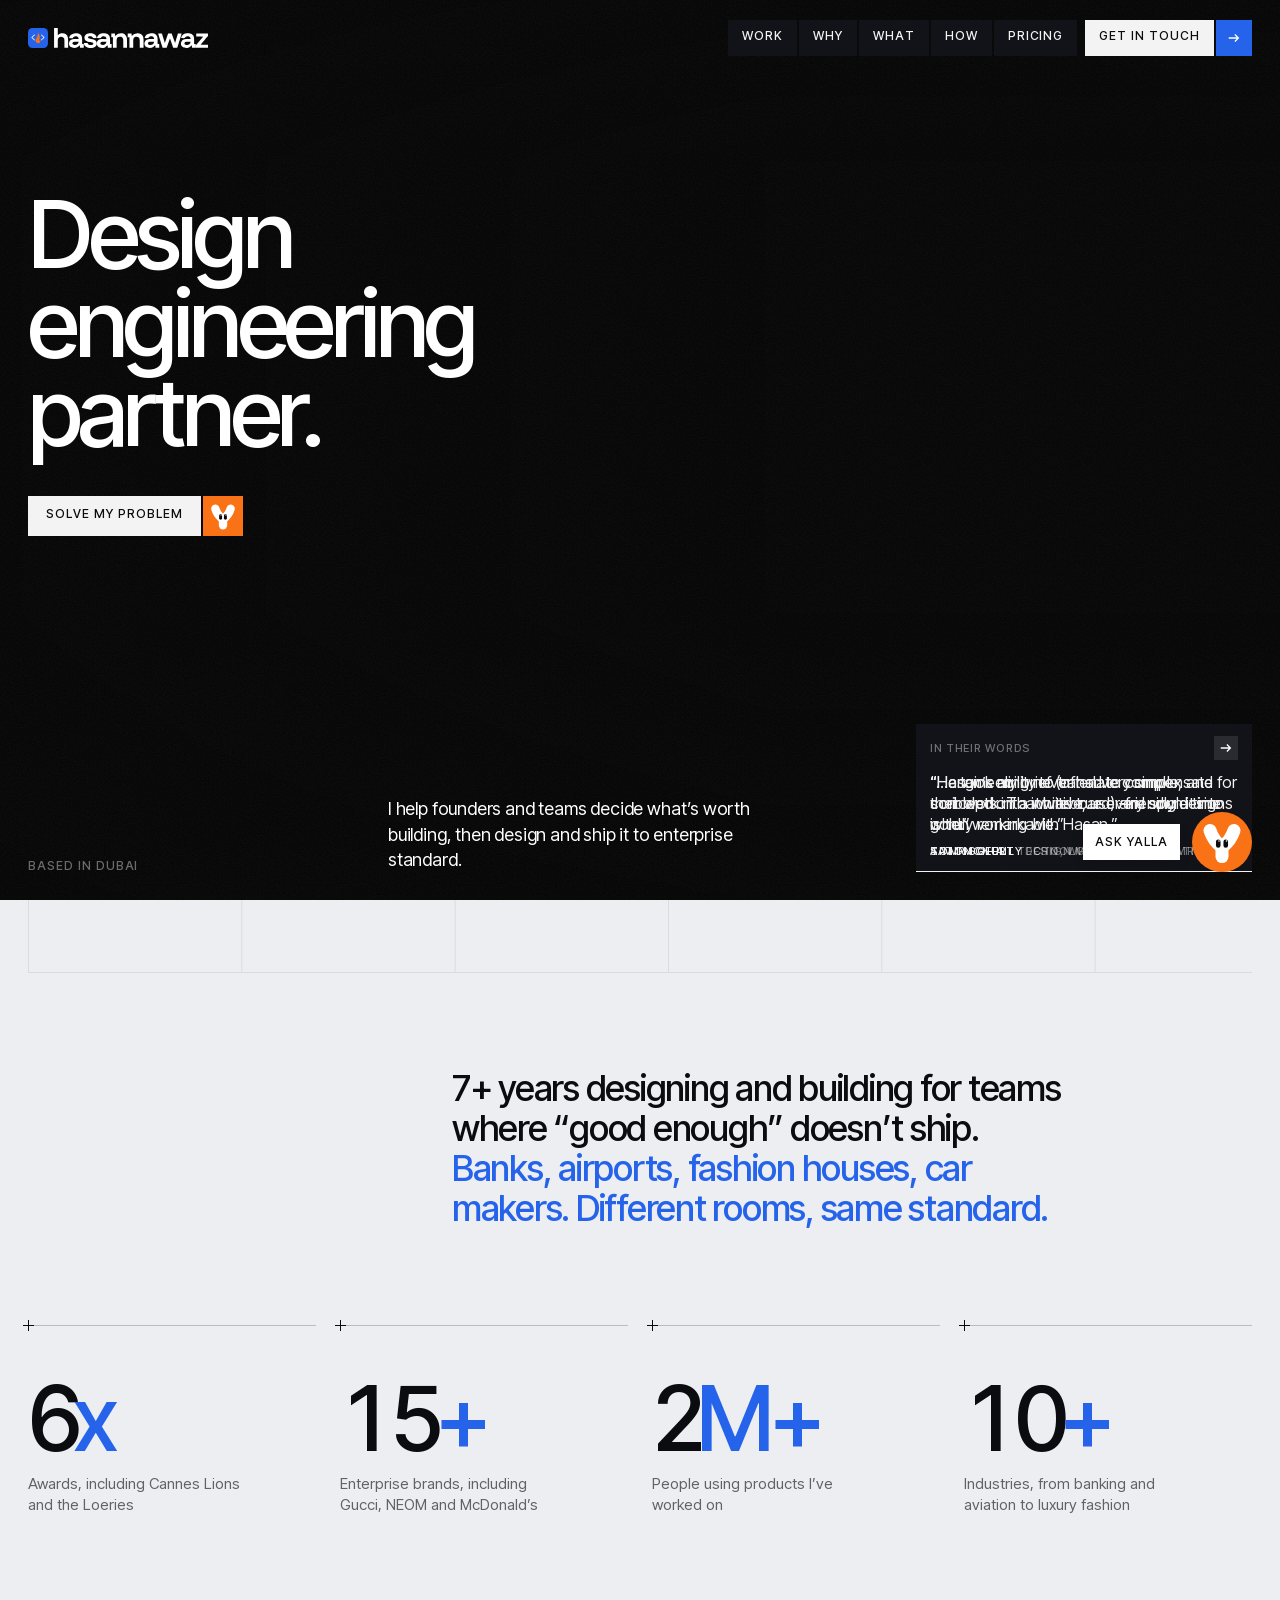
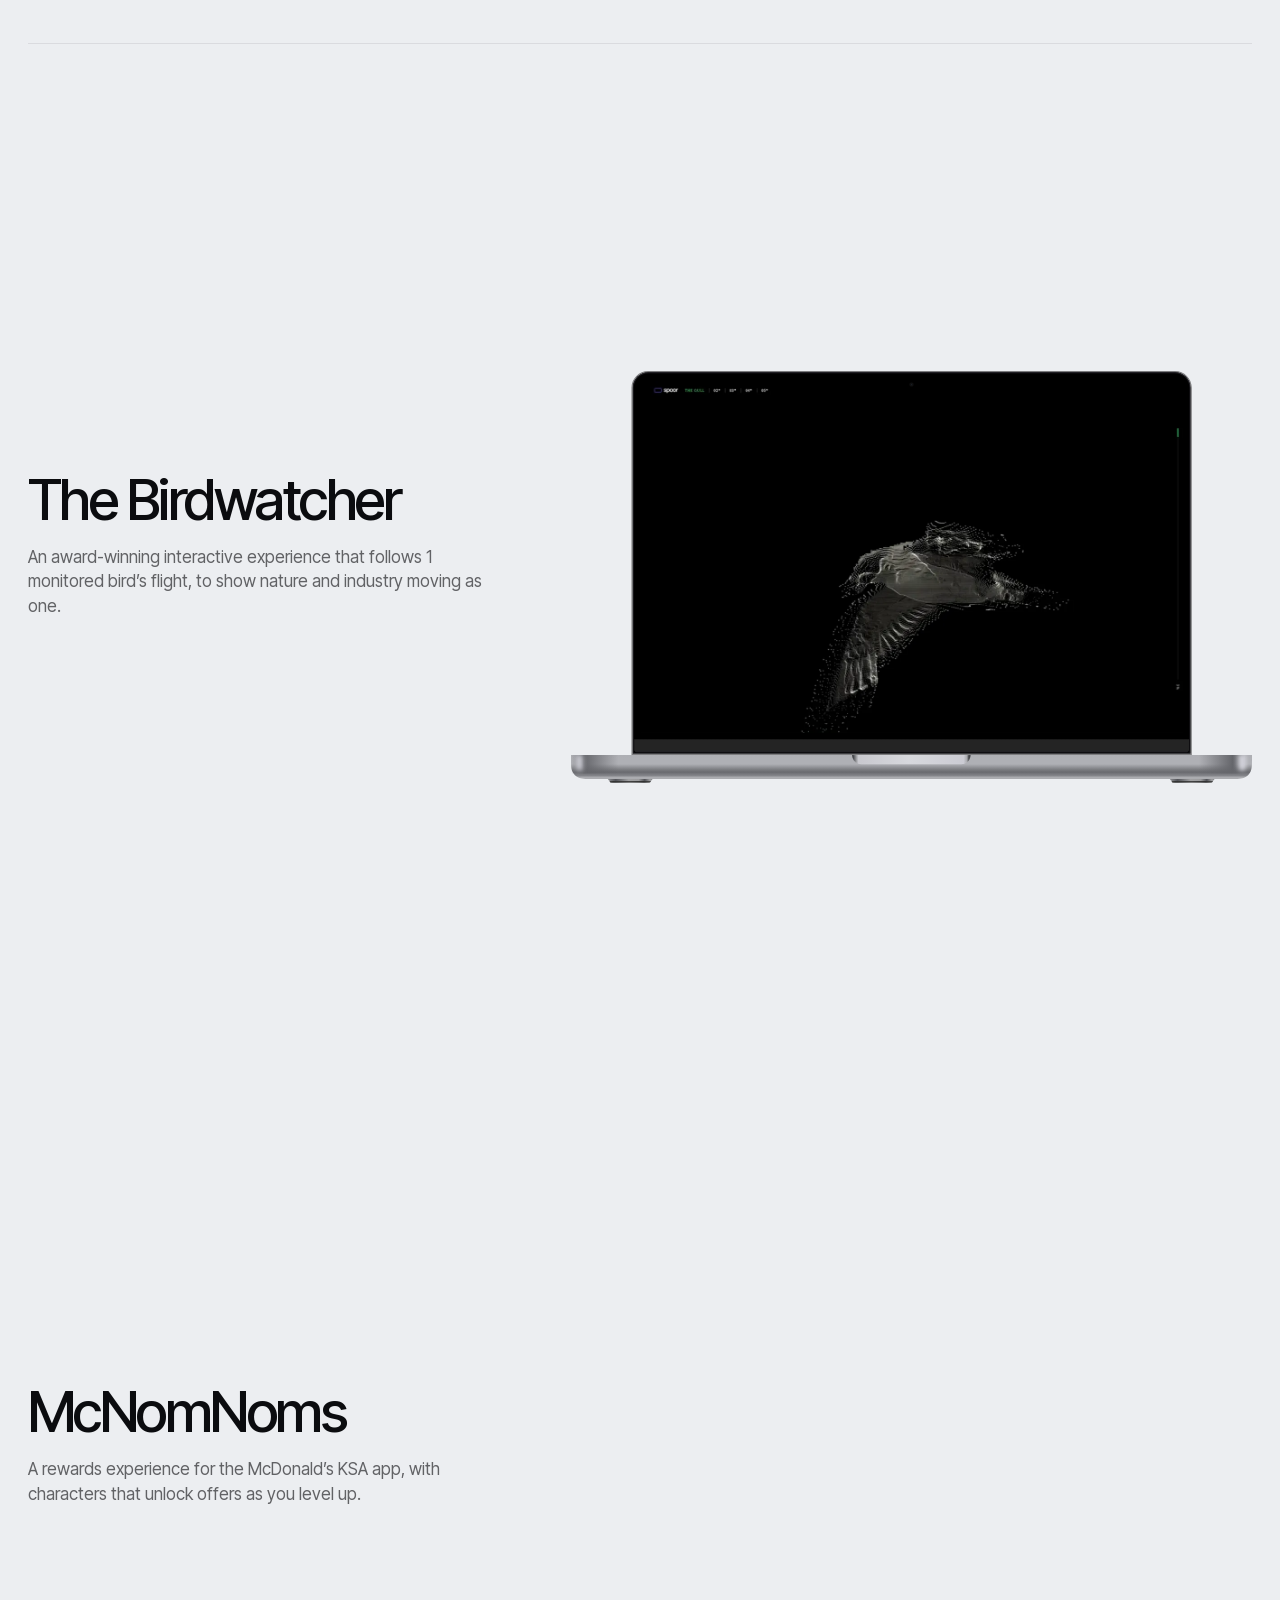
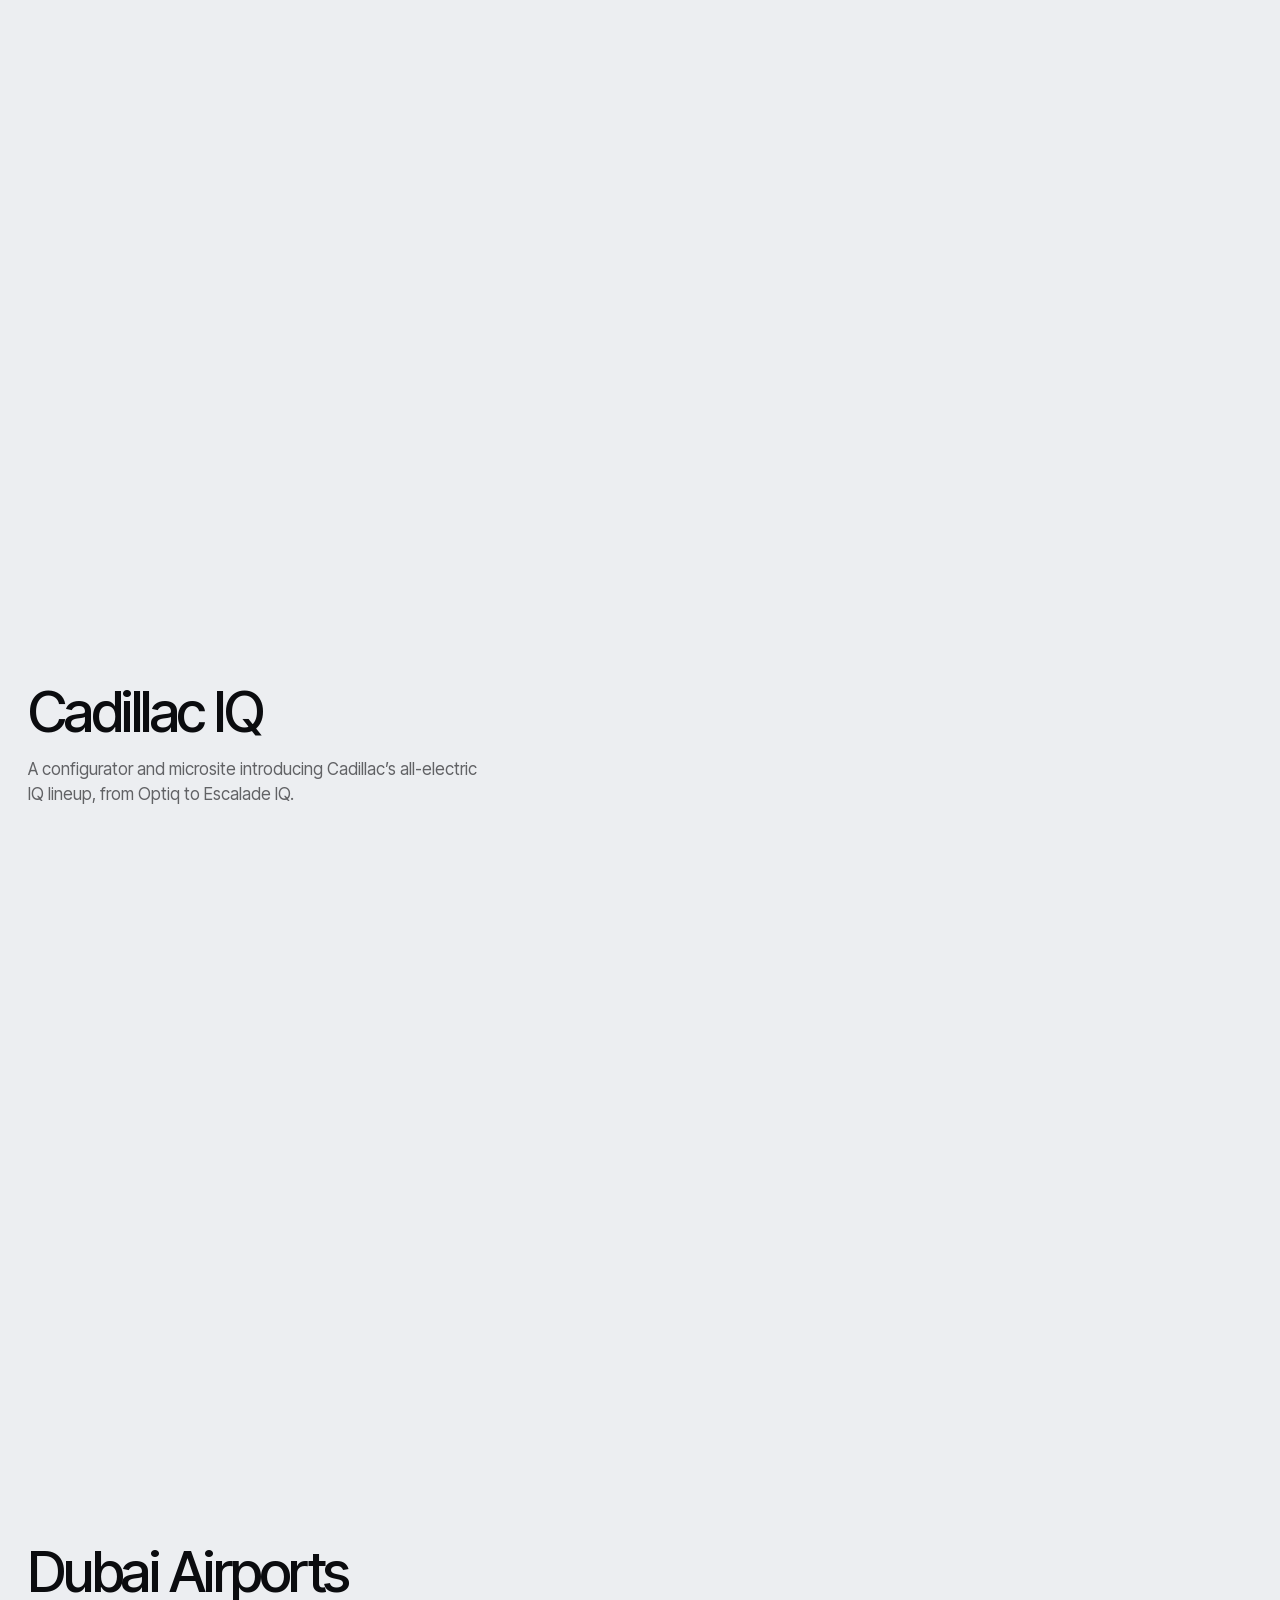
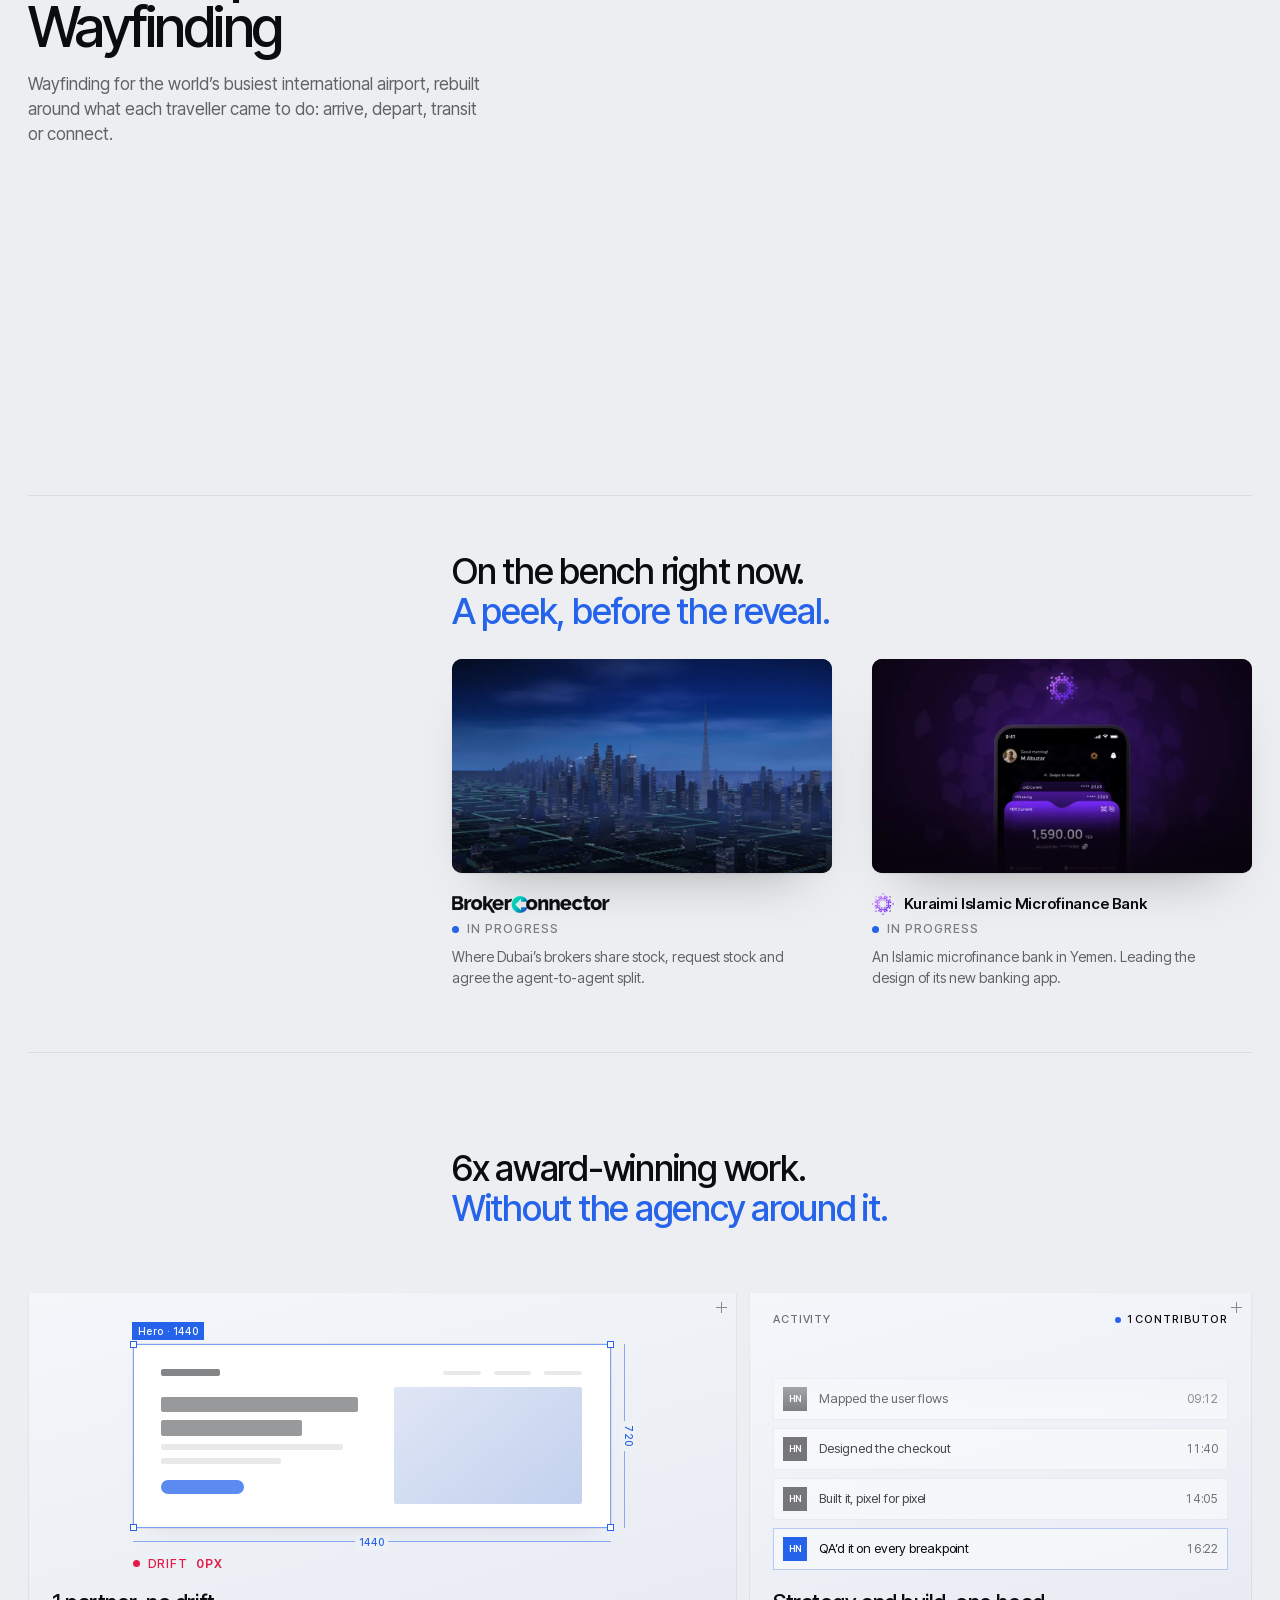
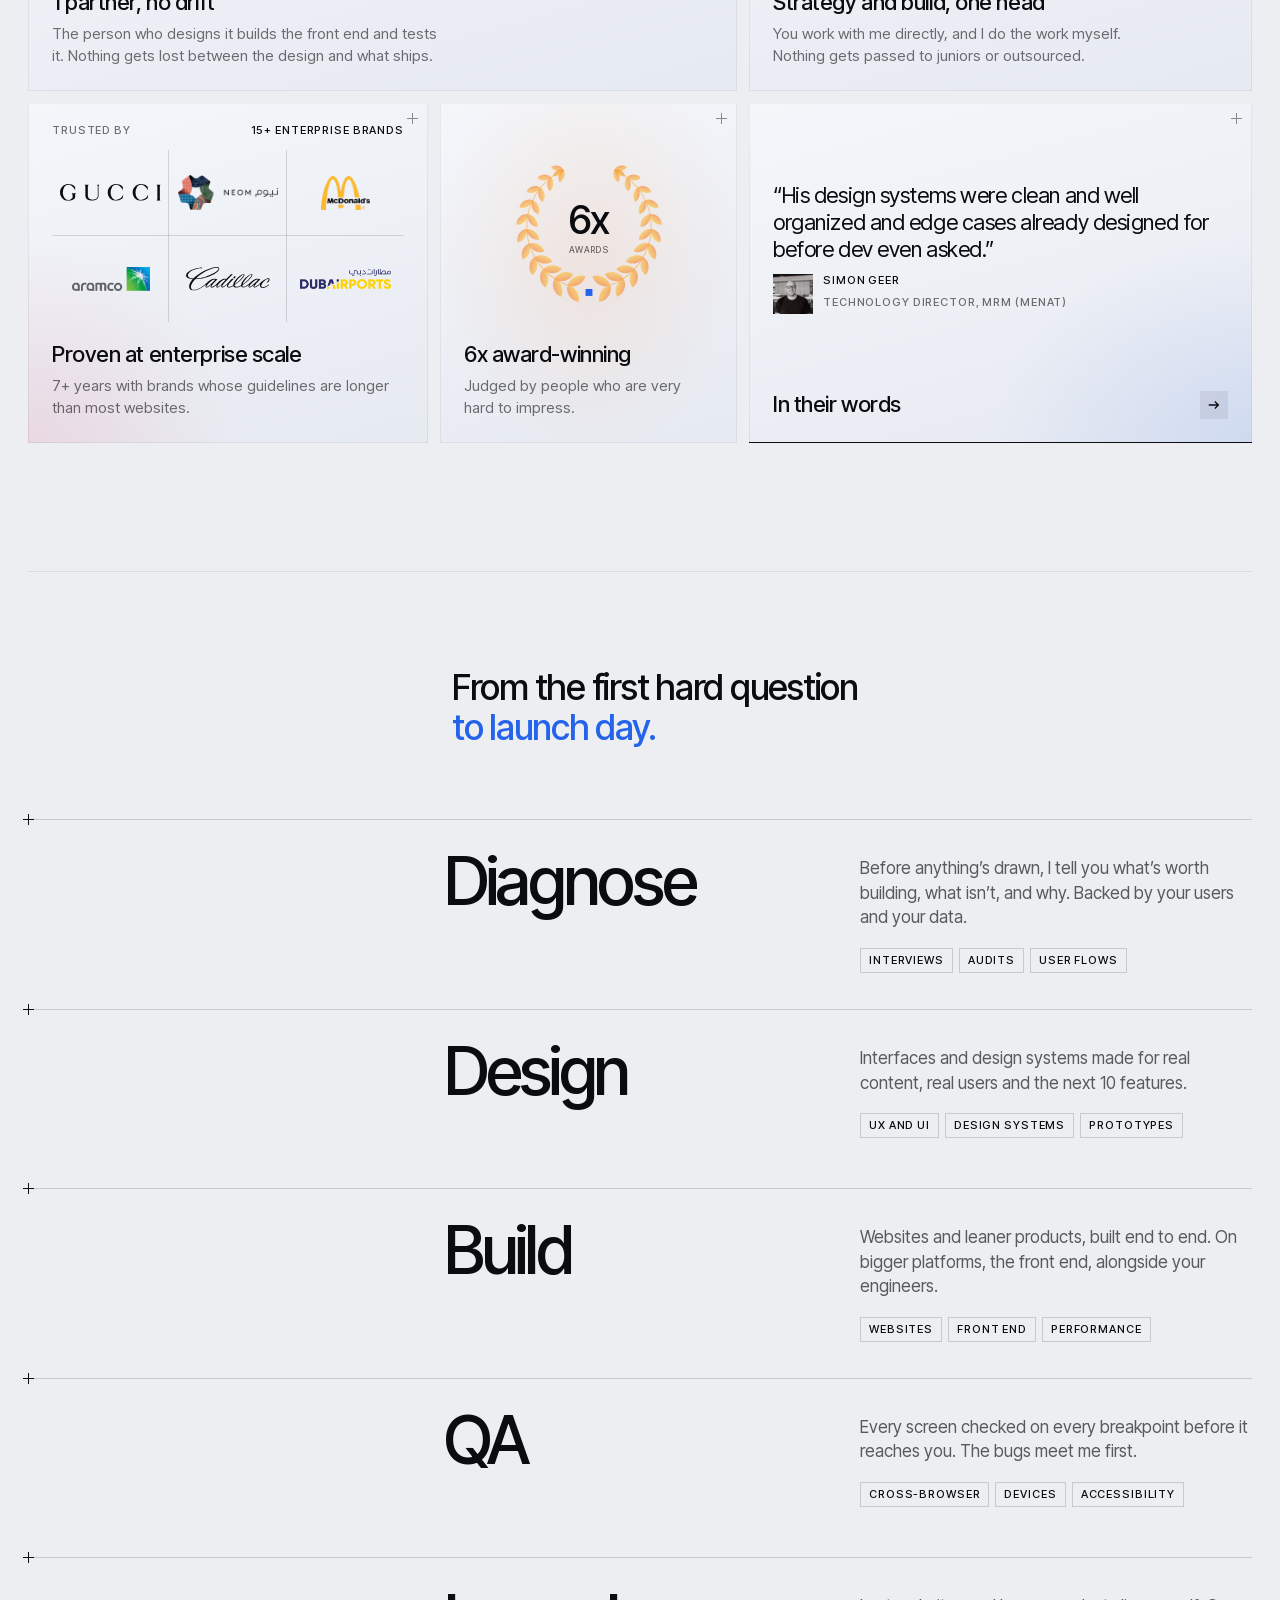
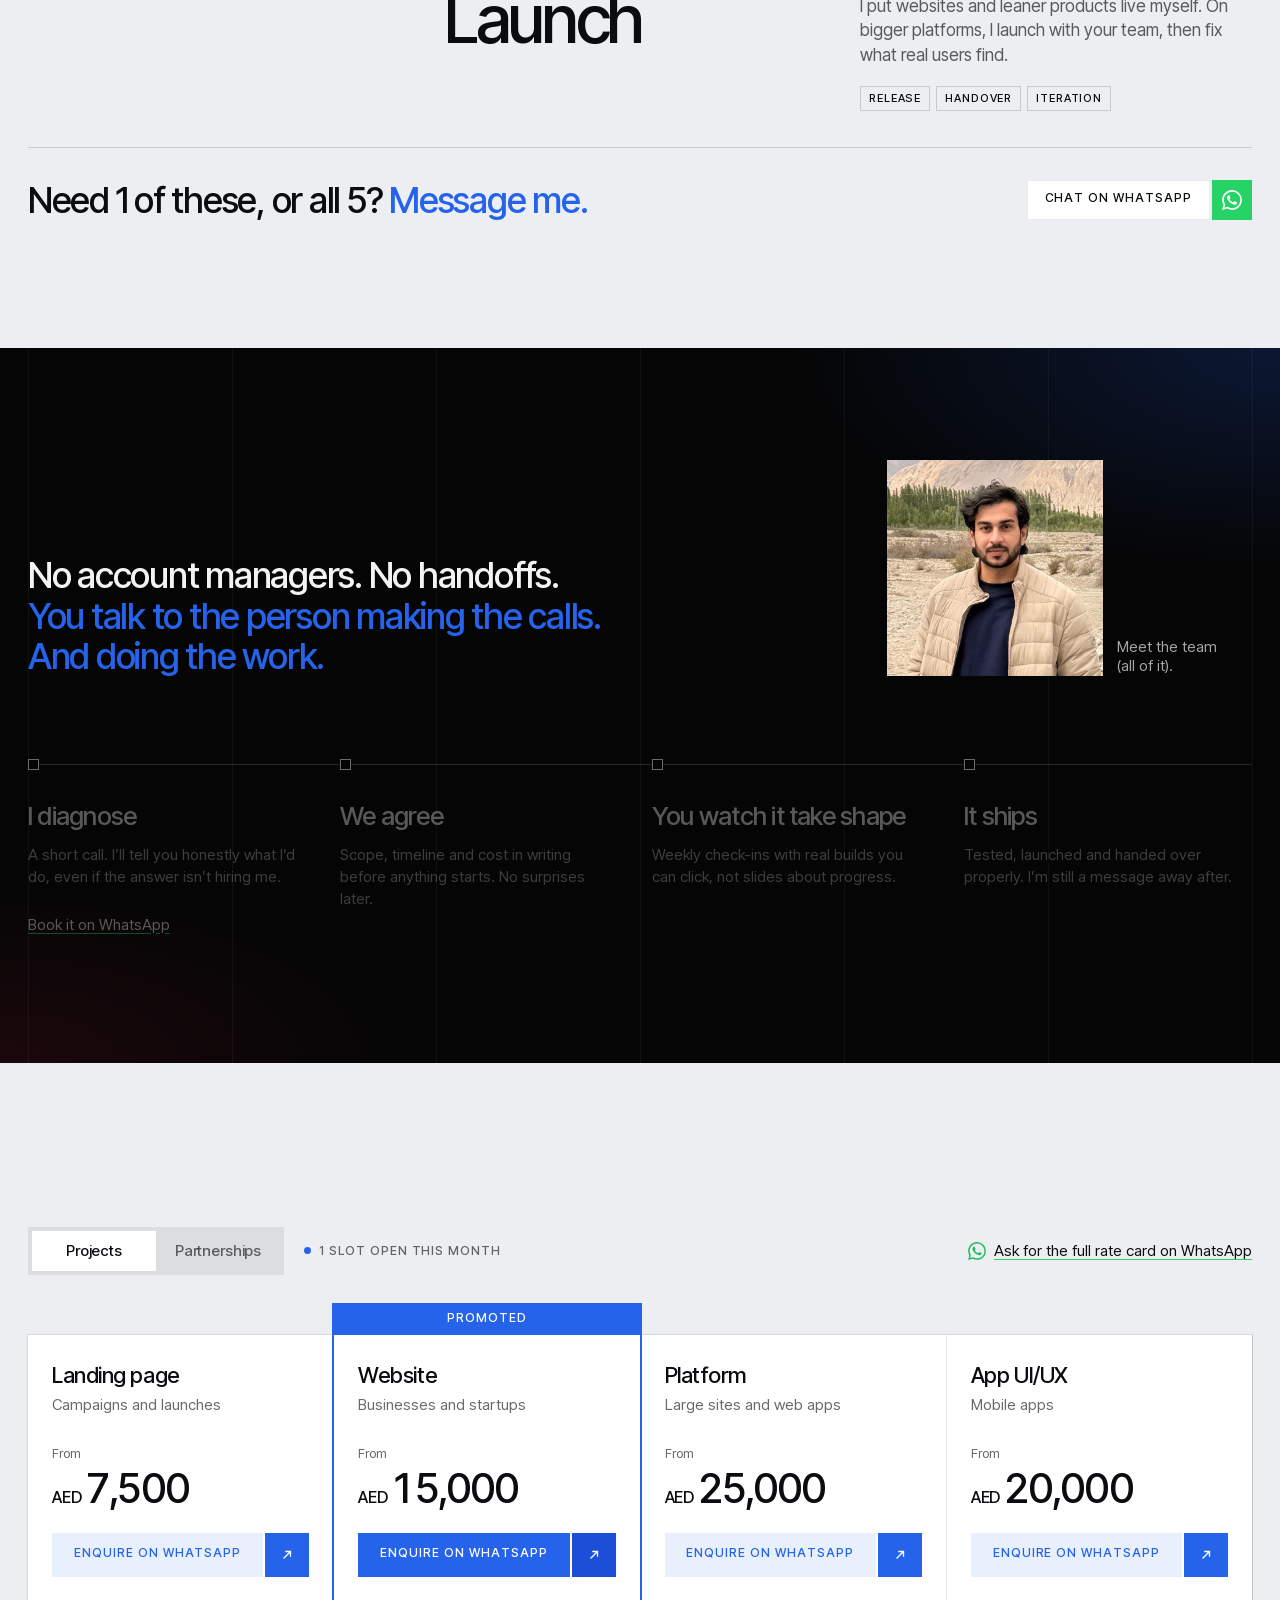
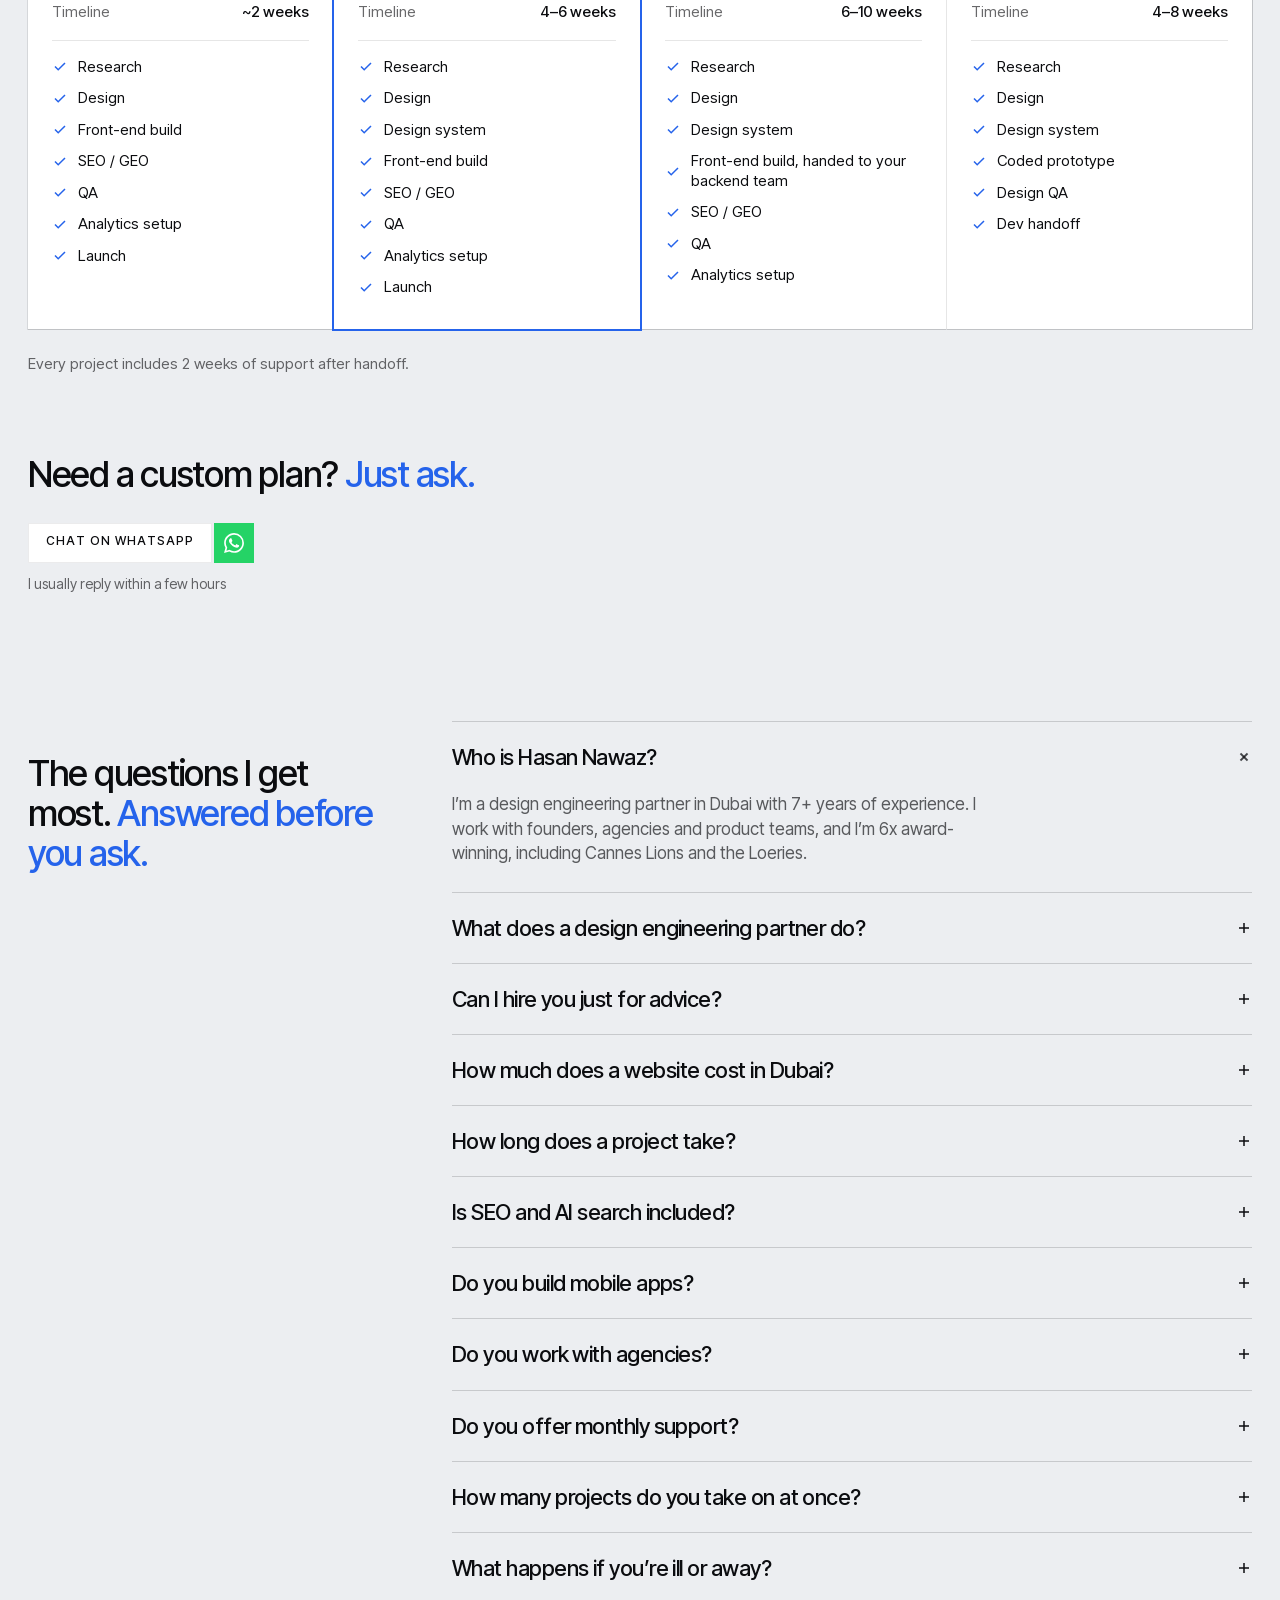
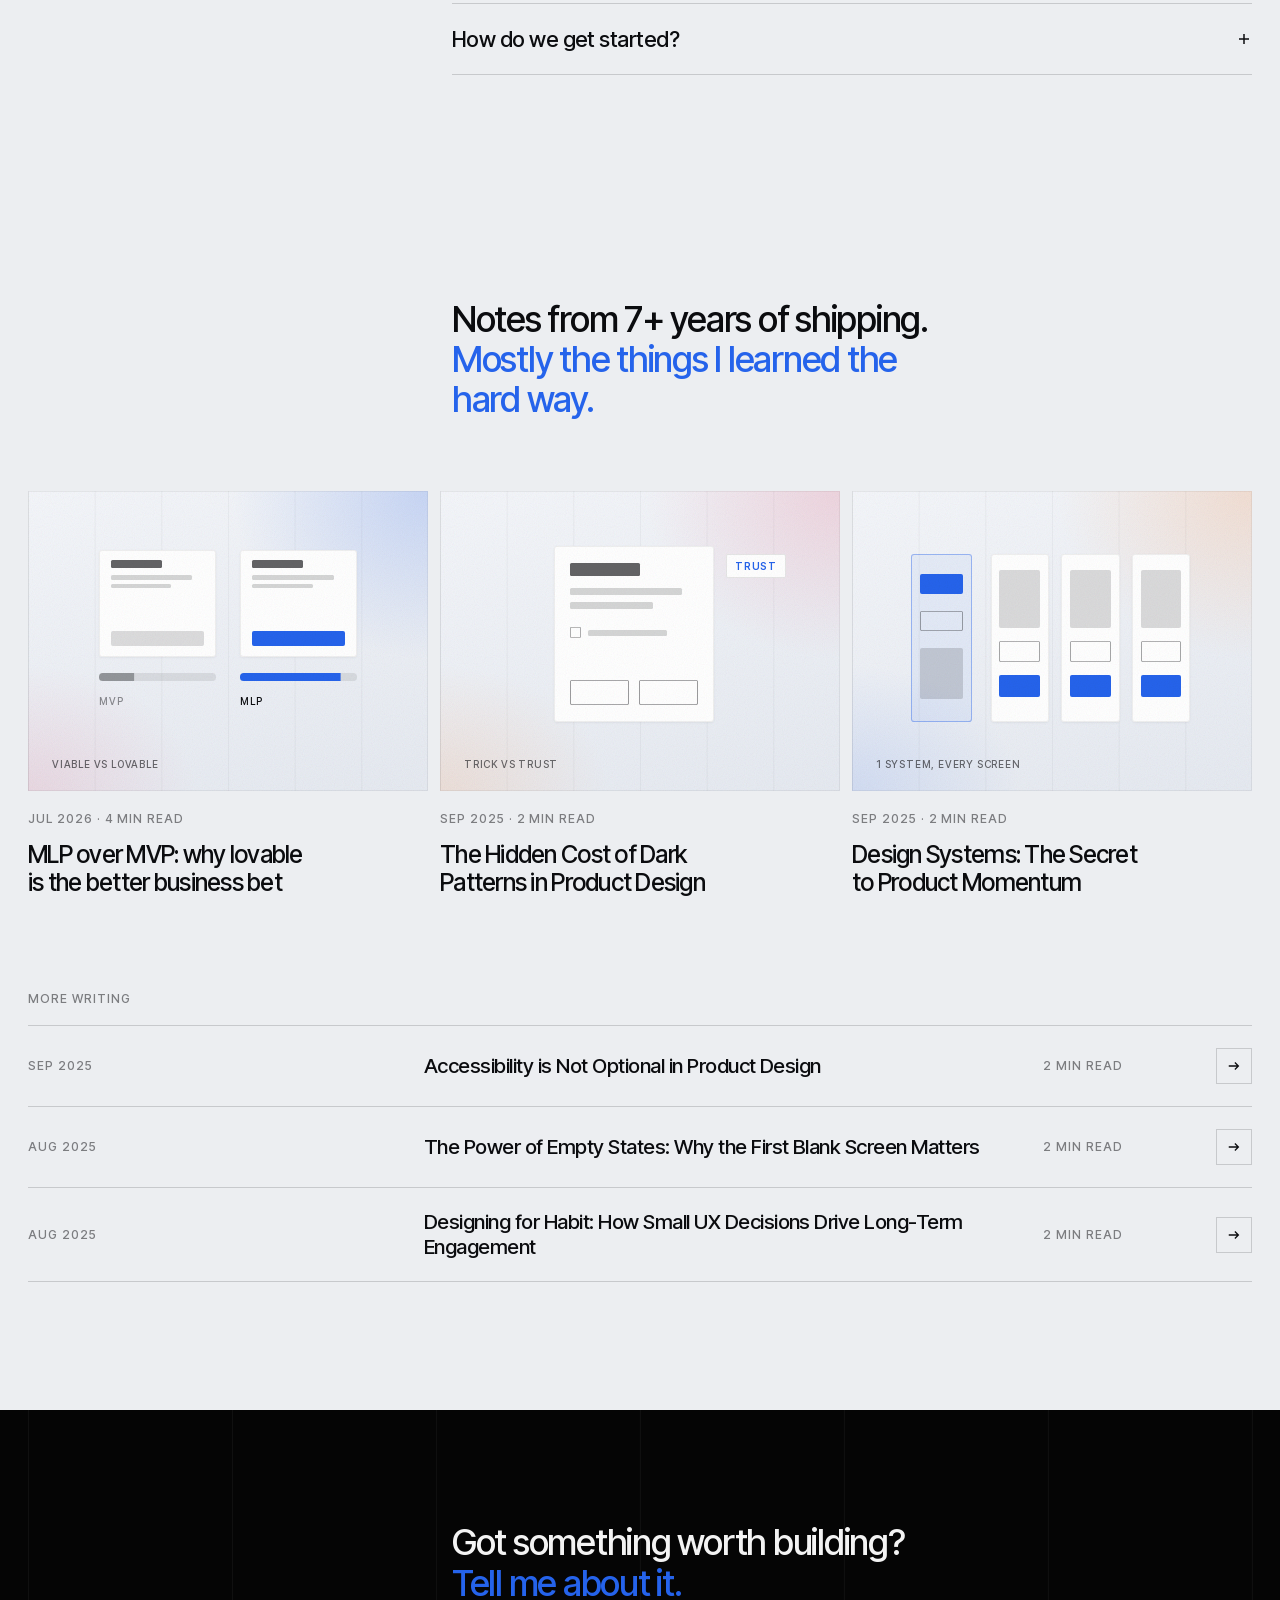
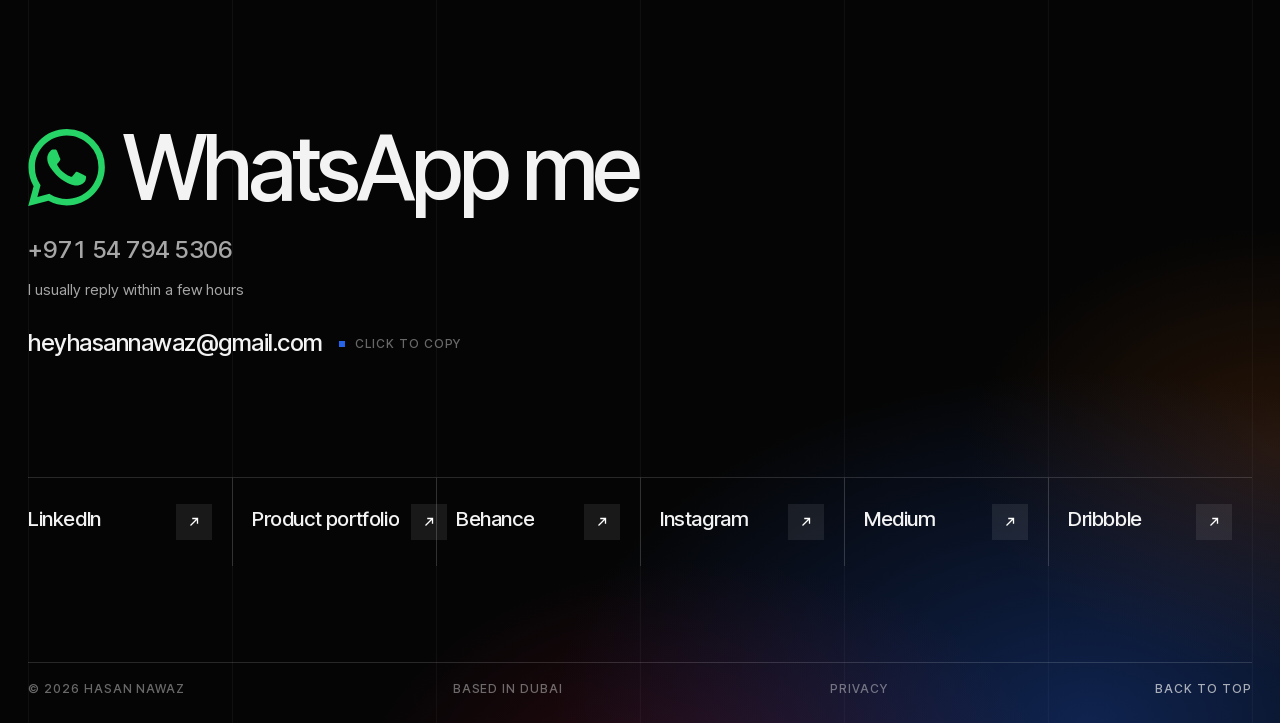
==== index.html @ b43bef83 "Expert tone; Consultant plan; pricing fixes - Copy reads as the expert you come to for advice, then " ====
<!doctype html>
<html lang="en">
<head>
  <meta charset="utf-8">
  <meta name="viewport" content="width=device-width, initial-scale=1, viewport-fit=cover">
  <title>Hasan Nawaz | Design Engineering Partner in Dubai</title>
  <meta name="description" content="Hasan Nawaz is a design engineering partner in Dubai. I design and build websites, web apps and mobile products for founders, agencies and product teams.">
  <meta name="author" content="Hasan Nawaz">
  <meta name="robots" content="index, follow, max-image-preview:large, max-snippet:-1">
  <meta name="theme-color" content="#050505">
  <link rel="canonical" href="https://hasannawaz.com/">
  <meta property="og:url" content="https://hasannawaz.com/">
  <meta property="og:type" content="website">
  <meta property="og:locale" content="en_AE">
  <meta property="og:site_name" content="Hasan Nawaz">
  <meta property="og:title" content="Hasan Nawaz | Design Engineering Partner in Dubai">
  <meta property="og:description" content="Hasan Nawaz is a design engineering partner in Dubai. I design and build websites, web apps and mobile products for founders, agencies and product teams.">
  <meta property="og:image" content="https://hasannawaz.com/assets/og.jpg?v=3">
  <meta property="og:image:alt" content="Hasan Nawaz, design engineering partner.">
  <meta property="og:image:width" content="1200">
  <meta property="og:image:height" content="630">
  <meta name="twitter:card" content="summary_large_image">
  <meta name="twitter:image" content="https://hasannawaz.com/assets/og.jpg?v=3">
  <link rel="icon" href="favicon.ico" sizes="48x48">
  <link rel="icon" href="assets/favicon.svg" type="image/svg+xml">
  <link rel="apple-touch-icon" href="assets/apple-touch-icon.png">

  <!-- Who I am, what I offer and what it costs, in the form search engines and AI assistants read -->
  <script type="application/ld+json">
  {
   "@context": "https://schema.org",
   "@graph": [
    {
     "@type": "WebSite",
     "@id": "https://hasannawaz.com/#website",
     "url": "https://hasannawaz.com/",
     "name": "Hasan Nawaz",
     "description": "Hasan Nawaz is a design engineering partner in Dubai. I design and build websites, web apps and mobile products for founders, agencies and product teams.",
     "inLanguage": "en",
     "publisher": {
      "@id": "https://hasannawaz.com/#hasan"
     }
    },
    {
     "@type": "Person",
     "@id": "https://hasannawaz.com/#hasan",
     "name": "Hasan Nawaz",
     "url": "https://hasannawaz.com/",
     "image": "https://hasannawaz.com/assets/og.jpg",
     "jobTitle": "Design Engineering Partner",
     "description": "Design engineer and product designer in Dubai with 7+ years of experience. He designs products, builds the front end and QAs every screen himself.",
     "email": "mailto:heyhasannawaz@gmail.com",
     "telephone": "+971547945306",
     "address": {
      "@type": "PostalAddress",
      "addressLocality": "Dubai",
      "addressCountry": "AE"
     },
     "knowsAbout": [
      "Design engineering",
      "Product design",
      "UX research",
      "UI design",
      "Design systems",
      "Front-end development",
      "Web development",
      "Mobile app design",
      "SEO",
      "Generative engine optimization",
      "Quality assurance"
     ],
     "award": [
      "Cannes Lions 2026: 1 silver, 2 bronze and 5 shortlists for The Birdwatcher",
      "Loeries: 2 silver, 1 bronze"
     ],
     "sameAs": [
      "https://www.linkedin.com/in/hnk001/",
      "https://www.behance.net/hnk001",
      "https://dribbble.com/HNK001",
      "https://www.instagram.com/hasan.dsign",
      "https://medium.com/@hasannawaz97",
      "https://github.com/hnk1997",
      "https://product.hasannawaz.com/"
     ]
    },
    {
     "@type": "ProfessionalService",
     "@id": "https://hasannawaz.com/#service",
     "name": "Hasan Nawaz, Design Engineering Partner",
     "url": "https://hasannawaz.com/",
     "image": "https://hasannawaz.com/assets/og.jpg",
     "description": "Hasan Nawaz is a design engineering partner in Dubai. I design and build websites, web apps and mobile products for founders, agencies and product teams.",
     "founder": {
      "@id": "https://hasannawaz.com/#hasan"
     },
     "email": "heyhasannawaz@gmail.com",
     "telephone": "+971547945306",
     "currenciesAccepted": "AED",
     "address": {
      "@type": "PostalAddress",
      "addressLocality": "Dubai",
      "addressCountry": "AE"
     },
     "areaServed": [
      {
       "@type": "City",
       "name": "Dubai"
      },
      {
       "@type": "Country",
       "name": "United Arab Emirates"
      },
      {
       "@type": "Place",
       "name": "Middle East"
      }
     ],
     "knowsLanguage": "en",
     "hasOfferCatalog": {
      "@type": "OfferCatalog",
      "name": "Pricing",
      "itemListElement": [
       {
        "@type": "Offer",
        "name": "Landing page",
        "description": "For campaigns and launches. About 2 weeks.",
        "url": "https://hasannawaz.com/#pricing",
        "itemOffered": {
         "@type": "Service",
         "name": "Landing page"
        },
        "priceSpecification": {
         "@type": "PriceSpecification",
         "minPrice": 7500,
         "priceCurrency": "AED"
        }
       },
       {
        "@type": "Offer",
        "name": "Website",
        "description": "For businesses and startups. 4 to 6 weeks.",
        "url": "https://hasannawaz.com/#pricing",
        "itemOffered": {
         "@type": "Service",
         "name": "Website"
        },
        "priceSpecification": {
         "@type": "PriceSpecification",
         "minPrice": 15000,
         "priceCurrency": "AED"
        }
       },
       {
        "@type": "Offer",
        "name": "Platform",
        "description": "For large sites and web apps. 6 to 10 weeks.",
        "url": "https://hasannawaz.com/#pricing",
        "itemOffered": {
         "@type": "Service",
         "name": "Platform"
        },
        "priceSpecification": {
         "@type": "PriceSpecification",
         "minPrice": 25000,
         "priceCurrency": "AED"
        }
       },
       {
        "@type": "Offer",
        "name": "App UI/UX",
        "description": "For mobile apps. 4 to 8 weeks.",
        "url": "https://hasannawaz.com/#pricing",
        "itemOffered": {
         "@type": "Service",
         "name": "App UI/UX"
        },
        "priceSpecification": {
         "@type": "PriceSpecification",
         "minPrice": 20000,
         "priceCurrency": "AED"
        }
       },
       {
        "@type": "Offer",
        "name": "Maintain",
        "description": "Monthly plan for live websites. 16 hours a month.",
        "url": "https://hasannawaz.com/#pricing",
        "itemOffered": {
         "@type": "Service",
         "name": "Maintain"
        },
        "priceSpecification": {
         "@type": "UnitPriceSpecification",
         "price": 3500,
         "priceCurrency": "AED",
         "unitText": "month"
        }
       },
       {
        "@type": "Offer",
        "name": "Consultant",
        "description": "Monthly design and tech advice for founders and teams: product strategy, audits, tech and stack advice, design and build reviews. 25 hours a month.",
        "url": "https://hasannawaz.com/#pricing",
        "itemOffered": {
         "@type": "Service",
         "name": "Consultant"
        },
        "priceSpecification": {
         "@type": "UnitPriceSpecification",
         "price": 7000,
         "priceCurrency": "AED",
         "unitText": "month"
        }
       },
       {
        "@type": "Offer",
        "name": "White-label",
        "description": "Monthly plan for agencies and studios. 80 hours a month. Pricing on enquiry.",
        "url": "https://hasannawaz.com/#pricing",
        "itemOffered": {
         "@type": "Service",
         "name": "White-label"
        }
       },
       {
        "@type": "Offer",
        "name": "Sprint",
        "description": "Monthly plan for big launches. 160 hours a month. Pricing on enquiry.",
        "url": "https://hasannawaz.com/#pricing",
        "itemOffered": {
         "@type": "Service",
         "name": "Sprint"
        }
       }
      ]
     }
    },
    {
     "@type": "FAQPage",
     "@id": "https://hasannawaz.com/#faq",
     "mainEntity": [
      {
       "@type": "Question",
       "name": "Who is Hasan Nawaz?",
       "acceptedAnswer": {
        "@type": "Answer",
        "text": "I’m a design engineering partner in Dubai with 7+ years of experience. I work with founders, agencies and product teams, and I’m 6x award-winning, including Cannes Lions and the Loeries."
       }
      },
      {
       "@type": "Question",
       "name": "What does a design engineering partner do?",
       "acceptedAnswer": {
        "@type": "Answer",
        "text": "I help you make the right product and tech decisions, then design, build, QA and launch what we decide, all as 1 person. You talk to whoever is making the calls and doing the work, and what you approved is what ships."
       }
      },
      {
       "@type": "Question",
       "name": "Can I hire you just for advice?",
       "acceptedAnswer": {
        "@type": "Answer",
        "text": "Yes. Audits, discovery and advisory are all ways to work with me, one-off or monthly on the Consultant plan. I look at your product, your data or your plans and tell you what I’d do, and you decide who builds it."
       }
      },
      {
       "@type": "Question",
       "name": "How much does a website cost in Dubai?",
       "acceptedAnswer": {
        "@type": "Answer",
        "text": "With me, a website starts from AED 15,000 and a landing page from AED 7,500. App UI/UX starts from AED 20,000 and platforms from AED 25,000. The full rate card is available on request."
       }
      },
      {
       "@type": "Question",
       "name": "How long does a project take?",
       "acceptedAnswer": {
        "@type": "Answer",
        "text": "A landing page takes about 2 weeks, a website 4–6 weeks, a platform 6–10 weeks and app UI/UX 4–8 weeks."
       }
      },
      {
       "@type": "Question",
       "name": "Is SEO and AI search included?",
       "acceptedAnswer": {
        "@type": "Answer",
        "text": "Yes. SEO and GEO are part of every landing page, website and platform, so you can be found on search engines and AI assistants."
       }
      },
      {
       "@type": "Question",
       "name": "Do you build mobile apps?",
       "acceptedAnswer": {
        "@type": "Answer",
        "text": "I design them and make a coded prototype, then hand over to your developers. I build the front end of websites and web platforms myself."
       }
      },
      {
       "@type": "Question",
       "name": "Do you work with agencies?",
       "acceptedAnswer": {
        "@type": "Answer",
        "text": "Yes. White-label is built for agencies. I join your team under your name, and your client sees your logo, not mine."
       }
      },
      {
       "@type": "Question",
       "name": "Do you offer monthly support?",
       "acceptedAnswer": {
        "@type": "Answer",
        "text": "Yes. Maintain starts at AED 3,500 a month for live websites, and there are plans for design and tech advice, agencies and big launches too. Paid monthly in advance. Cancel anytime."
       }
      },
      {
       "@type": "Question",
       "name": "How many projects do you take on at once?",
       "acceptedAnswer": {
        "@type": "Answer",
        "text": "2 at a time, so yours gets my full attention. If I’m full, I’ll tell you when I can start."
       }
      },
      {
       "@type": "Question",
       "name": "What happens if you’re ill or away?",
       "acceptedAnswer": {
        "@type": "Answer",
        "text": "You’ll hear from me straight away, and we’ll agree a new date together. You see real builds every week, so you always know where the work stands."
       }
      },
      {
       "@type": "Question",
       "name": "How do we get started?",
       "acceptedAnswer": {
        "@type": "Answer",
        "text": "Message me on WhatsApp. We have a short call about the problem, then agree scope, timeline and cost in writing before anything starts."
       }
      }
     ]
    }
   ]
  }
  </script>

  <script>
    // Everyone gets the live 3D. Only a browser without WebGL can't run it (the glow stays on its own).
    // Modest hardware or data saver starts on a lighter budget (.perf-low): lower render
    // resolution and fewer page effects, same scene and motion. main.js tightens it
    // further at runtime if frames still drop.
    (function () {
      var root = document.documentElement, n = navigator, c = n.connection || {};
      // First visit: the hero opens as a blueprint and fills in as its files arrive (main.js).
      // Return visits have everything cached, so they skip it.
      // ?blueprint shows it every time (for testing); ?blueprint=slow also plays it at its full 2.5s.
      var seen = false;
      try { seen = !!localStorage.getItem('hn-seen'); } catch (e) { /* storage blocked: show it */ }
      if (/[?&]blueprint\b/.test(location.search)
        || (!seen && !location.hash && !matchMedia('(prefers-reduced-motion: reduce)').matches)) root.classList.add('bp');
      if (!window.WebGLRenderingContext) { root.classList.add('three-off'); return; }
      root.classList.add('full');
      if (c.saveData || /2g/.test(c.effectiveType || '')
        || (n.deviceMemory && n.deviceMemory < 4)
        || (n.hardwareConcurrency && n.hardwareConcurrency < 4)) root.classList.add('perf-low');
      // The 3D library is served from this site (assets/vendor). Opened straight from disk
      // (file://) browsers refuse local module files, so it comes from the CDN instead.
      var three = location.protocol === 'file:'
        ? { core: 'https://cdn.jsdelivr.net/npm/three@0.160.0/build/three.module.min.js', addons: 'https://cdn.jsdelivr.net/npm/three@0.160.0/examples/jsm/' }
        : { core: './assets/vendor/three-0.160.0/three.module.min.js', addons: './assets/vendor/three-0.160.0/addons/' };
      var map = document.createElement('script');
      map.type = 'importmap';
      map.textContent = JSON.stringify({ imports: { three: three.core, 'three/addons/': three.addons } });
      document.currentScript.after(map);
      // Start downloading it now, alongside the page, rather than after it
      [three.core, three.addons + 'environments/RoomEnvironment.js', three.addons + 'geometries/RoundedBoxGeometry.js']
        .forEach(function (href) {
          var l = document.createElement('link');
          l.rel = 'modulepreload';
          l.crossOrigin = 'anonymous';
          l.href = href;
          document.head.appendChild(l);
        });
    })();
  </script>

  <link rel="stylesheet" href="styles.css">

  <!-- Inter Tight is served from this site (assets/fonts, @font-face in styles.css).
       Preloading the Latin file means text usually renders in it on the first paint. -->
  <link rel="preload" href="assets/fonts/inter-tight-v9-latin.woff2" as="font" type="font/woff2" crossorigin>
</head>
<body>

  <header class="nav" data-nav>
    <a class="logo intro" style="--d:.1s" href="#top" aria-label="Hasan Nawaz, back to top">
      <!-- Primary lockup: the mark (keeps its colours) + assets/logo.svg inlined so the letters follow the nav colour -->
      <svg class="logo-mark" aria-hidden="true" focusable="false" viewBox="0 0 89 89"><rect width="88.8989" height="88.8989" rx="20" fill="#2563EB"/><path d="M43.4643 21C44.4265 21.4684 46.7513 24.7281 47.4126 25.707C51.6066 31.9151 53.1683 39.4463 51.4425 46.7637C51.0049 48.6191 48.0731 56.4833 49.6516 57.8234L49.9179 57.7685C50.9536 56.9243 52.2333 53.517 52.3788 52.0742C52.4289 51.577 52.5545 50.1632 52.7321 49.8426L52.8793 49.8483C53.7934 51.23 54.9022 54.4875 55.0895 56.1744C55.4531 59.4474 55.0062 61.7776 53.0297 64.3775C51.4194 66.1621 48.9499 67.4614 46.5243 67.771C43.0776 68.2109 39.9053 66.4998 37.2759 64.4209C32.6242 60.7158 33.3121 53.397 35.6832 48.6239C37.8604 44.2412 40.6547 41.1829 42.171 36.3794C43.895 30.9178 43.9897 26.5763 43.4643 21Z" fill="#F97316"/><path d="M28.7522 28.5156C30.762 28.3118 31.6346 30.3528 30.2178 31.8491C28.8573 33.2861 27.4086 34.5387 25.9572 35.881C23.8087 37.8681 21.8025 40.1141 19.4879 41.905C22.9044 44.784 25.9347 48.1846 29.3478 51.0424C31.45 52.8025 31.7357 55.3491 28.6623 55.3389C27.2529 54.6393 24.3879 51.5239 22.973 50.1946C20.4725 47.8427 17.0883 45.1069 15.0817 42.3993C14.1472 41.1382 21.5131 34.9851 22.58 33.9933C24.3208 32.3754 26.7758 29.5313 28.7522 28.5156Z" fill="#F7F6F5"/><path d="M59.0312 28.5046C60.6052 28.4657 63.9848 32.5021 65.3123 33.6672C67.7548 35.8108 70.2375 38.1232 72.4707 40.4826C72.7989 40.8294 73.3325 41.5824 73.2931 42.0869C72.3874 44.2068 66.967 48.4799 65.1016 50.3897C63.9898 51.528 61.22 54.301 60.0131 55.068C58.4784 55.8248 57.1362 54.5332 57.3024 53.3842C57.5058 51.9774 61.0928 49.0745 62.1068 48.1409C64.2957 46.1255 66.4581 43.658 68.7691 41.9381C65.1675 38.992 62.0085 35.37 58.4481 32.3257C56.7364 30.8622 56.7731 29.289 59.0312 28.5046Z" fill="#F7F6F5"/></svg><svg class="wordmark" aria-hidden="true" focusable="false" viewBox="5 7.5 490 63.5"><mask id="logo-cut" maskUnits="userSpaceOnUse" x="0" y="0" width="525" height="84"><path fill="#fff" d="M367.432 25.1884L378.593 25.1379C381.422 32.4296 383.772 40.0099 386.579 47.3219C387.55 49.8492 388.776 52.6045 389.421 55.2073C390.617 51.7477 391.67 47.7548 392.734 44.2069L398.424 25.196C402.363 25.1247 406.302 25.1393 410.238 25.2397C409.747 28.2518 408.03 33.1226 407.045 36.1539L396.424 69.9009L383.383 69.9075C380.53 60.4303 375.933 50.8133 373.316 40.9822C371.774 43.8247 370.317 48.5071 369.174 51.712L362.672 69.8996L349.799 69.9525C346.932 62.1941 344.277 52.5417 341.663 44.5583C339.858 39.0549 336.988 30.6584 335.727 25.2624C338.755 25.0136 344.37 25.1494 347.591 25.1371C348.718 28.294 349.56 31.8255 350.666 34.9857C352.986 41.6178 354.939 48.174 356.912 54.9101C358.445 51.1938 359.721 47.1175 361.068 43.3002C363.226 37.2765 365.35 31.2392 367.432 25.1884Z"/><path fill="#fff" d="M141.475 39.4926C144.699 25.3222 157.449 22.9065 169.838 25.1578C173.583 25.8385 178.852 28.802 180.608 32.1913C184.258 39.2372 182.827 50.3811 182.996 58.2333L187.89 58.3553C188.107 62.143 188.04 66.0956 188.035 69.9003L175.763 69.9041C175.773 67.8775 175.866 65.0835 175.563 63.1595C173.747 62.1905 169.245 68.0838 166.916 69.0163C161.252 71.2852 153.465 71.6293 148.036 68.7417C144.591 66.8951 142.006 63.7713 140.837 60.0407C140.779 59.8519 140.729 59.661 140.686 59.4684C140.794 58.7512 140.683 55.3452 140.605 54.5729C145.408 39.4164 159.33 43.5237 171.49 42.7061C171.147 40.1634 170.806 37.0924 168.436 35.6709C162.376 32.0363 156.456 33.8429 153.255 39.6378C149.877 39.6476 144.749 39.7994 141.475 39.4926Z"/><path fill="#fff" d="M408.683 39.4042C410.851 28.0241 419.31 24.4801 429.926 24.4398C437.577 24.0954 447.597 27.4842 449.125 36.0925C450.28 42.593 449.789 51.4271 449.765 58.2392L454.795 58.3311C454.946 59.5182 454.944 60.8557 454.971 62.0642L455.522 62.1182L455.531 69.853L454.974 69.949C451.781 69.7334 446.284 69.9046 442.92 69.906C442.948 68.1979 443.085 64.8168 442.827 63.2892L442.621 63.1693C442.076 62.8505 440.896 63.2867 440.517 63.76C428.105 79.1905 396.97 67.9054 411.789 47.2838C415.977 41.4566 431.808 42.9 438.918 42.7965C438.732 41.675 438.509 40.1159 438.15 39.0552C435.909 32.4609 425.825 32.5441 421.744 37.1729C421.187 37.8069 420.665 38.8791 420.284 39.6418C416.844 39.6769 412.03 39.7609 408.683 39.4042Z"/><path fill="#fff" d="M69.8426 24.6658C70.9549 24.5506 72.0722 24.4883 73.1903 24.479C78.9473 24.3761 85.302 25.0046 89.6595 29.2217C94.7238 34.1227 94.3192 41.2473 94.3162 47.7206C94.2934 51.2243 94.3121 54.7283 94.3724 58.2318L99.2552 58.294C99.6642 61.2707 99.5079 66.7432 99.4963 69.8848L87.3769 69.9005C87.3939 68.7227 87.5986 63.8428 87.0551 63.0801C84.7067 62.9876 82.3682 66.6815 80.0857 68.0077C72.9977 72.1252 63.9264 71.8675 57.0118 67.2637C56.9156 67.1789 56.8209 67.0925 56.7277 67.0044C51.1693 61.7325 50.9685 52.7162 56.1505 47.3033C61.9421 41.2536 75.2945 42.8997 83.1536 42.8034C83.0864 41.7392 83.0173 40.5027 82.7495 39.4774C80.9975 32.7693 70.3925 32.3111 66.3407 36.9391C65.7215 37.6467 65.0717 38.828 64.5999 39.6689C62.6279 39.6807 54.8091 39.9798 53.4995 39.2097C52.6514 37.6302 55.3863 32.8096 56.4001 31.4658C59.7747 26.9934 64.5264 25.4222 69.8426 24.6658Z"/><path fill="#fff" d="M309.535 24.6641C315.924 23.9118 324.76 24.5763 329.511 29.3393C334.55 34.3937 333.982 41.3776 333.955 47.92C333.941 51.3708 333.944 54.8216 333.966 58.2723L338.969 58.3297C339.2 62.2301 339.139 65.9827 339.112 69.8851L327.061 69.8996C327.07 68.1802 327.234 64.7547 326.886 63.2482C324.697 62.1083 322.39 66.631 320.464 67.7372C313.285 71.8618 303.698 72.0475 296.728 67.251C296.621 67.1577 296.517 67.0628 296.415 66.966C290.885 61.7437 290.698 52.649 295.902 47.3085C301.857 41.2001 315.019 42.926 323.026 42.7789C322.56 39.9605 322.19 36.5986 319.348 35.2552C313.551 32.5144 307.237 33.789 304.42 39.6456C300.832 39.6692 296.366 39.7515 292.86 39.4555C294.588 29.9698 300.368 25.9933 309.535 24.6641Z"/><path fill="#fff" d="M5.3821 7.65381C9.3062 7.51005 13.0655 7.55422 16.9887 7.59428L16.9972 21.6926C16.9986 24.1256 16.8877 28.0252 17.2153 30.3207L17.4353 30.4389C21.5651 25.7343 25.3709 24.7544 31.4414 24.5368C39.9544 24.2317 47.0899 28.8027 49.1039 37.3155C50.2505 42.1627 49.9142 47.8766 49.9079 52.9047L49.8761 69.87L38.1196 69.9202L38.107 52.4169C38.1174 48.1685 38.6454 40.5866 35.3556 38.0631C27.3418 31.9163 17.0334 35.0916 17.0537 46.0849C17.0685 54.3184 17.0038 62.0345 16.9958 69.8903L5.20643 69.9103L5.23098 29.6817C5.22799 22.6759 5.0072 14.5277 5.3821 7.65381Z"/><path fill="#fff" d="M267.5 24.6665C276.297 23.4313 286.375 27.6478 288.488 36.9585C289.67 42.167 289.335 47.5561 289.327 52.8656L289.302 69.8879L277.279 69.9047L277.285 54.1679C277.296 49.6669 278.088 40.0819 274.023 37.2729C269.261 33.9826 262.175 34.1669 258.313 38.987C256.07 42.553 256.586 49.7487 256.599 54.0601L256.61 69.8855L244.635 69.9074C244.417 59.1504 244.612 47.7344 244.613 36.925L239.053 36.9022C239.029 33.0053 239.043 29.1082 239.093 25.2113C243.2 25.1482 247.306 25.1446 251.412 25.2006C251.395 26.9916 250.977 31.2018 252.133 32.3132C254.492 32.2059 256.451 28.2629 259.756 26.7916C263.264 25.2305 263.72 25.1356 267.5 24.6665Z"/><path fill="#fff" d="M215.139 24.6725C215.872 24.5921 216.609 24.5518 217.346 24.5521C222.687 24.523 227.618 25.4893 231.576 29.3908C237.868 35.5931 236.83 45.3481 236.816 53.4769L236.819 69.8902L224.974 69.9171C224.837 64.5052 224.954 58.5351 224.986 52.8412C225.041 43.1802 225.647 34.3165 212.713 35.1546C210.049 35.3272 207.575 36.5568 205.871 38.7176C203.258 43.0653 203.814 49.9748 203.831 54.9748L203.853 69.8973L192.156 69.8803C191.871 59.3359 192.145 47.5638 192.157 36.9228L186.955 36.9127L186.969 25.1499C190.909 25.1263 194.849 25.1515 198.788 25.2256C198.806 26.5096 198.508 31.3406 199.192 32.0915C202.128 32.4605 204.248 28.0887 207.073 26.7384C210.187 25.2498 211.815 25.0676 215.139 24.6725Z"/><path fill="#fff" d="M111.564 55.0469C113.487 60.9095 117.687 61.8703 123.508 61.6085C125.781 61.5065 130.284 59.8848 129.806 56.9736C129.258 53.6406 123.786 52.77 121.107 52.3218C116.361 51.4178 110.176 50.6139 106.163 47.6847C103.824 45.99 102.275 43.4163 101.873 40.556C99.2857 23.3583 124.454 20.8507 134.717 28.315C138.733 31.2363 139.809 34.9652 140.437 39.5982C136.805 39.7011 132.811 39.6385 129.155 39.6465C129.116 39.5318 129.074 39.4179 129.03 39.3049C126.772 33.4881 121.94 32.4456 116.114 34.0796C114.566 34.5134 112.133 36.9397 113.2 38.5559C114.931 41.1793 119.649 41.5713 122.502 42.176C130.049 43.5922 136.426 44.0685 140.105 51.9045L140.605 54.5728C140.683 55.3451 140.794 58.7512 140.686 59.4683L140.037 60.718C139.833 62.881 137.649 65.712 135.965 67.0009C130.566 71.1466 123.286 71.0928 116.869 70.6234C109.319 70.0711 99.0973 64.2876 100.181 55.5034C101.188 54.6118 109.537 55.026 111.564 55.0469Z"/><path fill="#fff" d="M456.638 25.1841C467.918 25.1429 482.849 24.7542 493.936 25.2831L493.961 32.8582C491.095 35.1175 482.237 46.7519 479.442 49.9634C477.793 51.8578 471.98 58.7885 470.793 60.5536C478.687 60.504 486.585 60.4988 494.48 60.5383C494.515 63.6524 494.518 66.7671 494.485 69.8813L468.656 69.906C465.235 69.9073 458.783 70.0815 455.53 69.8522L455.522 62.1174C456.874 60.465 458.268 59.0159 459.697 57.4348C465.734 50.7555 471.1 43.5096 476.989 36.703C477.491 36.1219 477.974 35.5452 478.416 34.9172C471.147 34.8267 463.877 34.8091 456.608 34.8643C456.605 31.7196 456.537 28.307 456.638 25.1841Z"/><path fill="#000" d="M164.138 51.3164C166.573 51.3537 169.009 51.3526 171.444 51.3123C170.228 58.3184 166.771 60.7834 159.813 61.5472C157.313 61.4125 155.654 61.2213 153.729 59.4811C151.892 57.8207 151.469 55.4926 153.326 53.6506C156.022 50.9765 160.625 51.3641 164.138 51.3164Z"/><path fill="#000" d="M431.605 51.3165C434.013 51.3505 436.422 51.3242 438.83 51.2375C437.522 58.4263 433.925 60.831 426.84 61.563C424.467 61.3646 422.736 61.2776 420.915 59.5797C419.225 58.0027 418.243 55.5217 420.127 53.6606C422.909 50.9143 427.976 51.3785 431.605 51.3165Z"/><path fill="#000" d="M75.5569 51.3162L83.304 51.3472C81.8598 58.3351 78.5543 60.7316 71.5429 61.5555C67.638 61.581 60.6529 58.9091 64.6464 53.6978C66.6475 51.0863 72.3159 51.3554 75.5569 51.3162Z"/><path fill="#000" d="M315.828 51.3144C318.203 51.3701 320.579 51.3528 322.955 51.262C321.599 58.4884 318.083 60.7134 310.915 61.5444C308.534 61.4736 306.855 61.2536 305.086 59.5995C303.445 58.0651 302.455 55.3767 304.285 53.5915C307.039 50.9067 312.24 51.3588 315.828 51.3144Z"/></mask><rect width="525" height="84" fill="currentColor" mask="url(#logo-cut)"/></svg>
    </a>

    <nav class="nav-links" aria-label="Primary">
      <a class="pill intro" style="--d:.18s" href="#work" data-roll-host><span data-roll>Work</span></a>
      <a class="pill intro" style="--d:.22s" href="#why" data-roll-host><span data-roll>Why</span></a>
      <a class="pill intro" style="--d:.26s" href="#services" data-roll-host><span data-roll>What</span></a>
      <a class="pill intro" style="--d:.30s" href="#process" data-roll-host><span data-roll>How</span></a>
      <a class="pill intro" style="--d:.34s" href="#pricing" data-roll-host><span data-roll>Pricing</span></a>
      <a class="nav-cta intro" style="--d:.38s" href="#contact" data-roll-host>
        <span class="pill pill--light"><span data-roll>Get in touch</span></span>
        <span class="ico" aria-hidden="true">
          <svg viewBox="0 0 16 16"><path d="M2 8h11M9 4l4 4-4 4"/></svg>
          <svg viewBox="0 0 16 16"><path d="M2 8h11M9 4l4 4-4 4"/></svg>
        </span>
      </a>
    </nav>

    <button class="pill menu-btn intro" style="--d:.2s" type="button" aria-expanded="false" aria-controls="menu" data-menu-btn>
      <span data-menu-label>Menu</span>
    </button>
  </header>

  <div class="menu" id="menu" data-menu hidden>
    <a href="#work">Work</a>
    <a href="#why">Why me</a>
    <a href="#services">What I do</a>
    <a href="#process">How I work</a>
    <a href="#pricing">Pricing</a>
    <a class="menu-cta" href="#contact">Get in touch</a>
    <a class="menu-wa" href="https://wa.me/971547945306?text=Hi%20Hasan%2C%20can%20we%20talk%3F" target="_blank" rel="noopener">WhatsApp</a>
  </div>

  <main>
    <section class="hero" id="top" tabindex="-1" aria-labelledby="hero-title">
      <!-- The grid scrolls at normal speed; the stage drifts up slower while the frame shrinks -->
      <div class="hero-backdrop" aria-hidden="true"></div>
      <div class="hero-stage" data-stage>
        <p class="hero-caption label" aria-hidden="true" data-caption>Idea to launch, 1 partner</p>

        <div class="hero-frame" data-frame>
          <!-- Layers, back to front: CSS glow → live 3D -->
          <div class="hero-glow" aria-hidden="true"><span></span><span></span><span></span></div>
          <canvas class="hero-canvas" data-canvas aria-hidden="true"></canvas>
          <div class="hero-shade" aria-hidden="true"></div>
          <svg class="ann-svg" data-ann-svg aria-hidden="true"></svg>
          <div class="ann-labels" data-ann-labels aria-hidden="true"></div>
          <div class="grain" aria-hidden="true"></div>
          <div class="hero-bp" aria-hidden="true" data-bp></div>

          <div class="hero-content">
            <h1 class="hero-title" id="hero-title">
              <span class="line"><span style="--d:.25s">Design</span></span>
              <span class="line"><span style="--d:.33s">engineering</span></span>
              <span class="line"><span style="--d:.41s">partner.</span></span>
            </h1>
            <div class="hero-ctas">
              <button class="btn btn--yalla intro" style="--d:.55s" type="button" data-yalla-scope data-roll-host>
                <span class="btn-label"><span data-roll>Solve my problem</span></span>
                <span class="yc-tile yc-tile--btn"><svg class="yc" viewBox="0 0 48 48" aria-hidden="true"><g class="yc-root"><g class="yc-body"><path class="yc-arm yc-arm--l" d="M24 29C20 26 15 21 12.5 13"/><path class="yc-arm yc-arm--r" d="M24 29C28 26 33 21 35.5 13"/><path d="M24 27v11"/><g class="yc-eyes"><g class="yc-eye"><rect x="18.2" y="21.5" width="4.4" height="8" rx="2.2"/><circle cx="21.1" cy="23" r=".75"/></g><g class="yc-eye"><rect x="25.4" y="21.5" width="4.4" height="8" rx="2.2"/><circle cx="28.3" cy="23" r=".75"/></g><path class="yc-joy" d="M17.8 26.5q2.6-3.8 5.2 0M25 26.5q2.6-3.8 5.2 0"/></g></g></g></svg></span>
              </button>
            </div>
          </div>

          <div class="hero-foot">
            <div class="status intro" style="--d:.7s">
              <p class="label muted">Based in Dubai</p>
            </div>

            <p class="hero-intro intro" style="--d:.78s">
              I help founders and teams decide what’s worth building, then design and ship it to enterprise standard.
            </p>

            <!-- Testimonials: one short, high-impact line per client (trimmed from LinkedIn recommendations,
                 their exact words; … marks a cut). Add, remove or reorder <li>s freely; the first shows without
                 JavaScript, the rest rotate every 7s (paused on hover/focus). -->
            <figure class="card quotes intro" style="--d:.86s" data-quotes>
              <figcaption class="card-top label">
                <span>In their words</span>
                <span class="quotes-nav">
                  <button class="ico" type="button" data-quotes-next data-roll-host aria-label="Next testimonial">
                    <svg viewBox="0 0 16 16" aria-hidden="true"><path d="M2 8h11M9 4l4 4-4 4"/></svg>
                    <svg viewBox="0 0 16 16" aria-hidden="true"><path d="M2 8h11M9 4l4 4-4 4"/></svg>
                  </button>
                </span>
              </figcaption>
              <ul class="quotes-list" role="list">
                <li class="quote is-active">
                  <blockquote>“…engineering never had to compensate for their work. That was true every single time when working with Hasan.”</blockquote>
                  <p class="quote-by label">Simon Geer<span>Technology Director, MRM (MENAT)</span></p>
                </li>
                <li class="quote">
                  <blockquote>“He took my brief (often very simple, and scribbled on a whiteboard) and spun it into gold.”</blockquote>
                  <p class="quote-by label">Tom McNulty<span>CTO, whileyouwait</span></p>
                </li>
                <li class="quote">
                  <blockquote>“Hasan’s ability to translate complex concepts into intuitive, user-friendly designs is truly remarkable.”</blockquote>
                  <p class="quote-by label">Aatir Sohail<span>Design Manager, Sastaticket.pk</span></p>
                </li>
                <li class="quote">
                  <blockquote>“…very easy to work with, understands things quickly, and is great at exploring new ways to make his work stand out.”</blockquote>
                  <p class="quote-by label">Maximilian Hylkema<span>Founder &amp; CEO, whileyouwait</span></p>
                </li>
              </ul>
              <span class="quotes-progress" aria-hidden="true"><span data-quotes-bar></span></span>
            </figure>
          </div>
        </div>
      </div>
    </section>

    <!-- 02 Track record: proof in numbers, straight after the hero.
         Each number's final value is in the HTML (data-count drives the count-up). -->
    <section class="stats" aria-labelledby="stats-lede" data-stats data-reveal>
      <div class="stats-head">
        <p class="label stats-label reveal mark"><span class="sq"></span><span class="sr-only">Track record</span></p>
        <h2 class="stats-lede reveal" id="stats-lede" style="--d:.08s">
          7+ years designing and building for teams where “good enough” doesn’t ship.
          <span>Banks, airports, fashion houses, car makers. Different rooms, same standard.</span>
        </h2>
      </div>

      <ol class="stats-grid" role="list">
        <li class="stat reveal" style="--d:.15s">
          <p class="stat-num"><span data-count="6">6</span><span class="stat-suf">x</span></p>
          <p class="stat-text">Awards, including Cannes Lions and the Loeries</p>
        </li>
        <li class="stat reveal" style="--d:.25s">
          <p class="stat-num"><span data-count="15">15</span><span class="stat-suf">+</span></p>
          <p class="stat-text">Enterprise brands, including Gucci, NEOM and McDonald’s</p>
        </li>
        <li class="stat reveal" style="--d:.35s">
          <p class="stat-num"><span data-count="2">2</span><span class="stat-suf">M+</span></p>
          <p class="stat-text">People using products I’ve worked on</p>
        </li>
        <li class="stat reveal" style="--d:.45s">
          <p class="stat-num"><span data-count="10">10</span><span class="stat-suf">+</span></p>
          <p class="stat-text">Industries, from banking and aviation to luxury fashion</p>
        </li>
      </ol>
    </section>

    <!-- 03 Selected work: text on the left scrolls at normal speed. On the right, each project's
         device sits on its own layer; the next one is revealed by an upward wipe tied to scroll, and the
         active screen scrolls through its page. Frames: assets/devices/ (MacBook split into base + notch
         so screens slot between them; iPhone screen is a transparent hole). Screens are placeholders. -->
    <section class="showcase" id="work" tabindex="-1" aria-labelledby="work-title" data-showcase>
      <h2 class="sr-only" id="work-title">Selected work</h2>
      <p class="showcase-head label mark"><span class="sq"></span><span class="sr-only">Selected work</span></p>
      <div class="showcase-grid">
        <ol class="showcase-steps" role="list">
          <li class="showcase-step is-active" data-step>
            <div class="showcase-media" aria-hidden="true" data-play><div class="mock mock--laptop"><img class="mock-frame" src="assets/devices/macbook-base.svg" alt="" width="1216" height="735" decoding="async"><div class="mock-screen" style="--ph-bg:#0d0d0e;--ph-ink:rgba(255,255,255,.09);--ph-accent:#e9e4d8"><!-- a 12 second highlight reel of thebirdwatcher.ai, recorded at the screen's own shape so it fills it edge to edge; phones (up to 599px) get 900px-wide files, the rest full size; HEVC where the browser plays it, H.264 everywhere else --><video class="screen-video" muted loop playsinline preload="none" data-from="0.7" poster="assets/work/birdwatcher-poster.webp"><source src="assets/work/birdwatcher-m-hevc.mp4" type='video/mp4; codecs="hvc1"' media="(max-width: 599px)"><source src="assets/work/birdwatcher-m.mp4" type="video/mp4" media="(max-width: 599px)"><source src="assets/work/birdwatcher-hevc.mp4" type='video/mp4; codecs="hvc1"'><source src="assets/work/birdwatcher.mp4" type="video/mp4"></video></div><img class="mock-over" src="assets/devices/macbook-notch.svg" alt="" width="1216" height="735" decoding="async"></div></div>
            <h3 class="showcase-name">The Birdwatcher</h3>
            <p class="showcase-body">An award-winning interactive experience that follows 1 monitored bird’s flight, to show nature and industry moving as one.</p>
          </li>
          <li class="showcase-step" data-step>
            <div class="showcase-media" aria-hidden="true" data-play><div class="mock mock--phone"><div class="mock-screen" style="--ph-bg:#ffc72c;--ph-ink:rgba(0,0,0,.10);--ph-accent:#da291c"><!-- the McNomNoms journey, from launch to levelling up: the Figma screens animated piece by piece (scripts/reel/mcnomnoms), at the screen's own shape; phones (up to 599px) get 900px-wide files, the rest full size; HEVC where the browser plays it, H.264 everywhere else --><video class="screen-video" muted loop playsinline preload="none" poster="assets/work/mcnomnoms-poster.webp"><source src="assets/work/mcnomnoms-m-hevc.mp4" type='video/mp4; codecs="hvc1"' media="(max-width: 599px)"><source src="assets/work/mcnomnoms-m.mp4" type="video/mp4" media="(max-width: 599px)"><source src="assets/work/mcnomnoms-hevc.mp4" type='video/mp4; codecs="hvc1"'><source src="assets/work/mcnomnoms.mp4" type="video/mp4"></video></div><img class="mock-frame" src="assets/devices/iphone.svg" alt="" width="1520" height="3068" decoding="async"></div></div>
            <h3 class="showcase-name">McNomNoms</h3>
            <p class="showcase-body">A rewards experience for the McDonald’s KSA app, with characters that unlock offers as you level up.</p>
          </li>
          <li class="showcase-step" data-step>
            <div class="showcase-media" aria-hidden="true" data-play><div class="mock mock--laptop"><img class="mock-frame" src="assets/devices/macbook-base.svg" alt="" width="1216" height="735" decoding="async"><div class="mock-screen" style="--ph-bg:#ffffff;--ph-ink:rgba(5,20,31,.08);--ph-accent:#05141f"><!-- Cadillac IQ: the lineup carousel, Optiq through to Escalade IQL, in 1 take at 1.5x, zoomed to fill the screen (scripts/reel/cadillac.json); phones (up to 599px) get 900px-wide files, the rest full size; HEVC where the browser plays it, H.264 everywhere else --><video class="screen-video" muted loop playsinline preload="none" data-from="0.7" poster="assets/work/cadillac-poster.webp"><source src="assets/work/cadillac-m-hevc.mp4" type='video/mp4; codecs="hvc1"' media="(max-width: 599px)"><source src="assets/work/cadillac-m.mp4" type="video/mp4" media="(max-width: 599px)"><source src="assets/work/cadillac-hevc.mp4" type='video/mp4; codecs="hvc1"'><source src="assets/work/cadillac.mp4" type="video/mp4"></video></div><img class="mock-over" src="assets/devices/macbook-notch.svg" alt="" width="1216" height="735" decoding="async"></div></div>
            <h3 class="showcase-name">Cadillac IQ</h3>
            <p class="showcase-body">A configurator and microsite introducing Cadillac’s all-electric IQ lineup, from Optiq to Escalade IQ.</p>
          </li>
          <li class="showcase-step" data-step>
            <div class="showcase-media" aria-hidden="true" data-play><div class="mock mock--phone"><div class="mock-screen" style="--ph-bg:#f0f1fd;--ph-ink:rgba(44,45,100,.1);--ph-accent:#2c2d64"><!-- Dubai Airports Express Maps in one take: "I'm departing", the map, the flight, then the route; the sheet is pulled up once and its content changes in place (scripts/reel/dxb). HEVC where the browser plays it, H.264 everywhere else --><video class="screen-video" muted loop playsinline preload="none" poster="assets/work/dubai-airports-poster.webp"><source src="assets/work/dubai-airports-hevc.mp4" type='video/mp4; codecs="hvc1"'><source src="assets/work/dubai-airports.mp4" type="video/mp4"></video></div><img class="mock-frame" src="assets/devices/iphone.svg" alt="" width="1520" height="3068" decoding="async"></div></div>
            <h3 class="showcase-name">Dubai Airports Wayfinding</h3>
            <p class="showcase-body">Wayfinding for the world’s busiest international airport, rebuilt around what each traveller came to do: arrive, depart, transit or connect.</p>
          </li>
        </ol>
        <div class="showcase-aside" aria-hidden="true">
          <div class="showcase-stage">
            <div class="stage-layers">
              <div class="stage-layer" data-layer style="--reveal:1">
                <div class="mock mock--laptop"><img class="mock-frame" src="assets/devices/macbook-base.svg" alt="" width="1216" height="735" decoding="async"><div class="mock-screen" style="--ph-bg:#0d0d0e;--ph-ink:rgba(255,255,255,.09);--ph-accent:#e9e4d8"><!-- a 12 second highlight reel of thebirdwatcher.ai, recorded at the screen's own shape so it fills it edge to edge; phones (up to 599px) get 900px-wide files, the rest full size; HEVC where the browser plays it, H.264 everywhere else --><video class="screen-video" muted loop playsinline preload="none" data-from="0.7" poster="assets/work/birdwatcher-poster.webp"><source src="assets/work/birdwatcher-m-hevc.mp4" type='video/mp4; codecs="hvc1"' media="(max-width: 599px)"><source src="assets/work/birdwatcher-m.mp4" type="video/mp4" media="(max-width: 599px)"><source src="assets/work/birdwatcher-hevc.mp4" type='video/mp4; codecs="hvc1"'><source src="assets/work/birdwatcher.mp4" type="video/mp4"></video></div><img class="mock-over" src="assets/devices/macbook-notch.svg" alt="" width="1216" height="735" decoding="async"></div>
                <span class="wipe-edge"></span>
              </div>
              <div class="stage-layer" data-layer style="--reveal:0">
                <div class="mock mock--phone"><div class="mock-screen" style="--ph-bg:#ffc72c;--ph-ink:rgba(0,0,0,.10);--ph-accent:#da291c"><!-- the McNomNoms journey, from launch to levelling up: the Figma screens animated piece by piece (scripts/reel/mcnomnoms), at the screen's own shape; phones (up to 599px) get 900px-wide files, the rest full size; HEVC where the browser plays it, H.264 everywhere else --><video class="screen-video" muted loop playsinline preload="none" poster="assets/work/mcnomnoms-poster.webp"><source src="assets/work/mcnomnoms-m-hevc.mp4" type='video/mp4; codecs="hvc1"' media="(max-width: 599px)"><source src="assets/work/mcnomnoms-m.mp4" type="video/mp4" media="(max-width: 599px)"><source src="assets/work/mcnomnoms-hevc.mp4" type='video/mp4; codecs="hvc1"'><source src="assets/work/mcnomnoms.mp4" type="video/mp4"></video></div><img class="mock-frame" src="assets/devices/iphone.svg" alt="" width="1520" height="3068" decoding="async"></div>
                <span class="wipe-edge"></span>
              </div>
              <div class="stage-layer" data-layer style="--reveal:0">
                <div class="mock mock--laptop"><img class="mock-frame" src="assets/devices/macbook-base.svg" alt="" width="1216" height="735" decoding="async"><div class="mock-screen" style="--ph-bg:#ffffff;--ph-ink:rgba(5,20,31,.08);--ph-accent:#05141f"><!-- Cadillac IQ: the lineup carousel, Optiq through to Escalade IQL, in 1 take at 1.5x, zoomed to fill the screen (scripts/reel/cadillac.json); phones (up to 599px) get 900px-wide files, the rest full size; HEVC where the browser plays it, H.264 everywhere else --><video class="screen-video" muted loop playsinline preload="none" data-from="0.7" poster="assets/work/cadillac-poster.webp"><source src="assets/work/cadillac-m-hevc.mp4" type='video/mp4; codecs="hvc1"' media="(max-width: 599px)"><source src="assets/work/cadillac-m.mp4" type="video/mp4" media="(max-width: 599px)"><source src="assets/work/cadillac-hevc.mp4" type='video/mp4; codecs="hvc1"'><source src="assets/work/cadillac.mp4" type="video/mp4"></video></div><img class="mock-over" src="assets/devices/macbook-notch.svg" alt="" width="1216" height="735" decoding="async"></div>
                <span class="wipe-edge"></span>
              </div>
              <div class="stage-layer" data-layer style="--reveal:0">
                <div class="mock mock--phone"><div class="mock-screen" style="--ph-bg:#f0f1fd;--ph-ink:rgba(44,45,100,.1);--ph-accent:#2c2d64"><!-- Dubai Airports Express Maps in one take: "I'm departing", the map, the flight, then the route; the sheet is pulled up once and its content changes in place (scripts/reel/dxb). HEVC where the browser plays it, H.264 everywhere else --><video class="screen-video" muted loop playsinline preload="none" poster="assets/work/dubai-airports-poster.webp"><source src="assets/work/dubai-airports-hevc.mp4" type='video/mp4; codecs="hvc1"'><source src="assets/work/dubai-airports.mp4" type="video/mp4"></video></div><img class="mock-frame" src="assets/devices/iphone.svg" alt="" width="1520" height="3068" decoding="async"></div>
                <span class="wipe-edge"></span>
              </div>
            </div>
          </div>
        </div>
      </div>
    </section>

    <!-- Currently building: a peek at work in progress. Each clip is recorded from the real
         project (BrokerConnector's hero film, Kuraimi's app journey),
         loops silently, and only loads and plays while on screen (ui.js initBento). -->
    <section class="building" aria-labelledby="building-title" data-reveal>
      <div class="sec-head">
        <p class="label sec-label reveal mark"><span class="sq"></span><span class="sr-only">Currently building</span></p>
        <h2 class="sec-lede reveal" id="building-title" style="--d:.08s">
          On the bench right now.
          <span>A peek, before the reveal.</span>
        </h2>
      </div>
      <ul class="build-list" role="list">
        <li class="build reveal" style="--d:0.12s" data-play>
          <div class="build-media">
            <video muted loop playsinline preload="none" poster="assets/building/brokerconnector-poster.webp" aria-label="BrokerConnector’s hero: a night-time 3D city of Dubai">
              <source src="assets/building/brokerconnector-hevc.mp4" type='video/mp4; codecs="hvc1"'>
              <source src="assets/building/brokerconnector.mp4" type="video/mp4">
            </video>
          </div>
          <div class="build-meta">
            <p class="build-name"><img class="build-logo build-logo--bc" src="assets/building/brokerconnector-logo.png" alt="BrokerConnector" width="521" height="56" loading="lazy" decoding="async"></p>
            <p class="label build-status"><i class="build-dot"></i>In progress</p>
          </div>
          <p class="build-line">Where Dubai’s brokers share stock, request stock and agree the agent-to-agent split.</p>
        </li>
        <li class="build reveal" style="--d:0.20s" data-play>
          <div class="build-media">
            <video muted loop playsinline preload="none" poster="assets/building/kuraimi-poster.webp" aria-label="Kuraimi’s flower mark, and a glimpse of the new app’s home screen">
              <source src="assets/building/kuraimi-hevc.mp4" type='video/mp4; codecs="hvc1"'>
              <source src="assets/building/kuraimi.mp4" type="video/mp4">
            </video>
          </div>
          <div class="build-meta">
            <p class="build-name build-name--kur"><img class="build-logo build-logo--kur" src="assets/building/kuraimi-mark.png" alt="" width="88" height="88" loading="lazy" decoding="async">Kuraimi Islamic Microfinance Bank</p>
            <p class="label build-status"><i class="build-dot"></i>In progress</p>
          </div>
          <p class="build-line">An Islamic microfinance bank in Yemen. Leading the design of its new banking app.</p>
        </li>
      </ul>
    </section>

    <!-- 04 Why me: bento grid. Each card's animation acts out its claim and only plays
         while the card is on screen (ui.js initBento); reduced motion shows a still state. -->
    <section class="why" id="why" tabindex="-1" aria-labelledby="why-lede" data-reveal>
      <div class="why-head">
        <p class="label why-label reveal mark"><span class="sq"></span><span class="sr-only">Why me</span></p>
        <h2 class="why-lede reveal" id="why-lede" style="--d:.08s">
          6x award-winning work.
          <span>Without the agency around it.</span>
        </h2>
      </div>

      <div class="bento">
        <!-- 01: what's designed is what ships. The build arrives off-spec, then snaps onto the design -->
        <article class="tile tile--drift reveal" style="--d:.1s" data-play>
          <div class="tile-visual">
            <div class="drift" aria-hidden="true">
              <div class="drift-board">
                <!-- the design: outlines, selection handles, a frame label and spec marks -->
                <div class="drift-layer drift-design">
                <span class="ui-nav"><i class="ui-logo"></i><i></i><i></i><i></i></span>
                <span class="ui-hero">
                  <span class="ui-text"><i class="ui-h1"></i><i class="ui-h1 ui-h1--short"></i><i class="ui-p"></i><i class="ui-p ui-p--short"></i><i class="ui-btn"></i></span>
                  <i class="ui-img"></i>
                </span>
                </div>
                <span class="drift-select"><b class="drift-frame-label">Hero · 1440</b><i></i><i></i><i></i><i></i></span>
                <span class="drift-spec drift-spec--w"><span>1440</span></span>
                <span class="drift-spec drift-spec--h"><span>720</span></span>
                <!-- the build: same layout, arrives off-spec and snaps onto the design -->
                <div class="drift-layer drift-build">
                <span class="ui-nav"><i class="ui-logo"></i><i></i><i></i><i></i></span>
                <span class="ui-hero">
                  <span class="ui-text"><i class="ui-h1"></i><i class="ui-h1 ui-h1--short"></i><i class="ui-p"></i><i class="ui-p ui-p--short"></i><i class="ui-btn"></i></span>
                  <i class="ui-img"></i>
                </span>
                </div>
              </div>
              <p class="drift-readout label"><i class="drift-led"></i><span>Drift</span><b class="drift-num">px</b><span class="drift-ok">Matched to spec</span></p>
            </div>
          </div>
          <div class="tile-copy">
            <h3 class="tile-title">1 partner, no drift</h3>
            <p class="tile-body">The person who designs it builds the front end and tests it. Nothing gets lost between the design and what ships.</p>
          </div>
        </article>

        <!-- 02: an activity log where every entry is by the same person -->
        <article class="tile tile--log reveal" style="--d:.18s" data-play>
          <div class="tile-visual">
            <div class="log" aria-hidden="true">
              <p class="log-head label"><span>Activity</span><span><i class="log-dot"></i>1 contributor</span></p>
              <ul class="log-list" data-log></ul>
            </div>
          </div>
          <div class="tile-copy">
            <h3 class="tile-title">Strategy and build, one head</h3>
            <p class="tile-body">You work with me directly, and I do the work myself. Nothing gets passed to juniors or outsourced.</p>
          </div>
        </article>

        <!-- 03: logo wall in brand colours; one cell at a time rolls to the next client. Logos: assets/logos/ (trimmed; white parts set to black for the light tile) -->
        <article class="tile tile--brands reveal" style="--d:.12s" data-play>
          <div class="tile-visual">
            <div class="brands">
              <p class="brands-head label"><span>Trusted by</span><span>15+ enterprise brands</span></p>
              <div class="logo-wall" data-logos>
                <span class="logo-cell"><img src="assets/logos/gucci.svg" alt="Gucci" style="--h:18.7px" width="109" height="19" decoding="async"></span>
                <span class="logo-cell"><img src="assets/logos/neom.webp" alt="NEOM" style="--h:35.4px" width="103" height="35" decoding="async"></span>
                <span class="logo-cell"><img src="assets/logos/mcdonalds.webp" alt="McDonald’s" style="--h:33.9px" width="49" height="34" decoding="async"></span>
                <span class="logo-cell"><img src="assets/logos/aramco.webp" alt="Aramco" style="--h:23.7px" width="78" height="24" decoding="async"></span>
                <span class="logo-cell"><img src="assets/logos/cadillac.svg" alt="Cadillac" style="--h:24.6px" width="85" height="25" decoding="async"></span>
                <span class="logo-cell"><img src="assets/logos/dubai-airports.webp" alt="Dubai Airports" style="--h:20.5px" width="91" height="20" decoding="async"></span>
                <template data-logos-extra><img src="assets/logos/kia.webp" alt="Kia" style="--h:19.0px" width="79" height="19" decoding="async"><img src="assets/logos/chevrolet.webp" alt="Chevrolet" style="--h:27.2px" width="61" height="27" decoding="async"><img src="assets/logos/kinder.webp" alt="Kinder" style="--h:22.9px" width="73" height="23" decoding="async"></template>
              </div>
            </div>
          </div>
          <div class="tile-copy">
            <h3 class="tile-title">Proven at enterprise scale</h3>
            <p class="tile-body">7+ years with brands whose guidelines are longer than most websites.</p>
          </div>
        </article>

        <!-- 04: a slowly turning award badge -->
        <article class="tile tile--award reveal" style="--d:.2s" data-play>
          <div class="tile-visual">
<svg class="wreath" viewBox="0 0 220 200" aria-hidden="true">
              <defs><linearGradient id="gold" x1="0" y1="0" x2="0" y2="1"><stop offset="0" stop-color="#fbbf24"/><stop offset="1" stop-color="#f97316"/></linearGradient></defs>
              <g class="wreath-branch"><path class="wreath-stem" pathLength="1" d="M85.4 171.7 A72 72 0 0 1 80.7 38.2"/><g transform="translate(85.4 171.7) rotate(338.0) scale(1.00)"><path class="leaf" style="--i:0" d="M0 0C5-7 17-8 23-2C17 6 5 6 0 0Z"/></g><g transform="translate(85.4 171.7) rotate(422.0) scale(1.00)"><path class="leaf" style="--i:0" d="M0 0C5-7 17-8 23-2C17 6 5 6 0 0Z"/></g><g transform="translate(70.2 164.0) rotate(351.6) scale(0.96)"><path class="leaf" style="--i:1" d="M0 0C5-7 17-8 23-2C17 6 5 6 0 0Z"/></g><g transform="translate(70.2 164.0) rotate(435.6) scale(0.96)"><path class="leaf" style="--i:1" d="M0 0C5-7 17-8 23-2C17 6 5 6 0 0Z"/></g><g transform="translate(57.2 152.9) rotate(365.2) scale(0.93)"><path class="leaf" style="--i:2" d="M0 0C5-7 17-8 23-2C17 6 5 6 0 0Z"/></g><g transform="translate(57.2 152.9) rotate(449.2) scale(0.93)"><path class="leaf" style="--i:2" d="M0 0C5-7 17-8 23-2C17 6 5 6 0 0Z"/></g><g transform="translate(47.1 139.1) rotate(378.8) scale(0.90)"><path class="leaf" style="--i:3" d="M0 0C5-7 17-8 23-2C17 6 5 6 0 0Z"/></g><g transform="translate(47.1 139.1) rotate(462.8) scale(0.90)"><path class="leaf" style="--i:3" d="M0 0C5-7 17-8 23-2C17 6 5 6 0 0Z"/></g><g transform="translate(40.7 123.4) rotate(392.4) scale(0.86)"><path class="leaf" style="--i:4" d="M0 0C5-7 17-8 23-2C17 6 5 6 0 0Z"/></g><g transform="translate(40.7 123.4) rotate(476.4) scale(0.86)"><path class="leaf" style="--i:4" d="M0 0C5-7 17-8 23-2C17 6 5 6 0 0Z"/></g><g transform="translate(38.0 106.5) rotate(406.0) scale(0.82)"><path class="leaf" style="--i:5" d="M0 0C5-7 17-8 23-2C17 6 5 6 0 0Z"/></g><g transform="translate(38.0 106.5) rotate(490.0) scale(0.82)"><path class="leaf" style="--i:5" d="M0 0C5-7 17-8 23-2C17 6 5 6 0 0Z"/></g><g transform="translate(39.5 89.5) rotate(419.6) scale(0.79)"><path class="leaf" style="--i:6" d="M0 0C5-7 17-8 23-2C17 6 5 6 0 0Z"/></g><g transform="translate(39.5 89.5) rotate(503.6) scale(0.79)"><path class="leaf" style="--i:6" d="M0 0C5-7 17-8 23-2C17 6 5 6 0 0Z"/></g><g transform="translate(44.9 73.3) rotate(433.2) scale(0.76)"><path class="leaf" style="--i:7" d="M0 0C5-7 17-8 23-2C17 6 5 6 0 0Z"/></g><g transform="translate(44.9 73.3) rotate(517.2) scale(0.76)"><path class="leaf" style="--i:7" d="M0 0C5-7 17-8 23-2C17 6 5 6 0 0Z"/></g><g transform="translate(53.9 58.9) rotate(446.8) scale(0.72)"><path class="leaf" style="--i:8" d="M0 0C5-7 17-8 23-2C17 6 5 6 0 0Z"/></g><g transform="translate(53.9 58.9) rotate(530.8) scale(0.72)"><path class="leaf" style="--i:8" d="M0 0C5-7 17-8 23-2C17 6 5 6 0 0Z"/></g><g transform="translate(66.1 47.0) rotate(460.4) scale(0.69)"><path class="leaf" style="--i:9" d="M0 0C5-7 17-8 23-2C17 6 5 6 0 0Z"/></g><g transform="translate(66.1 47.0) rotate(544.4) scale(0.69)"><path class="leaf" style="--i:9" d="M0 0C5-7 17-8 23-2C17 6 5 6 0 0Z"/></g><g transform="translate(80.7 38.2) rotate(474.0) scale(0.65)"><path class="leaf" style="--i:10" d="M0 0C5-7 17-8 23-2C17 6 5 6 0 0Z"/></g><g transform="translate(80.7 38.2) rotate(558.0) scale(0.65)"><path class="leaf" style="--i:10" d="M0 0C5-7 17-8 23-2C17 6 5 6 0 0Z"/></g><g transform="translate(80.7 38.2) rotate(516.0) scale(0.62)"><path class="leaf" style="--i:11" d="M0 0C5-7 17-8 23-2C17 6 5 6 0 0Z"/></g></g>
              <g class="wreath-branch" transform="translate(220 0) scale(-1 1)"><path class="wreath-stem" pathLength="1" d="M85.4 171.7 A72 72 0 0 1 80.7 38.2"/><g transform="translate(85.4 171.7) rotate(338.0) scale(1.00)"><path class="leaf" style="--i:0" d="M0 0C5-7 17-8 23-2C17 6 5 6 0 0Z"/></g><g transform="translate(85.4 171.7) rotate(422.0) scale(1.00)"><path class="leaf" style="--i:0" d="M0 0C5-7 17-8 23-2C17 6 5 6 0 0Z"/></g><g transform="translate(70.2 164.0) rotate(351.6) scale(0.96)"><path class="leaf" style="--i:1" d="M0 0C5-7 17-8 23-2C17 6 5 6 0 0Z"/></g><g transform="translate(70.2 164.0) rotate(435.6) scale(0.96)"><path class="leaf" style="--i:1" d="M0 0C5-7 17-8 23-2C17 6 5 6 0 0Z"/></g><g transform="translate(57.2 152.9) rotate(365.2) scale(0.93)"><path class="leaf" style="--i:2" d="M0 0C5-7 17-8 23-2C17 6 5 6 0 0Z"/></g><g transform="translate(57.2 152.9) rotate(449.2) scale(0.93)"><path class="leaf" style="--i:2" d="M0 0C5-7 17-8 23-2C17 6 5 6 0 0Z"/></g><g transform="translate(47.1 139.1) rotate(378.8) scale(0.90)"><path class="leaf" style="--i:3" d="M0 0C5-7 17-8 23-2C17 6 5 6 0 0Z"/></g><g transform="translate(47.1 139.1) rotate(462.8) scale(0.90)"><path class="leaf" style="--i:3" d="M0 0C5-7 17-8 23-2C17 6 5 6 0 0Z"/></g><g transform="translate(40.7 123.4) rotate(392.4) scale(0.86)"><path class="leaf" style="--i:4" d="M0 0C5-7 17-8 23-2C17 6 5 6 0 0Z"/></g><g transform="translate(40.7 123.4) rotate(476.4) scale(0.86)"><path class="leaf" style="--i:4" d="M0 0C5-7 17-8 23-2C17 6 5 6 0 0Z"/></g><g transform="translate(38.0 106.5) rotate(406.0) scale(0.82)"><path class="leaf" style="--i:5" d="M0 0C5-7 17-8 23-2C17 6 5 6 0 0Z"/></g><g transform="translate(38.0 106.5) rotate(490.0) scale(0.82)"><path class="leaf" style="--i:5" d="M0 0C5-7 17-8 23-2C17 6 5 6 0 0Z"/></g><g transform="translate(39.5 89.5) rotate(419.6) scale(0.79)"><path class="leaf" style="--i:6" d="M0 0C5-7 17-8 23-2C17 6 5 6 0 0Z"/></g><g transform="translate(39.5 89.5) rotate(503.6) scale(0.79)"><path class="leaf" style="--i:6" d="M0 0C5-7 17-8 23-2C17 6 5 6 0 0Z"/></g><g transform="translate(44.9 73.3) rotate(433.2) scale(0.76)"><path class="leaf" style="--i:7" d="M0 0C5-7 17-8 23-2C17 6 5 6 0 0Z"/></g><g transform="translate(44.9 73.3) rotate(517.2) scale(0.76)"><path class="leaf" style="--i:7" d="M0 0C5-7 17-8 23-2C17 6 5 6 0 0Z"/></g><g transform="translate(53.9 58.9) rotate(446.8) scale(0.72)"><path class="leaf" style="--i:8" d="M0 0C5-7 17-8 23-2C17 6 5 6 0 0Z"/></g><g transform="translate(53.9 58.9) rotate(530.8) scale(0.72)"><path class="leaf" style="--i:8" d="M0 0C5-7 17-8 23-2C17 6 5 6 0 0Z"/></g><g transform="translate(66.1 47.0) rotate(460.4) scale(0.69)"><path class="leaf" style="--i:9" d="M0 0C5-7 17-8 23-2C17 6 5 6 0 0Z"/></g><g transform="translate(66.1 47.0) rotate(544.4) scale(0.69)"><path class="leaf" style="--i:9" d="M0 0C5-7 17-8 23-2C17 6 5 6 0 0Z"/></g><g transform="translate(80.7 38.2) rotate(474.0) scale(0.65)"><path class="leaf" style="--i:10" d="M0 0C5-7 17-8 23-2C17 6 5 6 0 0Z"/></g><g transform="translate(80.7 38.2) rotate(558.0) scale(0.65)"><path class="leaf" style="--i:10" d="M0 0C5-7 17-8 23-2C17 6 5 6 0 0Z"/></g><g transform="translate(80.7 38.2) rotate(516.0) scale(0.62)"><path class="leaf" style="--i:11" d="M0 0C5-7 17-8 23-2C17 6 5 6 0 0Z"/></g></g>
              <path class="wreath-spark" d="M110 32 l2.4 5.6 5.6 2.4 -5.6 2.4 -2.4 5.6 -2.4 -5.6 -5.6 -2.4 5.6 -2.4z"/>
              <text class="wreath-num" x="110" y="112">6x</text>
              <text class="wreath-cap" x="110" y="134">Awards</text>
              <rect class="wreath-sq" x="106" y="176" width="8" height="8"/>
            </svg>
          </div>
          <div class="tile-copy">
            <h3 class="tile-title">6x award-winning</h3>
            <p class="tile-body">Judged by people who are very hard to impress.</p>
          </div>
        </article>

        <!-- 05: rotating testimonials, trimmed from LinkedIn recommendations (their exact words; … marks a cut) -->
        <article class="tile tile--quotes quotes reveal" style="--d:.28s" data-quotes>
          <div class="tile-visual">
            <ul class="quotes-list" role="list">
              <li class="quote is-active">
                <blockquote>“His design systems were clean and well organized and edge cases already designed for before dev even asked.”</blockquote>
                <p class="quote-by label"><img class="quote-face" src="assets/people/simon.webp" alt="" width="40" height="40" loading="lazy" decoding="async">Simon Geer<span>Technology Director, MRM (MENAT)</span></p>
              </li>
              <li class="quote">
                <blockquote>“Hasan brings a depth of research and clarity of design principles that elevate every project he touches.”</blockquote>
                <p class="quote-by label"><img class="quote-face" src="assets/people/aatir.webp" alt="" width="40" height="40" loading="lazy" decoding="async">Aatir Sohail<span>Design Manager, Sastaticket.pk</span></p>
              </li>
              <li class="quote">
                <blockquote>“He regularly went above and beyond to produce fantastic work, and quickly became my go-to guy for anything senior.”</blockquote>
                <p class="quote-by label"><img class="quote-face" src="assets/people/tom.jpg" alt="" width="40" height="40" loading="lazy" decoding="async">Tom McNulty<span>CTO, whileyouwait</span></p>
              </li>
              <li class="quote">
                <blockquote>“…very easy to work with, understands things quickly, and is great at exploring new ways to make his work stand out. Would love to work with him again!”</blockquote>
                <p class="quote-by label"><img class="quote-face" src="assets/people/max.jpg" alt="" width="40" height="40" loading="lazy" decoding="async">Maximilian Hylkema<span>Founder &amp; CEO, whileyouwait</span></p>
              </li>
              <li class="quote">
                <blockquote>“…a sharp business acumen that enables him to suggest design solutions that bridge the gap between customer problems and product solutions.”</blockquote>
                <p class="quote-by label"><img class="quote-face" src="assets/people/mohib.webp" alt="" width="40" height="40" loading="lazy" decoding="async">Mohib Hassan<span>Cofounder, Openfarming</span></p>
              </li>
              <li class="quote">
                <blockquote>“Always starts with understanding customer needs, manages to find ways to deliver the wow experience.”</blockquote>
                <p class="quote-by label"><img class="quote-face" src="assets/people/faisal.webp" alt="" width="40" height="40" loading="lazy" decoding="async">Faisal Khushnood<span>Product Manager, KAYAK for Business</span></p>
              </li>
            </ul>
          </div>
          <div class="tile-copy tile-copy--row">
            <h3 class="tile-title">In their words</h3>
            <span class="quotes-nav">
              <button class="ico" type="button" data-quotes-next data-roll-host aria-label="Next testimonial"><svg viewBox="0 0 16 16" aria-hidden="true"><path d="M2 8h11M9 4l4 4-4 4"/></svg><svg viewBox="0 0 16 16" aria-hidden="true"><path d="M2 8h11M9 4l4 4-4 4"/></svg></button>
            </span>
          </div>
          <span class="quotes-progress" aria-hidden="true"><span data-quotes-bar></span></span>
        </article>
      </div>
    </section>

    <!-- 05a What I do: one row per discipline. Each row reveals on its own as it enters.
         Each has a small diagram of the work that plays on hover (or while on screen on
         touch devices); at rest it shows the finished state. -->
    <section class="services" id="services" tabindex="-1" aria-labelledby="services-lede">
      <div class="sec-head" data-reveal>
        <p class="label sec-label reveal mark"><span class="sq"></span><span class="sr-only">What I do</span></p>
        <h2 class="sec-lede reveal" id="services-lede" style="--d:.08s">
          From the first hard question
          <span>to launch day.</span>
        </h2>
      </div>

      <ol class="svc-list" role="list">
        <li class="svc" data-reveal>
          <div class="svc-row reveal">
            <span class="svc-viz sv-research" aria-hidden="true">
              <i class="rs-head" style="left:8%"></i><i class="rs-head" style="left:54%"></i>
              <i class="rs-note" style="left:8%;top:30%;--dx:22cqw;--dy:18cqh;--r:-8deg"></i>
              <i class="rs-note rs-note--b" style="left:8%;top:52%;--dx:58cqw;--dy:-10cqh;--r:6deg"></i>
              <i class="rs-note" style="left:8%;top:74%;--dx:36cqw;--dy:-40cqh;--r:-4deg"></i>
              <i class="rs-note" style="left:54%;top:30%;--dx:-30cqw;--dy:34cqh;--r:9deg"></i>
              <i class="rs-note rs-note--b" style="left:54%;top:52%;--dx:-46cqw;--dy:-16cqh;--r:-7deg"></i>
              <i class="rs-note" style="left:54%;top:74%;--dx:-12cqw;--dy:-48cqh;--r:5deg"></i>
            </span>
            <h3 class="svc-title">Diagnose</h3>
            <div class="svc-copy">
              <p class="svc-body">Before anything’s drawn, I tell you what’s worth building, what isn’t, and why. Backed by your users and your data.</p>
              <ul class="svc-tags" role="list"><li>Interviews</li><li>Audits</li><li>User flows</li></ul>
            </div>
          </div>
        </li>
        <li class="svc" data-reveal>
          <div class="svc-row reveal">
            <span class="svc-viz sv-design" aria-hidden="true">
              <i class="dz-bar" style="top:14%;width:46%"></i>
              <i class="dz-bar dz-bar--thin" style="top:30%;width:60%"></i>
              <i class="dz-bar dz-bar--thin" style="top:40%;width:52%"></i>
              <i class="dz-img"></i>
              <i class="dz-guide"></i>
              <span class="dz-sel"><i class="dz-btn"></i><i class="dz-h"></i><i class="dz-h"></i><i class="dz-h"></i><i class="dz-h"></i></span>
            </span>
            <h3 class="svc-title">Design</h3>
            <div class="svc-copy">
              <p class="svc-body">Interfaces and design systems made for real content, real users and the next 10 features.</p>
              <ul class="svc-tags" role="list"><li>UX and UI</li><li>Design systems</li><li>Prototypes</li></ul>
            </div>
          </div>
        </li>
        <li class="svc" data-reveal>
          <div class="svc-row reveal">
            <span class="svc-viz sv-build" aria-hidden="true">
              <i class="bd-code" style="--n:0;top:16%;left:7%;width:30%"></i>
              <i class="bd-code" style="--n:1;top:30%;left:13%;width:24%"></i>
              <i class="bd-code bd-code--b" style="--n:2;top:44%;left:13%;width:20%"></i>
              <i class="bd-code" style="--n:3;top:58%;left:13%;width:27%"></i>
              <i class="bd-code" style="--n:4;top:72%;left:7%;width:14%"></i>
              <i class="bd-pane"></i>
              <i class="bd-ui bd-ui--nav" style="--n:0"></i>
              <i class="bd-ui bd-ui--h" style="--n:1"></i>
              <i class="bd-ui bd-ui--p" style="--n:2"></i>
              <i class="bd-ui bd-ui--img" style="--n:3"></i>
              <i class="bd-ui bd-ui--btn" style="--n:4"></i>
            </span>
            <h3 class="svc-title">Build</h3>
            <div class="svc-copy">
              <p class="svc-body">Websites and leaner products, built end to end. On bigger platforms, the front end, alongside your engineers.</p>
              <ul class="svc-tags" role="list"><li>Websites</li><li>Front end</li><li>Performance</li></ul>
            </div>
          </div>
        </li>
        <li class="svc" data-reveal>
          <div class="svc-row reveal">
            <span class="svc-viz sv-qa" aria-hidden="true">
              <i class="qa-dev qa-dev--lap" style="--n:0"><b></b></i>
              <i class="qa-dev qa-dev--tab" style="--n:1"><b></b></i>
              <i class="qa-dev qa-dev--ph" style="--n:2"><b></b><em></em></i>
              <i class="qa-scan"></i>
            </span>
            <h3 class="svc-title">QA</h3>
            <div class="svc-copy">
              <p class="svc-body">Every screen checked on every breakpoint before it reaches you. The bugs meet me first.</p>
              <ul class="svc-tags" role="list"><li>Cross-browser</li><li>Devices</li><li>Accessibility</li></ul>
            </div>
          </div>
        </li>
        <li class="svc" data-reveal>
          <div class="svc-row reveal">
            <span class="svc-viz sv-launch" aria-hidden="true">
              <span class="ln-win">
                <i class="ln-top"><b></b><b></b><b></b><i class="ln-url"></i></i>
                <i class="ln-load"></i>
                <i class="ln-blk ln-h" style="--n:0"></i><i class="ln-blk ln-p" style="--n:1"></i><i class="ln-blk ln-btn" style="--n:2"></i><i class="ln-blk ln-img" style="--n:3"></i>
              </span>
              <span class="ln-live"><b class="ln-dot"></b>Live</span>
              <span class="ln-users"><i style="--n:0"></i><i style="--n:1"></i><i style="--n:2"></i></span>
            </span>
            <h3 class="svc-title">Launch</h3>
            <div class="svc-copy">
              <p class="svc-body">I put websites and leaner products live myself. On bigger platforms, I launch with your team, then fix what real users find.</p>
              <ul class="svc-tags" role="list"><li>Release</li><li>Handover</li><li>Iteration</li></ul>
            </div>
          </div>
        </li>
      </ol>
      <div class="svc-cta">
        <p class="sec-lede">Need 1 of these, or all 5? <span>Message me.</span></p>
        <a class="btn btn--wa btn--green" href="https://wa.me/971547945306?text=Hi%20Hasan%2C%20I%20need%20help%20with%20a%20product.%20Can%20we%20talk%3F" target="_blank" rel="noopener" data-roll-host>
          <span class="btn-label"><span data-roll>Chat on WhatsApp</span></span>
          <span class="ico" aria-hidden="true"><svg viewBox="0 0 24 24" aria-hidden="true"><path d="M17.472 14.382c-.297-.149-1.758-.867-2.03-.967-.273-.099-.471-.148-.67.15-.197.297-.767.966-.94 1.164-.173.199-.347.223-.644.075-.297-.15-1.255-.463-2.39-1.475-.883-.788-1.48-1.761-1.653-2.059-.173-.297-.018-.458.13-.606.134-.133.298-.347.446-.52.149-.174.198-.298.298-.497.099-.198.05-.371-.025-.52-.075-.149-.669-1.612-.916-2.207-.242-.579-.487-.5-.669-.51-.173-.008-.371-.01-.57-.01-.198 0-.52.074-.792.372-.272.297-1.04 1.016-1.04 2.479 0 1.462 1.065 2.875 1.213 3.074.149.198 2.096 3.2 5.077 4.487.709.306 1.262.489 1.694.625.712.227 1.36.195 1.871.118.571-.085 1.758-.719 2.006-1.413.248-.694.248-1.289.173-1.413-.074-.124-.272-.198-.57-.347m-5.421 7.403h-.004a9.87 9.87 0 01-5.031-1.378l-.361-.214-3.741.982.998-3.648-.235-.374a9.86 9.86 0 01-1.51-5.26c.001-5.45 4.436-9.884 9.888-9.884 2.64 0 5.122 1.03 6.988 2.898a9.825 9.825 0 012.893 6.994c-.003 5.45-4.437 9.884-9.885 9.884m8.413-18.297A11.815 11.815 0 0012.05 0C5.495 0 .16 5.335.157 11.892c0 2.096.547 4.142 1.588 5.945L.057 24l6.305-1.654a11.882 11.882 0 005.683 1.448h.005c6.554 0 11.89-5.335 11.893-11.893a11.821 11.821 0 00-3.48-8.413Z"/></svg></span>
        </a>
      </div>
    </section>

    <!-- 05b How I work: dark band. The blue line across the steps fills 1:1 with scroll
         position (ui.js initProcess), lighting each step as it passes. No easing, no pinning.
         The cards below are information only; their diagrams loop only while on screen (ui.js initBento). -->
    <section class="process" id="process" tabindex="-1" aria-labelledby="process-lede" data-dark>
      <div class="sec-head" data-reveal>
        <div class="process-title">
          <p class="label sec-label reveal mark"><span class="sq"></span><span class="sr-only">How I work</span></p>
          <h2 class="sec-lede reveal" id="process-lede" style="--d:.08s">
            No account managers. No handoffs.
            <span>You talk to the person making the calls. And doing the work.</span>
          </h2>
        </div>
        <figure class="me reveal" style="--d:.14s">
          <img src="assets/people/hasan.jpg?v=2" alt="Hasan Nawaz" width="224" height="224" loading="lazy" decoding="async">
          <figcaption>Meet the team (all&nbsp;of&nbsp;it).</figcaption>
        </figure>
      </div>

      <div class="steps" data-steps>
        <span class="steps-line" aria-hidden="true"><span></span></span>
        <ol class="steps-list" role="list">
          <li class="step" data-proc-step>
            <span class="step-dot" aria-hidden="true"></span>
            <h3 class="step-title">I diagnose</h3>
            <p class="step-body">A short call. I’ll tell you honestly what I’d do, even if the answer isn’t hiring me.</p>
            <a class="step-link" href="https://wa.me/971547945306?text=Hi%20Hasan%2C%20can%20we%20have%20a%20short%20call%3F" target="_blank" rel="noopener">Book it on WhatsApp</a>
          </li>
          <li class="step" data-proc-step>
            <span class="step-dot" aria-hidden="true"></span>
            <h3 class="step-title">We agree</h3>
            <p class="step-body">Scope, timeline and cost in writing before anything starts. No surprises later.</p>
          </li>
          <li class="step" data-proc-step>
            <span class="step-dot" aria-hidden="true"></span>
            <h3 class="step-title">You watch it take shape</h3>
            <p class="step-body">Weekly check-ins with real builds you can click, not slides about progress.</p>
          </li>
          <li class="step" data-proc-step>
            <span class="step-dot" aria-hidden="true"></span>
            <h3 class="step-title">It ships</h3>
            <p class="step-body">Tested, launched and handed over properly. I’m still a message away after.</p>
          </li>
        </ol>
      </div>
    </section>

    <!-- 05c Pricing: paper band after the dark How I work. A toggle between 2 sets of plans (ui.js initPricing);
         both panels share 1 grid cell, so switching never moves the page. Every plan goes to WhatsApp. -->
    <section class="pricing" id="pricing" tabindex="-1" aria-labelledby="pricing-label" data-reveal>
      <div class="sec-head">
        <h2 class="label sec-label reveal mark" id="pricing-label"><span class="sq"></span><span class="sr-only">Pricing</span></h2>
      </div>

      <div class="price-switch reveal" style="--d:.24s">
        <div class="price-left">
          <div class="price-tabs" role="tablist" aria-label="Pricing" data-price-tabs>
            <button class="price-tab" id="tab-projects" type="button" role="tab" aria-selected="true" aria-controls="plans-projects">Projects</button>
            <button class="price-tab" id="tab-monthly" type="button" role="tab" aria-selected="false" aria-controls="plans-monthly" tabindex="-1">Partnerships</button>
          </div>
          <!-- Keep this true: change the number by hand, or remove it when full -->
          <p class="label price-slots"><i></i>1 slot open this month</p>
        </div>
        <a class="price-card" href="https://wa.me/971547945306?text=Hi%20Hasan%2C%20can%20you%20send%20me%20your%20full%20rate%20card%3F" target="_blank" rel="noopener"><svg viewBox="0 0 24 24" aria-hidden="true"><path d="M17.472 14.382c-.297-.149-1.758-.867-2.03-.967-.273-.099-.471-.148-.67.15-.197.297-.767.966-.94 1.164-.173.199-.347.223-.644.075-.297-.15-1.255-.463-2.39-1.475-.883-.788-1.48-1.761-1.653-2.059-.173-.297-.018-.458.13-.606.134-.133.298-.347.446-.52.149-.174.198-.298.298-.497.099-.198.05-.371-.025-.52-.075-.149-.669-1.612-.916-2.207-.242-.579-.487-.5-.669-.51-.173-.008-.371-.01-.57-.01-.198 0-.52.074-.792.372-.272.297-1.04 1.016-1.04 2.479 0 1.462 1.065 2.875 1.213 3.074.149.198 2.096 3.2 5.077 4.487.709.306 1.262.489 1.694.625.712.227 1.36.195 1.871.118.571-.085 1.758-.719 2.006-1.413.248-.694.248-1.289.173-1.413-.074-.124-.272-.198-.57-.347m-5.421 7.403h-.004a9.87 9.87 0 01-5.031-1.378l-.361-.214-3.741.982.998-3.648-.235-.374a9.86 9.86 0 01-1.51-5.26c.001-5.45 4.436-9.884 9.888-9.884 2.64 0 5.122 1.03 6.988 2.898a9.825 9.825 0 012.893 6.994c-.003 5.45-4.437 9.884-9.885 9.884m8.413-18.297A11.815 11.815 0 0012.05 0C5.495 0 .16 5.335.157 11.892c0 2.096.547 4.142 1.588 5.945L.057 24l6.305-1.654a11.882 11.882 0 005.683 1.448h.005c6.554 0 11.89-5.335 11.893-11.893a11.821 11.821 0 00-3.48-8.413Z"/></svg>Ask for the full rate card on WhatsApp</a>
      </div>

      <div class="price-panels">
        <div class="price-panel is-on" id="plans-projects" role="tabpanel" aria-labelledby="tab-projects" data-price-panel>
          <div class="plans reveal">
          <article class="plan" style="--n:0">
            <h3 class="plan-name">Landing page</h3>
            <p class="plan-for">Campaigns and launches</p>
            <div class="plan-price">
              <span class="plan-lead">From</span>
              <span class="plan-fig"><span class="plan-unit">AED</span>7,500</span>
            </div>
            <a class="btn plan-cta" href="https://wa.me/971547945306?text=Hi%20Hasan%2C%20I%27m%20interested%20in%20a%20landing%20page.%20Can%20we%20talk%3F" target="_blank" rel="noopener" aria-label="Enquire on WhatsApp: Landing page" data-roll-host>
              <span class="btn-label"><span data-roll>Enquire on WhatsApp</span></span>
              <span class="ico ico--out" aria-hidden="true"><svg viewBox="0 0 16 16"><path d="M4 12L12 4M6 4h6v6"/></svg><svg viewBox="0 0 16 16"><path d="M4 12L12 4M6 4h6v6"/></svg></span>
            </a>
            <p class="plan-spec"><span>Timeline</span><span>~2 weeks</span></p>
            <ul class="plan-list" role="list">
              <li><svg viewBox="0 0 16 16" aria-hidden="true"><path d="M3 8.5l3.2 3.2L13 5"/></svg><span>Research</span></li>
              <li><svg viewBox="0 0 16 16" aria-hidden="true"><path d="M3 8.5l3.2 3.2L13 5"/></svg><span>Design</span></li>
              <li><svg viewBox="0 0 16 16" aria-hidden="true"><path d="M3 8.5l3.2 3.2L13 5"/></svg><span>Front-end build</span></li>
              <li><svg viewBox="0 0 16 16" aria-hidden="true"><path d="M3 8.5l3.2 3.2L13 5"/></svg><span>SEO / GEO</span></li>
              <li><svg viewBox="0 0 16 16" aria-hidden="true"><path d="M3 8.5l3.2 3.2L13 5"/></svg><span>QA</span></li>
              <li><svg viewBox="0 0 16 16" aria-hidden="true"><path d="M3 8.5l3.2 3.2L13 5"/></svg><span>Analytics setup</span></li>
              <li><svg viewBox="0 0 16 16" aria-hidden="true"><path d="M3 8.5l3.2 3.2L13 5"/></svg><span>Launch</span></li>
            </ul>
          </article>
          <article class="plan plan--top" style="--n:1">
            <span class="label plan-tag">Promoted</span>
            <h3 class="plan-name">Website</h3>
            <p class="plan-for">Businesses and startups</p>
            <div class="plan-price">
              <span class="plan-lead">From</span>
              <span class="plan-fig"><span class="plan-unit">AED</span>15,000</span>
            </div>
            <a class="btn plan-cta" href="https://wa.me/971547945306?text=Hi%20Hasan%2C%20I%27m%20interested%20in%20a%20website.%20Can%20we%20talk%3F" target="_blank" rel="noopener" aria-label="Enquire on WhatsApp: Website" data-roll-host>
              <span class="btn-label"><span data-roll>Enquire on WhatsApp</span></span>
              <span class="ico ico--out" aria-hidden="true"><svg viewBox="0 0 16 16"><path d="M4 12L12 4M6 4h6v6"/></svg><svg viewBox="0 0 16 16"><path d="M4 12L12 4M6 4h6v6"/></svg></span>
            </a>
            <p class="plan-spec"><span>Timeline</span><span>4–6 weeks</span></p>
            <ul class="plan-list" role="list">
              <li><svg viewBox="0 0 16 16" aria-hidden="true"><path d="M3 8.5l3.2 3.2L13 5"/></svg><span>Research</span></li>
              <li><svg viewBox="0 0 16 16" aria-hidden="true"><path d="M3 8.5l3.2 3.2L13 5"/></svg><span>Design</span></li>
              <li><svg viewBox="0 0 16 16" aria-hidden="true"><path d="M3 8.5l3.2 3.2L13 5"/></svg><span>Design system</span></li>
              <li><svg viewBox="0 0 16 16" aria-hidden="true"><path d="M3 8.5l3.2 3.2L13 5"/></svg><span>Front-end build</span></li>
              <li><svg viewBox="0 0 16 16" aria-hidden="true"><path d="M3 8.5l3.2 3.2L13 5"/></svg><span>SEO / GEO</span></li>
              <li><svg viewBox="0 0 16 16" aria-hidden="true"><path d="M3 8.5l3.2 3.2L13 5"/></svg><span>QA</span></li>
              <li><svg viewBox="0 0 16 16" aria-hidden="true"><path d="M3 8.5l3.2 3.2L13 5"/></svg><span>Analytics setup</span></li>
              <li><svg viewBox="0 0 16 16" aria-hidden="true"><path d="M3 8.5l3.2 3.2L13 5"/></svg><span>Launch</span></li>
            </ul>
          </article>
          <article class="plan" style="--n:2">
            <h3 class="plan-name">Platform</h3>
            <p class="plan-for">Large sites and web apps</p>
            <div class="plan-price">
              <span class="plan-lead">From</span>
              <span class="plan-fig"><span class="plan-unit">AED</span>25,000</span>
            </div>
            <a class="btn plan-cta" href="https://wa.me/971547945306?text=Hi%20Hasan%2C%20I%27m%20interested%20in%20a%20platform%20project.%20Can%20we%20talk%3F" target="_blank" rel="noopener" aria-label="Enquire on WhatsApp: Platform" data-roll-host>
              <span class="btn-label"><span data-roll>Enquire on WhatsApp</span></span>
              <span class="ico ico--out" aria-hidden="true"><svg viewBox="0 0 16 16"><path d="M4 12L12 4M6 4h6v6"/></svg><svg viewBox="0 0 16 16"><path d="M4 12L12 4M6 4h6v6"/></svg></span>
            </a>
            <p class="plan-spec"><span>Timeline</span><span>6–10 weeks</span></p>
            <ul class="plan-list" role="list">
              <li><svg viewBox="0 0 16 16" aria-hidden="true"><path d="M3 8.5l3.2 3.2L13 5"/></svg><span>Research</span></li>
              <li><svg viewBox="0 0 16 16" aria-hidden="true"><path d="M3 8.5l3.2 3.2L13 5"/></svg><span>Design</span></li>
              <li><svg viewBox="0 0 16 16" aria-hidden="true"><path d="M3 8.5l3.2 3.2L13 5"/></svg><span>Design system</span></li>
              <li><svg viewBox="0 0 16 16" aria-hidden="true"><path d="M3 8.5l3.2 3.2L13 5"/></svg><span>Front-end build, handed to your backend team</span></li>
              <li><svg viewBox="0 0 16 16" aria-hidden="true"><path d="M3 8.5l3.2 3.2L13 5"/></svg><span>SEO / GEO</span></li>
              <li><svg viewBox="0 0 16 16" aria-hidden="true"><path d="M3 8.5l3.2 3.2L13 5"/></svg><span>QA</span></li>
              <li><svg viewBox="0 0 16 16" aria-hidden="true"><path d="M3 8.5l3.2 3.2L13 5"/></svg><span>Analytics setup</span></li>
            </ul>
          </article>
          <article class="plan" style="--n:3">
            <h3 class="plan-name">App UI/UX</h3>
            <p class="plan-for">Mobile apps</p>
            <div class="plan-price">
              <span class="plan-lead">From</span>
              <span class="plan-fig"><span class="plan-unit">AED</span>20,000</span>
            </div>
            <a class="btn plan-cta" href="https://wa.me/971547945306?text=Hi%20Hasan%2C%20I%27m%20interested%20in%20an%20app%20UI%2FUX%20project.%20Can%20we%20talk%3F" target="_blank" rel="noopener" aria-label="Enquire on WhatsApp: App UI/UX" data-roll-host>
              <span class="btn-label"><span data-roll>Enquire on WhatsApp</span></span>
              <span class="ico ico--out" aria-hidden="true"><svg viewBox="0 0 16 16"><path d="M4 12L12 4M6 4h6v6"/></svg><svg viewBox="0 0 16 16"><path d="M4 12L12 4M6 4h6v6"/></svg></span>
            </a>
            <p class="plan-spec"><span>Timeline</span><span>4–8 weeks</span></p>
            <ul class="plan-list" role="list">
              <li><svg viewBox="0 0 16 16" aria-hidden="true"><path d="M3 8.5l3.2 3.2L13 5"/></svg><span>Research</span></li>
              <li><svg viewBox="0 0 16 16" aria-hidden="true"><path d="M3 8.5l3.2 3.2L13 5"/></svg><span>Design</span></li>
              <li><svg viewBox="0 0 16 16" aria-hidden="true"><path d="M3 8.5l3.2 3.2L13 5"/></svg><span>Design system</span></li>
              <li><svg viewBox="0 0 16 16" aria-hidden="true"><path d="M3 8.5l3.2 3.2L13 5"/></svg><span>Coded prototype</span></li>
              <li><svg viewBox="0 0 16 16" aria-hidden="true"><path d="M3 8.5l3.2 3.2L13 5"/></svg><span>Design QA</span></li>
              <li><svg viewBox="0 0 16 16" aria-hidden="true"><path d="M3 8.5l3.2 3.2L13 5"/></svg><span>Dev handoff</span></li>
            </ul>
          </article>
          </div>
          <p class="price-note reveal" style="--d:.3s">Every project includes 2 weeks of support after handoff.</p>
        </div>
        <div class="price-panel" id="plans-monthly" role="tabpanel" aria-labelledby="tab-monthly" data-price-panel>
          <div class="plans reveal">
          <article class="plan plan--top" style="--n:0">
            <span class="label plan-tag">Promoted</span>
            <h3 class="plan-name">Maintain</h3>
            <p class="plan-for">Live websites</p>
            <div class="plan-price">
              <span class="plan-lead">Billed monthly</span>
              <span class="plan-fig"><span class="plan-unit">AED</span>3,500<span class="plan-per">/mo</span></span>
            </div>
            <a class="btn plan-cta" href="https://wa.me/971547945306?text=Hi%20Hasan%2C%20I%27m%20interested%20in%20the%20Maintain%20plan.%20Can%20we%20talk%3F" target="_blank" rel="noopener" aria-label="Enquire on WhatsApp: Maintain" data-roll-host>
              <span class="btn-label"><span data-roll>Enquire on WhatsApp</span></span>
              <span class="ico ico--out" aria-hidden="true"><svg viewBox="0 0 16 16"><path d="M4 12L12 4M6 4h6v6"/></svg><svg viewBox="0 0 16 16"><path d="M4 12L12 4M6 4h6v6"/></svg></span>
            </a>
            <p class="plan-spec"><span>Hours</span><span>16/month</span></p>
            <ul class="plan-list" role="list">
              <li><svg viewBox="0 0 16 16" aria-hidden="true"><path d="M3 8.5l3.2 3.2L13 5"/></svg><span>Design</span></li>
              <li><svg viewBox="0 0 16 16" aria-hidden="true"><path d="M3 8.5l3.2 3.2L13 5"/></svg><span>Front-end build</span></li>
              <li><svg viewBox="0 0 16 16" aria-hidden="true"><path d="M3 8.5l3.2 3.2L13 5"/></svg><span>SEO / GEO</span></li>
              <li><svg viewBox="0 0 16 16" aria-hidden="true"><path d="M3 8.5l3.2 3.2L13 5"/></svg><span>QA</span></li>
              <li><svg viewBox="0 0 16 16" aria-hidden="true"><path d="M3 8.5l3.2 3.2L13 5"/></svg><span>Analytics &amp; monitoring</span></li>
              <li><svg viewBox="0 0 16 16" aria-hidden="true"><path d="M3 8.5l3.2 3.2L13 5"/></svg><span>Monthly report</span></li>
            </ul>
          </article>
          <article class="plan" style="--n:1">
            <h3 class="plan-name">Consultant</h3>
            <p class="plan-for">Founders and teams making product calls</p>
            <div class="plan-price">
              <span class="plan-lead">Billed monthly</span>
              <span class="plan-fig"><span class="plan-unit">AED</span>7,000<span class="plan-per">/mo</span></span>
            </div>
            <a class="btn plan-cta" href="https://wa.me/971547945306?text=Hi%20Hasan%2C%20I%27m%20interested%20in%20the%20Consultant%20plan.%20Can%20we%20talk%3F" target="_blank" rel="noopener" aria-label="Enquire on WhatsApp: Consultant" data-roll-host>
              <span class="btn-label"><span data-roll>Enquire on WhatsApp</span></span>
              <span class="ico ico--out" aria-hidden="true"><svg viewBox="0 0 16 16"><path d="M4 12L12 4M6 4h6v6"/></svg><svg viewBox="0 0 16 16"><path d="M4 12L12 4M6 4h6v6"/></svg></span>
            </a>
            <p class="plan-spec"><span>Hours</span><span>25/month</span></p>
            <ul class="plan-list" role="list">
              <li><svg viewBox="0 0 16 16" aria-hidden="true"><path d="M3 8.5l3.2 3.2L13 5"/></svg><span>Product strategy</span></li>
              <li><svg viewBox="0 0 16 16" aria-hidden="true"><path d="M3 8.5l3.2 3.2L13 5"/></svg><span>UX and product audits</span></li>
              <li><svg viewBox="0 0 16 16" aria-hidden="true"><path d="M3 8.5l3.2 3.2L13 5"/></svg><span>Tech and stack advice</span></li>
              <li><svg viewBox="0 0 16 16" aria-hidden="true"><path d="M3 8.5l3.2 3.2L13 5"/></svg><span>Design and build reviews</span></li>
              <li><svg viewBox="0 0 16 16" aria-hidden="true"><path d="M3 8.5l3.2 3.2L13 5"/></svg><span>Roadmap and priorities</span></li>
            </ul>
          </article>
          <article class="plan" style="--n:2">
            <h3 class="plan-name">White-label</h3>
            <p class="plan-for">Agencies and studios</p>
            <div class="plan-price">
              <span class="plan-lead">Billed monthly</span>
              <span class="plan-fig">Enquire</span>
            </div>
            <a class="btn plan-cta" href="https://wa.me/971547945306?text=Hi%20Hasan%2C%20I%27d%20like%20pricing%20for%20the%20White-label%20plan." target="_blank" rel="noopener" aria-label="Enquire on WhatsApp: White-label" data-roll-host>
              <span class="btn-label"><span data-roll>Enquire on WhatsApp</span></span>
              <span class="ico ico--out" aria-hidden="true"><svg viewBox="0 0 16 16"><path d="M4 12L12 4M6 4h6v6"/></svg><svg viewBox="0 0 16 16"><path d="M4 12L12 4M6 4h6v6"/></svg></span>
            </a>
            <p class="plan-spec"><span>Hours</span><span>80/month</span></p>
            <ul class="plan-list" role="list">
              <li><svg viewBox="0 0 16 16" aria-hidden="true"><path d="M3 8.5l3.2 3.2L13 5"/></svg><span>Research</span></li>
              <li><svg viewBox="0 0 16 16" aria-hidden="true"><path d="M3 8.5l3.2 3.2L13 5"/></svg><span>Design</span></li>
              <li><svg viewBox="0 0 16 16" aria-hidden="true"><path d="M3 8.5l3.2 3.2L13 5"/></svg><span>Design system</span></li>
              <li><svg viewBox="0 0 16 16" aria-hidden="true"><path d="M3 8.5l3.2 3.2L13 5"/></svg><span>Front-end build</span></li>
              <li><svg viewBox="0 0 16 16" aria-hidden="true"><path d="M3 8.5l3.2 3.2L13 5"/></svg><span>SEO / GEO</span></li>
              <li><svg viewBox="0 0 16 16" aria-hidden="true"><path d="M3 8.5l3.2 3.2L13 5"/></svg><span>QA</span></li>
            </ul>
          </article>
          <article class="plan" style="--n:3">
            <h3 class="plan-name">Sprint</h3>
            <p class="plan-for">Big launches</p>
            <div class="plan-price">
              <span class="plan-lead">Billed monthly</span>
              <span class="plan-fig">Enquire</span>
            </div>
            <a class="btn plan-cta" href="https://wa.me/971547945306?text=Hi%20Hasan%2C%20I%27d%20like%20pricing%20for%20the%20Sprint%20plan." target="_blank" rel="noopener" aria-label="Enquire on WhatsApp: Sprint" data-roll-host>
              <span class="btn-label"><span data-roll>Enquire on WhatsApp</span></span>
              <span class="ico ico--out" aria-hidden="true"><svg viewBox="0 0 16 16"><path d="M4 12L12 4M6 4h6v6"/></svg><svg viewBox="0 0 16 16"><path d="M4 12L12 4M6 4h6v6"/></svg></span>
            </a>
            <p class="plan-spec"><span>Hours</span><span>160/month</span></p>
            <ul class="plan-list" role="list">
              <li><svg viewBox="0 0 16 16" aria-hidden="true"><path d="M3 8.5l3.2 3.2L13 5"/></svg><span>Research</span></li>
              <li><svg viewBox="0 0 16 16" aria-hidden="true"><path d="M3 8.5l3.2 3.2L13 5"/></svg><span>Design</span></li>
              <li><svg viewBox="0 0 16 16" aria-hidden="true"><path d="M3 8.5l3.2 3.2L13 5"/></svg><span>Design system</span></li>
              <li><svg viewBox="0 0 16 16" aria-hidden="true"><path d="M3 8.5l3.2 3.2L13 5"/></svg><span>Front-end build</span></li>
              <li><svg viewBox="0 0 16 16" aria-hidden="true"><path d="M3 8.5l3.2 3.2L13 5"/></svg><span>SEO / GEO</span></li>
              <li><svg viewBox="0 0 16 16" aria-hidden="true"><path d="M3 8.5l3.2 3.2L13 5"/></svg><span>QA</span></li>
              <li><svg viewBox="0 0 16 16" aria-hidden="true"><path d="M3 8.5l3.2 3.2L13 5"/></svg><span>Analytics setup</span></li>
            </ul>
          </article>
          </div>
          <p class="price-note reveal" style="--d:.3s">Ongoing support, booked monthly. Paid monthly in advance. Use your hours anytime during the month. Cancel anytime.</p>
        </div>
      </div>

      <!-- phones: the same link, under the plans, so the tabs sit right on the cards -->
      <a class="price-card price-card--foot" href="https://wa.me/971547945306?text=Hi%20Hasan%2C%20can%20you%20send%20me%20your%20full%20rate%20card%3F" target="_blank" rel="noopener"><svg viewBox="0 0 24 24" aria-hidden="true"><path d="M17.472 14.382c-.297-.149-1.758-.867-2.03-.967-.273-.099-.471-.148-.67.15-.197.297-.767.966-.94 1.164-.173.199-.347.223-.644.075-.297-.15-1.255-.463-2.39-1.475-.883-.788-1.48-1.761-1.653-2.059-.173-.297-.018-.458.13-.606.134-.133.298-.347.446-.52.149-.174.198-.298.298-.497.099-.198.05-.371-.025-.52-.075-.149-.669-1.612-.916-2.207-.242-.579-.487-.5-.669-.51-.173-.008-.371-.01-.57-.01-.198 0-.52.074-.792.372-.272.297-1.04 1.016-1.04 2.479 0 1.462 1.065 2.875 1.213 3.074.149.198 2.096 3.2 5.077 4.487.709.306 1.262.489 1.694.625.712.227 1.36.195 1.871.118.571-.085 1.758-.719 2.006-1.413.248-.694.248-1.289.173-1.413-.074-.124-.272-.198-.57-.347m-5.421 7.403h-.004a9.87 9.87 0 01-5.031-1.378l-.361-.214-3.741.982.998-3.648-.235-.374a9.86 9.86 0 01-1.51-5.26c.001-5.45 4.436-9.884 9.888-9.884 2.64 0 5.122 1.03 6.988 2.898a9.825 9.825 0 012.893 6.994c-.003 5.45-4.437 9.884-9.885 9.884m8.413-18.297A11.815 11.815 0 0012.05 0C5.495 0 .16 5.335.157 11.892c0 2.096.547 4.142 1.588 5.945L.057 24l6.305-1.654a11.882 11.882 0 005.683 1.448h.005c6.554 0 11.89-5.335 11.893-11.893a11.821 11.821 0 00-3.48-8.413Z"/></svg>Ask for the full rate card on WhatsApp</a>
      <div class="price-lead price-custom">
        <h3 class="sec-lede reveal" style="--d:.08s">
          Need a custom plan?
          <span>Just ask.</span>
        </h3>
        <a class="btn btn--wa btn--green reveal" style="--d:.16s" href="https://wa.me/971547945306?text=Hi%20Hasan%2C%20I%20need%20a%20custom%20plan.%20Can%20we%20talk%3F" target="_blank" rel="noopener" data-roll-host>
          <span class="btn-label"><span data-roll>Chat on WhatsApp</span></span>
          <span class="ico" aria-hidden="true"><svg viewBox="0 0 24 24" aria-hidden="true"><path d="M17.472 14.382c-.297-.149-1.758-.867-2.03-.967-.273-.099-.471-.148-.67.15-.197.297-.767.966-.94 1.164-.173.199-.347.223-.644.075-.297-.15-1.255-.463-2.39-1.475-.883-.788-1.48-1.761-1.653-2.059-.173-.297-.018-.458.13-.606.134-.133.298-.347.446-.52.149-.174.198-.298.298-.497.099-.198.05-.371-.025-.52-.075-.149-.669-1.612-.916-2.207-.242-.579-.487-.5-.669-.51-.173-.008-.371-.01-.57-.01-.198 0-.52.074-.792.372-.272.297-1.04 1.016-1.04 2.479 0 1.462 1.065 2.875 1.213 3.074.149.198 2.096 3.2 5.077 4.487.709.306 1.262.489 1.694.625.712.227 1.36.195 1.871.118.571-.085 1.758-.719 2.006-1.413.248-.694.248-1.289.173-1.413-.074-.124-.272-.198-.57-.347m-5.421 7.403h-.004a9.87 9.87 0 01-5.031-1.378l-.361-.214-3.741.982.998-3.648-.235-.374a9.86 9.86 0 01-1.51-5.26c.001-5.45 4.436-9.884 9.888-9.884 2.64 0 5.122 1.03 6.988 2.898a9.825 9.825 0 012.893 6.994c-.003 5.45-4.437 9.884-9.885 9.884m8.413-18.297A11.815 11.815 0 0012.05 0C5.495 0 .16 5.335.157 11.892c0 2.096.547 4.142 1.588 5.945L.057 24l6.305-1.654a11.882 11.882 0 005.683 1.448h.005c6.554 0 11.89-5.335 11.893-11.893a11.821 11.821 0 00-3.48-8.413Z"/></svg></span>
        </a>
        <p class="reply-note reveal" style="--d:.18s">I usually reply within a few hours</p>
      </div>
    </section>

    <!-- FAQ: the questions people and AI assistants ask, in plain answers. Native <details>, so the text is
         in the HTML for crawlers and works without JS. Keep the FAQPage data in the head in step with this. -->
    <section class="faq" id="faq" tabindex="-1" aria-labelledby="faq-lede" data-reveal>
      <div class="faq-head">
        <p class="label reveal mark"><span class="sq"></span><span class="sr-only">FAQ</span></p>
        <h2 class="sec-lede reveal" id="faq-lede" style="--d:.08s">
          The questions I get most.
          <span>Answered before you ask.</span>
        </h2>
      </div>
      <div class="faq-list reveal" style="--d:.16s">
          <details class="faq-item" open><summary><h3 class="faq-q">Who is Hasan Nawaz?</h3><svg viewBox="0 0 16 16" aria-hidden="true"><path d="M8 3v10M3 8h10"/></svg></summary><p class="faq-a">I’m a design engineering partner in Dubai with 7+ years of experience. I work with founders, agencies and product teams, and I’m 6x award-winning, including Cannes Lions and the Loeries.</p></details>
          <details class="faq-item"><summary><h3 class="faq-q">What does a design engineering partner do?</h3><svg viewBox="0 0 16 16" aria-hidden="true"><path d="M8 3v10M3 8h10"/></svg></summary><p class="faq-a">I help you make the right product and tech decisions, then design, build, QA and launch what we decide, all as 1 person. You talk to whoever is making the calls and doing the work, and what you approved is what ships.</p></details>
          <details class="faq-item"><summary><h3 class="faq-q">Can I hire you just for advice?</h3><svg viewBox="0 0 16 16" aria-hidden="true"><path d="M8 3v10M3 8h10"/></svg></summary><p class="faq-a">Yes. Audits, discovery and advisory are all ways to work with me, one-off or monthly on the Consultant plan. I look at your product, your data or your plans and tell you what I’d do, and you decide who builds it.</p></details>
          <details class="faq-item"><summary><h3 class="faq-q">How much does a website cost in Dubai?</h3><svg viewBox="0 0 16 16" aria-hidden="true"><path d="M8 3v10M3 8h10"/></svg></summary><p class="faq-a">With me, a website starts from AED 15,000 and a landing page from AED 7,500. App UI/UX starts from AED 20,000 and platforms from AED 25,000. The full rate card is available on request.</p></details>
          <details class="faq-item"><summary><h3 class="faq-q">How long does a project take?</h3><svg viewBox="0 0 16 16" aria-hidden="true"><path d="M8 3v10M3 8h10"/></svg></summary><p class="faq-a">A landing page takes about 2 weeks, a website 4–6 weeks, a platform 6–10 weeks and app UI/UX 4–8 weeks.</p></details>
          <details class="faq-item"><summary><h3 class="faq-q">Is SEO and AI search included?</h3><svg viewBox="0 0 16 16" aria-hidden="true"><path d="M8 3v10M3 8h10"/></svg></summary><p class="faq-a">Yes. SEO and GEO are part of every landing page, website and platform, so you can be found on search engines and AI assistants.</p></details>
          <details class="faq-item"><summary><h3 class="faq-q">Do you build mobile apps?</h3><svg viewBox="0 0 16 16" aria-hidden="true"><path d="M8 3v10M3 8h10"/></svg></summary><p class="faq-a">I design them and make a coded prototype, then hand over to your developers. I build the front end of websites and web platforms myself.</p></details>
          <details class="faq-item"><summary><h3 class="faq-q">Do you work with agencies?</h3><svg viewBox="0 0 16 16" aria-hidden="true"><path d="M8 3v10M3 8h10"/></svg></summary><p class="faq-a">Yes. White-label is built for agencies. I join your team under your name, and your client sees your logo, not mine.</p></details>
          <details class="faq-item"><summary><h3 class="faq-q">Do you offer monthly support?</h3><svg viewBox="0 0 16 16" aria-hidden="true"><path d="M8 3v10M3 8h10"/></svg></summary><p class="faq-a">Yes. Maintain starts at AED 3,500 a month for live websites, and there are plans for design and tech advice, agencies and big launches too. Paid monthly in advance. Cancel anytime.</p></details>
          <details class="faq-item"><summary><h3 class="faq-q">How many projects do you take on at once?</h3><svg viewBox="0 0 16 16" aria-hidden="true"><path d="M8 3v10M3 8h10"/></svg></summary><p class="faq-a">2 at a time, so yours gets my full attention. If I’m full, I’ll tell you when I can start.</p></details>
          <details class="faq-item"><summary><h3 class="faq-q">What happens if you’re ill or away?</h3><svg viewBox="0 0 16 16" aria-hidden="true"><path d="M8 3v10M3 8h10"/></svg></summary><p class="faq-a">You’ll hear from me straight away, and we’ll agree a new date together. You see real builds every week, so you always know where the work stands.</p></details>
          <details class="faq-item"><summary><h3 class="faq-q">How do we get started?</h3><svg viewBox="0 0 16 16" aria-hidden="true"><path d="M8 3v10M3 8h10"/></svg></summary><p class="faq-a"><a href="https://wa.me/971547945306?text=Hi%20Hasan%2C%20can%20we%20talk%3F" target="_blank" rel="noopener">Message me on WhatsApp.</a> We have a short call about the problem, then agree scope, timeline and cost in writing before anything starts.</p></details>
      </div>
    </section>

    <!-- 06 Thought leadership: the latest articles, each read on its own page here (thoughts/),
         never sent off-site. Everything between the "articles" markers is generated by
         scripts/build-articles.py from the Medium RSS feed; edit the script, not the output. -->
    <section class="thoughts" id="thought-leadership" tabindex="-1" aria-labelledby="thoughts-lede">
      <div class="sec-head" data-reveal>
        <p class="label sec-label reveal mark"><span class="sq"></span><span class="sr-only">Thought leadership</span></p>
        <h2 class="sec-lede reveal" id="thoughts-lede" style="--d:.08s">
          Notes from 7+ years of shipping.
          <span>Mostly the things I learned the hard way.</span>
        </h2>
      </div>
      <!-- articles:start -->
      <div class="posts" data-reveal>
        <a class="post reveal" style="--d:0.08s" href="thoughts/mlp-over-mvp.html">
          <span class="post-media"><span class="cover cover--1 post-cover" aria-hidden="true" data-play><span class="cover-stage"><span class="cv cv--mlp-over-mvp"><i class="cv-card ml-a"><i class="cv-h"></i><i class="cv-l"></i><i class="cv-l cv-l--s"></i><i class="cv-btn cv-btn--mute"></i></i><i class="cv-card ml-b"><i class="cv-h"></i><i class="cv-l"></i><i class="cv-l cv-l--s"></i><i class="cv-btn"></i><i class="ml-ring"></i></i><i class="ml-meter ml-a" style="--to:.3"><b></b></i><i class="ml-meter ml-b" style="--to:.86"><b></b></i><i class="cv-tag ml-ta">MVP</i><i class="cv-tag ml-tb">MLP</i><i class="cv-cur"></i></span></span><span class="label cover-cap">Viable vs lovable</span></span><span class="post-read" aria-hidden="true"><span class="pill pill--light">Read</span><span class="ico"><svg viewBox="0 0 16 16"><path d="M2 8h11M9 4l4 4-4 4"/></svg><svg viewBox="0 0 16 16"><path d="M2 8h11M9 4l4 4-4 4"/></svg></span></span></span>
          <span class="label post-meta"><time datetime="2026-07-25">Jul 2026</time> · 4 min read</span>
          <span class="post-title"><span>MLP over MVP: why lovable is the better business bet</span></span>
        </a>
        <a class="post reveal" style="--d:0.16s" href="thoughts/dark-patterns.html">
          <span class="post-media"><span class="cover cover--2 post-cover" aria-hidden="true" data-play><span class="cover-stage"><span class="cv cv--dark-patterns"><i class="cv-card dk-modal"><i class="dk-trick"><i class="cv-h"></i><i class="cv-l"></i><i class="cv-l cv-l--s"></i><i class="dk-box dk-box--on"></i><i class="dk-opt"></i><i class="cv-btn dk-stay"></i><i class="dk-link"></i></i><i class="dk-trust"><i class="cv-h"></i><i class="cv-l"></i><i class="cv-l cv-l--s"></i><i class="dk-box"></i><i class="dk-opt"></i><i class="dk-eq"></i><i class="dk-eq dk-eq--r"></i></i></i><i class="cv-chip dk-chip"><b class="dk-c1">Trick</b><b class="dk-c2">Trust</b></i><i class="cv-cur"></i></span></span><span class="label cover-cap">Trick vs trust</span></span><span class="post-read" aria-hidden="true"><span class="pill pill--light">Read</span><span class="ico"><svg viewBox="0 0 16 16"><path d="M2 8h11M9 4l4 4-4 4"/></svg><svg viewBox="0 0 16 16"><path d="M2 8h11M9 4l4 4-4 4"/></svg></span></span></span>
          <span class="label post-meta"><time datetime="2025-09-11">Sep 2025</time> · 2 min read</span>
          <span class="post-title"><span>The Hidden Cost of Dark Patterns in Product Design</span></span>
        </a>
        <a class="post reveal" style="--d:0.24s" href="thoughts/design-systems.html">
          <span class="post-media"><span class="cover cover--3 post-cover" aria-hidden="true" data-play><span class="cover-stage"><span class="cv cv--design-systems"><i class="cv-card ds-kit"><i class="ds-t ds-t--btn"></i><i class="ds-t ds-t--in"></i><i class="ds-t ds-t--card"></i></i><i class="cv-card ds-screen" style="left:30%"><i class="ds-s ds-s--card" style="--n:0"></i><i class="ds-s ds-s--in" style="--n:1"></i><i class="ds-s ds-s--btn" style="--n:2"></i></i><i class="cv-card ds-screen" style="left:53%"><i class="ds-s ds-s--card" style="--n:3"></i><i class="ds-s ds-s--in" style="--n:4"></i><i class="ds-s ds-s--btn" style="--n:5"></i></i><i class="cv-card ds-screen" style="left:76%"><i class="ds-s ds-s--card" style="--n:6"></i><i class="ds-s ds-s--in" style="--n:7"></i><i class="ds-s ds-s--btn" style="--n:8"></i></i><i class="cv-cur"></i></span></span><span class="label cover-cap">1 system, every screen</span></span><span class="post-read" aria-hidden="true"><span class="pill pill--light">Read</span><span class="ico"><svg viewBox="0 0 16 16"><path d="M2 8h11M9 4l4 4-4 4"/></svg><svg viewBox="0 0 16 16"><path d="M2 8h11M9 4l4 4-4 4"/></svg></span></span></span>
          <span class="label post-meta"><time datetime="2025-09-03">Sep 2025</time> · 2 min read</span>
          <span class="post-title"><span>Design Systems: The Secret to Product Momentum</span></span>
        </a>
      </div>
      <p class="label posts-more">More writing</p>
      <ol class="post-list" role="list">
        <li data-reveal><a class="post-row reveal" href="thoughts/accessibility.html" data-roll-host>
          <span class="label post-row-date"><time datetime="2025-09-02">Sep 2025</time></span>
          <span class="post-row-title">Accessibility is Not Optional in Product Design</span>
          <span class="label post-row-mins">2 min read</span>
          <span class="ico" aria-hidden="true"><svg viewBox="0 0 16 16"><path d="M2 8h11M9 4l4 4-4 4"/></svg><svg viewBox="0 0 16 16"><path d="M2 8h11M9 4l4 4-4 4"/></svg></span>
        </a></li>
        <li data-reveal><a class="post-row reveal" href="thoughts/empty-states.html" data-roll-host>
          <span class="label post-row-date"><time datetime="2025-08-31">Aug 2025</time></span>
          <span class="post-row-title">The Power of Empty States: Why the First Blank Screen Matters</span>
          <span class="label post-row-mins">2 min read</span>
          <span class="ico" aria-hidden="true"><svg viewBox="0 0 16 16"><path d="M2 8h11M9 4l4 4-4 4"/></svg><svg viewBox="0 0 16 16"><path d="M2 8h11M9 4l4 4-4 4"/></svg></span>
        </a></li>
        <li data-reveal><a class="post-row reveal" href="thoughts/designing-for-habit.html" data-roll-host>
          <span class="label post-row-date"><time datetime="2025-08-31">Aug 2025</time></span>
          <span class="post-row-title">Designing for Habit: How Small UX Decisions Drive Long-Term Engagement</span>
          <span class="label post-row-mins">2 min read</span>
          <span class="ico" aria-hidden="true"><svg viewBox="0 0 16 16"><path d="M2 8h11M9 4l4 4-4 4"/></svg><svg viewBox="0 0 16 16"><path d="M2 8h11M9 4l4 4-4 4"/></svg></span>
        </a></li>
      </ol>
      <!-- articles:end -->
    </section>


  </main>

  <!-- 07 Get in touch, which is also the site footer: the end of every path on the page. One email, big; clicking it
       copies it (ui.js initCopy), then the socials. Dark, with the hero's glow, to close the loop. -->
  <footer class="contact" id="contact" tabindex="-1" aria-labelledby="contact-lede" data-dark data-reveal>
    <div class="sec-head">
      <p class="label sec-label reveal mark"><span class="sq"></span><span class="sr-only">Get in touch</span></p>
      <h2 class="sec-lede reveal" id="contact-lede" style="--d:.08s">
        Got something worth building?
        <span>Tell me about it.</span>
      </h2>
    </div>

    <!-- WhatsApp leads. The email sits under it: clicking the address copies it, the note beside it confirms -->
    <div class="contact-mail reveal" style="--d:.16s">
      <a class="wa-big" href="https://wa.me/971547945306?text=Hi%20Hasan%2C%20can%20we%20talk%3F" target="_blank" rel="noopener"><svg viewBox="0 0 24 24" aria-hidden="true"><path d="M17.472 14.382c-.297-.149-1.758-.867-2.03-.967-.273-.099-.471-.148-.67.15-.197.297-.767.966-.94 1.164-.173.199-.347.223-.644.075-.297-.15-1.255-.463-2.39-1.475-.883-.788-1.48-1.761-1.653-2.059-.173-.297-.018-.458.13-.606.134-.133.298-.347.446-.52.149-.174.198-.298.298-.497.099-.198.05-.371-.025-.52-.075-.149-.669-1.612-.916-2.207-.242-.579-.487-.5-.669-.51-.173-.008-.371-.01-.57-.01-.198 0-.52.074-.792.372-.272.297-1.04 1.016-1.04 2.479 0 1.462 1.065 2.875 1.213 3.074.149.198 2.096 3.2 5.077 4.487.709.306 1.262.489 1.694.625.712.227 1.36.195 1.871.118.571-.085 1.758-.719 2.006-1.413.248-.694.248-1.289.173-1.413-.074-.124-.272-.198-.57-.347m-5.421 7.403h-.004a9.87 9.87 0 01-5.031-1.378l-.361-.214-3.741.982.998-3.648-.235-.374a9.86 9.86 0 01-1.51-5.26c.001-5.45 4.436-9.884 9.888-9.884 2.64 0 5.122 1.03 6.988 2.898a9.825 9.825 0 012.893 6.994c-.003 5.45-4.437 9.884-9.885 9.884m8.413-18.297A11.815 11.815 0 0012.05 0C5.495 0 .16 5.335.157 11.892c0 2.096.547 4.142 1.588 5.945L.057 24l6.305-1.654a11.882 11.882 0 005.683 1.448h.005c6.554 0 11.89-5.335 11.893-11.893a11.821 11.821 0 00-3.48-8.413Z"/></svg><span>WhatsApp me</span></a>
      <p class="wa-num">+971 54 794 5306</p>
      <p class="wa-note">I usually reply within a few hours</p>
      <div class="contact-email">
        <button class="mail" type="button" data-copy="heyhasannawaz@gmail.com" aria-describedby="copy-hint">heyhasannawaz@gmail.com<span class="mail-badge" aria-hidden="true"><svg viewBox="0 0 16 16"><path d="M3 8.5l3.2 3L13 4.5"/></svg>Copied</span></button>
        <p class="label copy-hint" id="copy-hint" role="status" aria-live="polite" data-copy-status>
        <span class="sq"></span><span class="copy-msg" data-copy-msg>Click to copy</span>
      </p>
      </div>
    </div>

    <ul class="socials" role="list" aria-label="Elsewhere">
        <li><a class="social reveal" style="--d:0.25s" href="https://www.linkedin.com/in/hnk001/" target="_blank" rel="noopener" data-roll-host><span data-roll>LinkedIn</span><span class="ico" aria-hidden="true"><svg viewBox="0 0 16 16"><path d="M4 12L12 4M6 4h6v6"/></svg><svg viewBox="0 0 16 16"><path d="M4 12L12 4M6 4h6v6"/></svg></span></a></li>
        <li><a class="social reveal" style="--d:0.30s" href="https://product.hasannawaz.com/" target="_blank" rel="noopener" data-roll-host><span data-roll>Product portfolio</span><span class="ico" aria-hidden="true"><svg viewBox="0 0 16 16"><path d="M4 12L12 4M6 4h6v6"/></svg><svg viewBox="0 0 16 16"><path d="M4 12L12 4M6 4h6v6"/></svg></span></a></li>
        <li><a class="social reveal" style="--d:0.35s" href="https://www.behance.net/hnk001" target="_blank" rel="noopener" data-roll-host><span data-roll>Behance</span><span class="ico" aria-hidden="true"><svg viewBox="0 0 16 16"><path d="M4 12L12 4M6 4h6v6"/></svg><svg viewBox="0 0 16 16"><path d="M4 12L12 4M6 4h6v6"/></svg></span></a></li>
        <li><a class="social reveal" style="--d:0.40s" href="https://www.instagram.com/hasan.dsign" target="_blank" rel="noopener" data-roll-host><span data-roll>Instagram</span><span class="ico" aria-hidden="true"><svg viewBox="0 0 16 16"><path d="M4 12L12 4M6 4h6v6"/></svg><svg viewBox="0 0 16 16"><path d="M4 12L12 4M6 4h6v6"/></svg></span></a></li>
        <li><a class="social reveal" style="--d:0.45s" href="https://medium.com/@hasannawaz97" target="_blank" rel="noopener" data-roll-host><span data-roll>Medium</span><span class="ico" aria-hidden="true"><svg viewBox="0 0 16 16"><path d="M4 12L12 4M6 4h6v6"/></svg><svg viewBox="0 0 16 16"><path d="M4 12L12 4M6 4h6v6"/></svg></span></a></li>
        <li><a class="social reveal" style="--d:0.50s" href="https://dribbble.com/HNK001" target="_blank" rel="noopener" data-roll-host><span data-roll>Dribbble</span><span class="ico" aria-hidden="true"><svg viewBox="0 0 16 16"><path d="M4 12L12 4M6 4h6v6"/></svg><svg viewBox="0 0 16 16"><path d="M4 12L12 4M6 4h6v6"/></svg></span></a></li>
    </ul>

    <div class="foot">
      <p class="label">© 2026 Hasan Nawaz</p>
      <p class="label">Based in Dubai</p>
      <a class="label foot-link" href="privacy.html">Privacy</a>
      <a class="label foot-top" href="#top">Back to top</a>
    </div>
  </footer>

  <!-- Yalla, the AI assistant (js/yalla.js) -->
  <button class="yalla-float is-away" type="button" aria-haspopup="dialog" aria-label="Ask Yalla, Hasan’s AI assistant" data-yalla-open data-mood="idle"><span class="yalla-float-label">Ask Yalla</span><span class="yc-tile"><svg class="yc" viewBox="0 0 48 48" aria-hidden="true"><g class="yc-root"><g class="yc-body"><path class="yc-arm yc-arm--l" d="M24 29C20 26 15 21 12.5 13"/><path class="yc-arm yc-arm--r" d="M24 29C28 26 33 21 35.5 13"/><path d="M24 27v11"/><g class="yc-eyes"><g class="yc-eye"><rect x="18.2" y="21.5" width="4.4" height="8" rx="2.2"/><circle cx="21.1" cy="23" r=".75"/></g><g class="yc-eye"><rect x="25.4" y="21.5" width="4.4" height="8" rx="2.2"/><circle cx="28.3" cy="23" r=".75"/></g><path class="yc-joy" d="M17.8 26.5q2.6-3.8 5.2 0M25 26.5q2.6-3.8 5.2 0"/></g></g></g></svg></span></button>
  <dialog class="yalla" tabindex="-1" data-clarity-mask="true" aria-label="Yalla, Hasan’s AI assistant" data-yalla data-mood="idle">
    <div class="yc-fluid" aria-hidden="true"><i></i><i></i><i></i></div>
    <div class="yalla-bar">
      <span class="yc-tile yc-tile--bar"><svg class="yc" viewBox="0 0 48 48" aria-hidden="true"><g class="yc-root"><g class="yc-body"><path class="yc-arm yc-arm--l" d="M24 29C20 26 15 21 12.5 13"/><path class="yc-arm yc-arm--r" d="M24 29C28 26 33 21 35.5 13"/><path d="M24 27v11"/><g class="yc-eyes"><g class="yc-eye"><rect x="18.2" y="21.5" width="4.4" height="8" rx="2.2"/><circle cx="21.1" cy="23" r=".75"/></g><g class="yc-eye"><rect x="25.4" y="21.5" width="4.4" height="8" rx="2.2"/><circle cx="28.3" cy="23" r=".75"/></g><path class="yc-joy" d="M17.8 26.5q2.6-3.8 5.2 0M25 26.5q2.6-3.8 5.2 0"/></g></g></g></svg></span>
      <p class="yalla-id">Yalla</p>
      <button class="yalla-tool" type="button" hidden data-yalla-new>New chat</button>
      <a class="yalla-hwa" href="https://wa.me/971547945306?text=Hi%20Hasan%2C%20can%20we%20talk%3F" target="_blank" rel="noopener" aria-label="Talk to Hasan on WhatsApp" data-yalla-wa><svg viewBox="0 0 24 24" aria-hidden="true"><path d="M17.472 14.382c-.297-.149-1.758-.867-2.03-.967-.273-.099-.471-.148-.67.15-.197.297-.767.966-.94 1.164-.173.199-.347.223-.644.075-.297-.15-1.255-.463-2.39-1.475-.883-.788-1.48-1.761-1.653-2.059-.173-.297-.018-.458.13-.606.134-.133.298-.347.446-.52.149-.174.198-.298.298-.497.099-.198.05-.371-.025-.52-.075-.149-.669-1.612-.916-2.207-.242-.579-.487-.5-.669-.51-.173-.008-.371-.01-.57-.01-.198 0-.52.074-.792.372-.272.297-1.04 1.016-1.04 2.479 0 1.462 1.065 2.875 1.213 3.074.149.198 2.096 3.2 5.077 4.487.709.306 1.262.489 1.694.625.712.227 1.36.195 1.871.118.571-.085 1.758-.719 2.006-1.413.248-.694.248-1.289.173-1.413-.074-.124-.272-.198-.57-.347m-5.421 7.403h-.004a9.87 9.87 0 01-5.031-1.378l-.361-.214-3.741.982.998-3.648-.235-.374a9.86 9.86 0 01-1.51-5.26c.001-5.45 4.436-9.884 9.888-9.884 2.64 0 5.122 1.03 6.988 2.898a9.825 9.825 0 012.893 6.994c-.003 5.45-4.437 9.884-9.885 9.884m8.413-18.297A11.815 11.815 0 0012.05 0C5.495 0 .16 5.335.157 11.892c0 2.096.547 4.142 1.588 5.945L.057 24l6.305-1.654a11.882 11.882 0 005.683 1.448h.005c6.554 0 11.89-5.335 11.893-11.893a11.821 11.821 0 00-3.48-8.413Z"/></svg></a>
      <button class="yalla-close" type="button" aria-label="Close Yalla" data-yalla-close><svg viewBox="0 0 16 16" aria-hidden="true"><path d="M3 3l10 10M13 3L3 13"/></svg></button>
      <div class="yalla-progress" hidden data-yalla-progress><i></i></div>
    </div>
    <div class="yalla-brief" hidden data-yalla-brief>
      <div class="yalla-brief-row">
        <button class="yalla-brief-bar" type="button" aria-expanded="false" data-yalla-brief-toggle>
          <span>Your brief</span>
          <svg viewBox="0 0 16 16" aria-hidden="true"><path d="M4 6l4 4 4-4"/></svg>
        </button>
      </div>
      <div class="yalla-brief-body" hidden data-yalla-brief-body></div>
    </div>
    <div class="yalla-scroll" data-yalla-scroll>
      <div class="yalla-hello" data-yalla-hello>
        <div class="yalla-who">
          <span class="yc-tile yc-tile--hello"><svg class="yc" viewBox="0 0 48 48" aria-hidden="true"><g class="yc-root"><g class="yc-body"><path class="yc-arm yc-arm--l" d="M24 29C20 26 15 21 12.5 13"/><path class="yc-arm yc-arm--r" d="M24 29C28 26 33 21 35.5 13"/><path d="M24 27v11"/><g class="yc-eyes"><g class="yc-eye"><rect x="18.2" y="21.5" width="4.4" height="8" rx="2.2"/><circle cx="21.1" cy="23" r=".75"/></g><g class="yc-eye"><rect x="25.4" y="21.5" width="4.4" height="8" rx="2.2"/><circle cx="28.3" cy="23" r=".75"/></g><path class="yc-joy" d="M17.8 26.5q2.6-3.8 5.2 0M25 26.5q2.6-3.8 5.2 0"/></g></g></g></svg></span>
          <p class="yalla-who-text"><b>Yalla</b><span>Hasan’s AI assistant</span><em class="yalla-karak"><svg viewBox="0 0 16 16" aria-hidden="true"><path class="yalla-karak-tea" d="M4.9 8.5h6.2l-.5 5a1 1 0 0 1-1 .9H6.4a1 1 0 0 1-1-.9z"/><path d="M4.3 5.5h7.4l-.9 8a1 1 0 0 1-1 .9H6.2a1 1 0 0 1-1-.9zM6.5 3.6c0-.9.9-.9.9-1.9M9.2 3.6c0-.9.9-.9.9-1.9"/></svg>Runs on karak</em></p>
        </div>
        <h2 class="yalla-lede" data-yalla-title>Ahlan. What’s getting in the way?</h2>
        <div class="yalla-roles" role="group" aria-label="Who are you?"><span>I am</span><button type="button" class="yalla-role" data-role="A founder" aria-pressed="false">a founder</button><button type="button" class="yalla-role" data-role="An agency" aria-pressed="false">an agency</button><button type="button" class="yalla-role" data-role="A product lead" aria-pressed="false">a product lead</button></div>
        <button type="button" class="yalla-start" data-start="scope"><span>Solve my problem</span><svg viewBox="0 0 16 16" aria-hidden="true"><path d="M2 8h11M9 4l4 4-4 4"/></svg></button>
        <div class="yalla-options">
          <button type="button" class="yalla-option" data-start="pricing"><span>What does it cost?</span><svg viewBox="0 0 16 16" aria-hidden="true"><path d="M2 8h11M9 4l4 4-4 4"/></svg></button>
          <button type="button" class="yalla-option" data-start="work"><span>Show me the work</span><svg viewBox="0 0 16 16" aria-hidden="true"><path d="M2 8h11M9 4l4 4-4 4"/></svg></button>
          <button type="button" class="yalla-option" data-start="process"><span>How does it work?</span><svg viewBox="0 0 16 16" aria-hidden="true"><path d="M2 8h11M9 4l4 4-4 4"/></svg></button>
        </div>
      </div>
      <div class="yalla-log" role="log" aria-label="Chat with Yalla" data-yalla-log></div>
      <div class="yalla-nexts" data-yalla-next></div>
    </div>
    <div class="yalla-dock">
      <form class="yalla-form" data-yalla-form>
        <textarea class="yalla-input" rows="1" maxlength="500" placeholder="Message Yalla" aria-label="Message Yalla"></textarea>
        <button class="yalla-send" type="submit" aria-label="Send" disabled><svg viewBox="0 0 16 16" aria-hidden="true"><path d="M2 8h11M9 4l4 4-4 4"/></svg></button>
      </form>
      <p class="yalla-note">AI can make mistakes. Chats are saved to improve Yalla.</p>
    </div>
  </dialog>
  <!-- Plain scripts, not modules, so the page also works opened straight from disk (file://) -->
  <script src="js/analytics.js"></script>
  <script src="js/ui.js"></script>
  <script src="js/textures.js"></script>
  <script src="js/scene.js"></script>
  <script src="js/annotations.js"></script>
  <script src="js/yalla.js"></script>
  <script src="js/main.js"></script>
  <script type="module">
    // The 3D starts once the page is parsed and the browser has a quiet moment. Its files
    // were already requested from <head> (modulepreload), so this mostly picks them up.
    const load3D = async () => {
      const [THREE, { RoomEnvironment }, { RoundedBoxGeometry }] = await Promise.all([
        import('three'),
        import('three/addons/environments/RoomEnvironment.js'),
        import('three/addons/geometries/RoundedBoxGeometry.js'),
      ]);
      window.THREE = { ...THREE, RoomEnvironment, RoundedBoxGeometry };
      window.HC.start3D();
    };
    const failed = (err) => {
      console.warn(err);
      document.documentElement.classList.add('three-off'); // the glow carries the hero on its own
      window.HC.heroReady?.(); // nothing more to wait for
    };
    const whenIdle = () => ('requestIdleCallback' in window
      ? requestIdleCallback(() => load3D().catch(failed), { timeout: 400 })
      : setTimeout(() => load3D().catch(failed), 50));

    if (document.documentElement.classList.contains('full')) {
      if (document.readyState !== 'loading') whenIdle();
      else addEventListener('DOMContentLoaded', whenIdle, { once: true });
    }
  </script>
</body>
</html>
---- styles.css ----
/* ─────────────────────────────────────────────────────────────
   hasancooks — tokens
   Palette pulled from the hasannawaz.com fluid gradient.
   ───────────────────────────────────────────────────────────── */
:root {
  --dark: #050505;
  --ink: #f3f3f3;
  --ink-2: rgba(243, 243, 243, 0.68);
  --ink-3: rgba(243, 243, 243, 0.42);
  --paper: #eceef1;
  --paper-ink: #0b0c0f;
  --paper-line: rgba(11, 12, 15, 0.08);

  --blue: #2563eb;
  --rose: #e11d48;
  --orange: #f97316;

  --glass: rgba(20, 22, 28, 0.56);
  --glass-strong: rgba(20, 22, 28, 0.82);
  --glass-hover: rgba(255, 255, 255, 0.16);
  --hair: rgba(255, 255, 255, 0.14);

  --font: "Inter Tight", "Inter Tight Fallback", ui-sans-serif, system-ui, -apple-system, sans-serif;
  --ease-out: cubic-bezier(0.16, 1, 0.3, 1);
  --ease-io: cubic-bezier(0.65, 0, 0.35, 1);

  --gutter: 28px;
  --ctl: 36px; /* control height */
}

@media (max-width: 767px) {
  :root { --gutter: 16px; }
}

/* Inter Tight, self-hosted (variable, 300–600). Latin first; Latin Extended only
   downloads if a page uses those characters. */
@font-face {
  font-family: "Inter Tight";
  font-style: normal;
  font-weight: 300 600;
  font-display: swap;
  src: url("assets/fonts/inter-tight-v9-latin.woff2") format("woff2");
  unicode-range: U+0000-00FF, U+0131, U+0152-0153, U+02BB-02BC, U+02C6, U+02DA, U+02DC, U+0304, U+0308, U+0329, U+2000-206F, U+20AC, U+2122, U+2191, U+2193, U+2212, U+2215, U+FEFF, U+FFFD;
}
@font-face {
  font-family: "Inter Tight";
  font-style: normal;
  font-weight: 300 600;
  font-display: swap;
  src: url("assets/fonts/inter-tight-v9-latin-ext.woff2") format("woff2");
  unicode-range: U+0100-02BA, U+02BD-02C5, U+02C7-02CC, U+02CE-02D7, U+02DD-02FF, U+0304, U+0308, U+0329, U+1D00-1DBF, U+1E00-1E9F, U+1EF2-1EFF, U+2020, U+20A0-20AB, U+20AD-20C4, U+2113, U+2C60-2C7F, U+A720-A7FF;
}

/* Local stand-in sized like Inter Tight, so text doesn't jump when the web font arrives */
@font-face {
  font-family: "Inter Tight Fallback";
  src: local("Arial"), local("Helvetica Neue"), local("Helvetica");
  size-adjust: 97%;
  ascent-override: 96%;
  descent-override: 24%;
  line-gap-override: 0%;
}

/* ── Base ─────────────────────────────────────────────────── */
*, *::before, *::after { box-sizing: border-box; }

html {
  background: var(--paper);
  -webkit-text-size-adjust: 100%;
}
html.menu-open { overflow: hidden; }

body {
  margin: 0;
  background: var(--paper);
  color: var(--ink);
  font-family: var(--font);
  font-size: 16px;
  line-height: 1.5;
  -webkit-font-smoothing: antialiased;
  -moz-osx-font-smoothing: grayscale;
  font-feature-settings: "ss01", "cv11";
  overflow-x: hidden;
}

a { color: inherit; text-decoration: none; }
p { margin: 0; }
button { font: inherit; color: inherit; border: 0; background: none; cursor: pointer; }

:focus-visible {
  outline: 1px solid var(--ink);
  outline-offset: 3px;
}
/* sections take focus after an in-page link, so reading continues from there; no ring */
[tabindex="-1"]:focus { outline: none; }

.label {
  font-size: 12px;
  font-weight: 500;
  line-height: 1;
  letter-spacing: 0.08em;
  text-transform: uppercase;
}
.muted { color: var(--ink-3); }
/* section labels are hidden: the words stay for screen readers, and the hidden square plus an invisible
   character keep each label's size, so the titles sit exactly where they did */
.label.mark .sq { visibility: hidden; }
.label.mark::after { content: "\200b"; }

.sq {
  display: inline-block;
  width: 6px;
  height: 6px;
  margin-right: 10px;
  background: var(--blue);
  vertical-align: 0.1em;
}

/* Intro: pure CSS, so it plays on first paint without waiting for any script */
@keyframes rise {
  from { opacity: 0; transform: translate3d(0, 18px, 0); }
}
@keyframes line-up {
  from { transform: translate3d(0, 108%, 0); }
}
.intro { animation: rise 1.1s var(--ease-out) both; animation-delay: var(--d, 0s); }

/* ── Text roll (hover) ────────────────────────────────────── */
.roll {
  position: relative;
  display: inline-flex;
  flex-direction: column;
  height: 1.2em;
  line-height: 1.2;
  overflow: hidden;
  vertical-align: top;
}
.roll > span { display: block; white-space: pre; }
.roll .c {
  display: inline-block;
  transition: transform 0.6s var(--ease-out);
  transition-delay: calc(var(--i) * 16ms);
}
/* the roll is a hover effect: on touch screens a tap would leave it stuck half-way */
@media (hover: hover) and (pointer: fine) {
  [data-roll-host]:hover .roll .c { transform: translateY(-100%); }
}
[data-roll-host]:focus-visible .roll .c { transform: translateY(-100%); }

/* ── Arrow icon (slide-through on hover) ─────────────────── */
.ico {
  position: relative;
  display: grid;
  place-items: center;
  flex: none;
  width: var(--ctl);
  height: var(--ctl);
  background: var(--blue);
  color: #fff;
  overflow: hidden;
}
.ico svg {
  position: absolute;
  width: 14px;
  height: 14px;
  fill: none;
  stroke: currentColor;
  stroke-width: 1.5;
  transition: transform 0.6s var(--ease-out);
}
.ico svg:last-child { transform: translateX(-260%); } /* parked clear of the box at any control size */
@media (hover: hover) and (pointer: fine) {
  [data-roll-host]:hover .ico svg:first-child { transform: translateX(260%); }
  [data-roll-host]:hover .ico svg:last-child { transform: translateX(0); }
}

/* ── Nav ──────────────────────────────────────────────────── */
/* Sits at the top of the page and scrolls away with it: no sticky bar */
.nav {
  position: absolute;
  inset: 0 0 auto 0;
  z-index: 50;
  display: flex;
  align-items: center;
  justify-content: space-between;
  padding: 20px var(--gutter);
  pointer-events: none;
}
.nav > * { pointer-events: auto; }

.logo {
  --logo-h: 20px;
  display: inline-flex;
  align-items: center;
  gap: calc(var(--logo-h) * 0.3);  /* lockup rule: gap = 0.3 x mark */
  color: #fff;
  transition: color 0.5s var(--ease-out);
}
@media (max-width: 767px) { .logo { --logo-h: 17px; } }
/* lockup rule: mark height = height of the "h", which spans the wordmark's full height */
.logo-mark { display: block; flex: none; width: var(--logo-h); height: var(--logo-h); }
/* 490 x 63.5 artwork; height sets the size */
.wordmark { display: block; height: var(--logo-h); width: auto; aspect-ratio: 490 / 63.5; }
.nav.on-light .logo { color: var(--paper-ink); }

.nav-links { display: flex; gap: 2px; }

.pill {
  display: inline-flex;
  align-items: center;
  height: var(--ctl);
  padding: 0 14px;
  background: var(--glass);
  -webkit-backdrop-filter: blur(16px) saturate(140%);
  backdrop-filter: blur(16px) saturate(140%);
  color: var(--ink);
  font-size: 12px;
  font-weight: 500;
  letter-spacing: 0.08em;
  text-transform: uppercase;
  transition: background-color 0.4s var(--ease-out), color 0.4s var(--ease-out);
}
.pill:hover { background: var(--glass-hover); }
.nav.on-light .pill { background: var(--glass-strong); }
.nav.on-light .pill:hover { background: #22252d; }

.nav-cta { display: inline-flex; gap: 2px; margin-left: 6px; }
.pill--light { background: var(--ink); color: var(--paper-ink); }
.pill--light:hover, .nav.on-light .pill--light, .nav.on-light .pill--light:hover { background: #fff; color: var(--paper-ink); }

.menu-btn { display: none; }

.menu {
  position: fixed;
  inset: 0;
  z-index: 40;
  display: flex;
  flex-direction: column;
  justify-content: flex-end;
  gap: 4px;
  padding: 96px var(--gutter) 32px;
  background: rgba(5, 5, 5, 0.94);
  -webkit-backdrop-filter: blur(20px);
  backdrop-filter: blur(20px);
}
.menu[hidden] { display: none; }
.menu a {
  font-size: 44px;
  font-weight: 500;
  letter-spacing: -0.04em;
  line-height: 1.1;
}
.menu .menu-cta { margin-top: 24px; color: var(--blue); }
.menu .menu-wa { color: #25d366; }
.menu a { animation: rise 0.7s var(--ease-out) both; }
.menu a:nth-child(2) { animation-delay: 0.05s; }
.menu a:nth-child(3) { animation-delay: 0.1s; }
.menu a:nth-child(4) { animation-delay: 0.15s; }
.menu a:nth-child(5) { animation-delay: 0.2s; }
.menu a:nth-child(6) { animation-delay: 0.25s; }
.menu a:nth-child(7) { animation-delay: 0.3s; }

@media (max-width: 899px) {
  .nav-links { display: none; }
  .menu-btn { display: inline-flex; }
}

/* ── Hero ─────────────────────────────────────────────────── */
/* Scroll choreography (read by main.js too, so keep them here):
   --collapse: scroll distance, in viewport heights, over which the frame shrinks
   --drift: share of that scroll the stage is held back by (0 = scrolls away, 1 = pinned).
   The page itself always scrolls at native speed; only the stage moves slower. */
.hero {
  --collapse: 0.65;
  --drift: 0.7;
  position: relative;
  /* full screen + the distance the stage is held back + room for the caption */
  height: calc(100vh * (1.08 + var(--collapse) * var(--drift)));
  height: calc(100svh * (1.08 + var(--collapse) * var(--drift)));
  background: var(--paper);
}

.hero-stage {
  position: relative;
  height: 100vh;
  height: 100svh;
  will-change: transform;
}
/* Touch screens scroll on their own thread, ahead of any script, so a stage held back from
   JS trails the finger by a frame and judders. Where the browser can link an animation to
   scroll, the same hold and shrink run as scroll-driven animations instead, in step with
   the finger. main.js sets the frame's end insets (--clip-*) and leaves both alone. */
@supports (animation-timeline: scroll()) {
  @media (hover: none) and (pointer: coarse) {
    .hero-stage, .hero-frame {
      animation-timing-function: linear;
      animation-fill-mode: both;
      animation-timeline: scroll(root);
      animation-range: 0px calc(var(--collapse) * 100svh);
    }
    .hero-stage { animation-name: hero-hold; }
    .hero-frame { animation-name: hero-shrink; }
  }
}
/* 0.7 is the hero's --drift, written out: the Why me tile registers --drift as an integer
   (@property below), which turns 0.7 into 0 wherever CSS reads it */
@keyframes hero-hold { to { transform: translate3d(0, calc(0.7 * var(--collapse) * 100svh), 0); } }
@keyframes hero-shrink { to { clip-path: inset(var(--clip-t, 0px) var(--clip-s, 0px) var(--clip-b, 0px) var(--clip-s, 0px) round 4px); } }

/* Light, gridded page revealed as the frame shrinks; scrolls at normal speed */
.hero-backdrop {
  position: absolute;
  inset: 0;
  background-image:
    linear-gradient(to right, var(--paper-line) 1px, transparent 1px),
    linear-gradient(to bottom, var(--paper-line) 1px, transparent 1px);
  background-size: calc(100% / 6) 100%, 100% calc(100% / 4);
  background-position: var(--gutter) 0, 0 0;
}

.hero-caption {
  position: absolute;
  z-index: 1;
  color: var(--paper-ink);
  opacity: 0;
  white-space: nowrap;
}
.hero-caption { left: 50%; top: var(--fig-bottom, 100%); transform: translate(-50%, 18px); }

.hero-frame {
  position: absolute;
  inset: 0;
  z-index: 2;
  overflow: hidden;
  background: var(--dark);
  clip-path: inset(0 0 0 0 round 0px);
  will-change: clip-path;
}
/* Backdrop stack, back to front:
   1. CSS glow — paints instantly, needs nothing to load, and is the whole hero without WebGL
   2. Live 3D canvas — fades in over the glow */
.hero-glow {
  position: absolute;
  inset: 0;
  overflow: hidden;
  pointer-events: none;
}
/* Soft blobs from radial gradients, not blur filters: moving them is a cheap transform */
.hero-glow span {
  position: absolute;
  will-change: transform;
  animation: drift 22s var(--ease-io) infinite alternate;
}
.hero-glow span:nth-child(1) { width: 90vw; height: 80vh; left: 22%; bottom: -30%; background: radial-gradient(closest-side, rgba(37, 99, 235, 0.55), rgba(37, 99, 235, 0)); }
.hero-glow span:nth-child(2) { width: 55vw; height: 60vh; right: -15%; top: 25%; background: radial-gradient(closest-side, rgba(225, 29, 72, 0.4), rgba(225, 29, 72, 0)); animation-duration: 28s; animation-delay: -6s; }
.hero-glow span:nth-child(3) { width: 45vw; height: 50vh; left: 48%; top: 0; background: radial-gradient(closest-side, rgba(249, 115, 22, 0.26), rgba(249, 115, 22, 0)); animation-duration: 34s; animation-delay: -12s; }
@keyframes drift {
  0% { transform: translate3d(0, 0, 0) scale(1); }
  50% { transform: translate3d(-6%, -4%, 0) scale(1.08); }
  100% { transform: translate3d(5%, 3%, 0) scale(0.95); }
}
/* Nothing to animate once the 3D covers it */
.is-live .hero-glow { display: none; }
/* The glow is only the stand-in for browsers that can't run the 3D. Where the 3D is coming,
   the hero stays plain dark until it fades in, so nothing else flashes up first. */
.full:not(.three-off) .hero-glow { opacity: 0; animation: none; }
.full:not(.three-off) .hero-glow span { animation: none; }

.hero-canvas {
  position: absolute;
  inset: 0;
  width: 100%;
  height: 100%;
  display: block;
  opacity: 0;
  visibility: hidden;
}
.is-live .hero-canvas {
  opacity: 1;
  visibility: visible;
  animation: focus-in 1.2s var(--ease-out);
}
/* Opacity and scale only: a CSS blur on a WebGL canvas flickers on some GPUs */
@keyframes focus-in {
  from { opacity: 0; transform: scale(1.02); }
}

/* Annotations only exist alongside the live scene */
.ann-svg, .ann-labels { visibility: hidden; }
.is-live .ann-svg, .is-live .ann-labels { visibility: visible; }

/* Keeps the type readable over the scene */
.hero-shade {
  position: absolute;
  inset: 0;
  pointer-events: none;
  background:
    linear-gradient(90deg, rgba(5, 5, 5, 0.62) 0%, rgba(5, 5, 5, 0.18) 42%, rgba(5, 5, 5, 0) 60%),
    linear-gradient(0deg, rgba(5, 5, 5, 0.6) 0%, rgba(5, 5, 5, 0) 32%),
    linear-gradient(180deg, rgba(5, 5, 5, 0.5) 0%, rgba(5, 5, 5, 0) 18%);
}

.grain {
  position: absolute;
  inset: -50%;
  pointer-events: none;
  opacity: 0.07;
  background-image: url("data:image/svg+xml,%3Csvg xmlns='http://www.w3.org/2000/svg' width='160' height='160'%3E%3Cfilter id='n'%3E%3CfeTurbulence type='fractalNoise' baseFrequency='.9' numOctaves='2' stitchTiles='stitch'/%3E%3C/filter%3E%3Crect width='100%25' height='100%25' filter='url(%23n)'/%3E%3C/svg%3E");
  will-change: transform;
  animation: grain 0.9s steps(5) infinite;
}
.perf-low .grain { animation: none; }
@keyframes grain {
  0% { transform: translate(0, 0); }
  20% { transform: translate(-3%, 2%); }
  40% { transform: translate(2%, -3%); }
  60% { transform: translate(-2%, -1%); }
  80% { transform: translate(3%, 3%); }
  100% { transform: translate(0, 0); }
}

/* Content */
.hero-content {
  position: absolute;
  z-index: 3;
  left: var(--gutter);
  top: clamp(120px, 21vh, 230px);
  max-width: 62vw;
}

.eyebrow {
  display: flex;
  align-items: center;
  margin-bottom: 28px;
  color: #fff;
}

.hero-title {
  margin: 0;
  font-size: clamp(52px, 7.4vw, 132px);
  font-weight: 500;
  line-height: 0.94;
  letter-spacing: -0.045em;
  color: #fff;
}
.hero-title .line {
  display: block;
  white-space: nowrap;
  overflow: hidden;
  /* room for descenders (the g) inside the mask; the negative margin keeps line spacing unchanged */
  padding-bottom: 0.2em;
  margin-bottom: -0.2em;
}
.hero-title .line > span {
  display: block;
  animation: line-up 1.2s var(--ease-out) both;
  animation-delay: var(--d, 0s);
}

/* ── First visit: the hero opens as a blueprint ──
   While the font and the 3D load, the frame is a drafting grid and the headline is drawn in
   outline, selected like a layer in Figma. Each line fills in as loading really progresses
   (--fill, set by main.js), then the blueprint fades and the usual intro plays. Shown at least
   0.6s, at most 2.5s; return visits (files cached) skip it. */
.hero-bp {
  position: absolute;
  inset: 0;
  z-index: 2;
  pointer-events: none;
  opacity: 0;
  visibility: hidden;
  transition: opacity 0.7s var(--ease-out), visibility 0s 0.7s;
  background-image:
    linear-gradient(to right, rgba(243, 243, 243, 0.07) 1px, transparent 1px),
    linear-gradient(to bottom, rgba(243, 243, 243, 0.07) 1px, transparent 1px);
  background-size: calc(100% / 6) 100%, 100% calc(100% / 4);
  background-position: var(--gutter) 0, 0 0;
}
.bp .hero-bp { opacity: 1; visibility: visible; transition: none; }
/* registration marks where the grid lines cross */
.bp-mark { position: absolute; width: 11px; height: 11px; margin: -5px 0 0 -5px; }
.bp-mark::before, .bp-mark::after { content: ""; position: absolute; background: rgba(243, 243, 243, 0.32); }
.bp-mark::before { left: 5px; top: 0; width: 1px; height: 11px; }
.bp-mark::after { top: 5px; left: 0; height: 1px; width: 11px; }
/* the headline's selection box (::before) and its 4 corner handles (::after: a blue square
   with a dark centre at each corner), drawn on the headline itself so they follow it anywhere */
.bp .hero-title { position: relative; width: fit-content; }
.bp .hero-title::before, .bp .hero-title::after { content: ""; position: absolute; pointer-events: none; }
.bp .hero-title::before { inset: -10px -14px -6px; border: 1px solid var(--blue); }
.bp .hero-title::after {
  inset: -14px -18px -10px;
  background:
    linear-gradient(var(--dark), var(--dark)) 1px 1px / 7px 7px, linear-gradient(var(--blue), var(--blue)) 0 0 / 9px 9px,
    linear-gradient(var(--dark), var(--dark)) calc(100% - 1px) 1px / 7px 7px, linear-gradient(var(--blue), var(--blue)) 100% 0 / 9px 9px,
    linear-gradient(var(--dark), var(--dark)) 1px calc(100% - 1px) / 7px 7px, linear-gradient(var(--blue), var(--blue)) 0 100% / 9px 9px,
    linear-gradient(var(--dark), var(--dark)) calc(100% - 1px) calc(100% - 1px) / 7px 7px, linear-gradient(var(--blue), var(--blue)) 100% 100% / 9px 9px;
  background-repeat: no-repeat;
}
@media (max-width: 767px) {
  .bp .hero-title::before { inset: -8px -9px -4px; }
  .bp .hero-title::after { inset: -12px -13px -8px; }
}

.bp .hero-title .line > span {
  animation: none;
  width: fit-content;
  /* the fill only paints inside the box, so stretch it over the descenders (the g's tail) and
     the tops of the capitals; the negative margins keep the lines exactly where they were */
  padding: 0.12em 0 0.22em;
  margin: -0.12em 0 -0.22em;
  color: transparent;
  -webkit-text-stroke: 1px rgba(243, 243, 243, 0.5);
  background: linear-gradient(90deg, #fff calc(var(--fill, 0) * 100%), transparent calc(var(--fill, 0) * 100%));
  -webkit-background-clip: text;
  background-clip: text;
  transition: -webkit-text-stroke-color 0.35s var(--ease-out);
}
.bp-done .hero-title .line > span { -webkit-text-stroke-color: transparent; }
.bp-was .hero-title .line > span { animation: none; }
/* everything else waits for the blueprint: the intros hold at their first frame */
.bp .intro, .bp .yalla-float { animation-play-state: paused; }
.hero-glow { transition: opacity 0.9s var(--ease-out); }
.bp .hero-glow { opacity: 0; }

.sc {
  display: inline-block;
  text-align: center;
  white-space: pre;
}

.hero-ctas {
  display: flex;
  flex-wrap: wrap;
  gap: 8px;
  margin-top: 40px;
}
.hero-ctas button.btn { padding: 0; border: 0; background: none; font-family: inherit; letter-spacing: 0.08em; text-transform: uppercase; cursor: pointer; }
.btn--yalla { flex: none; gap: 2px; width: fit-content; }

.btn {
  display: flex;
  align-items: stretch;
  height: 40px;
  font-size: 12px;
  font-weight: 500;
  letter-spacing: 0.08em;
  text-transform: uppercase;
}
.btn .ico { width: 40px; height: 40px; }
.btn-label {
  display: flex;
  flex: 1;
  align-items: center;
  padding: 0 18px;
  background: var(--ink);
  color: var(--paper-ink);
  transition: background-color 0.4s var(--ease-out);
}
.btn:hover .btn-label { background: #fff; }

.btn--ghost .btn-label {
  justify-content: center;
  background: var(--glass);
  color: var(--ink);
  -webkit-backdrop-filter: blur(16px);
  backdrop-filter: blur(16px);
}
.btn--ghost:hover .btn-label { background: var(--glass-hover); }

/* the green square marks every WhatsApp button */
.ico--wa { background: #25d366; }
.ico.ico--wa svg, .ico.ico--wa svg:last-child, a:hover .ico.ico--wa svg { position: static; width: 20px; height: 20px; fill: currentColor; stroke: none; transform: none; }
.btn--green { gap: 2px; }
.btn--green .ico { background: #25d366; transition: background-color 0.3s var(--ease-out); }
.btn--green .ico svg { position: static; width: 20px; height: 20px; fill: currentColor; stroke: none; transform: none; }
.btn--green:hover .ico { background: #1fbe5b; }

/* Foot row */
.hero-foot {
  position: absolute;
  z-index: 3;
  left: var(--gutter);
  right: var(--gutter);
  bottom: var(--gutter);
  display: grid;
  grid-template-columns: minmax(0, 1fr) minmax(0, 1.5fr) minmax(0, 1fr);
  gap: 24px;
  align-items: end;
}

.status { display: grid; gap: 10px; }
.status .label { display: flex; align-items: center; gap: 0.4em; }
.dot {
  position: relative;
  width: 7px;
  height: 7px;
  margin-right: 6px;
  border-radius: 50%;
  background: var(--orange);
}
.dot::after {
  content: "";
  position: absolute;
  inset: -4px;
  border-radius: 50%;
  border: 1px solid var(--orange);
  animation: ping 2.4s var(--ease-out) infinite;
}
@keyframes ping {
  0% { transform: scale(0.4); opacity: 1; }
  80%, 100% { transform: scale(1.6); opacity: 0; }
}

.hero-intro {
  max-width: 34ch;
  font-size: 18px;
  line-height: 1.4;
  letter-spacing: -0.01em;
  color: #fff;
}

.card {
  justify-self: end;
  position: relative;
  display: grid;
  gap: 12px;
  width: min(100%, 380px);
  padding: 12px 14px 14px;
  overflow: hidden;
  background: var(--glass);
  -webkit-backdrop-filter: blur(18px) saturate(140%);
  backdrop-filter: blur(18px) saturate(140%);
  margin: 0;
}
.card-top {
  display: flex;
  justify-content: space-between;
  align-items: center;
  color: var(--ink-3);
  font-size: 11px;
  font-variant-numeric: tabular-nums;
}
.quotes-nav { display: flex; align-items: center; gap: 10px; }

/* Testimonials: every quote shares one grid cell, so the card is as tall as the
   longest quote and never jumps when they rotate */
.quotes-list {
  display: grid;
  margin: 0;
  padding: 0;
  list-style: none;
}
.quote {
  grid-area: 1 / 1;
  display: grid;
  align-content: start;
  gap: 10px;
  opacity: 0;
  visibility: hidden;
  transform: translate3d(0, 8px, 0);
  transition: opacity 0.5s var(--ease-out), transform 0.8s var(--ease-out), visibility 0s linear 0.5s;
}
.quote.is-active {
  opacity: 1;
  visibility: visible;
  transform: none;
  transition-delay: 0.12s, 0.12s, 0s;
}
.quote blockquote {
  margin: 0;
  font-size: 16px;
  line-height: 1.3;
  letter-spacing: -0.01em;
  /* Guard rail: these should be one punchy line, so never let one run past three */
  display: -webkit-box;
  -webkit-box-orient: vertical;
  -webkit-line-clamp: 3;
  overflow: hidden;
}
.quote-by {
  display: grid;
  grid-template-columns: auto minmax(0, 1fr);
  align-content: center;
  gap: 4px 10px;
  min-width: 0;
  font-size: 11px;
  line-height: 1.2;
  white-space: nowrap;
}
.hero .quote-by { display: flex; align-items: baseline; }
.quote-face { grid-row: 1 / 3; width: 40px; height: 40px; object-fit: cover; }
.quote-by span {
  overflow: hidden;
  text-overflow: ellipsis;
  color: var(--ink-3);
}

/* Timer hairline along the card's bottom edge */
.quotes-progress {
  position: absolute;
  left: 0;
  right: 0;
  bottom: 0;
  height: 1px;
  background: var(--hair);
  overflow: hidden;
}
.quotes-progress span {
  display: block;
  height: 100%;
  background: var(--ink);
  transform: scaleX(0);
  transform-origin: left;
}
/* The bar is the timer: when it fills, the next quote comes in (see initQuotes) */
.quotes.is-playing .quotes-progress span { animation: quote-timer var(--quote-ms, 7s) linear forwards; }
.quotes.is-paused .quotes-progress span { animation-play-state: paused; }
@keyframes quote-timer { to { transform: scaleX(1); } }

.card .ico {
  width: 24px;
  height: 24px;
  background: rgba(255, 255, 255, 0.1);
  cursor: pointer;
  transition: background-color 0.4s var(--ease-out);
}
.card .ico:hover, .card .ico:focus-visible { background: var(--blue); }

/* ── Annotations (tracked over the 3D scene) ──────────────── */
.ann-svg {
  position: absolute;
  inset: 0;
  width: 100%;
  height: 100%;
  pointer-events: none;
  overflow: visible;
}
.ann-svg * { vector-effect: non-scaling-stroke; }
.ann-svg > * { opacity: 0; transition: opacity 0.8s var(--ease-out); }
.ann-svg > .is-in { opacity: 1; }

.ann-line {
  fill: none;
  stroke: rgba(255, 255, 255, 0.5);
  stroke-width: 1;
  stroke-dasharray: 2 3;
}
.ann-line.is-active { stroke: rgba(255, 255, 255, 0.95); stroke-dasharray: none; }
.ann-svg > .ann-line.is-in { opacity: var(--lead, 1); transition: none; }
.ann-mark { fill: var(--dark); stroke: #fff; stroke-width: 1; }
.ann-mark.is-active { fill: var(--blue); stroke: var(--blue); }
.ann-box { fill: none; stroke: rgba(255, 255, 255, 0.42); stroke-width: 1; }
.ann-svg > .ann-box:not(.is-active) { opacity: 0; }
.ann-extra { fill: none; stroke: rgba(255, 255, 255, 0.3); stroke-width: 1; }
.ann-link { stroke: rgba(255, 255, 255, 0.22); stroke-width: 1; stroke-dasharray: 1 3; }

.ann-labels {
  position: absolute;
  inset: 0;
  pointer-events: none;
}

.ann-label {
  position: absolute;
  left: 0;
  top: 0;
  min-width: 192px;
  max-width: 192px;
  padding: 8px 10px;
  /* Solid-ish rather than a backdrop blur: these move every frame, and re-blurring is expensive */
  background: rgba(10, 11, 14, 0.74);
  border: 1px solid var(--hair);
  color: var(--ink-2);
  font-size: 11px;
  font-weight: 500;
  letter-spacing: 0.08em;
  text-transform: uppercase;
  line-height: 1;
  opacity: 0;
  will-change: transform;
  transition: opacity 0.8s var(--ease-out), color 0.4s, border-color 0.4s, background-color 0.4s;
}
.ann-label.is-in { opacity: 1; }
.ann-label.is-active {
  color: var(--ink);
  border-color: rgba(255, 255, 255, 0.34);
  background: rgba(10, 11, 14, 0.86);
}
.ann-head { display: flex; align-items: center; gap: 8px; }

.ann-more {
  display: grid;
  grid-template-rows: 0fr;
  transition: grid-template-rows 0.6s var(--ease-out);
}
.ann-more > div { overflow: hidden; }
.is-active .ann-more { grid-template-rows: 1fr; }
.ann-meta {
  padding-top: 10px;
  font-size: 14px;
  letter-spacing: -0.005em;
  text-transform: none;
  line-height: 1.25;
  color: var(--ink);
}
.ann-coords {
  padding-top: 8px;
  font-size: 10px;
  color: var(--ink-3);
  font-variant-numeric: tabular-nums;
}

/* ── Track record (stats) ──────────────────────────────────── */
.stats {
  position: relative;
  padding: 96px var(--gutter) 128px;
  background: var(--paper);
  color: var(--paper-ink);
}
/* hairline that marks the hand-off from the hero */
.stats::before {
  content: "";
  position: absolute;
  top: 0;
  left: var(--gutter);
  right: var(--gutter);
  height: 1px;
  background: var(--paper-line);
}

.stats-head {
  display: grid;
  grid-template-columns: minmax(0, 1fr) minmax(0, 2fr);
  gap: 24px;
  align-items: start;
  margin-bottom: 96px;
}
.stats-label {
  display: flex;
  align-items: center;
  padding-top: 0.7em;
}
.stats-lede {
  max-width: 30ch;
  font-size: clamp(26px, 2.8vw, 44px);
  font-weight: 500;
  line-height: 1.12;
  letter-spacing: -0.035em;
}
.stats-lede span { color: var(--blue); }

.stats-grid {
  display: grid;
  grid-template-columns: repeat(4, minmax(0, 1fr));
  gap: 0 24px;
  margin: 0;
  padding: 0;
  list-style: none;
}
.stat {
  position: relative;
  display: grid;
  align-content: start;
  gap: 14px;
  padding-top: 18px;
}
/* top rule, drawn in from the left on reveal */
.stat::before {
  content: "";
  position: absolute;
  top: 0;
  left: 0;
  right: 0;
  height: 1px;
  background: rgba(11, 12, 15, 0.22);
  transform-origin: left;
}
/* crosshair where the rule starts, like a drawing's registration mark */
.stat::after {
  content: "";
  position: absolute;
  top: -5px;
  left: -5px;
  width: 11px;
  height: 11px;
  background:
    linear-gradient(var(--paper-ink), var(--paper-ink)) center / 1px 100% no-repeat,
    linear-gradient(var(--paper-ink), var(--paper-ink)) center / 100% 1px no-repeat;
}
.stat-num {
  margin-top: 36px;
  font-size: clamp(64px, 7vw, 120px);
  font-weight: 500;
  line-height: 0.9;
  letter-spacing: -0.055em;
  font-variant-numeric: tabular-nums;
  white-space: nowrap;
}
.stat-num [data-count] { display: inline-block; }
.stat-suf { margin-left: -0.06em; color: var(--blue); } /* "+" has wide side bearings */
.stat-text {
  max-width: 24ch;
  font-size: 15px;
  line-height: 1.4;
  color: rgba(11, 12, 15, 0.62);
}

/* ── Section reveal (shared) ──────────────────────────────────
   ui.js adds .reveal-ready, then .is-in on each [data-reveal] section as it comes
   into view (once). Plays on entry only; nothing is tied to scroll position.
   Without JS nothing is hidden. */
.reveal-ready [data-reveal] .reveal {
  opacity: 0;
  transform: translate3d(0, 24px, 0);
  transition: opacity 0.9s var(--ease-out), transform 1.1s var(--ease-out);
  transition-delay: var(--d, 0s);
}
.reveal-ready [data-reveal] .stat::before {
  transform: scaleX(0);
  transition: transform 1.3s var(--ease-out);
  transition-delay: var(--d, 0s);
}
.reveal-ready [data-reveal].is-in .reveal { opacity: 1; transform: none; }
.reveal-ready [data-reveal].is-in .stat::before { transform: none; }

/* ── Selected work: scrolling showcase ─────────────────────── */
.sr-only {
  position: absolute;
  width: 1px;
  height: 1px;
  overflow: hidden;
  clip: rect(0 0 0 0);
  white-space: nowrap;
}

.showcase {
  position: relative;
  padding: 0 var(--gutter);
  background: var(--paper);
  color: var(--paper-ink);
}
.showcase::before {
  content: "";
  position: absolute;
  top: 0;
  left: var(--gutter);
  right: var(--gutter);
  height: 1px;
  background: var(--paper-line);
}
.showcase-head { display: flex; align-items: center; padding-top: 40px; }
.showcase-grid {
  display: grid;
  grid-template-columns: minmax(0, 5fr) minmax(0, 7fr);
  gap: 56px;
}

/* Left: one screen-tall block per project, scrolling at normal speed */
.showcase-steps { margin: 0; padding: 0; list-style: none; }
.showcase-step {
  min-height: 100vh;
  min-height: 100svh;
  display: flex;
  flex-direction: column;
  justify-content: center;
  align-items: flex-start;
  gap: 18px;
  max-width: 460px;
  opacity: 0.2;
  transition: opacity 0.5s var(--ease-out);
}
.showcase-step.is-active { opacity: 1; }
.showcase-media { display: none; } /* phones and tablets only, see below */
.showcase-name {
  margin: 0;
  font-size: clamp(40px, 4.4vw, 72px);
  font-weight: 500;
  line-height: 0.98;
  letter-spacing: -0.045em;
}
.showcase-body {
  font-size: 17px;
  line-height: 1.45;
  color: rgba(11, 12, 15, 0.62);
}
/* Case studies aren't up yet: the button is there, plainly switched off */

/* Right: a stage that stays in view. Each project's device sits on its own layer;
   the next layer is revealed by an upward wipe tied to scroll (--reveal, set by ui.js). */
.showcase-aside { position: relative; }
.showcase-stage {
  position: sticky;
  top: 0;
  height: 100vh;
  height: 100svh;
  display: flex;
  flex-direction: column;
  gap: 16px;
  padding: 96px 0 32px; /* clear of the nav */
}
.stage-layers { position: relative; flex: 1; min-height: 0; container-type: size; } /* the phone sizes itself off the laptop, below */
.stage-layer {
  --reveal: 0;
  position: absolute;
  inset: 0;
  display: grid;
  place-items: center;
  background: var(--paper); /* covers the layer below as it wipes in */
  clip-path: inset(calc((1 - var(--reveal)) * 100%) 0 0 0);
}
/* the wipe's leading edge: a blue rule with the project number riding it */
.wipe-edge {
  position: absolute;
  left: 0;
  right: 0;
  top: calc((1 - var(--reveal)) * 100%);
  height: 1px;
  background: var(--blue);
  opacity: 0;
}
.stage-layer.is-wiping .wipe-edge { opacity: 1; }

/* ── Device mockups ──────────────────────────────────────────
   Screens slot exactly into the frames' screen areas (measured from the source files).
   MacBook: base frame, then screen, then the notch layer on top.
   iPhone: screen behind the frame, which has a transparent screen hole. */
.mock { position: relative; }
.mock img { position: absolute; inset: 0; width: 100%; height: 100%; display: block; pointer-events: none; }
.mock-screen {
  position: absolute;
  overflow: hidden;
  background: #000;
  container-type: inline-size;
}
.mock--laptop {
  width: min(100%, calc((100svh - 200px) * 1216 / 735));
  aspect-ratio: 1216 / 735;
}
.mock--laptop .mock-screen {
  left: 10.2385%;   /* 124.5 / 1216 */
  top: 2.449%;      /* 18 / 735 */
  width: 79.523%;   /* 967 / 1216 */
  height: 85.4422%; /* 628 / 735 */
  border-radius: 1.448% 1.448% 0 0 / 2.229% 2.229% 0 0;
}
.mock--laptop .mock-over { z-index: 2; }
/* sized off the laptop next to it (same width rule, in stage units), 1.5x its height, so
   the two read as the same scale of object; never taller than the stage */
.mock--phone {
  height: min(100cqh, calc(1.5 * 735 / 1216 * min(100cqw, (100svh - 200px) * 1216 / 735)));
  aspect-ratio: 1520 / 3068;
}
.mock--phone .mock-screen {
  left: 6.579%;     /* 100 / 1520 */
  top: 3.259%;      /* 100 / 3068 */
  width: 86.842%;   /* 1320 / 1520 */
  height: 93.481%;  /* 2868 / 3068 */
  /* The frame's hole uses a squircle corner, not a circle. Keep the screen's radius tighter
     and let the frame (drawn on top) trace the exact edge, so no gap shows in the corners. */
  border-radius: 9% / 4.2%;
}
.mock--phone .mock-frame { z-index: 2; }

/* A recorded reel in place of a scrolling page (The Birdwatcher, McNomNoms), cut at the screen's own shape */
.screen-video { position: absolute; inset: 0; width: 100%; height: 100%; object-fit: cover; background: #000; }
/* keeps a playing video inside the screen's rounded corners in Safari */
.mock-screen:has(.screen-video) { isolation: isolate; -webkit-mask-image: -webkit-radial-gradient(#fff, #000); }

/* ── Screens ─────────────────────────────────────────────────
   [data-page] is a full-length capture (or the placeholder) that scrolls inside the screen. */
.screen-page {
  display: block;
  width: 100%;
  will-change: transform;
}
img.screen-page { height: auto; }

/* Placeholder page (until the real screens arrive) */
.ph {
  min-height: 300%;
  padding: 4cqw 5cqw;
  display: flex;
  flex-direction: column;
  gap: 4cqw;
  background: var(--ph-bg);
}
.ph i { display: block; background: var(--ph-ink); border-radius: 0.6cqw; }
.ph-tag {
  align-self: flex-start;
  padding: 0.9cqw 1.6cqw;
  border: 1px solid var(--ph-ink);
  border-radius: 999px;
  color: var(--ph-accent);
  font-size: max(9px, 1.5cqw);
  font-weight: 500;
  letter-spacing: 0.08em;
  text-transform: uppercase;
  white-space: nowrap;
}
.ph-nav { display: flex; gap: 3cqw; margin-top: 1cqw; }
.ph-nav i { width: 9cqw; height: 1.4cqw; }
.ph-nav i:first-child { width: 14cqw; margin-right: auto; background: var(--ph-accent); opacity: 0.8; }
.ph-hero {
  display: block;
  height: 46cqw;
  border-radius: 1.2cqw;
  background:
    radial-gradient(60% 70% at 70% 60%, color-mix(in srgb, var(--ph-accent) 55%, transparent), transparent 70%),
    var(--ph-ink);
}
.ph-lines { display: grid; gap: 2cqw; }
.ph-lines i { height: 2.4cqw; width: 70%; }
.ph-lines i:first-child { height: 4.6cqw; width: 85%; }
.ph-lines i:last-child { width: 45%; }
.ph-cards { display: grid; grid-template-columns: repeat(3, 1fr); gap: 2.6cqw; }
.ph-cards--2 { grid-template-columns: repeat(2, 1fr); }
.ph-cards i { aspect-ratio: 4 / 3; }
.ph-band {
  display: block;
  height: 30cqw;
  border-radius: 1.2cqw;
  background: linear-gradient(90deg, var(--ph-ink), color-mix(in srgb, var(--ph-accent) 25%, transparent));
}
.ph-band--short { height: 18cqw; }
/* Phone screens are narrow: stack the cards */
@container (max-width: 520px) {
  .ph { padding-top: 16cqw; } /* clear the Dynamic Island, like a status bar */
  .ph-tag { white-space: normal; max-width: 100%; }
  .ph-cards, .ph-cards--2 { grid-template-columns: 1fr; }
  .ph-hero { height: 110cqw; }
  .ph-band { height: 70cqw; }
}

/* ── Why me: bento ─────────────────────────────────────────── */
.why {
  position: relative;
  padding: 96px var(--gutter) 128px;
  background: var(--paper);
  color: var(--paper-ink);
}
.why::before {
  content: "";
  position: absolute;
  top: 0;
  left: var(--gutter);
  right: var(--gutter);
  height: 1px;
  background: var(--paper-line);
}
.why-head {
  display: grid;
  grid-template-columns: minmax(0, 1fr) minmax(0, 2fr);
  gap: 24px;
  align-items: start;
  margin-bottom: 64px;
}
.why-label { display: flex; align-items: center; padding-top: 0.7em; }
.why-lede {
  max-width: 26ch;
  font-size: clamp(26px, 2.8vw, 44px);
  font-weight: 500;
  line-height: 1.12;
  letter-spacing: -0.035em;
}
.why-lede span { color: var(--blue); }

.bento {
  display: grid;
  grid-template-columns: repeat(12, minmax(0, 1fr));
  grid-auto-rows: minmax(340px, auto);
  gap: 12px;
}
.tile {
  --ink: var(--paper-ink);
  --muted: rgba(11, 12, 15, 0.58);
  --line: rgba(11, 12, 15, 0.14);
  --glow: rgba(37, 99, 235, 0.16);
  --glow-at: 100% 100%;
  --surface: #eef1f6; /* solid tone of the tile, used where shapes need to sit "on" it */
  position: relative;
  display: flex;
  flex-direction: column;
  gap: 20px;
  min-width: 0;
  padding: 22px 24px 24px;
  overflow: hidden;
  /* a cool tint lifted off the paper, with one faint brand-colour glow per tile */
  background:
    radial-gradient(75% 85% at var(--glow-at), var(--glow), transparent 70%),
    linear-gradient(165deg, #f4f6fa 0%, #e6eaf1 100%);
  box-shadow:
    inset 0 0 0 1px rgba(11, 12, 15, 0.06),
    inset 0 1px 0 rgba(255, 255, 255, 0.85);
  color: var(--ink);
}
/* 01 and 02 are deliberately quieter than the rest: no glow, muted visuals */
.tile--drift { --glow: transparent; --glow-at: 90% 110%; }
.tile--log { --glow: transparent; --glow-at: 100% 0%; }
.tile--brands { --glow: rgba(225, 29, 72, 0.10); --glow-at: 0% 100%; }
.tile--award { --glow: rgba(249, 115, 22, 0.1); --glow-at: 50% 45%; }
.tile--quotes { --glow: rgba(37, 99, 235, 0.12); --glow-at: 100% 100%; }
/* registration crosshair, like the stats rules */
.tile::before {
  content: "";
  position: absolute;
  top: 10px;
  right: 10px;
  width: 11px;
  height: 11px;
  opacity: 0.45;
  background:
    linear-gradient(var(--ink), var(--ink)) center / 1px 100% no-repeat,
    linear-gradient(var(--ink), var(--ink)) center / 100% 1px no-repeat;
}
.tile-visual {
  position: relative;
  flex: 1;
  display: grid;
  place-items: center;
  min-height: 140px;
}
.tile-copy { display: grid; gap: 8px; }
.tile-copy--row { display: flex; align-items: center; justify-content: space-between; gap: 16px; }
.tile-title {
  margin: 0;
  font-size: 22px;
  font-weight: 500;
  line-height: 1.15;
  letter-spacing: -0.02em;
}
.tile-body {
  max-width: 44ch;
  font-size: 15px;
  line-height: 1.45;
  color: var(--muted);
}

.tile--drift { grid-column: span 7; }
.tile--log { grid-column: span 5; }
.tile--brands { grid-column: span 4; }
.tile--award { grid-column: span 3; }
.tile--quotes { grid-column: span 5; }

/* Animations stay paused until the tile is on screen (ui.js adds .is-playing) */
.tile [class*="drift-"], .tile [class*="wreath-"], .tile .leaf, .tile .log-dot { animation-play-state: paused; }
.tile.is-playing [class*="drift-"], .tile.is-playing [class*="wreath-"], .tile.is-playing .leaf, .tile.is-playing .log-dot { animation-play-state: running; }

/* 01 — drift: the build arrives off-spec, then snaps exactly onto the design */
@property --drift { syntax: "<integer>"; inherits: true; initial-value: 0; }
.tile--drift .tile-visual { place-items: stretch; }
.drift {
  width: 100%;
  max-width: 500px;
  justify-self: center;
  display: grid;
  align-content: center;
  gap: 30px;
  padding: 30px 22px 0 0; /* room for the frame label and spec marks */
}
.drift-board { position: relative; aspect-ratio: 2.6 / 1; }
.drift-layer {
  position: absolute;
  inset: 0;
  display: flex;
  flex-direction: column;
  gap: 7%;
  padding: 5% 6%;
  overflow: hidden;
}
.drift-layer i { display: block; }

/* the shared layout */
.ui-nav { display: flex; align-items: center; gap: 3%; height: 7%; }
.ui-nav i { width: 9%; height: 45%; }
.ui-nav .ui-logo { width: 14%; height: 70%; margin-right: auto; }
.ui-hero { flex: 1; display: grid; grid-template-columns: 1.1fr 1fr; gap: 6%; }
.ui-text { display: flex; flex-direction: column; justify-content: center; gap: 7%; }
.ui-h1 { height: 13%; width: 95%; }
.ui-h1--short { width: 68%; }
.ui-p { height: 5%; width: 88%; }
.ui-p--short { width: 58%; }
.ui-btn { height: 12%; width: 40%; margin-top: 4%; border-radius: 999px; }
.ui-img { border-radius: 3px; }

/* design: dashed spec outlines */
.drift-design { background: rgba(255, 255, 255, 0.4); }
.drift-design i {
  border: 1px dashed rgba(37, 99, 235, 0.35);
  background: transparent;
  border-radius: 2px;
}
.drift-design .ui-btn { border-radius: 999px; }

/* build: the real, rendered page, light like the tile it sits on */
.drift-build {
  z-index: 2;
  background: #fff;
  box-shadow:
    0 0 0 1px rgba(11, 12, 15, 0.06),
    0 10px 24px -18px rgba(11, 12, 15, 0.18);
  animation: drift-build 4.2s infinite;
}
.drift-build i { background: rgba(11, 12, 15, 0.09); border-radius: 2px; }
.drift-build .ui-logo { background: rgba(11, 12, 15, 0.5); }
.drift-build .ui-h1 { background: rgba(11, 12, 15, 0.42); }
.drift-build .ui-btn { background: rgba(37, 99, 235, 0.75); border-radius: 999px; }
.drift-build .ui-img { background: linear-gradient(140deg, #dfe6f5, #c3d1ee); }
@keyframes drift-build {
  0% { transform: translate3d(5%, 8%, 0) rotate(-1.5deg); opacity: 0; }
  8% { opacity: 0.96; }
  18% { transform: translate3d(5%, 8%, 0) rotate(-1.5deg); opacity: 0.96; animation-timing-function: cubic-bezier(0.16, 1, 0.3, 1); }
  36% { transform: none; opacity: 1; }
  88% { transform: none; opacity: 1; }
  100% { transform: none; opacity: 0; }
}

/* selection frame and handles, always on top so the alignment reads */
.drift-select {
  position: absolute;
  z-index: 3;
  inset: 0;
  pointer-events: none;
  box-shadow: inset 0 0 0 1px rgba(37, 99, 235, 0.6);
}
.drift-select i {
  position: absolute;
  width: 7px;
  height: 7px;
  background: #fff;
  box-shadow: inset 0 0 0 1px var(--blue);
}
.drift-select i:nth-of-type(1) { top: -3px; left: -3px; }
.drift-select i:nth-of-type(2) { top: -3px; right: -3px; }
.drift-select i:nth-of-type(3) { bottom: -3px; left: -3px; }
.drift-select i:nth-of-type(4) { bottom: -3px; right: -3px; }
.drift-frame-label {
  position: absolute;
  top: -22px;
  left: -1px;
  padding: 3px 6px;
  background: var(--blue);
  color: #fff;
  font-size: 10px;
  font-weight: 500;
  letter-spacing: 0.06em;
  line-height: 1.2;
  white-space: nowrap;
}

/* spec marks */
.drift-spec { position: absolute; z-index: 1; color: var(--blue); font-size: 10px; font-weight: 500; letter-spacing: 0.06em; }
.drift-spec span { position: absolute; padding: 0 4px; background: var(--surface); }
.drift-spec--w {
  left: 0;
  right: 0;
  bottom: -14px;
  height: 1px;
  background: rgba(37, 99, 235, 0.5);
  box-shadow: -1px -3px 0 -0.5px rgba(37, 99, 235, 0.5), 1px -3px 0 -0.5px rgba(37, 99, 235, 0.5);
}
.drift-spec--w span { left: 50%; top: -6px; transform: translateX(-50%); }
.drift-spec--h {
  top: 0;
  bottom: 0;
  right: -14px;
  width: 1px;
  background: rgba(37, 99, 235, 0.5);
}
.drift-spec--h span { top: 50%; left: -10px; transform: translateY(-50%) rotate(90deg); }

/* readout: drift counts down to zero */
.drift-readout {
  display: flex;
  align-items: center;
  gap: 8px;
  font-variant-numeric: tabular-nums;
  animation: drift-count 4.2s infinite;
  color: var(--rose);
}
.drift-led { width: 7px; height: 7px; border-radius: 50%; background: currentColor; }
.drift-num { font-weight: 600; }
.drift-num::before { counter-reset: d var(--drift); content: counter(d); }
.drift-ok {
  margin-left: auto;
  color: var(--blue);
  opacity: 0;
  animation: drift-ok 4.2s infinite;
}
@keyframes drift-count {
  0%, 18% { --drift: 24; color: var(--rose); }
  36% { --drift: 0; color: var(--blue); }
  100% { --drift: 0; color: var(--blue); }
}
@keyframes drift-ok {
  0%, 36% { opacity: 0; }
  42%, 88% { opacity: 1; }
  100% { opacity: 0; }
}

/* 02 — activity log: every entry by the same person */
.log { width: 100%; align-self: stretch; display: flex; flex-direction: column; gap: 12px; }
.log-head { display: flex; justify-content: space-between; color: var(--muted); font-size: 11px; }
.log-head span:last-child { display: inline-flex; align-items: center; gap: 6px; color: var(--ink); }
.log-dot {
  width: 6px;
  height: 6px;
  border-radius: 50%;
  background: var(--blue);
  animation: log-pulse 1.8s ease-in-out infinite;
}
@keyframes log-pulse { 50% { opacity: 0.3; } }
.log-list {
  position: relative;
  flex: 1;
  display: flex;
  flex-direction: column;
  justify-content: flex-end;
  gap: 8px;
  margin: 0;
  padding: 0;
  list-style: none;
  overflow: hidden;
  -webkit-mask-image: linear-gradient(transparent, #000 34%);
  mask-image: linear-gradient(transparent, #000 34%);
}
.log-item {
  display: grid;
  grid-template-columns: 24px 1fr auto;
  align-items: center;
  gap: 12px;
  padding: 9px 10px;
  background: rgba(255, 255, 255, 0.45);
  box-shadow: inset 0 0 0 1px rgba(11, 12, 15, 0.05);
  font-size: 13px;
  color: rgba(11, 12, 15, 0.75);
  letter-spacing: -0.005em;
  animation: rise 0.6s var(--ease-out) both;
}
.log-item:last-child { box-shadow: inset 0 0 0 1px rgba(37, 99, 235, 0.3); color: var(--ink); }
.log-avatar {
  display: grid;
  place-items: center;
  width: 24px;
  height: 24px;
  background: rgba(11, 12, 15, 0.55);
  color: #fff;
  font-size: 9px;
  font-weight: 600;
  letter-spacing: 0.04em;
}
.log-item:last-child .log-avatar { background: var(--blue); }
.log-time { color: var(--muted); font-size: 12px; font-variant-numeric: tabular-nums; }

/* 03 — logo wall in brand colours: one cell at a time rolls to the next client */
.tile--brands .tile-visual { place-items: stretch; }
.brands { width: 100%; display: flex; flex-direction: column; gap: 14px; }
.brands-head { display: flex; justify-content: space-between; color: var(--muted); font-size: 11px; }
.brands-head span:last-child { color: var(--ink); }
.logo-wall {
  flex: 1;
  display: grid;
  grid-template-columns: repeat(3, minmax(0, 1fr));
  grid-auto-rows: minmax(64px, 1fr);
}
.logo-cell {
  position: relative;
  display: grid;
  place-items: center;
  overflow: hidden;
  box-shadow: inset -1px 0 0 var(--line), inset 0 -1px 0 var(--line);
}
.logo-cell:nth-child(3n) { box-shadow: inset 0 -1px 0 var(--line); }
.logo-cell:nth-child(n + 4) { box-shadow: inset -1px 0 0 var(--line); }
.logo-cell:nth-child(6) { box-shadow: none; }
.logo-cell img {
  grid-area: 1 / 1;
  display: block;
  height: var(--h);
  width: auto;
  max-width: 86%;
  object-fit: contain;
}
.logo-cell img.logo-out { animation: logo-out 0.7s var(--ease-out) forwards; }
.logo-cell img.logo-in { animation: logo-in 0.7s var(--ease-out) both; }
@keyframes logo-out { to { transform: translate3d(0, -130%, 0); opacity: 0; } }
@keyframes logo-in { from { transform: translate3d(0, 130%, 0); opacity: 0; } }
/* tracking brackets flash on the cell that just changed */
.logo-cell::after {
  content: "";
  position: absolute;
  inset: 10px;
  opacity: 0;
  pointer-events: none;
  --c: var(--blue);
  --l: 8px;
  background:
    linear-gradient(var(--c), var(--c)) left top / var(--l) 1px no-repeat,
    linear-gradient(var(--c), var(--c)) left top / 1px var(--l) no-repeat,
    linear-gradient(var(--c), var(--c)) right top / var(--l) 1px no-repeat,
    linear-gradient(var(--c), var(--c)) right top / 1px var(--l) no-repeat,
    linear-gradient(var(--c), var(--c)) left bottom / var(--l) 1px no-repeat,
    linear-gradient(var(--c), var(--c)) left bottom / 1px var(--l) no-repeat,
    linear-gradient(var(--c), var(--c)) right bottom / var(--l) 1px no-repeat,
    linear-gradient(var(--c), var(--c)) right bottom / 1px var(--l) no-repeat;
}
.logo-cell.is-swapping::after { animation: logo-lock 1.2s var(--ease-out); }
@keyframes logo-lock {
  0% { opacity: 0; inset: 18px; }
  25% { opacity: 1; inset: 8px; }
  100% { opacity: 0; inset: 8px; }
}

/* 04 — a laurel wreath in warm gold, kept soft so it sits with the rest of the bento:
   pale leaves that grow up both branches, the count settling in the middle, one faint
   glint. Slow, and it rests for most of the loop. */
.wreath { width: min(100%, 190px); height: auto; overflow: visible; }
.wreath-stem { fill: none; stroke: rgba(245, 158, 11, 0.45); stroke-width: 1.2; stroke-linecap: round; stroke-dasharray: 1; animation: wreath-stem 7s var(--ease-out) infinite; }
.leaf {
  fill: url(#gold);
  opacity: 0.55;
  transform-box: fill-box;
  transform-origin: 0 50%;
  animation: leaf-grow 7s var(--ease-out) infinite;
  animation-delay: calc(var(--i) * 70ms);
}
.wreath-num { font-size: 46px; font-weight: 500; letter-spacing: -0.05em; text-anchor: middle; fill: var(--paper-ink); animation: wreath-num 7s var(--ease-out) infinite; }
.wreath-cap { font-size: 10px; font-weight: 500; letter-spacing: 0.16em; text-transform: uppercase; text-anchor: middle; fill: var(--muted); }
.wreath-sq { fill: var(--blue); }
.wreath-spark { fill: #fbbf24; transform-box: fill-box; transform-origin: center; opacity: 0; animation: wreath-spark 7s var(--ease-out) infinite; }
@keyframes wreath-stem { 0% { stroke-dashoffset: 1; } 18%, 100% { stroke-dashoffset: 0; } }
@keyframes leaf-grow {
  0% { transform: scale(0.4); opacity: 0; }
  14% { transform: none; opacity: 0.55; }
  90% { transform: none; opacity: 0.55; }
  100% { transform: none; opacity: 0; }
}
@keyframes wreath-num {
  0%, 18% { opacity: 0; }
  30%, 92% { opacity: 1; }
  100% { opacity: 0; }
}
@keyframes wreath-spark {
  0%, 34% { transform: scale(0); opacity: 0; }
  42% { transform: scale(1) rotate(45deg); opacity: 0.7; }
  52%, 100% { transform: scale(0) rotate(90deg); opacity: 0; }
}

/* 05 — quotes (reuses the hero's rotator, restyled for a light tile) */
.tile--quotes .quotes-list { flex: 1; width: 100%; }
.tile--quotes .tile-visual { place-items: stretch; }
.tile--quotes .quote { align-content: center; }
.tile--quotes .quote blockquote {
  font-size: clamp(20px, 1.7vw, 26px);
  line-height: 1.25;
  letter-spacing: -0.02em;
  -webkit-line-clamp: 4;
}
.tile--quotes .quote-by { color: var(--ink); }
.tile--quotes .quote-by span { color: var(--muted); }
.tile--quotes [data-quotes-count] { color: var(--muted); font-variant-numeric: tabular-nums; }
.tile--quotes .quotes-progress { background: rgba(11, 12, 15, 0.08); }
.tile--quotes .quotes-progress span { background: var(--paper-ink); }
.tile--quotes .ico {
  width: 28px;
  height: 28px;
  background: rgba(11, 12, 15, 0.07);
  color: var(--paper-ink);
  cursor: pointer;
  transition: background-color 0.4s var(--ease-out), color 0.4s var(--ease-out);
}
.tile--quotes .ico:hover, .tile--quotes .ico:focus-visible { background: var(--blue); color: #fff; }

/* ── Section heads (05 onwards): label left, lede right ───── */
.sec-head {
  display: grid;
  grid-template-columns: minmax(0, 1fr) minmax(0, 2fr);
  gap: 24px;
  align-items: start;
  margin-bottom: 72px;
}
.sec-label { display: flex; align-items: center; padding-top: 0.7em; }
.sec-lede {
  max-width: 28ch;
  font-size: clamp(26px, 2.8vw, 44px);
  font-weight: 500;
  line-height: 1.12;
  letter-spacing: -0.035em;
}
.sec-lede { text-wrap: pretty; }
.sec-lede, .stats-lede, .why-lede { margin: 0; }
.sec-lede span { color: var(--blue); }
.why-lede span, #building-title span { display: block; } /* 2 lines: the statement, then the blue line */
@media (min-width: 1024px) { #services-lede span, #process-lede span, #thoughts-lede span { display: block; } } /* these flow on phones and tablets, so no word sits alone */

/* ── What I do: service rows ───────────────────────────────── */
.services {
  position: relative;
  padding: 96px var(--gutter) 128px;
  background: var(--paper);
  color: var(--paper-ink);
}
.svc-cta {
  display: flex;
  flex-wrap: wrap;
  align-items: center;
  justify-content: space-between;
  gap: 20px 32px;
  margin-top: 32px;
}
.svc-cta .sec-lede { max-width: none; margin: 0; }
.services::before {
  content: "";
  position: absolute;
  top: 0;
  left: var(--gutter);
  right: var(--gutter);
  height: 1px;
  background: var(--paper-line);
}
.svc-list {
  margin: 0;
  padding: 0;
  list-style: none;
  border-bottom: 1px solid rgba(11, 12, 15, 0.16);
}
.svc-row {
  position: relative;
  z-index: 0;
  display: grid;
  grid-template-columns: minmax(0, 1fr) minmax(0, 1fr) minmax(0, 1fr);
  gap: 24px;
  align-items: start;
  padding: 30px 0 36px;
  border-top: 1px solid rgba(11, 12, 15, 0.16);
}
/* registration mark where each rule starts, as on the stats */
.svc-row::after {
  content: "";
  position: absolute;
  top: -6px;
  left: -5px;
  width: 11px;
  height: 11px;
  background:
    linear-gradient(var(--paper-ink), var(--paper-ink)) center / 1px 100% no-repeat,
    linear-gradient(var(--paper-ink), var(--paper-ink)) center / 100% 1px no-repeat;
}
/* hover: the rule above the row draws in blue */
.svc-row::before {
  content: "";
  position: absolute;
  top: -1px;
  left: 0;
  right: 0;
  height: 1px;
  background: var(--blue);
  transform: scaleX(0);
  transform-origin: 0 0;
  transition: transform 0.8s var(--ease-out);
}
.svc-title {
  margin: 0;
  font-size: clamp(40px, 5.2vw, 88px);
  font-weight: 500;
  line-height: 0.95;
  letter-spacing: -0.05em;
  transition: transform 0.6s var(--ease-out);
}
.svc-copy { display: grid; gap: 18px; max-width: 40ch; padding-top: 6px; }
.svc-body {
  margin: 0;
  font-size: 17px;
  line-height: 1.45;
  color: rgba(11, 12, 15, 0.66);
}
.svc-tags { display: flex; flex-wrap: wrap; gap: 6px; margin: 0; padding: 0; list-style: none; }
.svc-tags li {
  padding: 7px 9px;
  font-size: 11px;
  font-weight: 500;
  line-height: 1;
  letter-spacing: 0.08em;
  text-transform: uppercase;
  box-shadow: inset 0 0 0 1px rgba(11, 12, 15, 0.16);
}

/* Service diagrams, played by scroll: the row crossing the middle of the screen gets .is-on
   (ui.js). The brand's blue square appears beside the number, stretches out into a tile,
   and the blue drains away to show the work in progress. As the row moves on it folds
   back into the square. */
.svc-viz {
  grid-area: 1 / 1;
  justify-self: start;
  align-self: center;
  position: relative;
  width: clamp(150px, 14vw, 210px);
  aspect-ratio: 16 / 10;
  container-type: size;
  overflow: hidden;
  background: linear-gradient(165deg, #f4f6fa 0%, #e6eaf1 100%);
  box-shadow: inset 0 0 0 1px rgba(11, 12, 15, 0.08), inset 0 1px 0 rgba(255, 255, 255, 0.85);
  visibility: hidden;
  clip-path: inset(calc(50% - 5px) calc(100% - 10px) calc(50% - 5px) 0);
  transform: rotate(-4deg);
  transform-origin: 0 50%;
  transition:
    clip-path 0.25s var(--ease-io),
    transform 0.25s var(--ease-io),
    visibility 0s linear 0.25s;
}
/* the blue that fills the square, then drains away once the tile has opened */
.svc-viz::after {
  content: "";
  position: absolute;
  z-index: 2;
  inset: 0;
  background: var(--blue);
  transform-origin: 50% 0;
  transition: transform 0.15s var(--ease-out);
}
.svc-viz i, .svc-viz b, .svc-viz span, .svc-viz svg { position: absolute; display: block; }
/* Phones: the diagram sits beside the title */
@media (max-width: 767px) {
  .svc-title { grid-area: 1 / 1; }
  .svc-viz { position: absolute; top: 0; right: 0; width: calc(var(--svc-title, 41px) * 1.6); } /* level with the title (its grid cell is the reference) and its height, out of the flow */
  .svc-row { --svc-title: clamp(36px, 11vw, 52px); }
}
/* The selected row (one at a time, set by ui.js): the rule above it draws in blue, the title
   nudges over, and its diagram opens from the blue square, the blue draining away */
.svc-row.is-on::before { transform: none; }
@media (min-width: 768px) { .svc-row.is-on .svc-title { transform: translateX(0.08em); } }
.svc-row.is-on .svc-viz {
  visibility: visible;
  clip-path: inset(0);
  transform: none;
  transition: clip-path 0.36s var(--ease-io) 0.02s, transform 0.36s var(--ease-io) 0.02s, visibility 0s;
}
.svc-row.is-on .svc-viz::after { transform: scaleY(0); transition: transform 0.28s var(--ease-io) 0.27s; }
.svc-row.is-on .rs-note { animation: rs-sort 2.5s var(--ease-io) infinite; }
.svc-row.is-on .rs-head { animation: rs-head 2.5s linear infinite; }
.svc-row.is-on .dz-sel { animation: dz-move 2.5s var(--ease-io) infinite; }
.svc-row.is-on .dz-guide { animation: dz-guide 2.5s linear infinite; }
.svc-row.is-on .dz-h { animation: dz-handles 2.5s linear infinite; }
.svc-row.is-on .sv-build { animation: bd-steps 2.5s linear infinite; }
.svc-row.is-on .sv-qa { animation: qa-steps 2.5s linear infinite; }
.svc-row.is-on .qa-scan { animation: qa-sweep 2.5s linear infinite; }
.svc-row.is-on .sv-launch { animation: ln-steps 2.5s linear infinite; }
.svc-row.is-on .ln-load { animation: ln-load 2.5s var(--ease-io) infinite; }
.svc-row.is-on .ln-live { animation: ln-live 2.5s var(--ease-out) infinite; }
.svc-row.is-on .ln-dot { animation: ln-pulse 0.9s var(--ease-out) infinite; }
}

/* Research: scattered notes sort themselves into two clusters */
.rs-head { top: 12%; width: 22%; height: 6%; background: var(--paper-ink); opacity: 0.8; }
.rs-note {
  width: 38%;
  height: 16%;
  background: #fff;
  box-shadow: 0 1px 2px rgba(11, 12, 15, 0.12), inset 0 0 0 1px rgba(11, 12, 15, 0.06);
}
.rs-note::after { content: ""; position: absolute; left: 10%; top: 40%; width: 60%; height: 18%; background: rgba(11, 12, 15, 0.22); }
.rs-note--b { background: var(--blue); }
.rs-note--b::after { background: rgba(255, 255, 255, 0.7); }
@keyframes rs-sort {
  0%, 26% { transform: translate(var(--dx), var(--dy)) rotate(var(--r)); }
  56%, 86% { transform: none; }
  100% { transform: translate(var(--dx), var(--dy)) rotate(var(--r)); }
}
@keyframes rs-head {
  0%, 50% { opacity: 0; }
  62%, 86% { opacity: 0.8; }
  96%, 100% { opacity: 0; }
}

/* Design: a button arrives off the grid; a guide appears and it snaps into line */
.dz-bar { left: 9%; height: 9%; background: var(--paper-ink); }
.dz-bar--thin { height: 5%; background: rgba(11, 12, 15, 0.24); }
.dz-img { right: 9%; top: 14%; width: 26%; height: 52%; background: linear-gradient(140deg, var(--blue), #7aa2f7); }
.dz-guide { left: 9%; top: 6%; bottom: 6%; width: 1px; background: var(--rose); opacity: 0; }
.dz-sel { left: 9%; top: 62%; width: 34%; height: 18%; }
.dz-btn { inset: 0; background: var(--blue); }
.dz-h { width: 5cqh; height: 5cqh; margin: -2.5cqh; background: #fff; box-shadow: inset 0 0 0 1px var(--blue); opacity: 0; }
.dz-h:nth-of-type(2) { left: 0; top: 0; }
.dz-h:nth-of-type(3) { right: 0; top: 0; margin-right: -2.5cqh; }
.dz-h:nth-of-type(4) { left: 0; bottom: 0; margin-bottom: -2.5cqh; }
.dz-h:nth-of-type(5) { right: 0; bottom: 0; margin: 0 -2.5cqh -2.5cqh 0; }
@keyframes dz-move {
  0%, 36% { transform: translate(9cqw, 6cqh) rotate(-3deg); }
  52%, 88% { transform: none; }
  100% { transform: translate(9cqw, 6cqh) rotate(-3deg); }
}
@keyframes dz-guide {
  0%, 30% { opacity: 0; }
  36%, 58% { opacity: 1; }
  68%, 100% { opacity: 0; }
}
@keyframes dz-handles {
  0%, 20% { opacity: 0; }
  26%, 62% { opacity: 1; }
  72%, 100% { opacity: 0; }
}

/* Build: code is written on the left, the interface renders on the right, line by line */
@property --bs { syntax: "<integer>"; inherits: true; initial-value: 0; }
.sv-build { --bs: 5; }
.bd-code { height: 6%; background: rgba(11, 12, 15, 0.3); transform-origin: 0 50%; transform: scaleX(clamp(0, calc(var(--bs) - var(--n)), 1)); }
.bd-code--b { background: var(--blue); }
.bd-pane { left: 48%; top: 10%; right: 7%; bottom: 10%; background: #fff; box-shadow: 0 1px 3px rgba(11, 12, 15, 0.1); }
.bd-ui { opacity: clamp(0, calc(var(--bs) - var(--n)), 1); }
.bd-ui--nav { left: 52%; right: 11%; top: 16%; height: 5%; background: rgba(11, 12, 15, 0.14); }
.bd-ui--h { left: 52%; top: 28%; width: 24%; height: 8%; background: var(--paper-ink); }
.bd-ui--p { left: 52%; top: 41%; width: 20%; height: 4%; background: rgba(11, 12, 15, 0.24); }
.bd-ui--img { left: 75%; top: 28%; right: 11%; height: 32%; background: linear-gradient(140deg, var(--blue), #7aa2f7); }
.bd-ui--btn { left: 52%; top: 68%; width: 16%; height: 10%; background: var(--blue); }
@keyframes bd-steps {
  0%, 22% { --bs: 0; }
  76%, 92% { --bs: 5; }
  100% { --bs: 0; }
}

/* QA: every device checked; the bug on the phone is caught on the way */
@property --qa { syntax: "<integer>"; inherits: true; initial-value: 0; }
.sv-qa { --qa: 3; }
.qa-dev { bottom: 22%; background: #fff; box-shadow: inset 0 0 0 1.5px rgba(11, 12, 15, 0.7); }
.qa-dev--lap { left: 7%; width: 40%; height: 46%; }
.qa-dev--tab { left: 52%; width: 22%; height: 52%; }
.qa-dev--ph { left: 79%; width: 13%; height: 44%; }
.qa-dev b {
  left: 50%;
  bottom: -11cqh;
  width: 7cqh;
  height: 7cqh;
  margin-left: -3.5cqh;
  background: var(--blue);
  opacity: clamp(0, calc(var(--qa) - var(--n)), 1);
}
.qa-dev em { left: 30%; top: 40%; width: 40%; height: 14%; background: var(--rose); opacity: clamp(0, calc(3 - var(--qa)), 1); }
.qa-scan { top: 12%; bottom: 14%; left: 0; width: 1.5px; background: var(--blue); opacity: 0; box-shadow: 0 0 6px var(--blue); }
@keyframes qa-sweep {
  0%, 22% { transform: translateX(4cqw); opacity: 0; }
  26% { opacity: 1; }
  80% { transform: translateX(96cqw); opacity: 1; }
  84%, 100% { transform: translateX(96cqw); opacity: 0; }
}
@keyframes qa-steps {
  0%, 46% { --qa: 0; }
  48%, 62% { --qa: 1; }
  64%, 77% { --qa: 2; }
  79%, 96% { --qa: 3; }
  100% { --qa: 0; }
}

/* Launch: the page loads, builds itself, goes live, and the first visitors arrive */
@property --ln { syntax: "<integer>"; inherits: true; initial-value: 0; }
@property --lv { syntax: "<integer>"; inherits: true; initial-value: 0; }
.sv-launch { --ln: 4; --lv: 3; }
.ln-win { left: 8%; top: 12%; right: 8%; bottom: 12%; overflow: hidden; background: #fff; box-shadow: 0 1px 3px rgba(11, 12, 15, 0.1); }
.ln-top { left: 0; right: 0; top: 0; height: 18%; background: #eef1f6; box-shadow: inset 0 -1px 0 rgba(11, 12, 15, 0.06); }
.ln-top b { top: 50%; width: 4.4cqh; height: 4.4cqh; margin-top: -2.2cqh; border-radius: 50%; background: rgba(11, 12, 15, 0.18); }
.ln-top b:nth-child(1) { left: 4%; }
.ln-top b:nth-child(2) { left: 9%; }
.ln-top b:nth-child(3) { left: 14%; }
.ln-url { left: 26%; right: 26%; top: 24%; bottom: 24%; border-radius: 999px; background: #fff; box-shadow: inset 0 0 0 1px rgba(11, 12, 15, 0.08); }
.ln-load { left: 0; right: 0; top: 18%; height: 2px; background: var(--blue); transform-origin: 0 50%; opacity: 0; }
.ln-blk { opacity: clamp(0, calc(var(--ln) - var(--n)), 1); transform: translateY(calc((1 - clamp(0, calc(var(--ln) - var(--n)), 1)) * 4cqh)); }
.ln-h { left: 8%; top: 32%; width: 44%; height: 10%; background: var(--paper-ink); }
.ln-p { left: 8%; top: 48%; width: 36%; height: 6%; background: rgba(11, 12, 15, 0.22); }
.ln-btn { left: 8%; top: 64%; width: 20%; height: 13%; border-radius: 999px; background: var(--blue); }
.ln-img { right: 7%; top: 30%; width: 32%; height: 54%; background: linear-gradient(140deg, var(--blue), #7aa2f7); }
.svc-viz .ln-live {
  right: 4%;
  top: 4%;
  display: flex;
  align-items: center;
  gap: 2.4cqh;
  height: 14cqh;
  padding: 0 3.6cqh;
  background: var(--paper-ink);
  color: #fff;
  font-size: 7cqh;
  font-weight: 500;
  letter-spacing: 0.08em;
  text-transform: uppercase;
}
.svc-viz .ln-dot { position: relative; width: 3.6cqh; height: 3.6cqh; border-radius: 50%; background: #6b9bff; }
.svc-viz .ln-users { left: 12%; bottom: 4%; display: flex; }
.svc-viz .ln-users i {
  position: relative;
  width: 10cqh;
  height: 10cqh;
  margin-left: -2.4cqh;
  border-radius: 50%;
  box-shadow: 0 0 0 1.5px #fff;
  opacity: clamp(0, calc(var(--lv) - var(--n)), 1);
  transform: scale(calc(0.4 + 0.6 * clamp(0, calc(var(--lv) - var(--n)), 1)));
}
.ln-users i:nth-child(1) { margin-left: 0; background: var(--blue); }
.ln-users i:nth-child(2) { background: var(--rose); }
.ln-users i:nth-child(3) { background: var(--orange); }
@keyframes ln-steps {
  0%, 30% { --ln: 0; --lv: 0; }
  48% { --ln: 4; --lv: 0; }
  56% { --ln: 4; --lv: 0; }
  76%, 94% { --ln: 4; --lv: 3; }
  100% { --ln: 0; --lv: 0; }
}
@keyframes ln-load {
  0%, 4% { transform: scaleX(0); opacity: 1; }
  28% { transform: none; opacity: 1; }
  34%, 100% { transform: none; opacity: 0; }
}
@keyframes ln-live {
  0%, 48% { opacity: 0; transform: scale(0.6); }
  54%, 94% { opacity: 1; transform: none; }
  100% { opacity: 0; transform: none; }
}
@keyframes ln-pulse { from { box-shadow: 0 0 0 0 rgba(107, 155, 255, 0.6); } to { box-shadow: 0 0 0 2.6cqh rgba(107, 155, 255, 0); } }

/* ── How I work: dark band ─────────────────────────────────── */
.process {
  position: relative;
  padding: 112px var(--gutter) 128px;
  background:
    radial-gradient(55% 45% at 100% 0%, rgba(37, 99, 235, 0.2), transparent 70%),
    radial-gradient(45% 35% at 0% 100%, rgba(225, 29, 72, 0.1), transparent 70%),
    linear-gradient(to right, rgba(255, 255, 255, 0.045) 1px, transparent 1px) var(--gutter) 0 / calc((100% - 2 * var(--gutter)) / 6) 100%,
    var(--dark);
  color: var(--ink);
}
.process .sec-head { margin-bottom: 88px; }
/* title left, Hasan right: "you talk to the person doing the work", and here he is */
.process .sec-head { display: flex; align-items: flex-end; justify-content: space-between; gap: 32px; }
.process-title { display: grid; gap: 20px; }
.process-title .sec-label { padding-top: 0; }
.me { flex: none; display: flex; align-items: flex-end; gap: 14px; margin: 0; }
.me img { flex: none; width: clamp(216px, 16vw, 264px); height: auto; aspect-ratio: 1; object-fit: cover; }
.me figcaption { max-width: 15ch; font-size: 15px; line-height: 1.3; color: var(--ink-2); }

/* Steps: the blue rule fills with scroll (--p, set by ui.js) */
.steps { --p: 0; position: relative; }
.steps-line {
  position: absolute;
  top: 0;
  left: 0;
  right: 0;
  height: 1px;
  background: var(--hair);
}
.steps-line span {
  position: absolute;
  inset: -0.5px 0;
  background: var(--blue);
  transform: scaleX(var(--p));
  transform-origin: 0 0;
}
.steps-list {
  display: grid;
  grid-template-columns: repeat(4, minmax(0, 1fr));
  gap: 24px;
  margin: 0;
  padding: 0;
  list-style: none;
}
.step { position: relative; display: grid; align-content: start; gap: 14px; padding-top: 30px; }
.step-dot {
  position: absolute;
  top: -5px;
  left: 0;
  width: 11px;
  height: 11px;
  background: var(--dark);
  box-shadow: inset 0 0 0 1px rgba(255, 255, 255, 0.4);
  transition: background-color 0.4s var(--ease-out), box-shadow 0.4s var(--ease-out);
}
.step-title {
  margin: 8px 0 0;
  font-size: clamp(22px, 2vw, 30px);
  font-weight: 500;
  line-height: 1.1;
  letter-spacing: -0.03em;
}
.step-body { max-width: 30ch; margin: 0; font-size: 15px; line-height: 1.45; color: var(--ink-2); }
.step-link {
  justify-self: start;
  margin-top: 12px;
  font-size: 15px;
  line-height: 1.4;
  color: var(--ink);
  text-decoration: underline;
  text-decoration-color: #25d366;
  text-underline-offset: 3px;
  transition: color 0.3s var(--ease-out);
}
@media (hover: hover) and (pointer: fine) { .step-link:hover { color: #25d366; } }
/* dimmed only once the script is driving them, so nothing stays grey without JS */
.steps.is-live .step > :not(.step-dot) { opacity: 0.35; transition: opacity 0.5s var(--ease-out); }
.steps.is-live .step.is-on > :not(.step-dot) { opacity: 1; }
.steps.is-live .step.is-on .step-dot { background: var(--blue); box-shadow: none; }

/* ── Thought leadership ───────────────────────────────────── */
/* ── Pricing: 1 white panel of plans on paper, a toggle, every plan a WhatsApp link ── */
.pricing {
  position: relative;
  padding: 112px var(--gutter) 128px;
  background: var(--paper);
  color: var(--paper-ink);
}
.pricing .sec-head { margin-bottom: 32px; }
.pricing .sec-label { margin: 0; }
.price-lead { display: grid; justify-items: start; gap: 28px; }
.price-custom { margin-top: 80px; }
.reply-note { margin: -16px 0 0; font-size: 14px; line-height: 1.3; color: rgba(11, 12, 15, 0.62); }

/* WhatsApp button on paper: white label, green square */
.btn--wa .btn-label { background: #fff; color: var(--paper-ink); box-shadow: inset 0 0 0 1px var(--paper-line); }
.btn--wa:hover .btn-label { background: #fff; }

/* the toggle: a white thumb sliding in a soft track */
.price-switch { display: flex; flex-wrap: wrap; align-items: center; justify-content: space-between; gap: 16px 24px; margin-bottom: 60px; }
.price-card {
  display: inline-flex;
  align-items: center;
  gap: 8px;
  min-height: 36px;
  font-size: 15px;
  color: var(--paper-ink);
  text-decoration: underline;
  text-decoration-color: #25d366;
  text-underline-offset: 3px;
  transition: color 0.3s var(--ease-out);
}
.price-card--foot { display: none; }
.price-left { display: flex; flex-wrap: wrap; align-items: center; gap: 12px 20px; }
.price-slots { display: flex; align-items: center; gap: 8px; margin: 0; color: rgba(11, 12, 15, 0.62); white-space: nowrap; }
.price-slots i { width: 7px; height: 7px; border-radius: 50%; background: var(--blue); }
.price-card svg { flex: none; width: 18px; height: 18px; fill: #1fbe5b; }
@media (hover: hover) and (pointer: fine) {
  .price-card:hover { color: var(--blue); text-decoration-color: var(--blue); }
}
.price-tabs {
  --tab: 0;
  position: relative;
  display: grid;
  grid-template-columns: repeat(2, 124px);
  padding: 4px;
  background: rgba(11, 12, 15, 0.07);
}
.price-tabs::before {
  content: "";
  position: absolute;
  top: 4px;
  bottom: 4px;
  left: 4px;
  width: 124px;
  background: #fff;
  transform: translateX(calc(var(--tab) * 100%));
  transition: transform 0.5s var(--ease-out);
}
.price-tab {
  position: relative;
  height: 40px;
  padding: 0;
  border: 0;
  background: none;
  color: rgba(11, 12, 15, 0.62);
  font: inherit;
  font-size: 15px;
  font-weight: 500;
  letter-spacing: -0.01em;
  cursor: pointer;
  transition: color 0.3s var(--ease-out);
}
.price-tab[aria-selected="true"] { color: var(--paper-ink); }
.price-tab:focus-visible { outline: 2px solid var(--blue); outline-offset: -2px; }

/* tabbed: both panels in 1 cell, so the taller one holds the height and nothing below moves */
.price-panels { display: grid; gap: 48px; }
.price-panels.is-tabbed { gap: 0; }
.price-panels > * { min-width: 0; }
.is-tabbed > .price-panel { grid-area: 1 / 1; display: flex; flex-direction: column; }
.is-tabbed > .price-panel:not(.is-on) { visibility: hidden; opacity: 0; }
.is-tabbed > .price-panel.is-entering .plan { animation: rise 0.7s var(--ease-out) both; animation-delay: calc(var(--n) * 0.05s); }

/* 1 white panel, split by hairlines, at any column count */
.plans {
  flex: 1;
  display: grid;
  grid-template-columns: repeat(4, minmax(0, 1fr));
  gap: 1px;
  background: #fff;
  box-shadow: 0 0 0 1px rgba(11, 12, 15, 0.1);
}
.plan {
  position: relative;
  display: flex;
  flex-direction: column;
  padding: 28px 24px 32px;
  background: #fff;
  box-shadow: 1px 0 0 rgba(11, 12, 15, 0.1), 0 1px 0 rgba(11, 12, 15, 0.1); /* each card brings its own rules, so they fade with it */
}
.plan-name { margin: 0; font-size: 22px; font-weight: 500; line-height: 1.15; letter-spacing: -0.02em; }
.plan-for { margin: 6px 0 0; font-size: 15px; line-height: 1.4; color: rgba(11, 12, 15, 0.62); }
.plan-price { display: grid; gap: 8px; margin-top: 32px; }
.plan-lead { font-size: 13px; line-height: 1; color: rgba(11, 12, 15, 0.62); }
.plan-fig { display: flex; align-items: baseline; font-size: clamp(36px, 3.2vw, 50px); font-weight: 500; line-height: 1; letter-spacing: -0.045em; font-variant-numeric: tabular-nums; white-space: nowrap; }
.plan-unit { margin-right: 0.22em; font-size: 0.4em; letter-spacing: -0.01em; }
.plan-per { margin-left: 0.1em; font-size: 0.4em; letter-spacing: -0.01em; color: rgba(11, 12, 15, 0.62); }

.btn.plan-cta { height: 44px; gap: 2px; margin-top: 24px; }
.plan-cta .ico { width: 44px; height: 44px; }
.ico--out svg:last-child { transform: translate(-260%, 260%); } /* the arrow points out: it leaves diagonally */
@media (hover: hover) and (pointer: fine) {
  [data-roll-host]:hover .ico--out svg:first-child { transform: translate(260%, -260%); }
  [data-roll-host]:hover .ico--out svg:last-child { transform: none; }
}
.plan-cta .btn-label { justify-content: center; padding: 0 10px; white-space: nowrap; background: rgba(37, 99, 235, 0.1); color: var(--blue); }
.plan-cta:hover .btn-label { background: rgba(37, 99, 235, 0.16); }

.plan-spec { display: flex; justify-content: space-between; gap: 12px; margin: 24px 0 0; padding-bottom: 16px; border-bottom: 1px solid rgba(11, 12, 15, 0.1); font-size: 15px; font-weight: 500; }
.plan-spec span:first-child { font-weight: 400; color: rgba(11, 12, 15, 0.62); }
.plan-list { display: grid; gap: 12px; margin: 16px 0 0; padding: 0; list-style: none; font-size: 15px; line-height: 1.3; }
.plan-list li { display: flex; align-items: center; gap: 10px; }
.plan-list svg { flex: none; width: 16px; height: 16px; fill: none; stroke: var(--blue); stroke-width: 1.5; }

/* the most popular plan: blue edge, a tab on top, the 1 solid button */
.plan--top { z-index: 1; box-shadow: 0 0 0 2px var(--blue); }
.plan-tag {
  position: absolute;
  left: -2px;
  right: -2px;
  bottom: 100%;
  display: grid;
  place-items: center;
  height: 30px;
  margin-bottom: 2px;
  background: var(--blue);
  color: #fff;
}
.plan--top .plan-cta .btn-label { background: var(--blue); color: #fff; }
.plan--top .plan-cta:hover .btn-label { background: #1d4ed8; }
.plan--top .plan-cta .ico { background: #1d4ed8; }

.price-note { margin: 24px 0 0; font-size: 15px; line-height: 1.45; color: rgba(11, 12, 15, 0.62); }

@media (max-width: 1180px) {
  .plans { grid-template-columns: repeat(2, minmax(0, 1fr)); }
  .plan-fig { font-size: 44px; }
}
/* phones: the plans become a row you swipe, with the next one peeking in, so the page stays short */
@media (max-width: 767px) {
  .pricing { padding: 64px var(--gutter) 88px; }
  .pricing .sec-head { margin-bottom: 24px; }
  .price-custom { margin-top: 56px; }
  .process .sec-head { flex-direction: column; align-items: flex-start; gap: 20px; }
  .me { align-items: center; }
  .me img { width: 132px; }
  .price-switch .price-card { display: none; }
  .price-card--foot { display: inline-flex; margin-top: 16px; }
  .price-switch { margin-bottom: 4px; } /* just clears the Most popular tag, which slides under here when the plans are swiped */
  .price-tabs { grid-template-columns: repeat(2, 120px); }
  .price-tabs::before { width: 120px; }
  .plans {
    display: flex;
    gap: 12px;
    margin-inline: calc(-1 * var(--gutter));
    padding: 34px var(--gutter) 2px;
    scroll-padding-inline: var(--gutter);
    overflow-x: auto;
    scroll-snap-type: x mandatory;
    overscroll-behavior-x: contain;
    scrollbar-width: none;
    background: none;
    box-shadow: none;
  }
  .plans::-webkit-scrollbar { display: none; }
  .plan { flex: 0 0 min(84%, 320px); padding: 24px 20px 28px; box-shadow: 0 0 0 1px rgba(11, 12, 15, 0.1); scroll-snap-align: start; }
  .plan--top { box-shadow: 0 0 0 2px var(--blue); }
}

/* ── FAQ: homepage section, and "Quick answers" under each article ─────── */
.faq {
  display: grid;
  grid-template-columns: minmax(0, 1fr) minmax(0, 2fr);
  gap: 24px;
  align-items: start;
  padding: 0 var(--gutter) 128px;
  background: var(--paper);
  color: var(--paper-ink);
}
.faq-head { position: sticky; top: 112px; display: grid; gap: 20px; padding-right: 32px; }
.faq-head .label { display: flex; align-items: center; }
.faq-list { border-bottom: 1px solid rgba(11, 12, 15, 0.16); }
.faq-item { border-top: 1px solid rgba(11, 12, 15, 0.16); interpolate-size: allow-keywords; }
.faq-item summary {
  display: flex;
  align-items: center;
  justify-content: space-between;
  gap: 24px;
  padding: 22px 0;
  list-style: none;
  cursor: pointer;
  transition: color 0.3s var(--ease-out);
}
.faq-item summary::-webkit-details-marker { display: none; }
.faq-item summary:focus-visible { outline: 2px solid var(--blue); outline-offset: 2px; }
.faq-item summary svg { flex: none; width: 16px; height: 16px; fill: none; stroke: currentColor; stroke-width: 1.5; transition: transform 0.4s var(--ease-out); }
.faq-item[open] summary svg { transform: rotate(45deg); }
.faq-q { margin: 0; font-size: clamp(20px, 1.7vw, 26px); font-weight: 500; line-height: 1.2; letter-spacing: -0.025em; color: inherit; }
.faq-item::details-content { block-size: 0; overflow: clip; transition: block-size 0.45s var(--ease-out), content-visibility 0.45s allow-discrete; }
.faq-item[open]::details-content { block-size: auto; }
p.faq-a { max-width: 60ch; margin: 0; padding: 0 40px 26px 0; font-size: 17px; line-height: 1.45; color: rgba(11, 12, 15, 0.66); }
.faq-a a { color: var(--paper-ink); text-decoration: underline; text-decoration-color: #25d366; text-underline-offset: 3px; }
@media (hover: hover) and (pointer: fine) {
  .faq-item summary:hover { color: var(--blue); }
}
.art-faq { margin-top: 56px; }
.prose .art-faq h2 { margin: 0 0 20px; }
.art-faq summary { color: var(--paper-ink); }
@media (max-width: 767px) {
  .faq { grid-template-columns: 1fr; gap: 32px; padding-bottom: 88px; }
  .faq-head { position: static; padding-right: 0; }
  .faq-item summary { padding: 18px 0; }
  p.faq-a { padding-right: 0; font-size: 16px; }
}

.thoughts {
  position: relative;
  padding: 96px var(--gutter) 128px;
  background: var(--paper);
  color: var(--paper-ink);
}

/* Article covers: a line from the piece, set on a dark plate with one brand glow.
   Sized in container units so the same cover works as a card and as a page banner. */
.cover {
  --g1: rgba(37, 99, 235, 0.2);
  --g2: rgba(225, 29, 72, 0.1);
  container-type: inline-size;
  position: relative;
  display: grid;
  align-content: end;
  aspect-ratio: 4 / 3;
  overflow: hidden;
  /* light plates, like the bento tiles; the drawings inside use these local inks */
  --ink: var(--paper-ink);
  --ink-2: rgba(11, 12, 15, 0.6);
  --ink-3: rgba(11, 12, 15, 0.45);
  background: linear-gradient(165deg, #f4f6fa 0%, #e6eaf1 100%);
  box-shadow: inset 0 0 0 1px rgba(11, 12, 15, 0.06);
  color: var(--ink);
  isolation: isolate;
}
.cover--2 { --g1: rgba(225, 29, 72, 0.14); --g2: rgba(249, 115, 22, 0.12); }
.cover--3 { --g1: rgba(249, 115, 22, 0.16); --g2: rgba(37, 99, 235, 0.12); }
.cover::before {
  content: "";
  position: absolute;
  z-index: -1;
  inset: 0;
  background:
    radial-gradient(70% 80% at 100% 0%, var(--g1), transparent 70%),
    radial-gradient(60% 60% at 0% 100%, var(--g2), transparent 70%),
    linear-gradient(to right, rgba(11, 12, 15, 0.04) 1px, transparent 1px) 0 0 / calc(100% / 6) 100%;
  transition: transform 1.2s var(--ease-out);
}
/* spacing in cqw on the children: units on the container itself would measure the page */
.cover-cap { margin: 0 6cqw 5.5cqw; color: var(--ink-2); font-size: max(10px, 2.4cqw); }

/* The diagram sits on a 160 × 100 canvas that scales with the smaller side of its
   stage, so one drawing fits a 4:3 card and a 21:9 banner alike. Every cover loops
   on the same 6s clock and only plays while on screen (.is-playing). At rest, and
   with reduced motion, each shows its finished state. */
.cover-stage {
  position: absolute;
  inset: 17% 7% 19%;
  display: grid;
  place-items: center;
  container-type: size;
}
.cv { position: relative; width: 160cqmin; height: 100cqmin; font-style: normal; }
.cv i, .cv b { position: absolute; display: block; font-style: normal; }
.cv, .cv *, .cv *::before, .cv *::after { animation-duration: 6s; animation-iteration-count: infinite; animation-play-state: paused; }
.cover.is-playing .cv, .cover.is-playing .cv *, .cover.is-playing .cv *::before, .cover.is-playing .cv *::after { animation-play-state: running; }

/* shared parts: a card, its heading and text lines, a button, a label, a chip */
.cv-card { background: #fff; box-shadow: 0 0.4cqmin 1.2cqmin rgba(11, 12, 15, 0.06), inset 0 0 0 1px rgba(11, 12, 15, 0.06); border-radius: 1.6cqmin; }
.cv-h { left: 10%; top: 10%; width: 44%; height: 7%; border-radius: 0.8cqmin; background: rgba(11, 12, 15, 0.64); }
.cv-l { left: 10%; top: 24%; width: 70%; height: 4%; border-radius: 0.8cqmin; background: rgba(11, 12, 15, 0.17); }
.cv-l--s { top: 32%; width: 52%; }
.cv-btn { left: 10%; right: 10%; bottom: 10%; height: 14%; border-radius: 1cqmin; background: var(--blue); }
.cv-btn--mute { background: rgba(11, 12, 15, 0.14); }
.cv-tag { font-size: max(8px, 5.2cqmin); font-weight: 500; line-height: 1; letter-spacing: 0.08em; text-transform: uppercase; white-space: nowrap; color: var(--ink-3); }
.cv-chip {
  display: grid !important;
  place-items: center;
  padding: 0.75em 0.9em;
  line-height: 1;
  border-radius: 1cqmin;
  background: #fff;
  box-shadow: inset 0 0 0 1px rgba(11, 12, 15, 0.1);
  font-size: max(8px, 5.2cqmin);
  font-weight: 500;
  letter-spacing: 0.08em;
  text-transform: uppercase;
  white-space: nowrap;
}
.cv-chip b { position: static; grid-area: 1 / 1; }
/* two states taking turns: the first shows, then hands over to the second */
@keyframes cv-first { 0%, 36% { opacity: 1; } 44%, 90% { opacity: 0; } 98%, 100% { opacity: 1; } }
@keyframes cv-second { 0%, 36% { opacity: 0; } 44%, 90% { opacity: 1; } 98%, 100% { opacity: 0; } }

/* MLP over MVP: same screen; the lovable one keeps people */
.cv-card.ml-a { left: 8%; top: 4%; width: 38%; height: 56%; }
.cv-card.ml-b { left: 54%; top: 4%; width: 38%; height: 56%; animation-name: ml-glow; }
.ml-ring { left: 10%; right: 10%; bottom: 10%; height: 14%; border-radius: 1cqmin; box-shadow: 0 0 0 0.7cqmin var(--blue); opacity: 0; animation-name: ml-ring; }
.ml-meter { top: 68%; width: 38%; height: 4.5%; border-radius: 2cqmin; overflow: hidden; background: rgba(11, 12, 15, 0.09); }
.ml-meter.ml-a { left: 8%; }
.ml-meter.ml-b { left: 54%; }
.ml-meter b { inset: 0; transform-origin: 0 50%; transform: scaleX(var(--to)); background: rgba(11, 12, 15, 0.34); animation-name: ml-fill; animation-timing-function: var(--ease-io); }
.ml-meter.ml-b b { background: var(--blue); }
.ml-ta { left: 8%; top: 80%; }
.ml-tb { left: 54%; top: 80%; color: var(--ink); }
@keyframes ml-fill {
  0%, 14% { transform: scaleX(0); opacity: 1; }
  56%, 86% { transform: scaleX(var(--to)); opacity: 1; }
  96%, 100% { transform: scaleX(var(--to)); opacity: 0; }
}
@keyframes ml-ring {
  0%, 16% { opacity: 0; transform: none; }
  20% { opacity: 1; transform: none; }
  36%, 100% { opacity: 0; transform: scale(1.18, 1.8); }
}
@keyframes ml-glow {
  0%, 16%, 92%, 100% { box-shadow: 0 0.4cqmin 1.2cqmin rgba(11, 12, 15, 0.06), inset 0 0 0 1px rgba(11, 12, 15, 0.06); }
  26%, 84% { box-shadow: inset 0 0 0 1px rgba(37, 99, 235, 0.6), 0 1cqmin 5cqmin rgba(37, 99, 235, 0.22); }
}

/* Dark patterns: a cancel flow, first rigged, then honest */
.dk-modal { left: 22%; top: 2%; width: 52%; height: 92%; }
.dk-trick, .dk-trust { inset: 0; }
.dk-trick { opacity: 0; animation-name: cv-first; }
.dk-trust { animation-name: cv-second; }
.dk-box { left: 10%; top: 46%; width: 7%; aspect-ratio: 1; border-radius: 0.6cqmin; box-shadow: inset 0 0 0 0.45cqmin rgba(11, 12, 15, 0.38); }
.dk-box--on { background: var(--blue); box-shadow: none; }
.dk-opt { left: 21%; top: 47.6%; width: 50%; height: 3.6%; border-radius: 0.8cqmin; background: rgba(11, 12, 15, 0.17); }
.dk-stay { bottom: 20%; }
.dk-link { left: 38%; bottom: 8.5%; width: 24%; height: 2.4%; border-radius: 0.8cqmin; background: rgba(11, 12, 15, 0.1); }
.dk-eq { left: 10%; bottom: 10%; width: 37%; height: 14%; border-radius: 1cqmin; box-shadow: inset 0 0 0 0.45cqmin rgba(11, 12, 15, 0.47); }
.dk-eq--r { left: auto; right: 10%; }
.dk-chip { left: 78%; top: 6%; }
.dk-c1 { color: var(--rose); opacity: 0; animation-name: cv-first; }
.dk-c2 { color: var(--blue); animation-name: cv-second; }

/* Design systems: three components fill screen after screen, picking up speed */
@property --ds { syntax: "<integer>"; inherits: true; initial-value: 0; }
.cv--design-systems { --ds: 9; animation-name: ds-steps; animation-timing-function: cubic-bezier(0.55, 0, 0.85, 0.5); }
.ds-kit { left: 4%; top: 6%; width: 20%; height: 88%; background: rgba(37, 99, 235, 0.06); box-shadow: inset 0 0 0 1px rgba(37, 99, 235, 0.4); }
.ds-screen { top: 6%; width: 19%; height: 88%; }
.ds-t, .ds-s { left: 15%; right: 15%; border-radius: 1cqmin; }
.ds-t--btn { top: 12%; height: 12%; background: var(--blue); }
.ds-t--in { top: 34%; height: 12%; box-shadow: inset 0 0 0 0.45cqmin rgba(11, 12, 15, 0.42); }
.ds-t--card { top: 56%; height: 30%; background: rgba(11, 12, 15, 0.15); }
.ds-s { opacity: clamp(0, calc(var(--ds) - var(--n)), 1); transform: translateY(calc((1 - clamp(0, calc(var(--ds) - var(--n)), 1)) * -3cqmin)); }
.ds-s--card { top: 10%; height: 34%; background: rgba(11, 12, 15, 0.15); }
.ds-s--in { top: 52%; height: 12%; box-shadow: inset 0 0 0 0.45cqmin rgba(11, 12, 15, 0.42); }
.ds-s--btn { top: 72%; height: 13%; background: var(--blue); }
@keyframes ds-steps {
  0% { --ds: 0; }
  72%, 90% { --ds: 9; }
  96%, 100% { --ds: 0; }
}

/* Accessibility: the placeholder becomes a label, faint text gains contrast, the check passes */
.ax-form { left: 6%; top: 4%; width: 56%; height: 92%; }
.ax-field { left: 9%; right: 9%; top: 26%; height: 16%; border-radius: 1cqmin; box-shadow: inset 0 0 0 0.45cqmin rgba(11, 12, 15, 0.34); animation-name: ax-focus; }
.ax-label { left: 9%; top: 12%; width: 30%; height: 5%; border-radius: 0.8cqmin; background: rgba(11, 12, 15, 0.59); animation-name: ax-label; animation-timing-function: var(--ease-io); }
.ax-line { left: 9%; width: 78%; height: 4%; border-radius: 0.8cqmin; background: rgba(11, 12, 15, 0.55); animation-name: ax-contrast; }
.ax-read { left: 68%; top: 16%; width: 26%; height: 68%; }
.ax-r1, .ax-r2 { left: 0; right: 0; top: 24%; text-align: center; font-size: 9cqmin; font-weight: 500; letter-spacing: -0.03em; color: var(--ink); }
.ax-r1 { opacity: 0; animation-name: cv-first; }
.ax-r2 { animation-name: cv-second; }
.ax-pass { left: 50%; bottom: 14%; transform: translateX(-50%); }
.ax-c1 { color: var(--rose); opacity: 0; animation-name: cv-first; }
.ax-c2 { color: var(--blue); animation-name: cv-second; }
@keyframes ax-label {
  0%, 30% { transform: translate(2cqmin, 19.5cqmin); background: rgba(11, 12, 15, 0.17); }
  42%, 88% { transform: none; background: rgba(11, 12, 15, 0.59); }
  98%, 100% { transform: translate(2cqmin, 19.5cqmin); background: rgba(11, 12, 15, 0.17); }
}
@keyframes ax-focus {
  0%, 30%, 92%, 100% { box-shadow: inset 0 0 0 0.45cqmin rgba(11, 12, 15, 0.34); }
  42%, 86% { box-shadow: inset 0 0 0 0.5cqmin var(--blue), 0 0 0 1.2cqmin rgba(37, 99, 235, 0.25); }
}
@keyframes ax-contrast {
  0%, 36%, 96%, 100% { background: rgba(11, 12, 15, 0.08); }
  48%, 88% { background: rgba(11, 12, 15, 0.55); }
}

/* Empty states: "No reports yet", then a way in, then the reports */
.es-frame { left: 10%; top: 2%; width: 80%; height: 96%; overflow: hidden; }
.es-top { left: 0; right: 0; top: 0; height: 12%; box-shadow: inset 0 -1px 0 rgba(11, 12, 15, 0.1); }
.es-top::before { content: ""; position: absolute; left: 4%; top: 40%; width: 3%; aspect-ratio: 1; border-radius: 50%; background: rgba(11, 12, 15, 0.26); box-shadow: 4cqmin 0 0 rgba(11, 12, 15, 0.26), 8cqmin 0 0 rgba(11, 12, 15, 0.26); }
.es-a, .es-b, .es-c { left: 0; right: 0; top: 12%; bottom: 0; }
.es-a { opacity: 0; animation-name: es-a; }
.es-b { opacity: 0; animation-name: es-b; }
.es-c { animation-name: es-c; }
.es-msg { left: 0; right: 0; top: 40%; text-align: center; font-size: max(8px, 5.2cqmin); font-weight: 500; letter-spacing: 0.08em; text-transform: uppercase; color: var(--ink-3); }
.es-art { left: 50%; top: 12%; width: 16%; aspect-ratio: 1; margin-left: -8%; border-radius: 1.4cqmin; background: rgba(37, 99, 235, 0.16); box-shadow: inset 0 0 0 0.5cqmin var(--blue); }
.cv-l.es-l1 { left: 28%; top: 48%; width: 44%; }
.cv-l.es-l2 { left: 35%; top: 58%; width: 30%; }
.cv-btn.es-btn { left: 32%; right: 32%; bottom: 12%; height: 13%; animation-name: es-press; }
.es-bar { bottom: 14%; width: 9%; height: calc(var(--h) * 66%); border-radius: 0.8cqmin 0.8cqmin 0 0; transform-origin: 50% 100%; background: rgba(11, 12, 15, 0.19); animation-name: es-grow; animation-timing-function: var(--ease-out); }
.es-bar:last-child { background: var(--blue); }
@keyframes es-a { 0%, 20% { opacity: 1; } 26%, 94% { opacity: 0; } 100% { opacity: 1; } }
@keyframes es-b { 0%, 22% { opacity: 0; } 28%, 50% { opacity: 1; } 56%, 100% { opacity: 0; } }
@keyframes es-c { 0%, 52% { opacity: 0; } 58%, 90% { opacity: 1; } 96%, 100% { opacity: 0; } }
@keyframes es-press { 0%, 42% { transform: none; } 45% { transform: scale(0.9); } 49%, 100% { transform: none; } }
@keyframes es-grow { 0%, 54% { transform: scaleY(0); } 74%, 100% { transform: none; } }

/* Designing for habit: the streak builds a day at a time */
@property --hb { syntax: "<integer>"; inherits: true; initial-value: 0; }
.cv--designing-for-habit { --hb: 7; animation-name: hb-steps; animation-timing-function: linear; }
.hb-count { left: 8%; top: 6%; counter-reset: day var(--hb); font-size: 15cqmin; font-weight: 500; line-height: 1; letter-spacing: -0.04em; color: var(--ink); }
.hb-count::before { content: counter(day); }
.hb-count::after { content: "day streak"; margin-left: 2.4cqmin; font-size: max(8px, 5.2cqmin); font-weight: 500; letter-spacing: 0.08em; text-transform: uppercase; color: var(--ink-3); }
.hb-day { top: 46%; width: 10.4%; height: 16.6%; border-radius: 1.4cqmin; box-shadow: inset 0 0 0 0.45cqmin rgba(11, 12, 15, 0.21); }
.hb-day::after {
  content: "";
  position: absolute;
  inset: 0;
  border-radius: inherit;
  background: var(--blue);
  opacity: clamp(0, calc(var(--hb) - var(--n)), 1);
  transform: scale(calc(0.6 + 0.4 * clamp(0, calc(var(--hb) - var(--n)), 1)));
}
.hb-day b { left: 0; right: 0; top: 122%; text-align: center; font-size: max(8px, 5.2cqmin); font-weight: 500; letter-spacing: 0.08em; color: var(--ink-3); }
@keyframes hb-steps {
  0%, 6% { --hb: 0; }
  70%, 90% { --hb: 7; }
  96%, 100% { --hb: 0; }
}


/* Character: a cursor acts out each article's key moment (a click, a hesitation, a tap a
   day), on the cover's own 6s clock. Paths are in canvas units (160 × 100). */
.cv-cur {
  left: 0;
  top: 0;
  z-index: 5;
  width: 7.5cqmin;
  height: 10cqmin;
  opacity: 0;
  transform-origin: 0 0;
  background: url("data:image/svg+xml,%3Csvg xmlns='http://www.w3.org/2000/svg' viewBox='0 0 15 20'%3E%3Cpath d='M1 1v16l4.4-4.3 2.9 6.3 2.6-1.1-2.9-6.2H14z' fill='%230b0c0f' stroke='%23fff' stroke-width='1.3' stroke-linejoin='round'/%3E%3C/svg%3E") 0 0 / contain no-repeat;
  filter: drop-shadow(0 0.6cqmin 0.8cqmin rgba(0, 0, 0, 0.25));
  animation-timing-function: var(--ease-io);
}
.cv--mlp-over-mvp .cv-cur { animation-name: cur-mlpovermvp; }
.cv--dark-patterns .cv-cur { animation-name: cur-darkpatterns; }
.cv--design-systems .cv-cur { animation-name: cur-designsystems; }
.cv--accessibility .cv-cur { animation-name: cur-accessibility; }
.cv--empty-states .cv-cur { animation-name: cur-emptystates; }
.cv--designing-for-habit .cv-cur { animation-name: cur-designingforhabit; }
@keyframes cur-mlpovermvp {
  0%, 6% { transform: translate(150cqmin, 96cqmin); opacity: 0; }
  9% { transform: translate(150cqmin, 96cqmin); opacity: 1; }
  16% { transform: translate(117cqmin, 50cqmin); opacity: 1; }
  18% { transform: translate(117cqmin, 50cqmin) scale(0.82); opacity: 1; }
  21%, 34% { transform: translate(117cqmin, 50cqmin); opacity: 1; }
  46%, 84% { transform: translate(138cqmin, 78cqmin); opacity: 1; }
  92%, 100% { transform: translate(138cqmin, 78cqmin); opacity: 0; }
}
@keyframes cur-darkpatterns {
  0%, 4% { transform: translate(130cqmin, 98cqmin); opacity: 0; }
  8% { transform: translate(130cqmin, 98cqmin); opacity: 1; }
  20% { transform: translate(77cqmin, 86cqmin); opacity: 1; }
  26% { transform: translate(84cqmin, 83cqmin); opacity: 1; }
  32% { transform: translate(74cqmin, 86cqmin); opacity: 1; }
  46% { transform: translate(59cqmin, 79cqmin); opacity: 1; }
  49% { transform: translate(59cqmin, 79cqmin) scale(0.82); opacity: 1; }
  52%, 86% { transform: translate(59cqmin, 79cqmin); opacity: 1; }
  94%, 100% { transform: translate(59cqmin, 79cqmin); opacity: 0; }
}
@keyframes cur-designsystems {
  0%, 3% { transform: translate(22cqmin, 20cqmin); opacity: 0; }
  6% { transform: translate(22cqmin, 20cqmin); opacity: 1; }
  8% { transform: translate(22cqmin, 20cqmin) scale(0.82); opacity: 1; }
  24% { transform: translate(59cqmin, 30cqmin); opacity: 1; }
  30% { transform: translate(22cqmin, 40cqmin); opacity: 1; }
  32% { transform: translate(22cqmin, 40cqmin) scale(0.82); opacity: 1; }
  48% { transform: translate(96cqmin, 50cqmin); opacity: 1; }
  54% { transform: translate(22cqmin, 60cqmin); opacity: 1; }
  56% { transform: translate(22cqmin, 60cqmin) scale(0.82); opacity: 1; }
  70%, 86% { transform: translate(133cqmin, 62cqmin); opacity: 1; }
  94%, 100% { transform: translate(133cqmin, 62cqmin); opacity: 0; }
}
@keyframes cur-accessibility {
  0%, 6% { transform: translate(124cqmin, 92cqmin); opacity: 0; }
  10% { transform: translate(124cqmin, 92cqmin); opacity: 1; }
  30% { transform: translate(50cqmin, 36cqmin); opacity: 1; }
  33% { transform: translate(50cqmin, 36cqmin) scale(0.82); opacity: 1; }
  36%, 84% { transform: translate(50cqmin, 36cqmin); opacity: 1; }
  92%, 100% { transform: translate(50cqmin, 36cqmin); opacity: 0; }
}
@keyframes cur-emptystates {
  0%, 14% { transform: translate(140cqmin, 96cqmin); opacity: 0; }
  20% { transform: translate(140cqmin, 96cqmin); opacity: 1; }
  41% { transform: translate(80cqmin, 82cqmin); opacity: 1; }
  45% { transform: translate(80cqmin, 82cqmin) scale(0.82); opacity: 1; }
  49% { transform: translate(80cqmin, 82cqmin); opacity: 1; }
  62%, 84% { transform: translate(128cqmin, 40cqmin); opacity: 1; }
  92%, 100% { transform: translate(128cqmin, 40cqmin); opacity: 0; }
}
@keyframes cur-designingforhabit {
  0%, 4% { transform: translate(21cqmin, 62cqmin); opacity: 0; }
  8% { transform: translate(21cqmin, 62cqmin); opacity: 1; }
  11% { transform: translate(21cqmin, 62cqmin) scale(0.82); opacity: 1; }
  19% { transform: translate(41cqmin, 62cqmin); opacity: 1; }
  20% { transform: translate(41cqmin, 62cqmin) scale(0.82); opacity: 1; }
  28% { transform: translate(61cqmin, 62cqmin); opacity: 1; }
  29% { transform: translate(61cqmin, 62cqmin) scale(0.82); opacity: 1; }
  37% { transform: translate(81cqmin, 62cqmin); opacity: 1; }
  38% { transform: translate(81cqmin, 62cqmin) scale(0.82); opacity: 1; }
  46% { transform: translate(100cqmin, 62cqmin); opacity: 1; }
  47% { transform: translate(100cqmin, 62cqmin) scale(0.82); opacity: 1; }
  55% { transform: translate(120cqmin, 62cqmin); opacity: 1; }
  56% { transform: translate(120cqmin, 62cqmin) scale(0.82); opacity: 1; }
  64% { transform: translate(140cqmin, 62cqmin); opacity: 1; }
  65% { transform: translate(140cqmin, 62cqmin) scale(0.82); opacity: 1; }
  68%, 84% { transform: translate(140cqmin, 62cqmin); opacity: 1; }
  92%, 100% { transform: translate(140cqmin, 62cqmin); opacity: 0; }
}

/* film grain over every cover, so the plates read as printed rather than flat */
.cover::after {
  content: "";
  position: absolute;
  inset: 0;
  z-index: 3;
  pointer-events: none;
  opacity: 0.1;
  mix-blend-mode: multiply;
  background: url("data:image/svg+xml,%3Csvg xmlns='http://www.w3.org/2000/svg' width='160' height='160'%3E%3Cfilter id='n'%3E%3CfeTurbulence type='fractalNoise' baseFrequency='.9' numOctaves='2' stitchTiles='stitch'/%3E%3C/filter%3E%3Crect width='100%25' height='100%25' filter='url(%23n)'/%3E%3C/svg%3E");
}

/* Latest three as cards */
.posts { display: grid; grid-template-columns: repeat(3, minmax(0, 1fr)); gap: 32px 12px; }
.post { display: grid; align-content: start; gap: 16px; color: inherit; text-decoration: none; }
.post-meta { margin-top: 6px; color: rgba(11, 12, 15, 0.5); }
.post-title {
  font-size: clamp(22px, 1.9vw, 28px);
  font-weight: 500;
  line-height: 1.15;
  letter-spacing: -0.03em;
  text-wrap: balance;
}
.post-title span { transition: color 0.5s var(--ease-out); }
/* Hover: the drawing inside the cover eases in a touch, the site's own Read button rises
   into the corner, and the title takes the blue. No lift or shadow. */
.post-media { position: relative; display: block; }
.post-media .cover-stage { transition: transform 1.2s var(--ease-out); }
.post-read {
  position: absolute;
  z-index: 4;
  right: 14px;
  bottom: 14px;
  display: inline-flex;
  gap: 2px;
  opacity: 0;
  transform: translateY(12px);
  transition: opacity 0.35s var(--ease-out), transform 0.6s var(--ease-out);
}
.post-read .pill { background: var(--paper-ink); color: #fff; }
.post-read .ico { width: var(--ctl); height: var(--ctl); }
.post-read .ico svg:last-child { transform: translateX(-260%); }
@media (hover: hover) and (pointer: fine) {
  .post:hover .cover-stage, .post:focus-visible .cover-stage { transform: scale(1.03); }
  .post:hover .post-read, .post:focus-visible .post-read { opacity: 1; transform: none; transition-delay: 0.08s; }
  .post:hover .post-read .ico svg:first-child { transform: translateX(260%); transition-delay: 0.25s; }
  .post:hover .post-read .ico svg:last-child { transform: none; transition-delay: 0.25s; }
  .post:hover .post-title span, .post:focus-visible .post-title span { color: var(--blue); }
}

/* The rest as rows, with the same blue wipe as the service rows */
.posts-more { display: flex; align-items: center; margin: 96px 0 20px; color: rgba(11, 12, 15, 0.5); }
.post-list { margin: 0; padding: 0; list-style: none; border-bottom: 1px solid rgba(11, 12, 15, 0.16); }
.post-row {
  position: relative;
  z-index: 0;
  display: grid;
  grid-template-columns: minmax(0, 1fr) minmax(0, 1.6fr) minmax(0, 0.4fr) var(--ctl);
  gap: 24px;
  align-items: center;
  padding: 22px 0;
  border-top: 1px solid rgba(11, 12, 15, 0.16);
  color: inherit;
  text-decoration: none;
}
.post-row::before {
  content: "";
  position: absolute;
  z-index: -1;
  inset: -1px calc(var(--gutter) * -1) 0;
  background: var(--blue);
  transform: scaleY(0);
  transform-origin: 50% 0;
  transition: transform 0.6s var(--ease-out);
}
.post-row-date, .post-row-mins { color: rgba(11, 12, 15, 0.5); transition: color 0.4s var(--ease-out); }
.post-row-title { font-size: clamp(19px, 1.6vw, 24px); font-weight: 500; line-height: 1.2; letter-spacing: -0.025em; }
.post-row .ico { background: transparent; color: var(--paper-ink); box-shadow: inset 0 0 0 1px rgba(11, 12, 15, 0.16); }
@media (hover: hover) and (pointer: fine) {
  .post-row:hover { color: #fff; }
  .post-row:hover::before { transform: scaleY(1); transform-origin: 50% 100%; }
  .post-row:hover .post-row-date, .post-row:hover .post-row-mins { color: rgba(255, 255, 255, 0.7); }
  .post-row:hover .ico { background: #fff; color: var(--blue); box-shadow: none; }
}

/* ── Article pages (thoughts/*.html) ───────────────────────── */
.article-page { color: var(--paper-ink); }
.article { padding: 0 var(--gutter); }
.art-head {
  display: grid;
  grid-template-columns: minmax(0, 1fr) minmax(0, 2fr);
  gap: 24px;
  align-items: start;
  padding: 168px 0 56px;
}
.art-back { justify-self: start; }
.ico--back svg, .ico--back svg:last-child { position: static; transform: none; transition: transform 0.4s var(--ease-out); }
.art-back .btn-label { box-shadow: inset 0 0 0 1px var(--paper-line); background: #fff; color: var(--paper-ink); }
@media (hover: hover) and (pointer: fine) {
  .art-back:hover .ico--back svg { transform: translateX(-3px); }
}
.art-title {
  max-width: 18ch;
  margin: 0;
  font-size: clamp(40px, 5.2vw, 84px);
  font-weight: 500;
  line-height: 1;
  letter-spacing: -0.045em;
  text-wrap: balance;
}
.art-meta { margin-top: 28px; color: rgba(11, 12, 15, 0.5); }
.art-cover { aspect-ratio: 21 / 9; }
.art-cover .cover-stage { inset: 13% 7%; }
.art-cover .cover-cap { margin: 0 3.4cqw 3.6cqw; font-size: max(11px, 1cqw); }

.art-body {
  display: grid;
  grid-template-columns: minmax(0, 1fr) minmax(0, 2fr);
  gap: 24px;
  padding: 80px 0 128px;
}
.art-aside { position: sticky; top: 112px; align-self: start; display: grid; justify-items: start; gap: 6px; }
.art-aside-label { margin-bottom: 8px; color: rgba(11, 12, 15, 0.5); }
.art-author { margin: 0; font-size: 20px; font-weight: 500; letter-spacing: -0.02em; }
.art-role { margin: 0 0 20px; font-size: 15px; color: rgba(11, 12, 15, 0.6); }
.art-cta { display: inline-flex; gap: 2px; color: inherit; text-decoration: none; }
.art-cta .pill--light { background: var(--paper-ink); color: #fff; }

.prose { max-width: 680px; font-size: 19px; line-height: 1.65; color: rgba(11, 12, 15, 0.8); }
.prose > p:first-child { font-size: clamp(21px, 1.8vw, 25px); line-height: 1.45; letter-spacing: -0.01em; color: var(--paper-ink); }
.prose p { margin: 0 0 1.1em; }
.prose a, .prose [data-consent-toggle] { padding: 0; border: 0; background: none; color: var(--blue); font: inherit; text-decoration: underline; text-underline-offset: 3px; cursor: pointer; }
.prose h2 {
  margin: 2.2em 0 0.7em;
  font-size: clamp(24px, 2vw, 30px);
  font-weight: 500;
  line-height: 1.15;
  letter-spacing: -0.03em;
  color: var(--paper-ink);
}
.prose ul, .prose ol { margin: 0 0 1.2em; padding-left: 1.3em; }
.prose li { margin-bottom: 0.5em; padding-left: 0.3em; }
.prose li::marker { color: var(--blue); }
.prose strong { font-weight: 600; color: var(--paper-ink); }

.art-next {
  position: relative;
  z-index: 0;
  display: grid;
  grid-template-columns: minmax(0, 1fr) minmax(0, 2fr) var(--ctl);
  gap: 24px;
  align-items: center;
  margin-bottom: 96px;
  padding: 40px 0;
  border-top: 1px solid rgba(11, 12, 15, 0.16);
  border-bottom: 1px solid rgba(11, 12, 15, 0.16);
  color: inherit;
  text-decoration: none;
}
.art-next::before {
  content: "";
  position: absolute;
  z-index: -1;
  inset: -1px calc(var(--gutter) * -1);
  background: var(--blue);
  transform: scaleY(0);
  transform-origin: 50% 0;
  transition: transform 0.6s var(--ease-out);
}
.art-next-label { display: flex; align-items: center; }
.art-next-title { font-size: clamp(28px, 3.4vw, 52px); font-weight: 500; line-height: 1.05; letter-spacing: -0.04em; text-wrap: balance; }
@media (hover: hover) and (pointer: fine) {
  .art-next:hover { color: #fff; }
  .art-next:hover .sq { background: #fff; }
  .art-next:hover::before { transform: scaleY(1); transform-origin: 50% 100%; }
  .art-next:hover .ico { background: #fff; color: var(--blue); }
}

/* ── Hiring note: a small band before the footer ──────────── */
/* ── Currently building ────────────────────────────────────── */
.building { position: relative; padding: 56px var(--gutter) 64px; background: var(--paper); color: var(--paper-ink); }
.building .sec-head { margin-bottom: 28px; }
.building::before { content: ""; position: absolute; top: 0; left: var(--gutter); right: var(--gutter); height: 1px; background: var(--paper-line); }
/* smaller cards, in the right-hand column under the headline (like the lede) */
.build-list { display: grid; grid-template-columns: repeat(2, minmax(0, 1fr)); gap: 32px 40px; max-width: 960px; margin: 0 0 0 calc((100% - 24px) / 3 + 24px); padding: 0; list-style: none; }
.build { display: grid; align-content: start; gap: 12px; min-width: 0; }
/* the clip, in a plain rounded frame */
.build-media {
  overflow: hidden;
  aspect-ratio: 16 / 9;
  border-radius: 10px;
  background: #0b0c0f;
  box-shadow: 0 1px 2px rgba(11, 12, 15, 0.06), 0 28px 56px -32px rgba(11, 12, 15, 0.35);
}
.build-media video { display: block; width: 100%; height: 100%; object-fit: cover; }
.build-meta { display: grid; justify-items: start; gap: 8px; padding-top: 8px; } /* status always under the name: Kuraimi's long name can't share a line */
.build-name { display: flex; align-items: center; min-height: 22px; margin: 0; line-height: 0; } /* same height either way, so both statuses line up */
/* each project's own logo, sized by eye so the two sit at the same visual weight */
.build-logo { display: block; width: auto; }
.build-logo--bc { height: 17px; }
.build-logo--gm { height: 22px; }
/* Kuraimi: its flower mark with the name set beside it (its own wordmark is white, made for dark grounds) */
.build-name--kur { display: flex; align-items: center; gap: 10px; line-height: 1.2; font-size: 15px; font-weight: 600; letter-spacing: -0.01em; color: var(--paper-ink, #0b0c0f); }
.build-logo--kur { height: 22px; flex: none; }
.build-status { display: flex; align-items: center; gap: 8px; margin: 0; color: rgba(11, 12, 15, 0.5); white-space: nowrap; }
.build-dot { width: 7px; height: 7px; border-radius: 50%; background: var(--blue); animation: build-pulse 1.8s var(--ease-out) infinite paused; }
.build.is-playing .build-dot { animation-play-state: running; }
@keyframes build-pulse { 0% { box-shadow: 0 0 0 0 rgba(37, 99, 235, 0.45); } 100% { box-shadow: 0 0 0 8px rgba(37, 99, 235, 0); } }
.build-line { max-width: 44ch; margin: 0; font-size: 14px; line-height: 1.45; color: rgba(11, 12, 15, 0.62); }

/* the work section starts close to its top edge; keep its label clear of the nav */
.showcase { scroll-margin-top: 40px; }

/* ── Get in touch ──────────────────────────────────────────── */
.contact {
  position: relative;
  padding: 112px var(--gutter) 28px;
  overflow: hidden;
  background:
    radial-gradient(60% 55% at 85% 100%, rgba(37, 99, 235, 0.32), transparent 70%),
    radial-gradient(40% 40% at 55% 110%, rgba(225, 29, 72, 0.2), transparent 70%),
    radial-gradient(35% 35% at 100% 70%, rgba(249, 115, 22, 0.14), transparent 70%),
    linear-gradient(to right, rgba(255, 255, 255, 0.045) 1px, transparent 1px) var(--gutter) 0 / calc((100% - 2 * var(--gutter)) / 6) 100%,
    var(--dark);
  color: var(--ink);
}
.contact .sec-head { margin-bottom: 120px; }
.contact .sec-lede span { display: block; } /* "Tell me about it." on its own line */

/* The address, as big as the width allows (it sets about 11.9em wide) */
.contact-mail { display: grid; justify-items: start; gap: 12px; }
.wa-big {
  display: inline-flex;
  align-items: center;
  gap: 0.2em;
  padding-bottom: 0.08em;
  background: linear-gradient(#25d366, #25d366) 0 100% / 0 0.04em no-repeat;
  font-size: clamp(40px, 7vw, 96px);
  font-weight: 500;
  line-height: 1;
  letter-spacing: -0.05em;
  color: var(--ink);
  text-decoration: none;
  white-space: nowrap;
  transition: background-size 0.8s var(--ease-out);
}
.wa-big svg { flex: none; width: 0.86em; height: 0.86em; fill: #25d366; }
.wa-big:hover, .wa-big:focus-visible { background-size: 100% 0.04em; }
.wa-note { margin: 0; font-size: 15px; line-height: 1.3; color: var(--ink-2); }
.wa-num { margin: 0; font-size: clamp(18px, 2vw, 24px); font-weight: 500; letter-spacing: -0.02em; color: var(--ink-2); font-variant-numeric: tabular-nums; }
.contact-email { display: flex; flex-wrap: wrap; align-items: center; gap: 8px 16px; margin-top: 20px; }
.mail {
  position: relative;
  isolation: isolate;
  padding: 0 0 0.08em;
  border: 0;
  background: linear-gradient(var(--blue), var(--blue)) 0 100% / 0 0.04em no-repeat;
  font: inherit;
  font-size: clamp(18px, 2vw, 24px);
  font-weight: 500;
  line-height: 1;
  letter-spacing: -0.02em;
  color: var(--ink);
  white-space: nowrap;
  cursor: copy;
  transition: background-size 0.8s var(--ease-out), color 0.4s var(--ease-out);
}
.mail:hover, .mail:focus-visible { background-size: 100% 0.04em; }
/* Copied: the address is selected in blue, like a text selection, and a tag pops up */
.mail::before {
  content: "";
  position: absolute;
  z-index: -1;
  inset: 0.02em -0.06em 0.04em;
  background: var(--blue);
  transform: scaleX(0);
  transform-origin: 0 50%;
  transition: transform 0.45s var(--ease-io);
}
.mail.is-done { color: #fff; transition: background-size 0.8s var(--ease-out), color 0.2s 0.1s; }
.mail.is-done::before { transform: none; }
.mail-badge {
  position: absolute;
  right: 0;
  top: 0;
  display: flex;
  align-items: center;
  gap: 6px;
  height: 32px;
  padding: 0 12px;
  background: #fff;
  color: var(--paper-ink);
  font-size: 12px;
  font-weight: 500;
  letter-spacing: 0.08em;
  line-height: 1;
  text-transform: uppercase;
  opacity: 0;
  transform: translateY(-80%) scale(0.9);
  transition: opacity 0.25s var(--ease-out), transform 0.5s var(--ease-out);
  pointer-events: none;
}
.mail-badge svg { width: 13px; height: 13px; fill: none; stroke: currentColor; stroke-width: 1.8; stroke-linecap: round; stroke-linejoin: round; }
.mail.is-done .mail-badge { opacity: 1; transform: translateY(-130%); }
.copy-hint { display: flex; align-items: center; margin: 0; color: var(--ink-3); transition: color 0.4s var(--ease-out); }
.copy-hint.is-done { color: #8fb0ff; }
.copy-msg { display: inline-block; }
.copy-hint.is-done .copy-msg { animation: rise 0.5s var(--ease-out); }

.socials {
  display: grid;
  grid-template-columns: repeat(6, minmax(0, 1fr));
  margin: 120px 0 0;
  padding: 0;
  list-style: none;
  border-top: 1px solid var(--hair);
}
.socials li + li { box-shadow: inset 1px 0 0 var(--hair); }
/* small laptops and tablets: 6 links don't fit in a row, so 2 rows of 3 */
@media (min-width: 768px) and (max-width: 1199px) {
  .socials { grid-template-columns: repeat(3, minmax(0, 1fr)); }
  .socials li:nth-child(3n + 1) { box-shadow: none; }
  .socials li:nth-child(3n + 1) .social { padding-left: 0; }
  .socials li:nth-child(n + 4) { border-top: 1px solid var(--hair); }
}
.social {
  position: relative;
  z-index: 0;
  display: flex;
  align-items: center;
  justify-content: space-between;
  gap: 12px;
  padding: 26px 20px 26px 0;
  font-size: clamp(18px, 1.6vw, 24px);
  font-weight: 500;
  letter-spacing: -0.02em;
  color: var(--ink);
  text-decoration: none;
}
.socials li + li .social { padding-left: 20px; }
.social .ico { background: rgba(255, 255, 255, 0.08); transition: background-color 0.4s var(--ease-out); }
.social:hover .ico, .social:focus-visible .ico { background: var(--blue); }
/* the arrow points up and out: it leaves diagonally */
.social .ico svg:last-child { transform: translate(-260%, 260%); } /* parked clear of the box at any control size */
@media (hover: hover) and (pointer: fine) {
  .social:hover .ico svg:first-child { transform: translate(260%, -260%); }
  .social:hover .ico svg:last-child { transform: none; }
}
.social:focus-visible .ico svg:first-child { transform: translate(260%, -260%); }
.social:focus-visible .ico svg:last-child { transform: none; }

.foot {
  display: flex;
  justify-content: space-between;
  gap: 16px;
  margin-top: 96px;
  padding-top: 20px;
  border-top: 1px solid var(--hair);
  color: var(--ink-3);
}
.foot p { margin: 0; }
.foot-top { color: var(--ink-2); text-decoration: none; }
.foot-top:hover { color: var(--ink); }



/* ── Next section (stub) ──────────────────────────────────── */
.next {
  position: relative;
  min-height: 70vh;
  padding: 120px var(--gutter);
  background-color: var(--paper);
  background-image: linear-gradient(to right, var(--paper-line) 1px, transparent 1px);
  background-size: calc(100% / 6) 100%;
  background-position: var(--gutter) 0;
  color: var(--paper-ink);
}

/* ── Responsive ───────────────────────────────────────────── */
@media (max-width: 1100px) {
  .build-list { margin-left: 0; }
  .bento { grid-template-columns: repeat(6, minmax(0, 1fr)); }
  .tile--drift { grid-column: span 6; }
  .tile--log, .tile--brands { grid-column: span 3; }
  .tile--award { grid-column: span 2; }
  .tile--quotes { grid-column: span 4; }
  .hero-foot { grid-template-columns: minmax(0, 1fr) minmax(0, 1.4fr); }
  .status { display: none; }
}

@media (max-width: 767px) {
  /* Phones: the 3D sits in the upper half, the words and the button in the lower half, in reach
     of a thumb; the headline block rests on the intro (its height is measured by main.js) */
  .hero-content { top: auto; bottom: calc(var(--gutter) + var(--hero-foot-h, 120px) + 28px); max-width: none; right: var(--gutter); }
  .eyebrow { margin-bottom: 18px; }
  .hero-title { font-size: clamp(44px, 13vw, 64px); }
  .hero-title .line { white-space: normal; }
  .hero-ctas { margin-top: 24px; }
  .btn-label { padding: 0 12px; }
  .hero-foot { grid-template-columns: 1fr; gap: 16px; }
  .hero-intro { font-size: 15px; max-width: none; }
  .card { display: none; }
  .ann-label { min-width: 0; }
  .hero-shade {
    background:
      linear-gradient(180deg, rgba(5, 5, 5, 0.6) 0%, rgba(5, 5, 5, 0) 18%),
      linear-gradient(0deg, rgba(5, 5, 5, 0.92) 0%, rgba(5, 5, 5, 0.75) 34%, rgba(5, 5, 5, 0) 62%);
  }
  .hero-backdrop { background-size: calc(100% / 3) 100%, 100% calc(100% / 6); }
  .next { background-size: calc(100% / 3) 100%; }
  .stats { padding: 64px var(--gutter) 88px; }
  .stats-head { grid-template-columns: 1fr; gap: 16px; margin-bottom: 56px; }
  .stats-label { padding-top: 0; }
  .stats-grid { grid-template-columns: repeat(2, minmax(0, 1fr)); gap: 48px 16px; }
  .stat-num { margin-top: 20px; font-size: clamp(52px, 15vw, 72px); }
  .stat-text { font-size: 14px; }
  .sec-head { grid-template-columns: 1fr; gap: 16px; margin-bottom: 48px; }
  .sec-label { padding-top: 0; }
  .services { padding: 64px var(--gutter) 88px; }
  .svc-row { grid-template-columns: minmax(0, 1fr); gap: 14px 16px; padding: 22px 0 28px; }
  .svc-title { font-size: clamp(36px, 11vw, 52px); }
  .svc-copy { grid-column: 1 / -1; }
  .svc-body { font-size: 16px; }
  .process { padding: 72px var(--gutter) 88px; }
  .process .sec-head { margin-bottom: 56px; }
  .thoughts { padding: 64px var(--gutter) 88px; }
  .building { padding: 40px var(--gutter) 48px; }
  .build-list { grid-template-columns: 1fr; gap: 40px; max-width: none; margin-left: 0; }
  .build-media { aspect-ratio: 2 / 1; }
  .contact { padding: 72px var(--gutter) 20px; background-size: auto, auto, auto, calc((100% - 2 * var(--gutter)) / 3) 100%; } /* the 3 glows, then the column lines */
  .contact .sec-head { margin-bottom: 64px; }
  .contact-mail { gap: 20px; }
  .socials { grid-template-columns: 1fr; margin-top: 72px; }
  .socials li + li { box-shadow: inset 0 1px 0 var(--hair); }
  .social, .socials li + li .social { padding: 18px 0; }
  .foot { display: grid; grid-template-columns: 1fr 1fr; align-items: center; gap: 4px 16px; margin-top: 56px; } /* 2 tidy columns: year and place, then Privacy and Back to top */
  .posts { grid-template-columns: 1fr; gap: 40px; }
  .posts-more { margin-top: 64px; }
  .post-row { grid-template-columns: minmax(0, 1fr) var(--ctl); gap: 10px 16px; padding: 20px 0; }
  .post-row-date { grid-row: 1; grid-column: 1; }
  .post-row-title { grid-column: 1; }
  .post-row-mins { display: none; }
  .post-row .ico { grid-column: 2; grid-row: 1 / 3; }
  .art-head, .art-body { grid-template-columns: 1fr; }
  .art-head { gap: 28px; padding: 120px 0 36px; }
  .art-meta { margin-top: 20px; }
  .art-cover { aspect-ratio: 4 / 3; }
  .art-cover .cover-stage { inset: 17% 7% 19%; }
  .art-cover .cover-cap { margin: 0 6cqw 5.5cqw; font-size: 10px; }
  .art-body { gap: 48px; padding: 48px 0 88px; }
  .art-aside { position: static; order: 2; padding-top: 32px; border-top: 1px solid rgba(11, 12, 15, 0.16); }
  .prose { font-size: 17px; }
  .art-next { grid-template-columns: minmax(0, 1fr) var(--ctl); gap: 14px 16px; margin-bottom: 64px; padding: 28px 0; }
  .art-next-label, .art-next-title { grid-column: 1; }
  .art-next .ico { grid-column: 2; grid-row: 1 / 3; }

}

/* ── Showcase on phones and tablets: the same stage, pinned to the top half ──
   The devices stay in view while each project's words scroll through the half below;
   the next device wipes in as its words arrive, exactly as on desktop. */
@media (max-width: 899px) {
  .showcase { --stage-h: min(56svh, 540px); padding-bottom: 12svh; }
  .showcase-grid { display: flex; flex-direction: column; gap: 0; }
  .showcase-aside {
    order: -1;
    position: sticky;
    top: 0;
    z-index: 2;
    height: var(--stage-h);
    margin: 0 calc(-1 * var(--gutter));
    padding: 0 var(--gutter);
    background: var(--paper);
  }
  /* words fade out as they pass under the stage instead of being sliced by its edge */
  .showcase-aside::after {
    content: "";
    position: absolute;
    left: 0;
    right: 0;
    top: 100%;
    height: 40px;
    background: linear-gradient(var(--paper), rgba(236, 238, 241, 0));
    pointer-events: none;
  }
  .showcase-stage { position: relative; height: 100%; padding: 20px 0 8px; }
  .showcase-steps { display: block; }
  .showcase-step {
    min-height: calc(100svh - var(--stage-h));
    max-width: none;
    justify-content: center;
    gap: 12px;
    padding: 28px 0;
    opacity: 0.25;
  }
  .showcase-media { display: none; }
  .showcase-name { font-size: clamp(34px, 9vw, 52px); }

  /* Steps run down the left instead of across */
  .steps-list { grid-template-columns: 1fr; gap: 40px; padding-left: 32px; }
  .steps-line { top: 6px; bottom: 0; left: 5px; right: auto; width: 1px; height: auto; }
  .steps-line span { inset: 0 -0.5px; transform: scaleY(var(--p)); }
  .step { padding-top: 0; gap: 10px; }
  .step-dot { top: 1px; left: -32px; }
  .step-title { margin-top: 2px; }
}

/* ── Lighter budget (.perf-low) ───────────────────────────────
   Same page, same 3D; only the costliest compositing goes: backdrop blurs over the
   moving canvas become solid glass, and the grain stops moving. Set up front on modest
   hardware, or at runtime by main.js if frames drop. */
.perf-low .pill,
.perf-low .btn--ghost .btn-label,
.perf-low .card,
.perf-low .menu {
  -webkit-backdrop-filter: none;
  backdrop-filter: none;
}
.perf-low .pill, .perf-low .btn--ghost .btn-label, .perf-low .card { background-color: rgba(20, 22, 28, 0.86); }
.perf-low .pill--light { background-color: var(--ink); }
.perf-low .menu { background: #050505; }
.perf-low .hero-glow span { animation: none; }

/* ── Touch: fingers, not pointers ─────────────────────────────
   Every control at least 44px tall, no grey flash on tap, and a press you can feel. */
@media (pointer: coarse) {
  :root { --ctl: 44px; --ctl-lg: 44px; }
  html { -webkit-tap-highlight-color: transparent; }
  .btn { height: 44px; }
  .btn .ico, .btn .yc-tile--btn { width: 44px; height: 44px; }
  .tile--quotes .ico { width: 44px; height: 44px; }
  .logo { min-height: 44px; }
  .foot-top, .foot-link { display: inline-flex; align-items: center; min-height: 44px; }
  .mail { padding-block: 12px; }
  .pill, .ico, .btn, .menu-btn, .post-row, .social { transition: transform 0.15s var(--ease-out); }
  .pill:active, .ico:active, .btn:active, .menu-btn:active, .social:active { transform: scale(0.97); }
}

/* ── Phones ─────────────────────────────────────────────────── */
@media (max-width: 767px) {
  /* Why me: one tile per row, each at full width */
  .why-head { grid-template-columns: 1fr; gap: 16px; margin-bottom: 40px; }
  .why-label { padding-top: 0; }
  .bento { grid-template-columns: 1fr; grid-auto-rows: minmax(300px, auto); }
  .tile--drift, .tile--log, .tile--brands, .tile--award, .tile--quotes { grid-column: 1 / -1; }
  /* the page ends above the home bar */
  .foot { padding-bottom: env(safe-area-inset-bottom); }
}
/* Short phones (SE and the like): the hero keeps its headline, button, stack and intro,
   and lets the floating annotation go, so nothing sits on top of the words */
@media (max-width: 767px) and (max-height: 700px) {
  .ann-labels, .ann-svg { display: none; }
  .hero-foot { display: none; } /* the intro picks up just below, in the stats */
}

/* ── Sticky corner button: Yalla ───────────────────────────────── */
@keyframes wa-in { from { opacity: 0; transform: translateY(12px); } to { opacity: 1; transform: none; } }

/* ── Yalla: the AI assistant ─────────────────────────────────────────
   Yalla is a character: a white Y with 2 eyes in an orange circle. The panel is light, with a soft fluid glow.
   Colour: orange is Yalla, blue is anything you can tap, green is WhatsApp.
   js/yalla.js sets data-mood and moves the eyes (--lx, --ly); --e is a bounce from typing and words. */
.yc { display: block; width: 100%; height: 100%; overflow: visible; }
.yc-root { transform-origin: 24px 42px; translate: 0 calc(var(--e, 0) * -1.2px); transition: transform 0.55s cubic-bezier(0.34, 1.56, 0.64, 1); }
.yc-body { transform-origin: 24px 42px; animation: yc-breathe 5s var(--ease-io) infinite; }
.yc-body > path { fill: none; stroke: #fff; stroke-width: 12.5; stroke-linecap: round; }
.yc-arm { transform-origin: 24px 29px; transition: transform 0.5s cubic-bezier(0.34, 1.56, 0.64, 1); }
.yc-eyes { transform: translate(var(--lx, 0px), var(--ly, 0px)); transition: transform 0.13s cubic-bezier(0.2, 0.8, 0.2, 1); } /* eyes dart, they don't drift */
.yc-eye { transform-box: fill-box; transform-origin: center; transition: opacity 0.15s linear; }
.yc-eye rect { fill: #0b0b0c; }
.yc-eye circle { fill: #fff; }
.yc-joy { fill: none; stroke: #0b0b0c; stroke-width: 2; stroke-linecap: round; opacity: 0; transition: opacity 0.15s linear; }
.yc-tile { display: block; flex: none; width: 60px; height: 60px; padding: 5px; border-radius: 50%; background: var(--orange); } /* no clipping: it can jump out of its square */
.yc-tile--bar { width: 38px; height: 38px; padding: 3px; }
.yc-tile--hello { width: 88px; height: 88px; padding: 7.5px; }
.yc-tile--btn { width: 40px; height: 40px; padding: 4px; border-radius: 0; box-sizing: border-box; } /* a fixed size: Safari stretches a tile sized by aspect-ratio to the full width */
.yc-tile--think { width: 30px; height: 30px; padding: 2.5px; }

/* held moods. One-off moves (wave, jump, nod…) are played by js/yalla.js */
[data-mood="listening"] .yc-root { transform: translateY(0.6px) rotate(1.5deg); }
[data-mood="listening"] .yc-arm--l { transform: rotate(-6deg); }
[data-mood="listening"] .yc-arm--r { transform: rotate(6deg); }
[data-mood="thinking"] .yc-root, .yc-tile--think .yc-root { transform: rotate(-6deg); }
[data-mood="thinking"] .yc-arm--r, .yc-tile--think .yc-arm--r { animation: yc-tap 1.5s var(--ease-io) infinite; }
[data-mood="thinking"] .yc-eyes, .yc-tile--think .yc-eyes { animation: yc-ponder 3s linear infinite; }
[data-mood="happy"] .yc-eye { opacity: 0; }
[data-mood="happy"] .yc-joy { opacity: 1; }
[data-mood="puzzled"] .yc-root { transform: rotate(8deg); }
[data-mood="puzzled"] .yc-arm--l { transform: rotate(-16deg); }
[data-mood="puzzled"] .yc-arm--r { transform: rotate(16deg); }
/* feelings: mostly the eyes, because that's where a face lives */
[data-mood="excited"] .yc-eye { transform: scale(1.22); }
[data-mood="excited"] .yc-arm--l { transform: rotate(8deg); }
[data-mood="excited"] .yc-arm--r { transform: rotate(-8deg); }
[data-mood="happy"] .yc-eye, [data-mood="proud"] .yc-eye { opacity: 0; }
[data-mood="happy"] .yc-joy, [data-mood="proud"] .yc-joy { opacity: 1; }
[data-mood="proud"] .yc-root { transform: translateY(-1px) scale(0.97, 1.05); }
[data-mood="curious"] .yc-eye:first-child { transform: scale(0.86); }
[data-mood="curious"] .yc-eye:nth-child(2) { transform: scale(1.2); }
[data-mood="sad"] .yc-eye { transform: scaleY(0.62) translateY(2px); }
[data-mood="sad"] .yc-root { transform: translateY(1.2px) rotate(-2deg); }
[data-mood="sad"] .yc-arm--l { transform: rotate(-16deg); }
[data-mood="sad"] .yc-arm--r { transform: rotate(16deg); }
[data-mood="surprised"] .yc-eye { transform: scale(1.34); }
[data-mood="embarrassed"] .yc-eyes { transform: translate(-1.2px, 1.2px); }
[data-mood="embarrassed"] .yc-root { transform: rotate(-5deg); }
[data-mood="embarrassed"] .yc-arm--r { transform: rotate(12deg); }
[data-mood="playful"] .yc-eye:first-child { transform: scaleY(0.12); }
[data-mood="playful"] .yc-root { transform: rotate(6deg); }
[data-mood="sleepy"] .yc-eye { transform: scaleY(0.14); }
[data-mood="sleepy"] .yc-root { transform: translateY(1px) rotate(4deg); }
[data-mood="sleepy"] .yc-body { animation-duration: 7s; }
.yc-eye { transition: opacity 0.15s linear, transform 0.25s cubic-bezier(0.34, 1.56, 0.64, 1); }
.yalla .yc-tile { cursor: pointer; }
@keyframes yc-breathe { 50% { transform: scaleY(1.018); } }
@keyframes yc-tap { 0%, 100% { transform: rotate(16deg); } 50% { transform: rotate(10deg); } }
@keyframes yc-ponder { 0%, 38% { transform: translate(1.3px, -1.1px); } 42%, 80% { transform: translate(-1.2px, -1.2px); } 84%, 96% { transform: translate(0.2px, -1.3px); } 100% { transform: translate(1.3px, -1.1px); } }

/* the fluid glow: blue, orange and purple drifting behind everything, barely there */
.yc-fluid { position: absolute; z-index: -1; inset: 0; overflow: hidden; pointer-events: none; }
.yc-fluid i { position: absolute; display: block; border-radius: 50%; }
.yc-fluid i:nth-child(1) { left: -25%; bottom: -30%; width: 90%; height: 80%; background: #2563eb; animation: yc-drift-a 19s var(--ease-io) infinite alternate; }
.yc-fluid i:nth-child(2) { right: -25%; top: -20%; width: 80%; height: 70%; background: #7c3aed; animation: yc-drift-b 23s var(--ease-io) infinite alternate; }
.yc-fluid i:nth-child(3) { right: -10%; bottom: -25%; width: 60%; height: 55%; background: #f97316; animation: yc-drift-c 27s var(--ease-io) infinite alternate; }
.yalla > .yc-fluid { z-index: 0; contain: strict; transition: opacity 0.8s var(--ease-out); } /* there from the first frame, sliding in with the panel */
.yalla > .yc-fluid i { width: 150%; height: 120%; animation: none; opacity: 0.11; } /* plain gradients: animated blur this size flickers on phones */
.yalla > .yc-fluid i:nth-child(1) { background: radial-gradient(closest-side, #2563eb, transparent); }
.yalla > .yc-fluid i:nth-child(2) { background: radial-gradient(closest-side, #7c3aed, transparent); }
.yalla > .yc-fluid i:nth-child(3) { background: radial-gradient(closest-side, #f97316, transparent); }
.yalla > .yc-fluid i:nth-child(3) { opacity: 0.14; }
.yalla.is-chatting > .yc-fluid { opacity: 0.6; }
@keyframes yc-drift-a { to { transform: translate(28%, -22%) scale(1.15); } }
@keyframes yc-drift-b { to { transform: translate(-26%, 24%) scale(0.9); } }
@keyframes yc-drift-c { to { transform: translate(-34%, -18%) scale(1.2); } }
.perf-low .yc-fluid i { animation: none; }

@keyframes yalla-pulse { 50% { opacity: 0.2; } }
@keyframes yalla-shine { to { background-position: -200% 0; } }
@keyframes yalla-rise { from { opacity: 0; transform: translateY(8px); } }

/* the page holds still behind the sheet: anything moving there reads as flicker through the backdrop */
html.yalla-open main *, html.yalla-open main *::before, html.yalla-open main *::after { animation-play-state: paused !important; }
.yalla-float {
  position: fixed;
  z-index: 56;
  right: var(--gutter);
  bottom: calc(var(--gutter) + env(safe-area-inset-bottom));
  display: flex;
  align-items: center;
  gap: 12px;
  padding: 0;
  border: 0;
  background: none;
  color: var(--paper-ink);
  font: inherit;
  cursor: pointer;
  animation: wa-in 0.6s var(--ease-out) 1.2s backwards;
  transition: transform 0.4s var(--ease-out), opacity 0.35s var(--ease-out), visibility 0s linear 0.4s;
}
.yalla-float:not(.is-away) { transition-delay: 0s; }
.yalla-float.is-away, .menu-open .yalla-float { opacity: 0; visibility: hidden; pointer-events: none; }
.yalla-float-label { display: flex; align-items: center; height: 36px; padding: 0 12px; background: #fff; box-shadow: 0 0 0 1px rgba(11, 12, 15, 0.05), 0 6px 18px -6px rgba(11, 12, 15, 0.22); font-size: 12px; font-weight: 500; letter-spacing: 0.08em; text-transform: uppercase; white-space: nowrap; }
.yalla-float:active { transform: scale(0.95); }
.yalla-float:focus-visible { outline: 2px solid var(--blue); outline-offset: 4px; }

.yalla {
  position: fixed;
  inset: 0 0 0 auto;
  display: none;
  flex-direction: column;
  width: min(500px, 100vw);
  max-width: none;
  height: 100dvh;
  max-height: none;
  margin: 0;
  padding: 0;
  overflow: hidden;
  border: 0;
  border-left: 1px solid var(--hair);
  --ink: #0b0c0f;
  --ink-2: rgba(11, 12, 15, 0.62);
  --hair: rgba(11, 12, 15, 0.1);
  background: #fff;
  color: var(--ink);
  transform: translateX(100%);
  will-change: transform;
  transition: transform 0.6s var(--ease-out), display 0.6s allow-discrete, overlay 0.6s allow-discrete;
}
.yalla[open] { display: flex; transform: none; }
@starting-style { .yalla[open] { transform: translateX(100%); } }
.yalla::backdrop { background: rgba(5, 5, 5, 0); transition: background-color 0.6s var(--ease-out), display 0.6s allow-discrete, overlay 0.6s allow-discrete; }
.yalla[open]::backdrop { background: rgba(11, 12, 15, 0.28); }
@starting-style { .yalla[open]::backdrop { background: rgba(5, 5, 5, 0); } }
.yalla:focus { outline: none; }
.yalla > :not(.yc-fluid) { position: relative; z-index: 1; }

.yalla-bar { flex: none; display: flex; align-items: center; gap: 10px; min-height: 60px; padding: 0 10px 0 var(--gutter); border-bottom: 1px solid var(--hair); }
.yalla-tool { height: 36px; white-space: nowrap; padding: 0 10px; border: 0; background: none; color: var(--ink-2); font: inherit; font-size: 13px; cursor: pointer; }
.yalla-tool[hidden] { display: none; }
.yalla-close { display: grid; place-items: center; width: 44px; height: 44px; padding: 0; border: 0; background: none; color: var(--ink); cursor: pointer; }
.yalla-close svg { width: 16px; height: 16px; fill: none; stroke: currentColor; stroke-width: 1.5; }

.yalla-brief { flex: none; border-bottom: 1px solid var(--hair); background: rgba(11, 12, 15, 0.022); }
.yalla-brief[hidden] { display: none; }
.yalla-brief-bar { flex: 1; min-width: 0; display: flex; align-items: center; gap: 12px; min-height: 44px; padding: 0 12px 0 var(--gutter); border: 0; background: none; color: var(--ink); font: inherit; font-size: 13px; font-weight: 500; cursor: pointer; }
.yalla-brief-bar svg { flex: none; width: 14px; height: 14px; fill: none; stroke: currentColor; stroke-width: 1.5; transition: transform 0.4s var(--ease-out); }
.yalla-brief-bar[aria-expanded="true"] svg { transform: rotate(180deg); }
.yalla-brief-body { display: grid; gap: 8px; padding: 4px var(--gutter) 16px; }
.yalla-brief-body[hidden] { display: none; }
.yalla-field { display: grid; grid-template-columns: 64px 1fr; align-items: center; gap: 8px; font-size: 13px; color: var(--ink-2); }
.yalla-field input { min-width: 0; height: 36px; padding: 0 10px; border: 0; border-radius: 0; background: rgba(11, 12, 15, 0.044); color: var(--ink); font: inherit; font-size: 16px; }
.yalla-go { justify-self: start; margin-top: 4px; }
.yalla-ready-note { margin: 10px 0 0; font-size: 13px; line-height: 1.3; color: var(--ink-2); }

.yalla-scroll { flex: 1; min-height: 0; display: flex; flex-direction: column; padding: 24px var(--gutter); overflow-y: auto; overscroll-behavior: contain; scrollbar-width: thin; scrollbar-color: var(--hair) transparent; }
.yalla-hello { margin-top: auto; }
.yalla-hello[hidden] { display: none; }
.yalla-lede { min-height: 2.1em; margin: 24px 0 28px; font-size: min(40px, calc((100vw - 2 * var(--gutter)) / 12)); font-weight: 500; line-height: 1.05; letter-spacing: -0.045em; text-wrap: balance; } /* sized to stay on 1 line */

.yalla-id { margin: 0 auto 0 2px; font-size: 18px; font-weight: 500; letter-spacing: -0.02em; transition: opacity 0.4s var(--ease-out); }
.yalla-id { margin: 0 auto 0 2px; font-size: 18px; font-weight: 500; letter-spacing: -0.02em; transition: opacity 0.4s var(--ease-out); }
.yalla:not(.is-chatting) .yc-tile--bar, .yalla:not(.is-chatting) .yalla-id { visibility: hidden; opacity: 0; }
.yalla-hwa { display: grid; place-items: center; width: 44px; height: 44px; color: #1fbe5b; }
.yalla-hwa svg { width: 20px; height: 20px; fill: currentColor; }
.yalla-brief-row { display: flex; align-items: center; }
.yalla-who { display: flex; align-items: center; gap: 16px; }
.yalla-who-text { display: grid; gap: 2px; margin: 0; }
.yalla-who-text b { font-size: 24px; font-weight: 500; line-height: 1.1; letter-spacing: -0.025em; }
.yalla-who-text span { font-size: 15px; line-height: 1.3; color: var(--ink-2); }
.yalla-karak { display: inline-flex; align-items: center; justify-self: start; gap: 5px; height: 24px; margin-top: 6px; padding: 0 10px 0 7px; border-radius: 12px; background: rgba(249, 115, 22, 0.12); color: var(--ink); font-size: 12px; font-style: normal; font-weight: 500; line-height: 1; }
.yalla-karak svg { width: 15px; height: 15px; fill: none; stroke: #9a3412; stroke-width: 1.2; stroke-linecap: round; stroke-linejoin: round; }
.yalla-karak-tea { fill: #d97706; stroke: none; }
.yalla-start { display: flex; align-items: center; justify-content: space-between; gap: 12px; width: 100%; min-height: 56px; padding: 0 16px; border: 0; border-radius: 14px; background: rgba(249, 115, 22, 0.12); color: var(--paper-ink); font: inherit; text-align: left; cursor: pointer; transition: background-color 0.3s var(--ease-out); }
.yalla-start span { font-size: 17px; font-weight: 500; letter-spacing: -0.01em; }
.yalla-start svg { color: #c2410c; }
.yalla-start svg, .yalla-option svg { flex: none; width: 14px; height: 14px; fill: none; stroke: currentColor; stroke-width: 1.5; transition: transform 0.3s var(--ease-out); }
.yalla-options { display: grid; margin-top: 6px; }
.yalla-roles { display: flex; flex-wrap: wrap; align-items: center; gap: 6px; margin: -12px 0 20px; }
.yalla-roles span { margin-right: 2px; font-size: 14px; color: var(--ink-2); }
.yalla-role { height: 32px; padding: 0 12px; border: 0; border-radius: 16px; background: #fff; box-shadow: inset 0 0 0 1px var(--hair); color: var(--ink); font: inherit; font-size: 14px; cursor: pointer; transition: background-color 0.25s var(--ease-out), color 0.25s var(--ease-out); }
.yalla-role[aria-pressed="true"] { background: var(--orange); box-shadow: none; color: #fff; font-weight: 500; }
.yalla-option { display: flex; align-items: center; justify-content: space-between; gap: 12px; min-height: 44px; padding: 0 16px; border: 0; background: none; color: var(--ink); font: inherit; font-size: 15px; text-align: left; cursor: pointer; transition: padding-left 0.3s var(--ease-out); }
.yalla-option svg { opacity: 0; color: var(--ink-2); }

.yalla-tabs { display: flex; gap: 2px; margin: 10px 0 4px; }
.yalla-tab { height: 30px; padding: 0 10px; border: 0; background: none; color: var(--ink-2); font: inherit; font-size: 13px; cursor: pointer; }
.yalla-tab[aria-selected="true"] { background: #fff; color: var(--ink); box-shadow: inset 0 0 0 1px var(--hair); }
.yalla-plans[hidden] { display: none; }
.yalla-plans { display: grid; }
.yalla-plans .yalla-plan:first-child { border-top: 0; }
.yalla-log { display: grid; gap: 22px; }
.yalla-log:empty { display: none; }
.yalla-log > * { animation: yalla-rise 0.5s var(--ease-out) backwards; }
.yalla-msg { margin: 0; font-size: 16.5px; line-height: 1.6; white-space: pre-wrap; overflow-wrap: anywhere; }
.yalla-msg--you { justify-self: end; max-width: 82%; padding: 9px 14px; border-radius: 16px; background: rgba(11, 12, 15, 0.06); line-height: 1.45; }
.yalla-msg.is-live::after { content: ""; display: inline-block; width: 8px; height: 8px; margin-left: 4px; border-radius: 50%; background: var(--orange); animation: yalla-pulse 1.2s var(--ease-io) infinite; }
.yalla-mock { display: block; margin-top: 4px; font-size: 11px; letter-spacing: 0.08em; text-transform: uppercase; color: var(--ink-2); }
.yalla-think { display: flex; align-items: center; gap: 10px; min-height: 30px; }
.yalla-shimmer { font-size: 15px; color: transparent; background: linear-gradient(90deg, var(--ink-2) 30%, var(--orange) 50%, var(--ink-2) 70%) 0 0 / 200% 100%; -webkit-background-clip: text; background-clip: text; animation: yalla-shine 1.8s linear infinite; }

.yalla-card { display: grid; }
.yalla-card-label { margin: 0 0 4px; font-size: 11px; line-height: 1; letter-spacing: 0.08em; text-transform: uppercase; color: var(--ink-2); }
.yalla-plan { display: flex; align-items: center; justify-content: space-between; gap: 12px; width: 100%; min-height: 44px; padding: 8px 0; border: 0; background: none; font: inherit; text-align: left; cursor: pointer; font-size: 15px; border-top: 1px solid var(--hair); color: var(--ink); text-decoration: none; }
.yalla-plan + .yalla-plan { border-top: 1px solid var(--hair); }
.yalla-plan b { font-weight: 500; }
.yalla-plan-fig { flex: none; font-size: 14px; color: var(--ink-2); font-variant-numeric: tabular-nums; }
.yalla-more { justify-self: start; height: 40px; padding: 0; border: 0; background: none; color: var(--ink); font: inherit; font-size: 13px; text-decoration: underline; text-underline-offset: 3px; text-decoration-color: var(--hair); cursor: pointer; }
.yalla-work { display: flex; gap: 8px; margin-right: calc(var(--gutter) * -1); padding-right: var(--gutter); overflow-x: auto; scroll-snap-type: x proximity; scrollbar-width: none; }
.yalla-work-item { flex: 0 0 190px; overflow: hidden; display: grid; align-content: start; gap: 4px; padding: 0; border: 0; background: none; color: var(--ink); font: inherit; text-align: left; cursor: pointer; scroll-snap-align: start; }
.yalla-work-item img { border-radius: 10px; display: block; width: 100%; aspect-ratio: 16 / 10; object-fit: cover; margin-bottom: 8px; }
.yalla-work-item b { font-size: 15px; font-weight: 500; }
.yalla-steps { display: grid; margin: 0; padding: 0; list-style: none; }
.yalla-steps li { display: grid; padding: 10px 0; border-top: 1px solid var(--hair); }
.yalla-steps li:first-child { border-top: 0; }
.yalla-steps b { font-size: 15px; font-weight: 500; }
.yalla-ready { display: grid; gap: 8px; padding: 16px; border-radius: 14px; background: rgba(249, 115, 22, 0.08); }
.yalla-ready-line { display: grid; grid-template-columns: 64px 1fr; gap: 8px; margin: 0; font-size: 15px; line-height: 1.35; }
.yalla-ready-line span { color: var(--ink-2); }
.yalla-ready-line b { font-weight: 400; }

.yalla-dock { flex: none; padding: 0 var(--gutter) calc(12px + env(safe-area-inset-bottom)); }
.yalla-nexts { display: flex; flex-wrap: wrap; gap: 8px; margin-top: 16px; } /* under the latest message, where the eye already is */
.yalla-nexts:empty { display: none; }
.yalla-progress { position: absolute; left: 0; right: 0; bottom: -1px; height: 3px; background: rgba(249, 115, 22, 0.14); }
.yalla-progress[hidden] { display: none; }
.yalla-progress i { display: block; height: 100%; background: var(--orange); transform: scaleX(0); transform-origin: left; transition: transform 0.5s var(--ease-out); }
.yalla-next { flex: none; display: flex; align-items: center; height: 34px; padding: 0 13px; border: 0; border-radius: 17px; background: rgba(249, 115, 22, 0.12); box-shadow: inset 0 0 0 1px rgba(249, 115, 22, 0.4); color: var(--ink); font: inherit; font-size: 14px; text-decoration: none; white-space: nowrap; cursor: pointer; animation: yalla-rise 0.5s var(--ease-out) backwards; transition: background-color 0.3s var(--ease-out); }
.yalla-form { position: relative; display: flex; align-items: flex-end; gap: 2px; padding: 5px; border-radius: 18px; background: #fff; box-shadow: inset 0 0 0 1px var(--hair), 0 4px 16px -8px rgba(11, 12, 15, 0.16); }
.yalla-form:focus-within { box-shadow: inset 0 0 0 1px rgba(11, 12, 15, 0.22), 0 4px 16px -8px rgba(11, 12, 15, 0.16); }
.yalla-input { flex: 1; box-sizing: border-box; min-width: 0; height: 40px; max-height: 132px; padding: 9px 10px; border: 0; border-radius: 0; resize: none; background: none; color: var(--ink); font: inherit; font-size: 16px; line-height: 22px; outline: none; }
.yalla-input::placeholder { color: var(--ink-2); }
.yalla-send { flex: none; display: grid; place-items: center; width: 40px; height: 40px; padding: 0; border: 0; border-radius: 50%; background: var(--orange); color: var(--paper-ink); cursor: pointer; transition: opacity 0.3s var(--ease-out); }
.yalla-send:disabled { background: none; color: var(--ink-2); opacity: 0.6; cursor: default; }
.yalla-send svg { width: 14px; height: 14px; fill: none; stroke: currentColor; stroke-width: 1.5; }
.yalla-send.is-stop svg { fill: currentColor; stroke: none; }
.yalla-note { margin: 10px 0 0; font-size: 12px; line-height: 1.35; color: var(--ink-2); }
.yalla-close:focus-visible, .yalla-tool:focus-visible, .yalla-start:focus-visible, .yalla-option:focus-visible, .yalla-hwa:focus-visible, .yalla-tab:focus-visible, .yalla-next:focus-visible, .yalla-send:focus-visible, .yalla-plan:focus-visible, .yalla-work-item:focus-visible, .yalla-more:focus-visible, .yalla-brief-bar:focus-visible, .yalla-field input:focus-visible { outline: 2px solid var(--ink); outline-offset: 2px; }
@media (hover: hover) and (pointer: fine) {
  .yalla-next:hover { background: rgba(249, 115, 22, 0.2); }
  .yalla-plan:hover b { color: var(--blue); }
  .yalla-tool:hover { color: var(--ink); }
  .yalla-start:hover { background: rgba(249, 115, 22, 0.2); }
  .yalla-start:hover svg, .yalla-option:hover svg { opacity: 1; transform: translateX(3px); }
  .yalla-option:hover { padding-left: 20px; }
  .yalla-work-item:hover { background: rgba(11, 12, 15, 0.072); }
}
@media (pointer: coarse) {
  .yalla-next, .yalla-tool { height: 44px; }
  .yalla-role { height: 38px; -webkit-tap-highlight-color: transparent; }
  .yalla-float { -webkit-tap-highlight-color: transparent; }
  .yalla-float:focus-visible { outline: none; }
  .yalla-field input { height: 44px; }
}
@media (max-width: 767px) {
  .yalla-float { right: 14px; bottom: calc(14px + env(safe-area-inset-bottom)); }
  .yalla-float-label { display: none; }
  .yalla-float.is-nudging .yalla-float-label { display: flex; } /* phones only show the label for the nudge */
  .yc-tile:not([class*="--"]) { width: 52px; height: 52px; padding: 4.5px; }
  .yalla { inset: 0; width: 100%; height: 100dvh; border-left: 0; overscroll-behavior: none; }
  html.yalla-covered, html.yalla-covered body { background: #fff; } /* a dark page must never show past the sheet as the browser bars move */
  html.yalla-covered main, html.yalla-covered footer, html.yalla-covered header { visibility: hidden; } /* nothing moving behind it */
  .yalla.is-settled { box-shadow: 0 0 0 100vh #fff; } /* only once it's in place: earlier, this flashes the page white */
  .yalla.is-settled::backdrop { background: #fff; }
  .yalla-dock { transform: translateY(calc(var(--kb, 0px) * -1)); transition: transform 0.32s cubic-bezier(0.32, 0.72, 0, 1); }
  .yalla-scroll { padding-bottom: calc(24px + var(--kb, 0px)); }
  .yalla.has-kb .yalla-dock { background: #fff; box-shadow: 0 -16px 16px -4px #fff; }
  .yalla-bar { padding-top: env(safe-area-inset-top); }
  .yc-tile--hello { width: 76px; height: 76px; padding: 6.5px; }
  .yalla-lede { margin-top: 22px; }
  }
@media (prefers-reduced-motion: reduce) {
  .yalla, .yalla::backdrop { transition: none; }
  .yalla-float { animation: none; }
  .yc-body, .yc-arm, .yc-eyes, .yc-fluid i, .yalla-shimmer, .yalla-log > *, .yalla-next, .yalla-msg.is-live::after { animation: none !important; }
  .yalla-shimmer { color: var(--ink-2); background: none; }
}

@media (prefers-reduced-motion: reduce) {
  .grain, .dot::after, .hero-glow span,
  .intro, .hero-title .line > span, .menu a, .is-live .hero-canvas { animation: none; }
  .is-tabbed > .price-panel.is-entering .plan { animation: none; }
  .price-tabs::before { transition: none; }
  .faq-item::details-content, .faq-item summary svg { transition: none; }
  .roll .c, .ico svg, .quote { transition: none; }
  .quotes-progress { visibility: hidden; }
  .reveal-ready [data-reveal] .reveal, .reveal-ready [data-reveal] .stat::before,
  .showcase-step { transition: none; }
  .svc-row::before, .svc-title, .post-media .cover-stage, .post-read, .mail::before, .mail-badge, .svc-viz, .svc-viz::after, .post-row::before, .art-next::before, .cover::before, .steps.is-live .step > * { transition: none; }
  .tile [class*="drift-"], .tile [class*="wreath-"], .tile .leaf, .tile .log-dot, .log-item, .logo-cell img, .logo-cell::after { animation: none !important; }
  .drift-readout { --drift: 0; color: var(--blue); }
  .drift-ok { opacity: 1; }
  .cv, .cv *, .cv *::before, .cv *::after, .svc-viz * { animation: none !important; }
  .build-dot { animation: none !important; }
}

/* the smallest phones: these titles stay on 2 lines */
@media (max-width: 374px) { .why-lede, #building-title { font-size: 7vw; } }
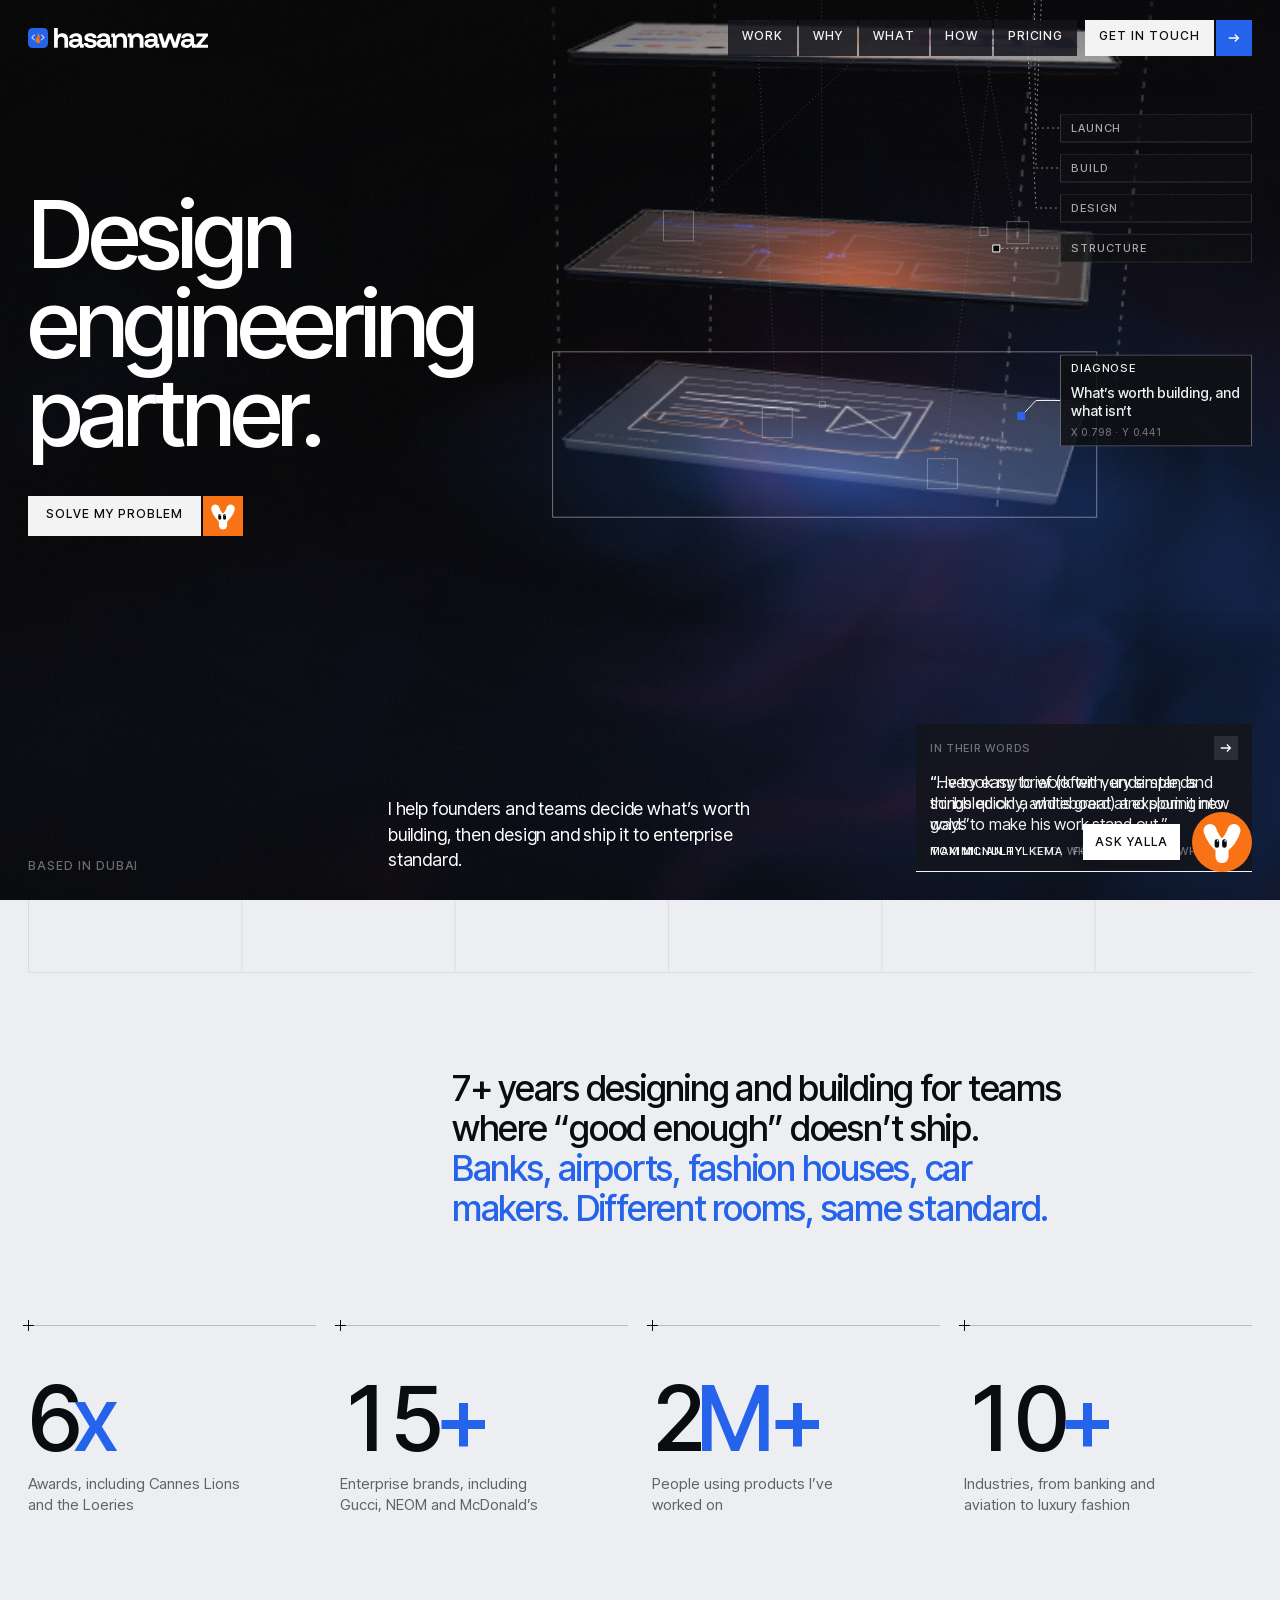
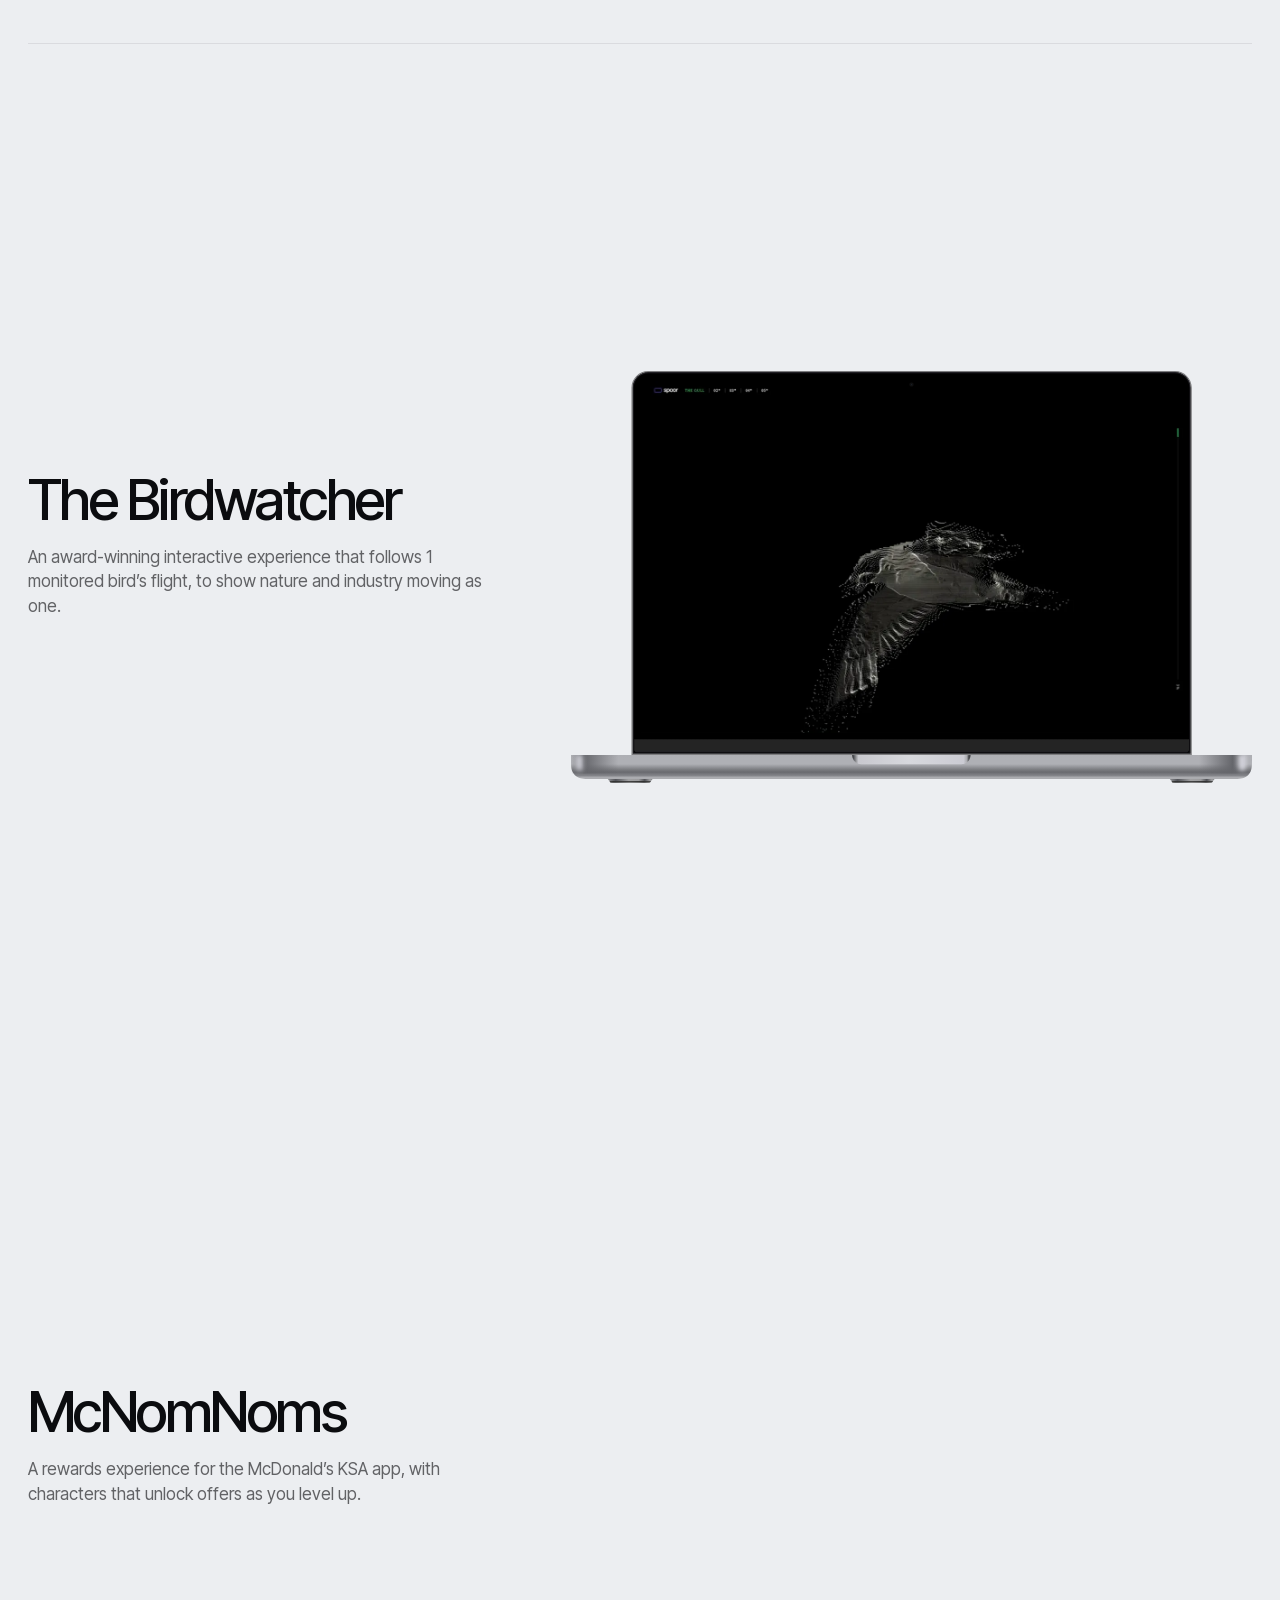
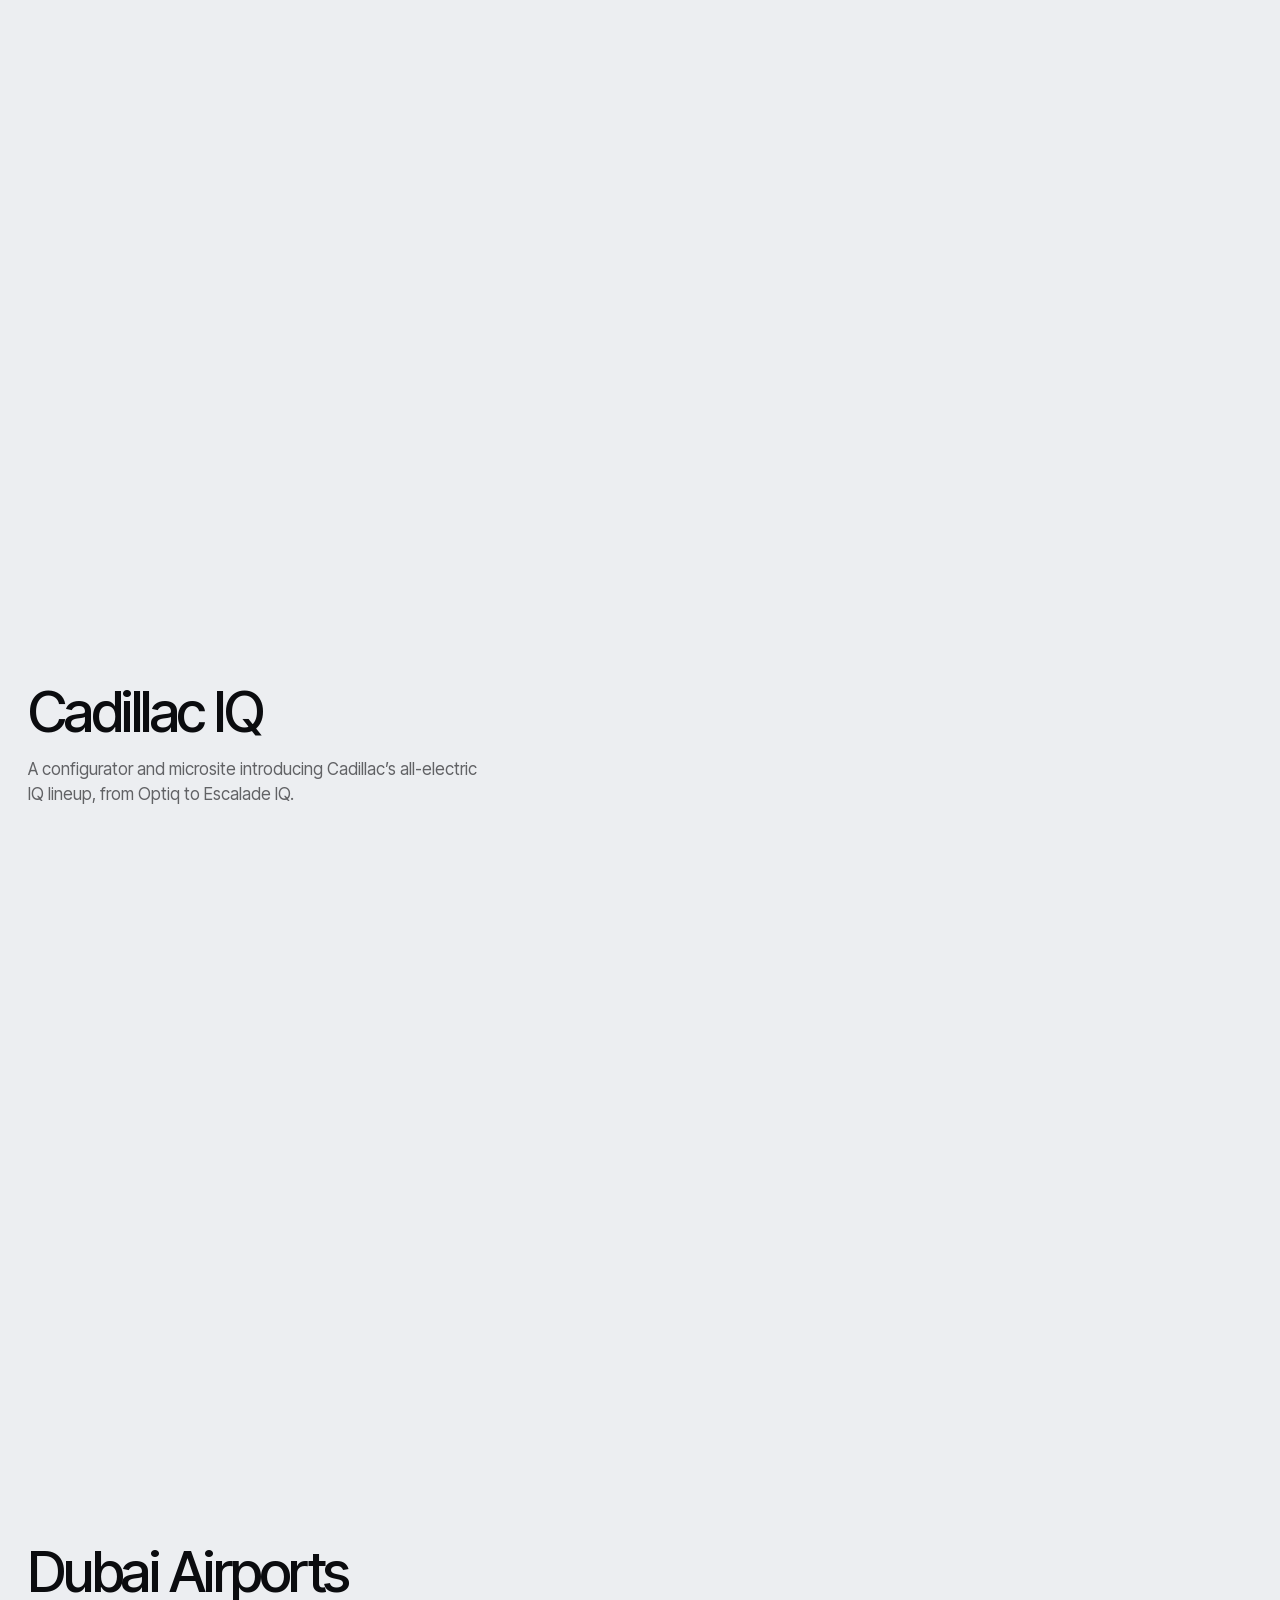
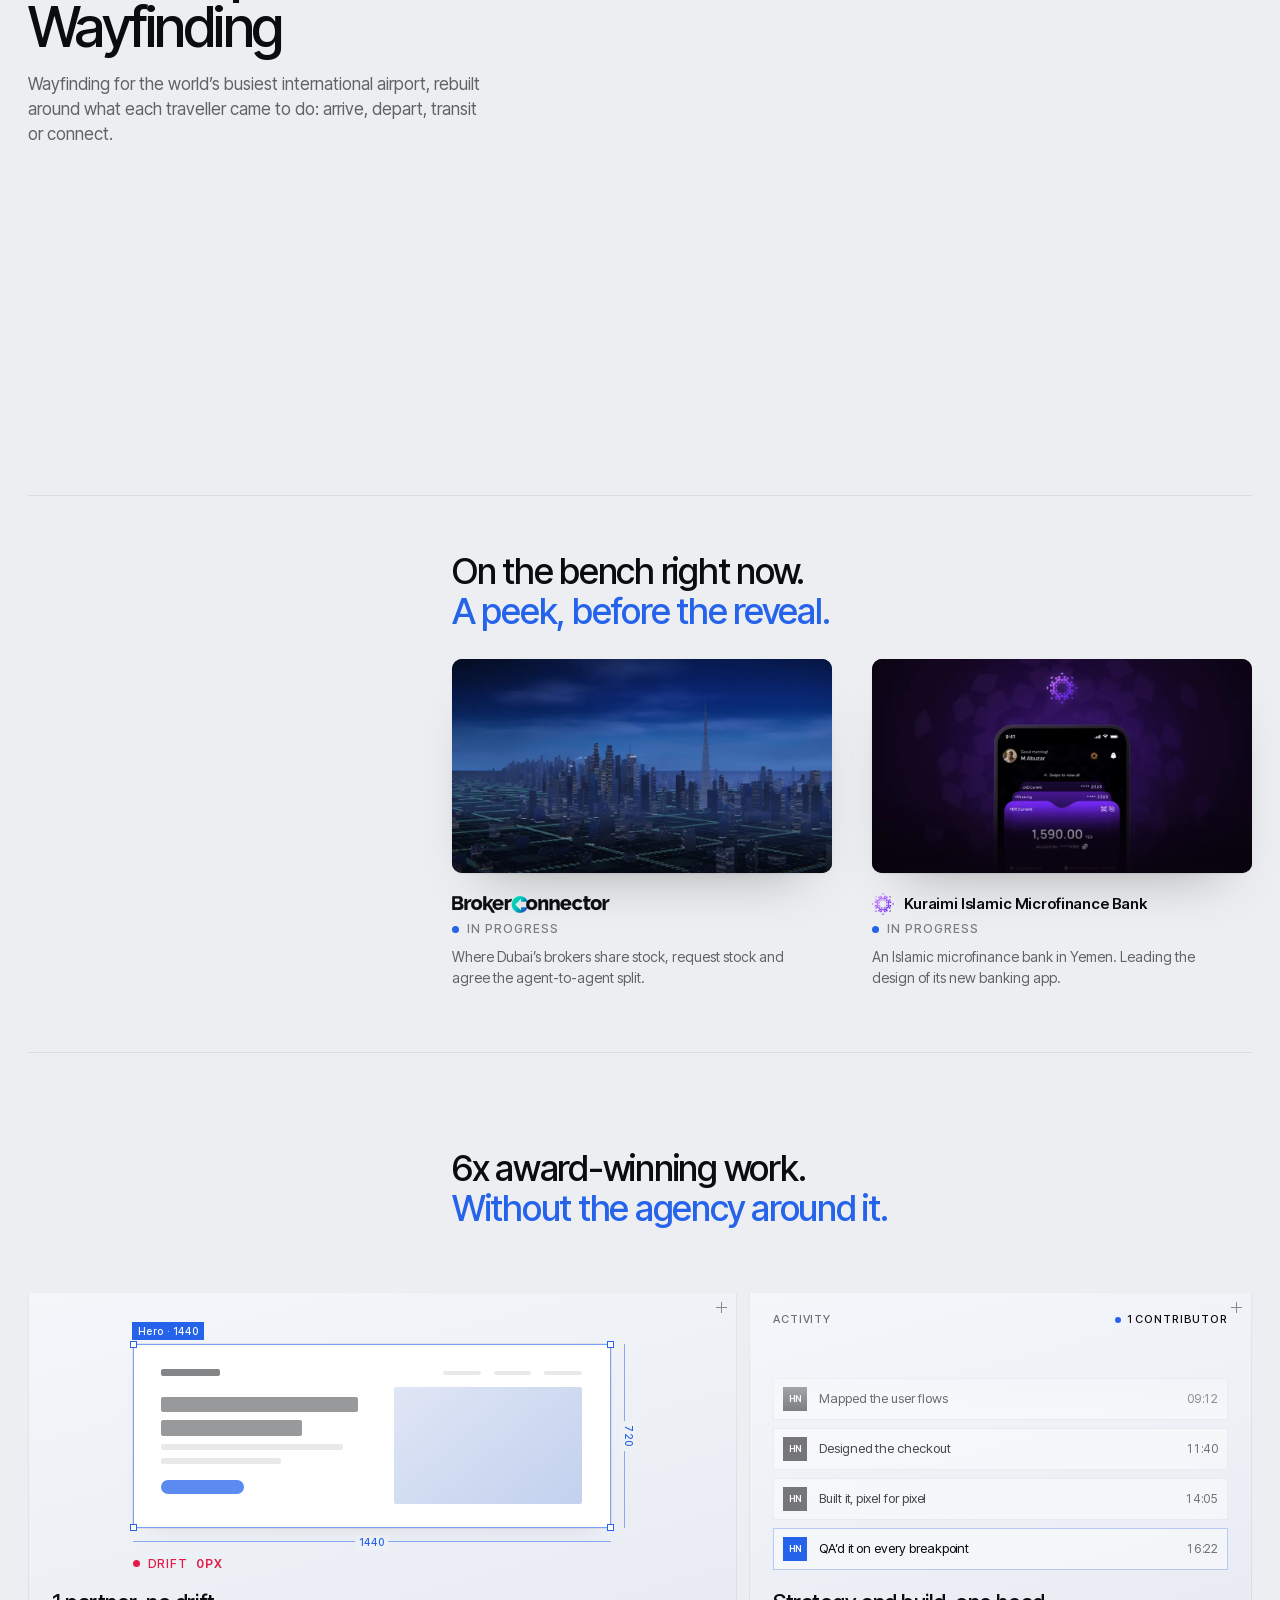
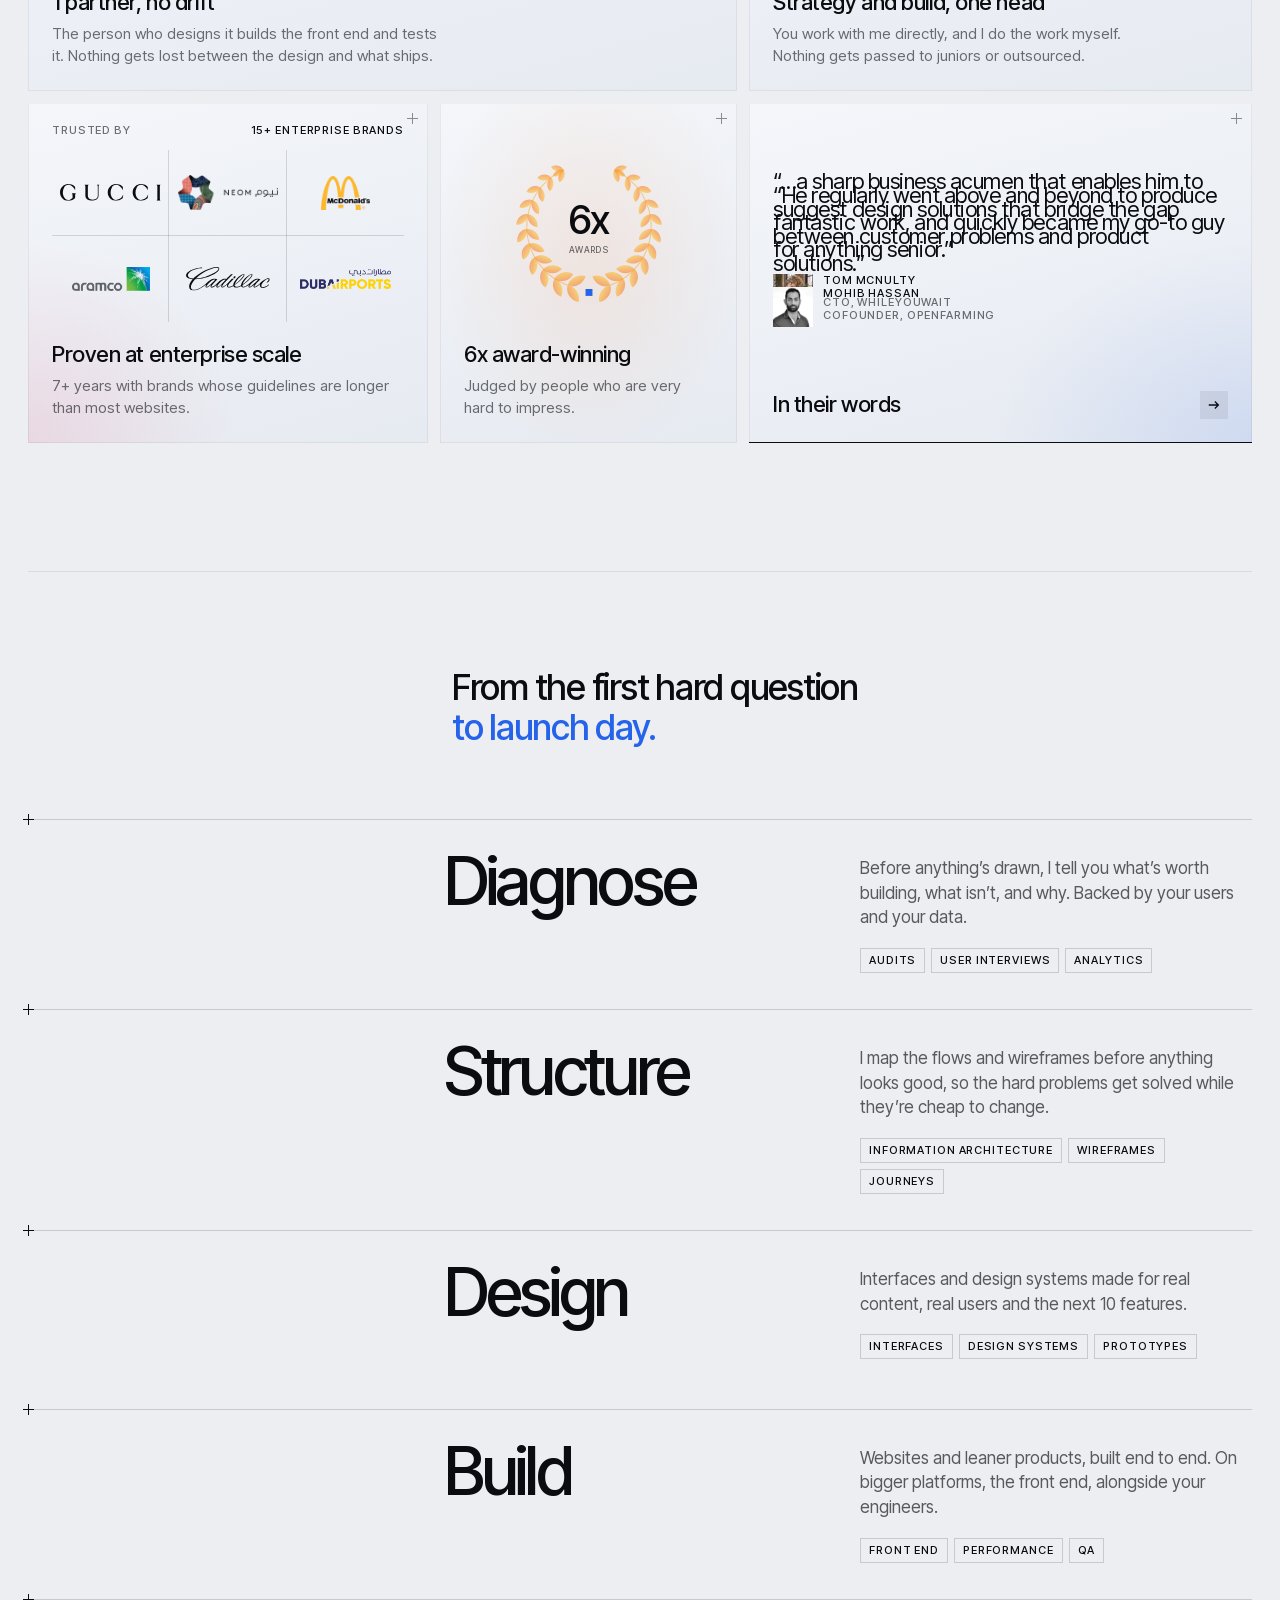
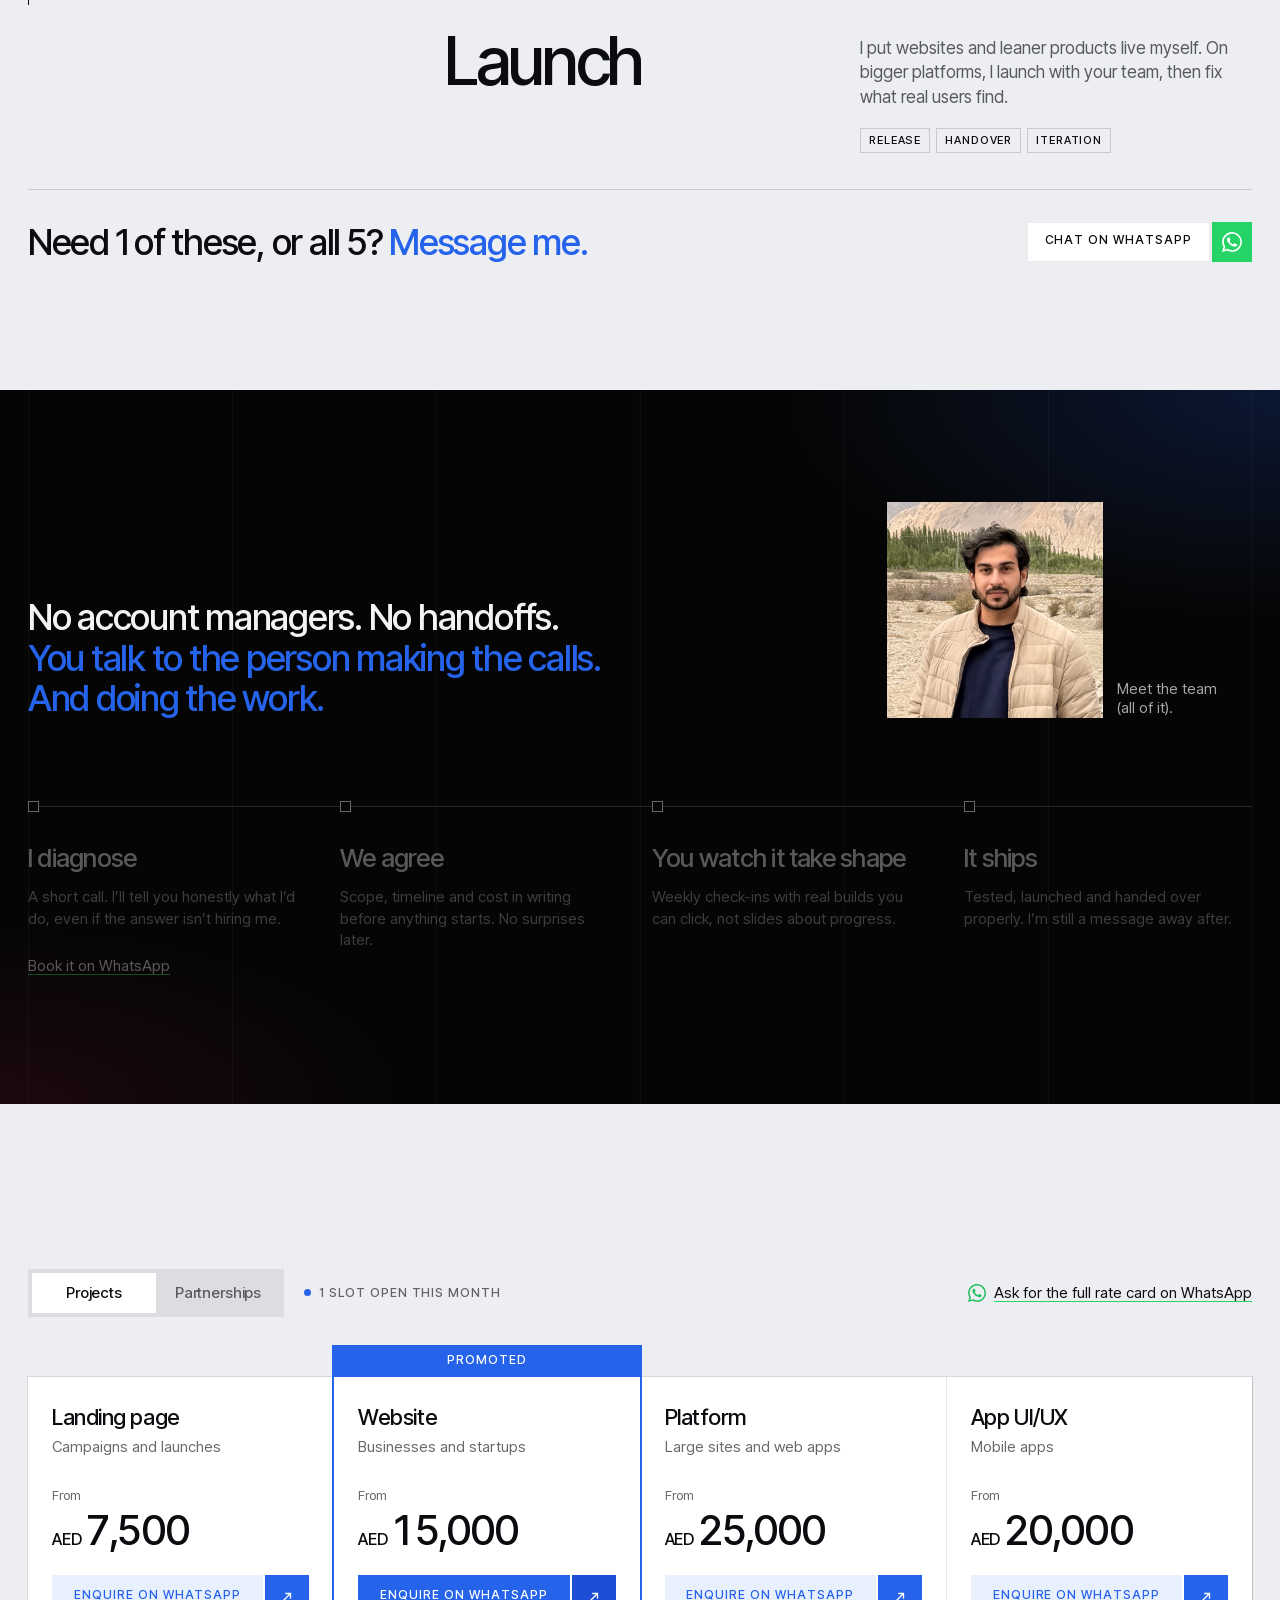
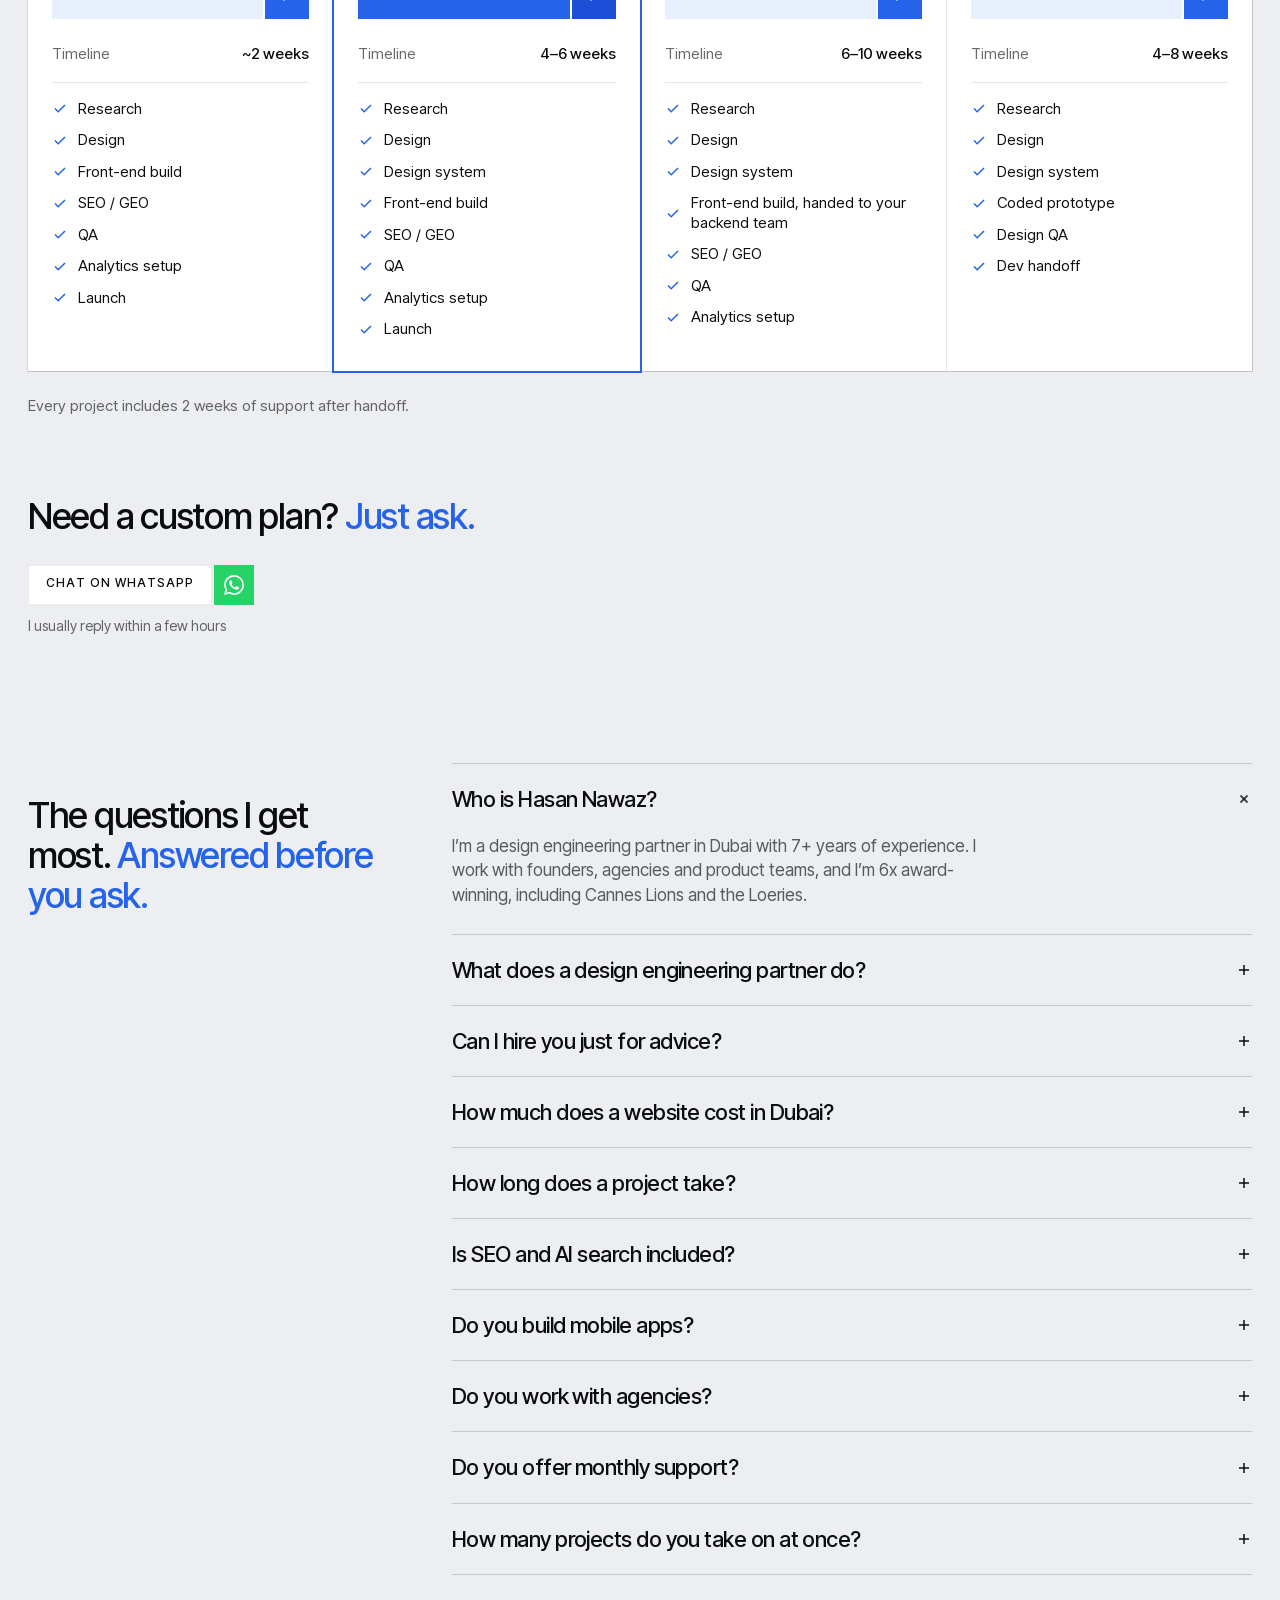
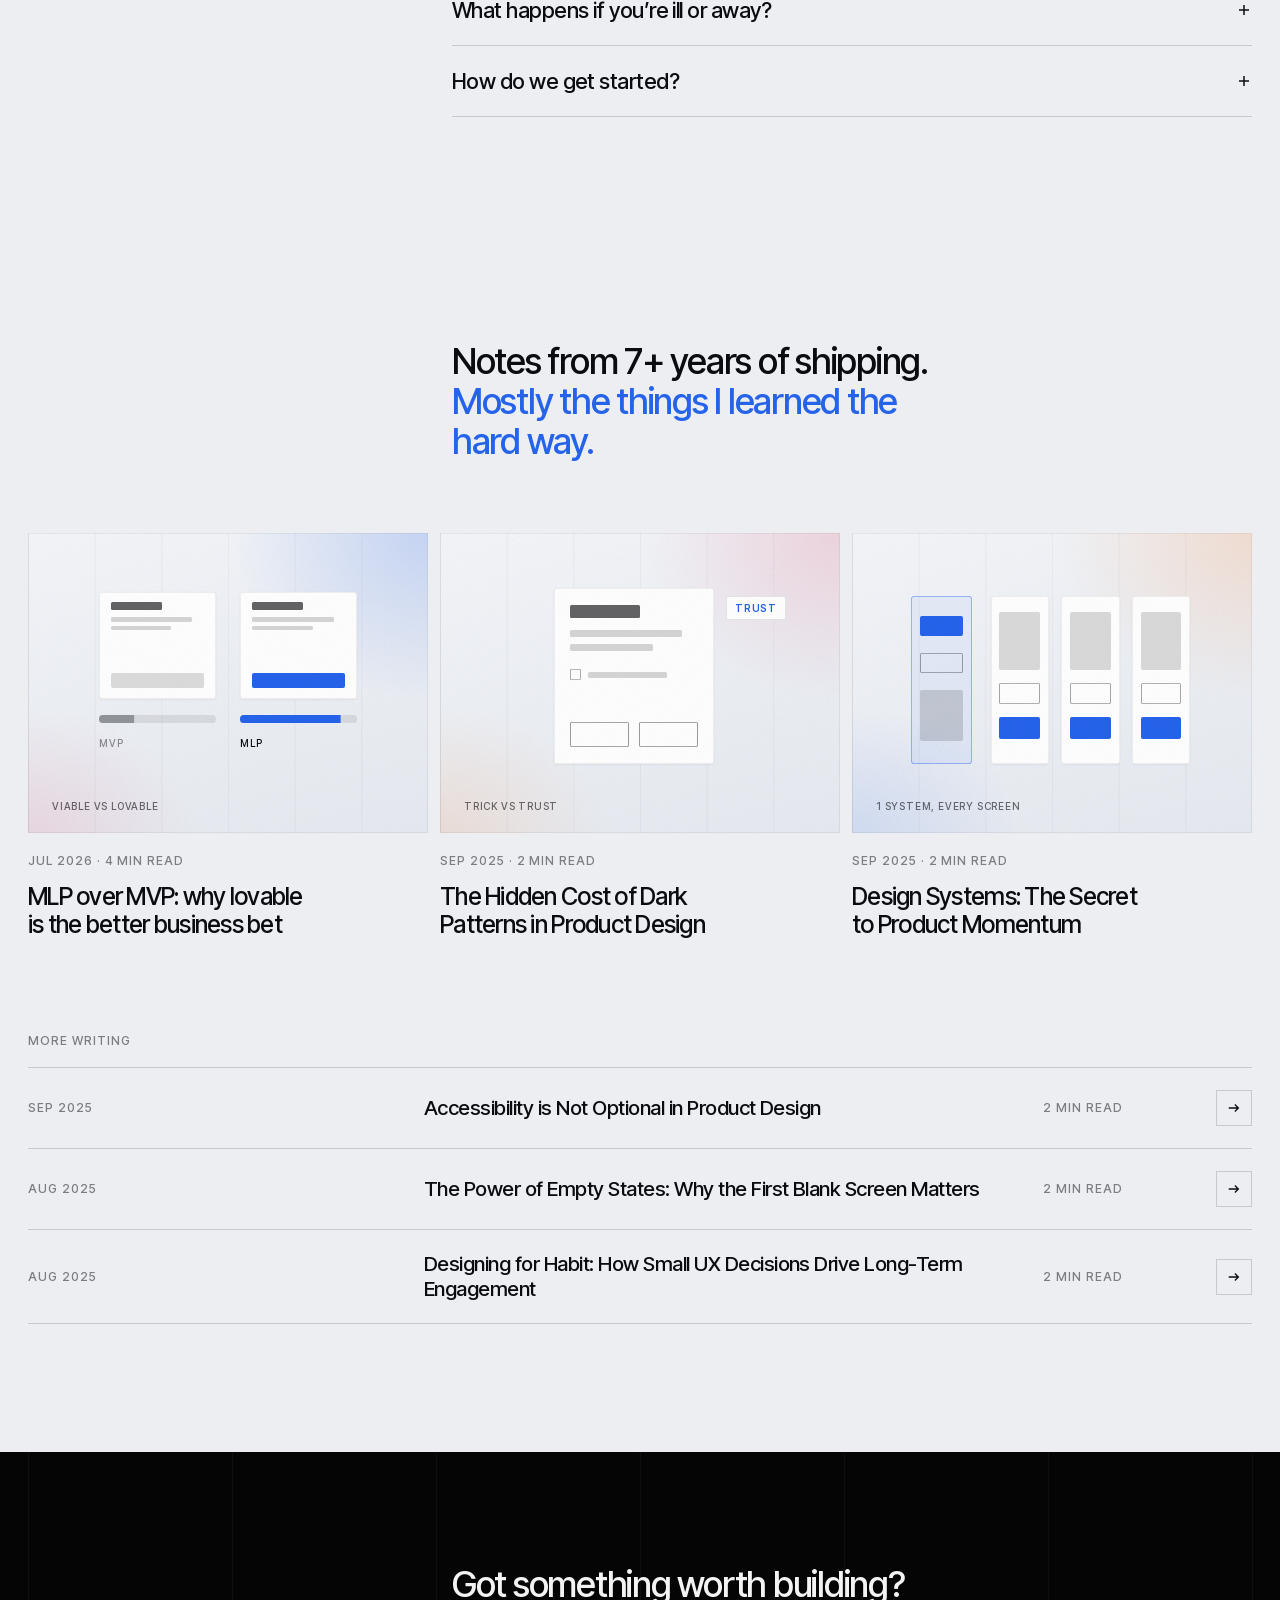
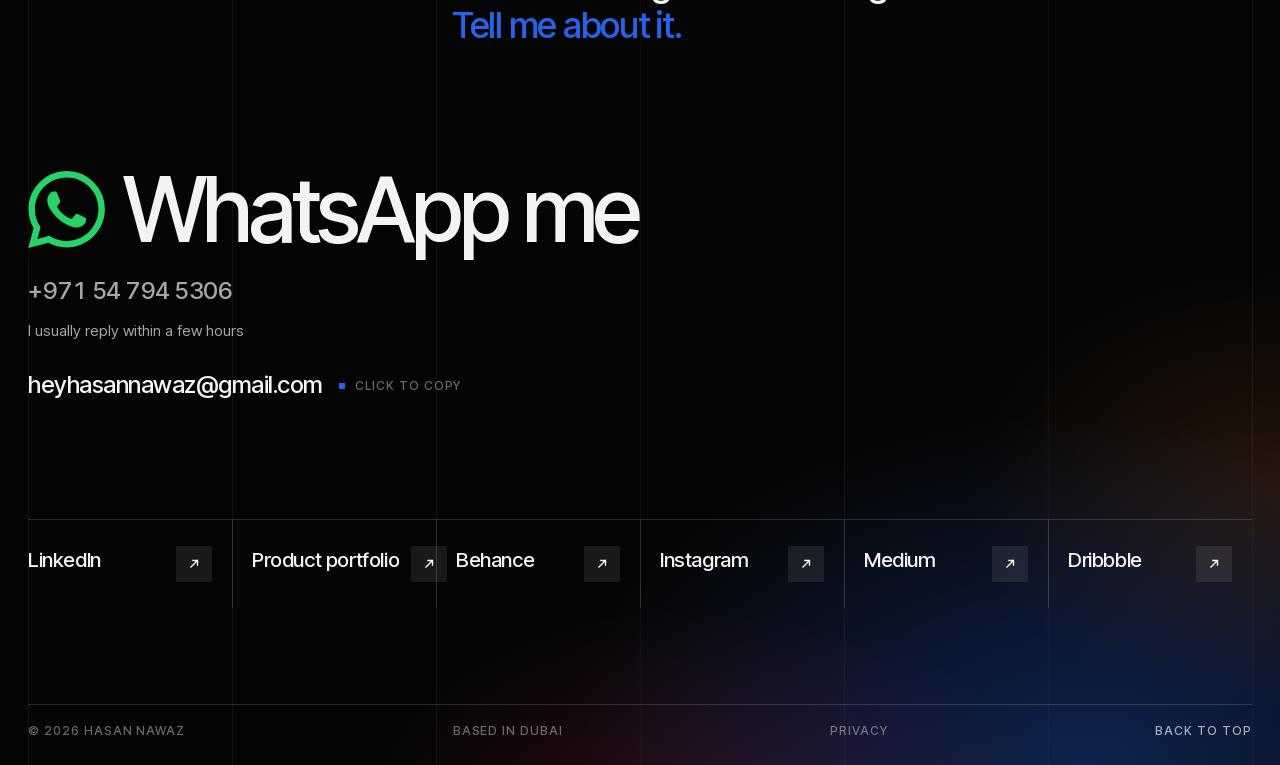
==== commit 022fb860: "What I do: Diagnose, Structure, Design, Build, Launch - Structure replaces the QA row (flows and wir" ====
--- a/index.html
+++ b/index.html
@@ -799,7 +799,23 @@
             <h3 class="svc-title">Diagnose</h3>
             <div class="svc-copy">
               <p class="svc-body">Before anything’s drawn, I tell you what’s worth building, what isn’t, and why. Backed by your users and your data.</p>
-              <ul class="svc-tags" role="list"><li>Interviews</li><li>Audits</li><li>User flows</li></ul>
+              <ul class="svc-tags" role="list"><li>Audits</li><li>User interviews</li><li>Analytics</li></ul>
+            </div>
+          </div>
+        </li>
+        <li class="svc" data-reveal>
+          <div class="svc-row reveal">
+            <span class="svc-viz sv-structure" aria-hidden="true">
+              <i class="st-box" style="--n:0;left:6%"><b></b><b></b><em></em></i>
+              <i class="st-line" style="--n:1;left:28%"></i>
+              <i class="st-box" style="--n:2;left:39%"><b></b><b></b><em></em></i>
+              <i class="st-line" style="--n:3;left:61%"></i>
+              <i class="st-box" style="--n:4;left:72%"><b></b><b></b><em></em></i>
+            </span>
+            <h3 class="svc-title">Structure</h3>
+            <div class="svc-copy">
+              <p class="svc-body">I map the flows and wireframes before anything looks good, so the hard problems get solved while they’re cheap to change.</p>
+              <ul class="svc-tags" role="list"><li>Information architecture</li><li>Wireframes</li><li>Journeys</li></ul>
             </div>
           </div>
         </li>
@@ -816,7 +832,7 @@
             <h3 class="svc-title">Design</h3>
             <div class="svc-copy">
               <p class="svc-body">Interfaces and design systems made for real content, real users and the next 10 features.</p>
-              <ul class="svc-tags" role="list"><li>UX and UI</li><li>Design systems</li><li>Prototypes</li></ul>
+              <ul class="svc-tags" role="list"><li>Interfaces</li><li>Design systems</li><li>Prototypes</li></ul>
             </div>
           </div>
         </li>
@@ -838,22 +854,7 @@
             <h3 class="svc-title">Build</h3>
             <div class="svc-copy">
               <p class="svc-body">Websites and leaner products, built end to end. On bigger platforms, the front end, alongside your engineers.</p>
-              <ul class="svc-tags" role="list"><li>Websites</li><li>Front end</li><li>Performance</li></ul>
-            </div>
-          </div>
-        </li>
-        <li class="svc" data-reveal>
-          <div class="svc-row reveal">
-            <span class="svc-viz sv-qa" aria-hidden="true">
-              <i class="qa-dev qa-dev--lap" style="--n:0"><b></b></i>
-              <i class="qa-dev qa-dev--tab" style="--n:1"><b></b></i>
-              <i class="qa-dev qa-dev--ph" style="--n:2"><b></b><em></em></i>
-              <i class="qa-scan"></i>
-            </span>
-            <h3 class="svc-title">QA</h3>
-            <div class="svc-copy">
-              <p class="svc-body">Every screen checked on every breakpoint before it reaches you. The bugs meet me first.</p>
-              <ul class="svc-tags" role="list"><li>Cross-browser</li><li>Devices</li><li>Accessibility</li></ul>
+              <ul class="svc-tags" role="list"><li>Front end</li><li>Performance</li><li>QA</li></ul>
             </div>
           </div>
         </li>
--- a/styles.css
+++ b/styles.css
@@ -1742,8 +1742,7 @@
 .svc-row.is-on .dz-guide { animation: dz-guide 2.5s linear infinite; }
 .svc-row.is-on .dz-h { animation: dz-handles 2.5s linear infinite; }
 .svc-row.is-on .sv-build { animation: bd-steps 2.5s linear infinite; }
-.svc-row.is-on .sv-qa { animation: qa-steps 2.5s linear infinite; }
-.svc-row.is-on .qa-scan { animation: qa-sweep 2.5s linear infinite; }
+.svc-row.is-on .sv-structure { animation: st-steps 2.5s linear infinite; }
 .svc-row.is-on .sv-launch { animation: ln-steps 2.5s linear infinite; }
 .svc-row.is-on .ln-load { animation: ln-load 2.5s var(--ease-io) infinite; }
 .svc-row.is-on .ln-live { animation: ln-live 2.5s var(--ease-out) infinite; }
@@ -1818,36 +1817,39 @@
   100% { --bs: 0; }
 }
 
-/* QA: every device checked; the bug on the phone is caught on the way */
-@property --qa { syntax: "<integer>"; inherits: true; initial-value: 0; }
-.sv-qa { --qa: 3; }
-.qa-dev { bottom: 22%; background: #fff; box-shadow: inset 0 0 0 1.5px rgba(11, 12, 15, 0.7); }
-.qa-dev--lap { left: 7%; width: 40%; height: 46%; }
-.qa-dev--tab { left: 52%; width: 22%; height: 52%; }
-.qa-dev--ph { left: 79%; width: 13%; height: 44%; }
-.qa-dev b {
-  left: 50%;
-  bottom: -11cqh;
-  width: 7cqh;
-  height: 7cqh;
-  margin-left: -3.5cqh;
+/* Structure: wireframe screens appear one after another, linked by the flow between them */
+@property --st { syntax: "<integer>"; inherits: true; initial-value: 0; }
+.sv-structure { --st: 5; }
+.st-box {
+  top: 20%;
+  width: 22%;
+  height: 60%;
+  background: #fff;
+  box-shadow: inset 0 0 0 1.5px rgba(11, 12, 15, 0.55);
+  opacity: clamp(0, calc(var(--st) - var(--n)), 1);
+  transform: translateY(calc((1 - clamp(0, calc(var(--st) - var(--n)), 1)) * 4cqh));
+}
+.st-box b { left: 16%; height: 7%; background: rgba(11, 12, 15, 0.24); }
+.st-box b:nth-child(1) { top: 14%; width: 60%; background: rgba(11, 12, 15, 0.7); }
+.st-box b:nth-child(2) { top: 30%; width: 46%; }
+.st-box em { left: 16%; right: 16%; top: 48%; bottom: 14%; box-shadow: inset 0 0 0 1px rgba(11, 12, 15, 0.22); }
+.st-line {
+  top: 50%;
+  width: 11%;
+  height: 1.5px;
   background: var(--blue);
-  opacity: clamp(0, calc(var(--qa) - var(--n)), 1);
-}
-.qa-dev em { left: 30%; top: 40%; width: 40%; height: 14%; background: var(--rose); opacity: clamp(0, calc(3 - var(--qa)), 1); }
-.qa-scan { top: 12%; bottom: 14%; left: 0; width: 1.5px; background: var(--blue); opacity: 0; box-shadow: 0 0 6px var(--blue); }
-@keyframes qa-sweep {
-  0%, 22% { transform: translateX(4cqw); opacity: 0; }
-  26% { opacity: 1; }
-  80% { transform: translateX(96cqw); opacity: 1; }
-  84%, 100% { transform: translateX(96cqw); opacity: 0; }
-}
-@keyframes qa-steps {
-  0%, 46% { --qa: 0; }
-  48%, 62% { --qa: 1; }
-  64%, 77% { --qa: 2; }
-  79%, 96% { --qa: 3; }
-  100% { --qa: 0; }
+  transform-origin: 0 50%;
+  transform: scaleX(clamp(0, calc(var(--st) - var(--n)), 1));
+}
+.st-line::after { content: ""; position: absolute; right: -1px; top: 50%; width: 3.6cqh; height: 3.6cqh; margin-top: -1.8cqh; border-top: 1.5px solid var(--blue); border-right: 1.5px solid var(--blue); transform: rotate(45deg); }
+@keyframes st-steps {
+  0%, 18% { --st: 0; }
+  26% { --st: 1; }
+  38% { --st: 2; }
+  50% { --st: 3; }
+  62% { --st: 4; }
+  74%, 92% { --st: 5; }
+  100% { --st: 0; }
 }
 
 /* Launch: the page loads, builds itself, goes live, and the first visitors arrive */
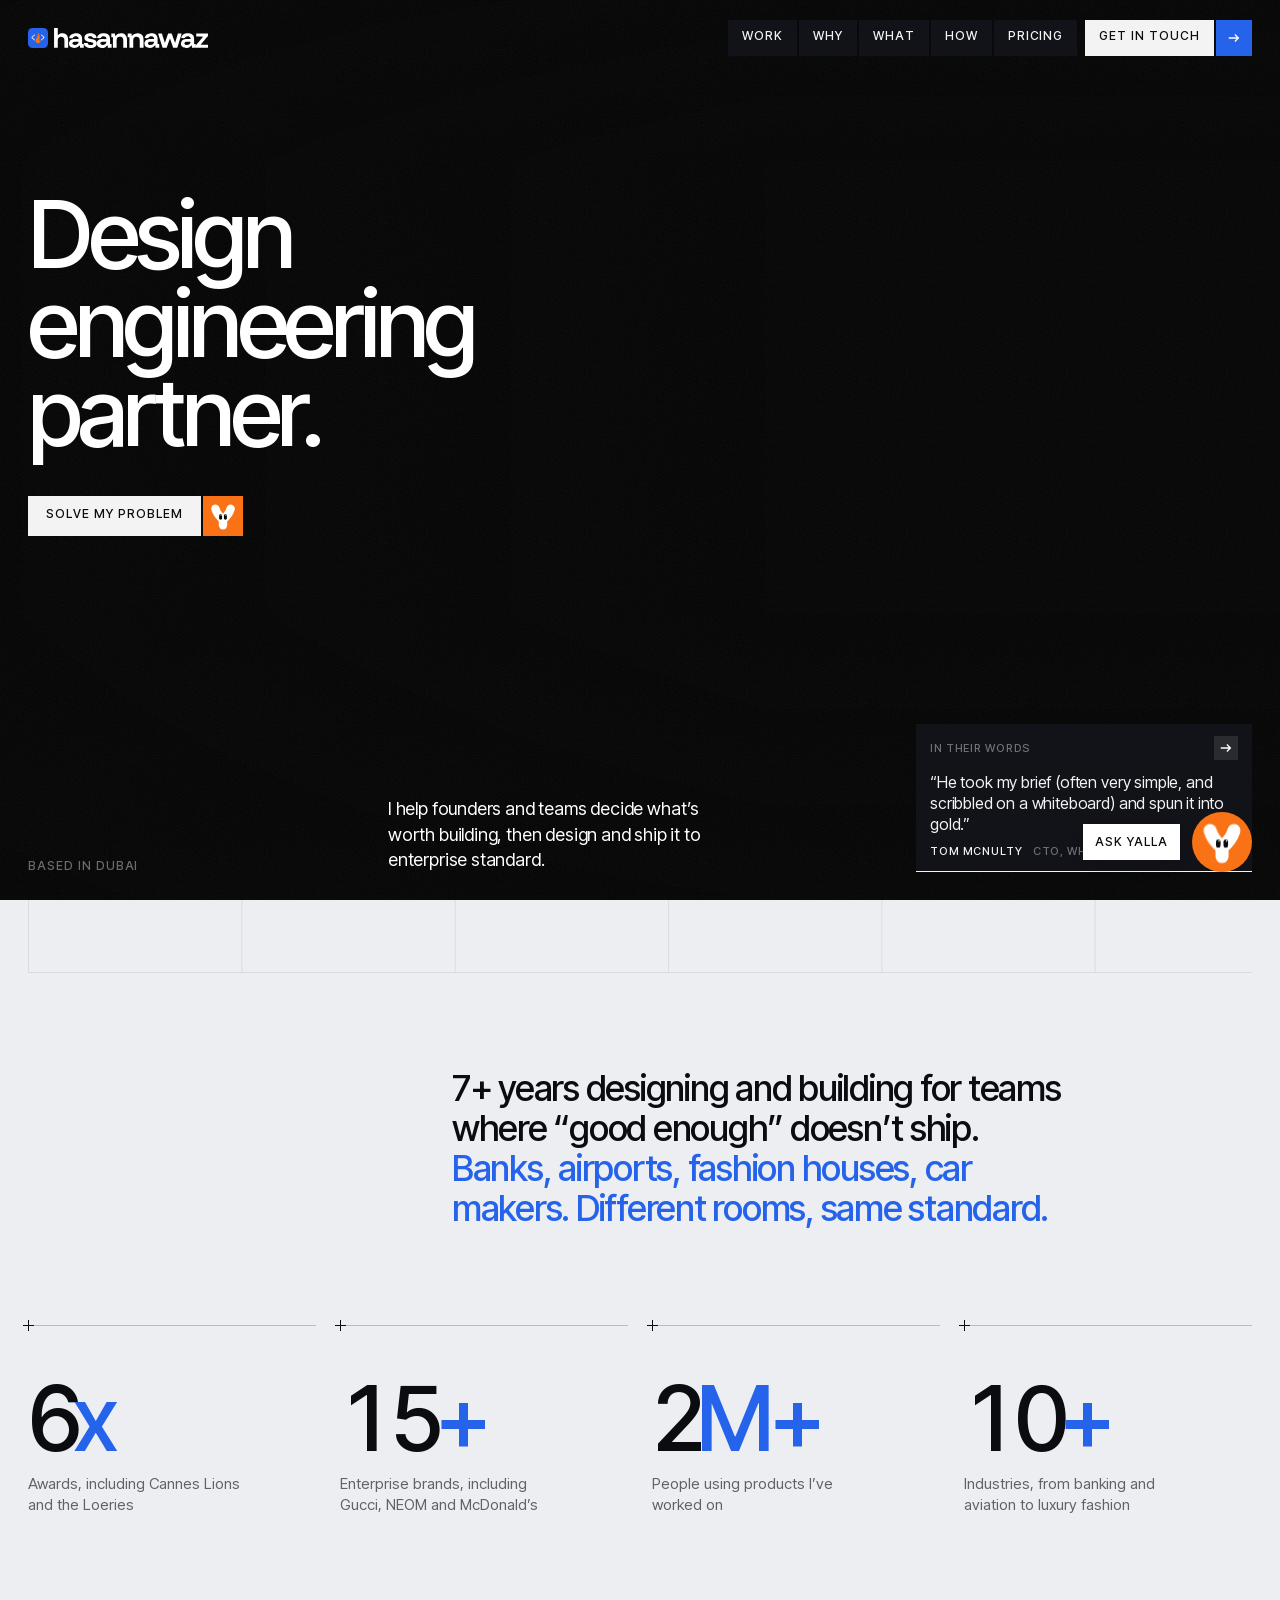
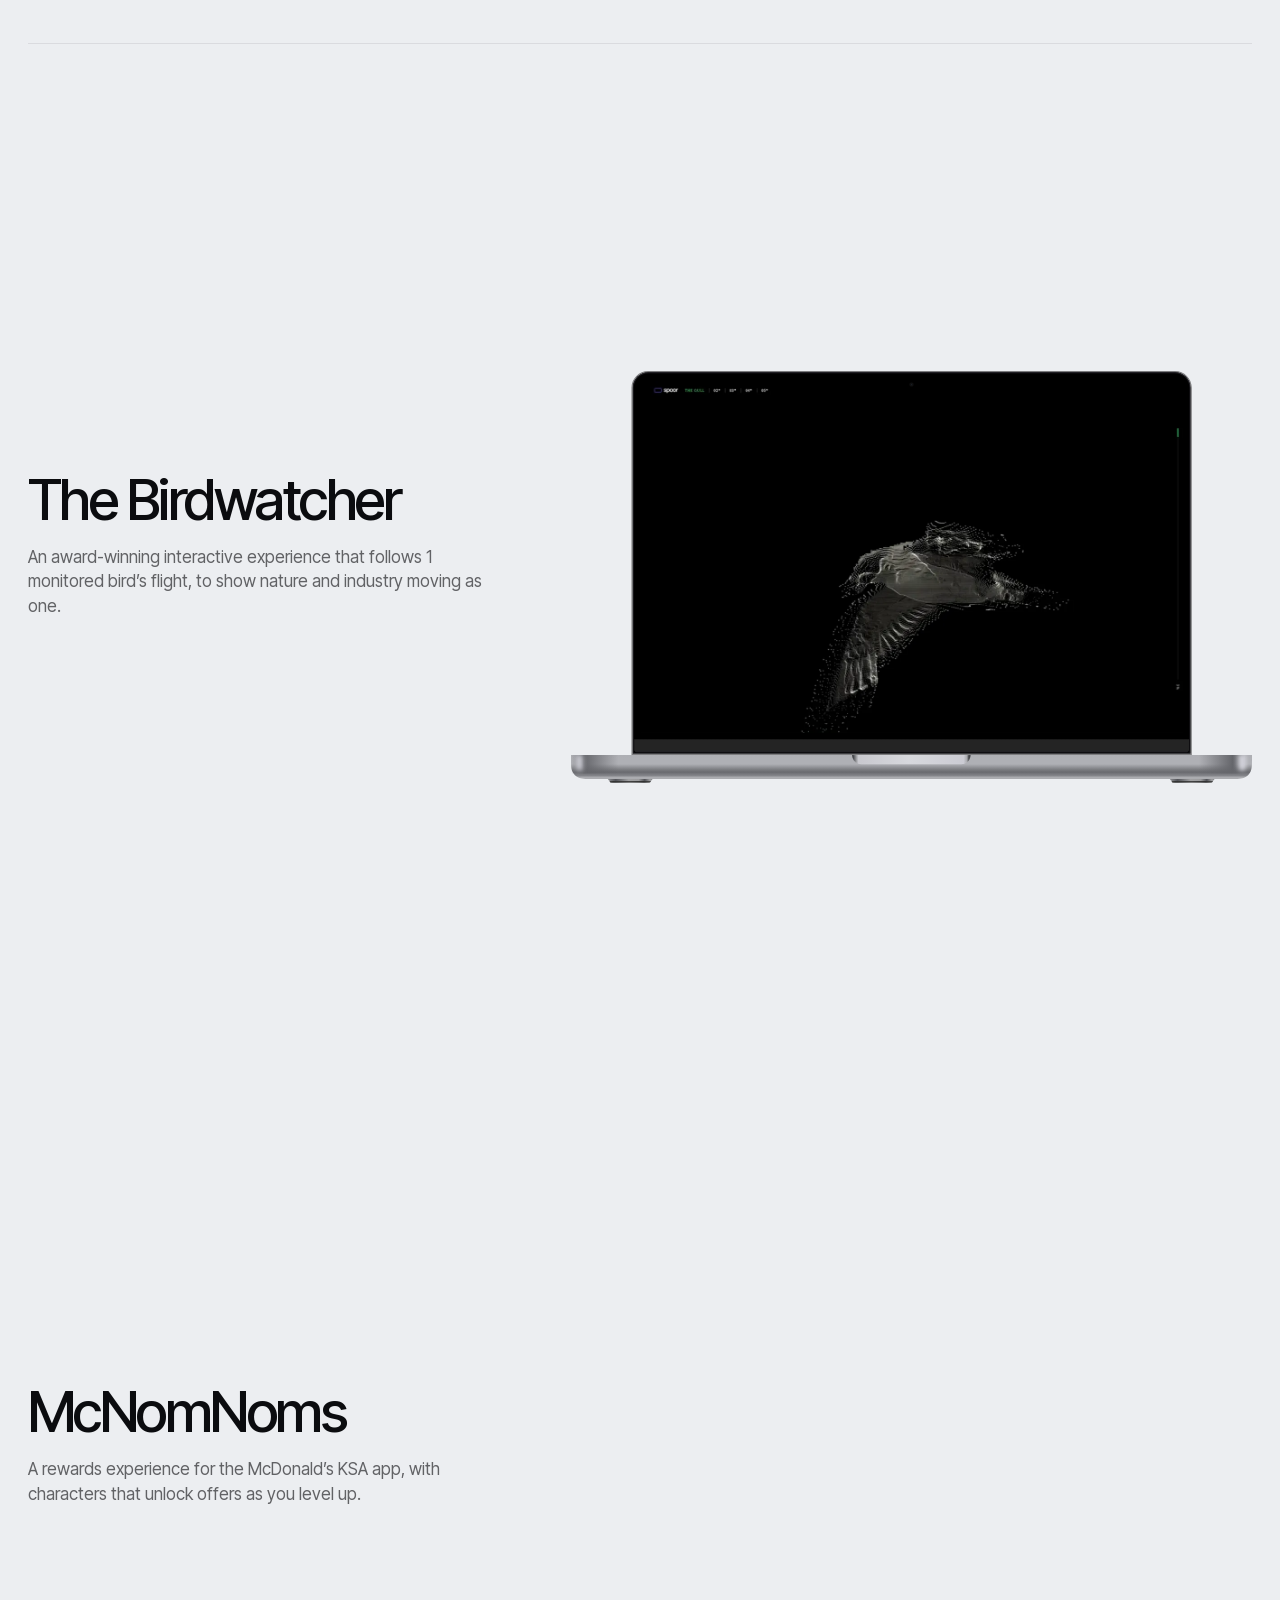
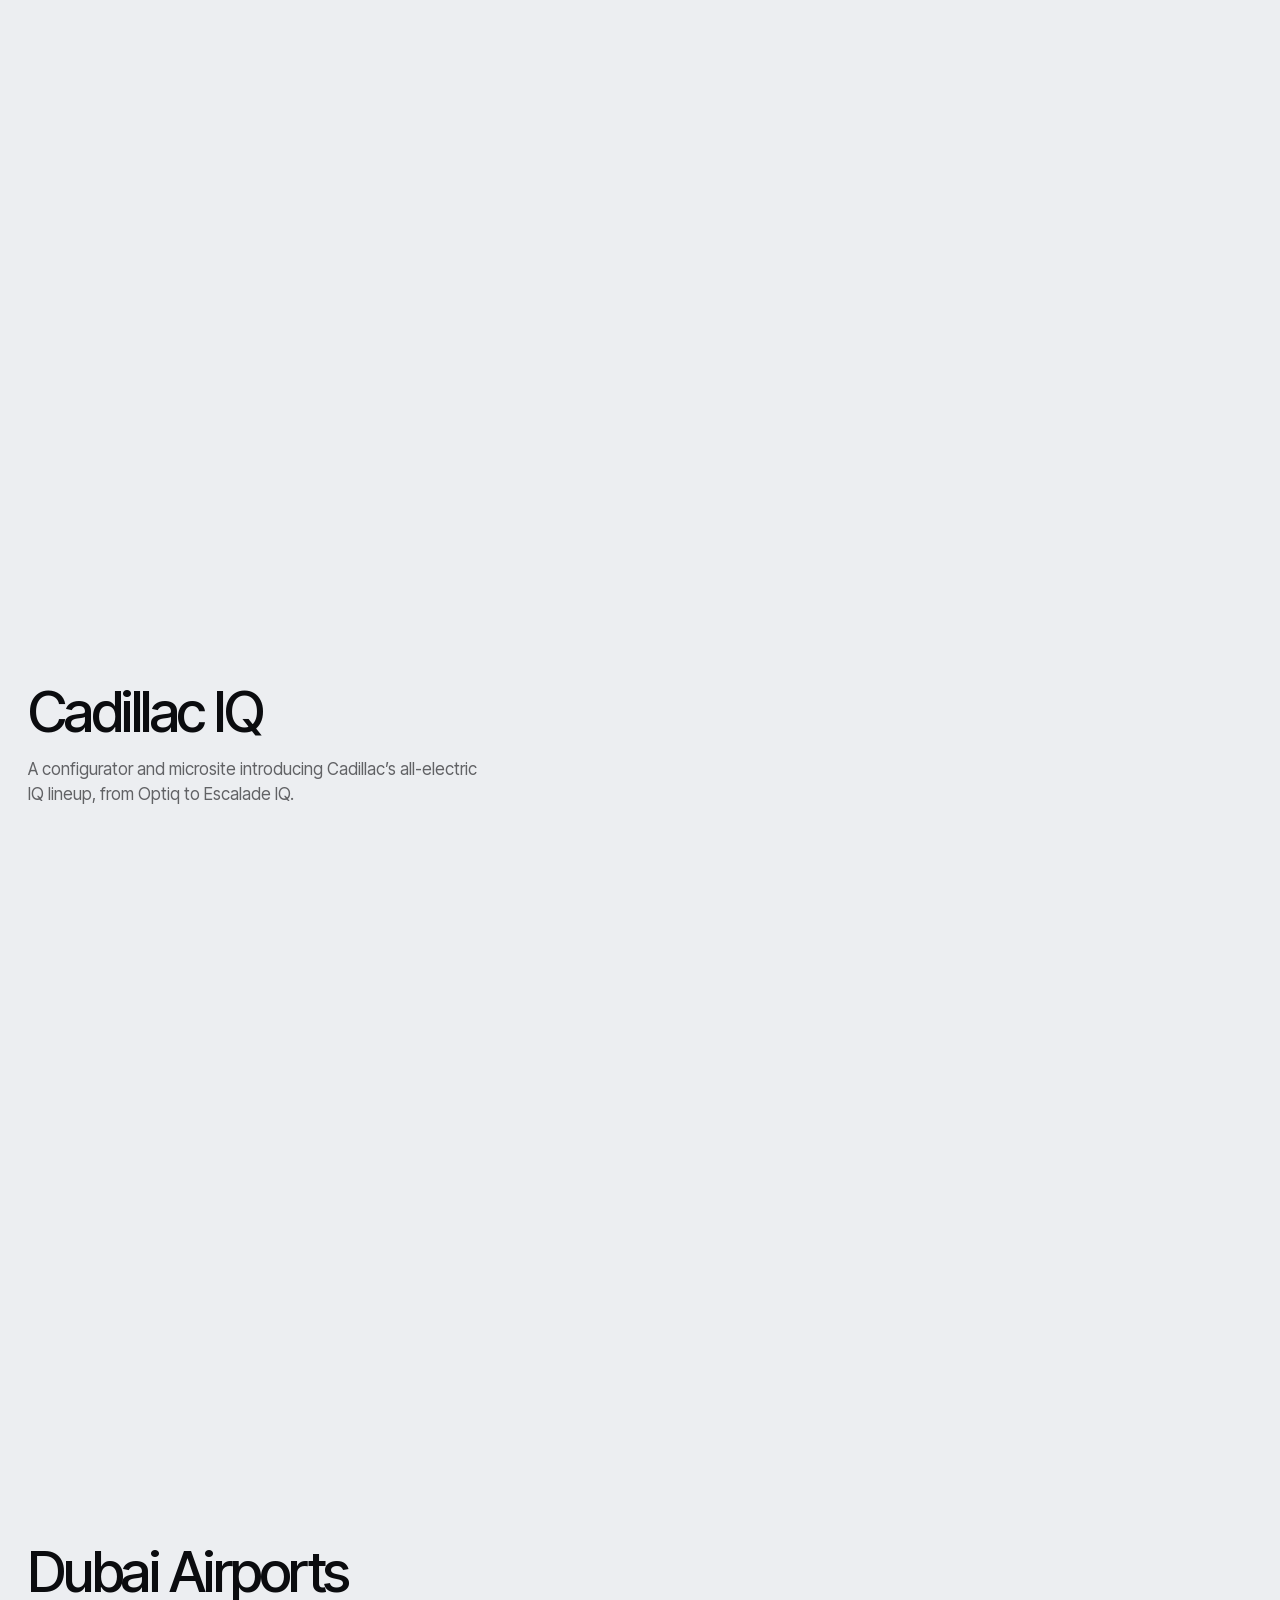
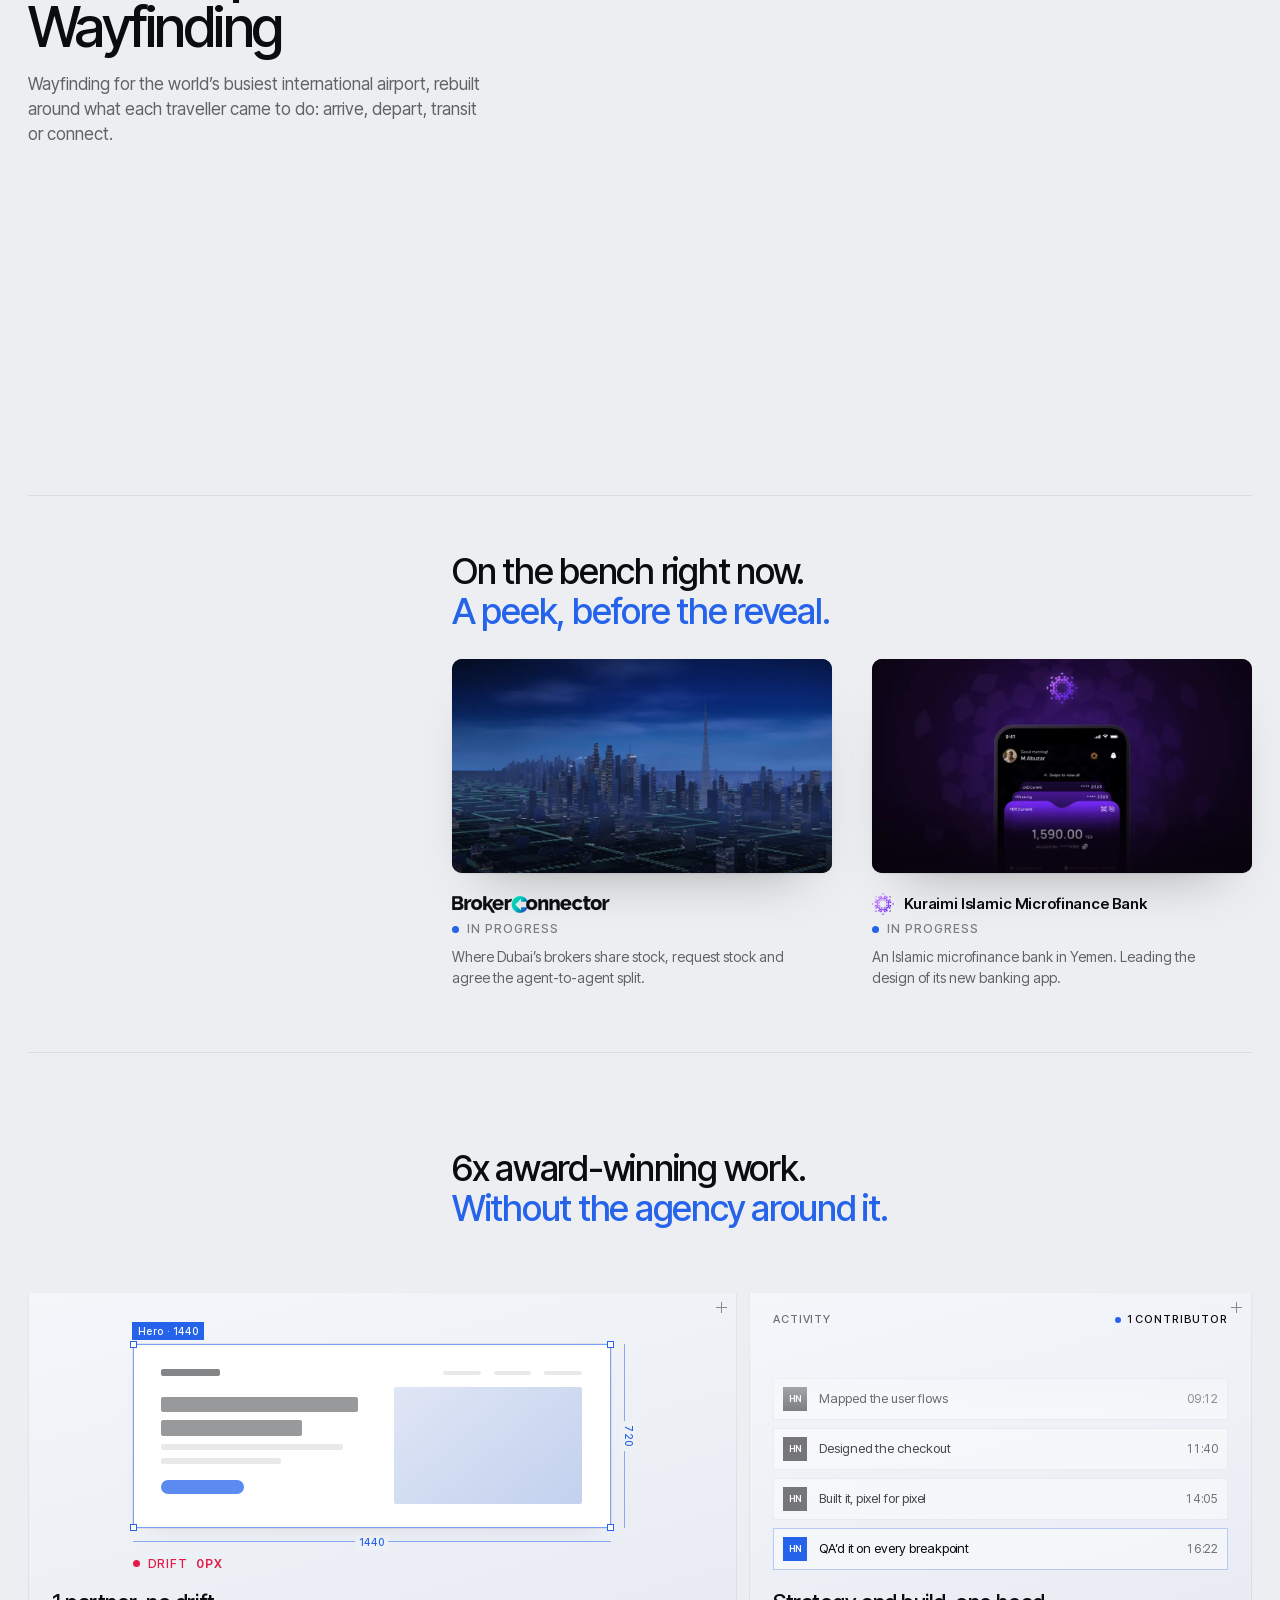
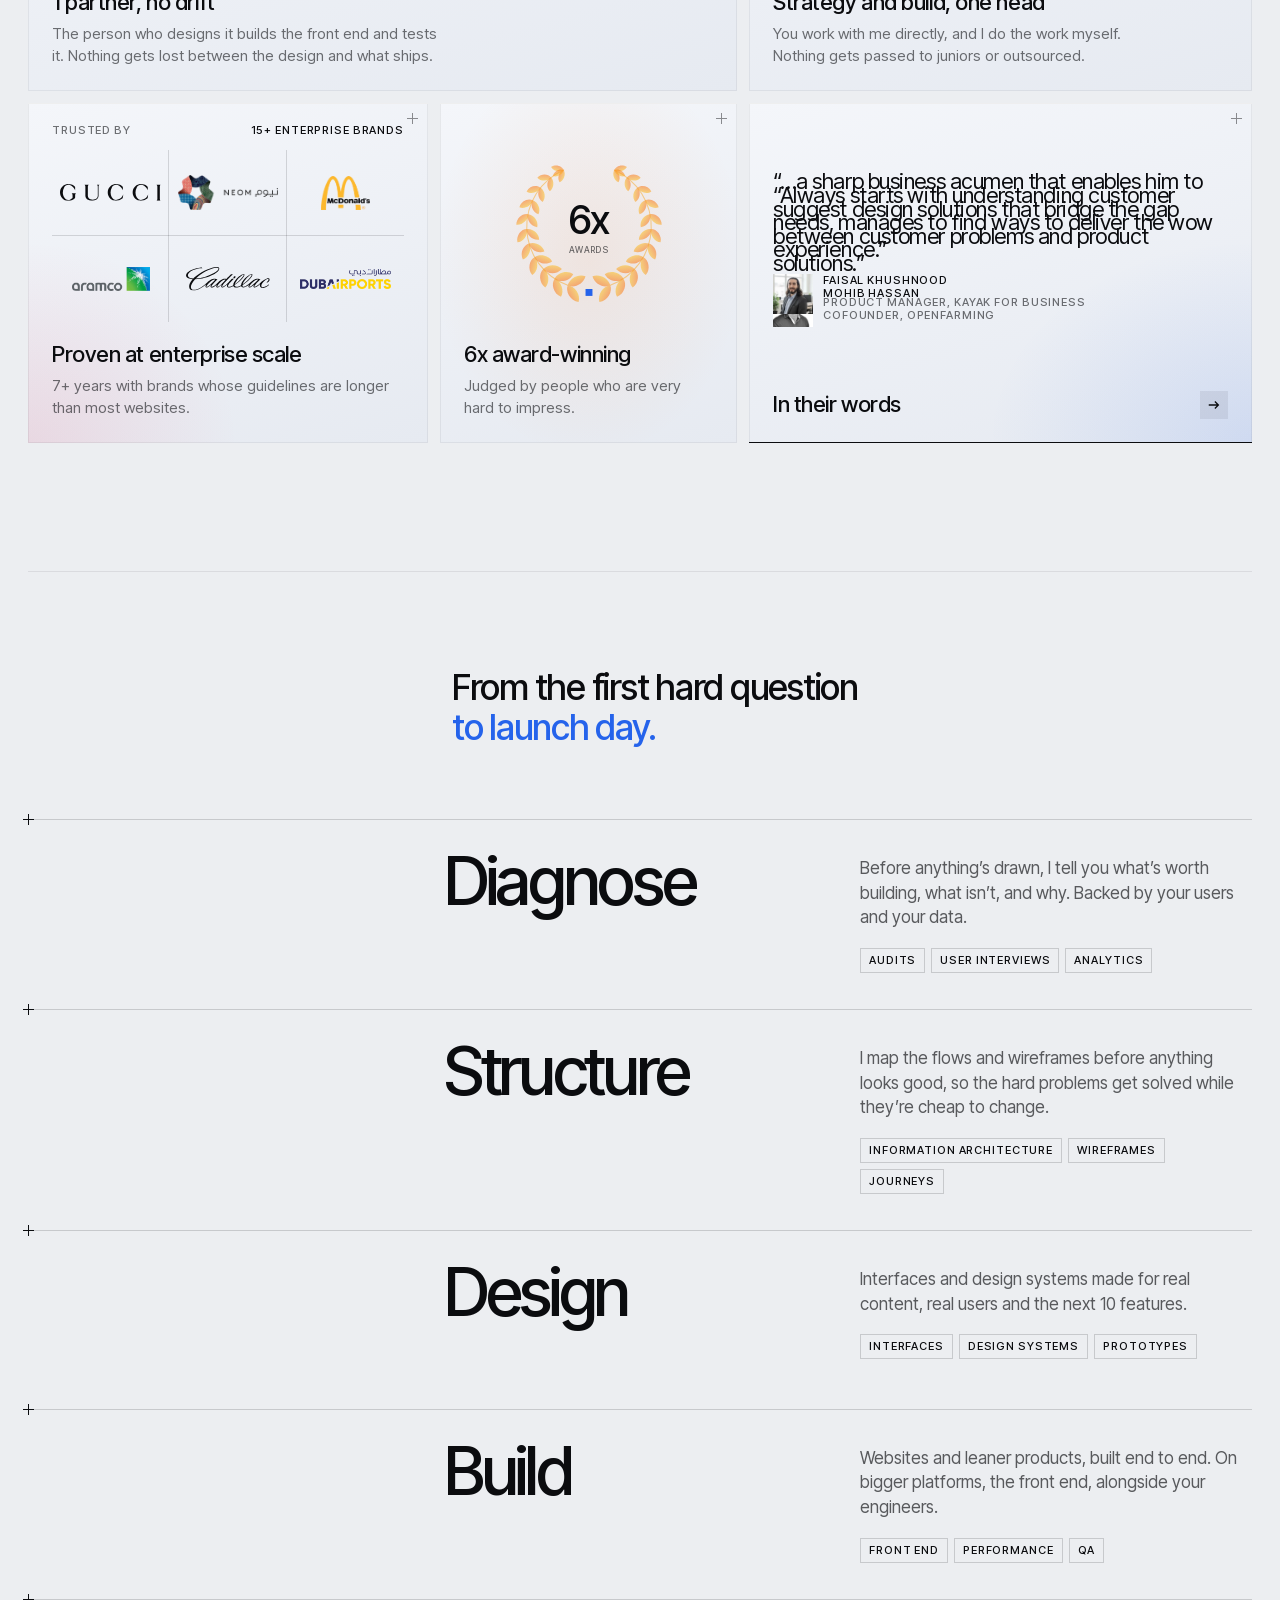
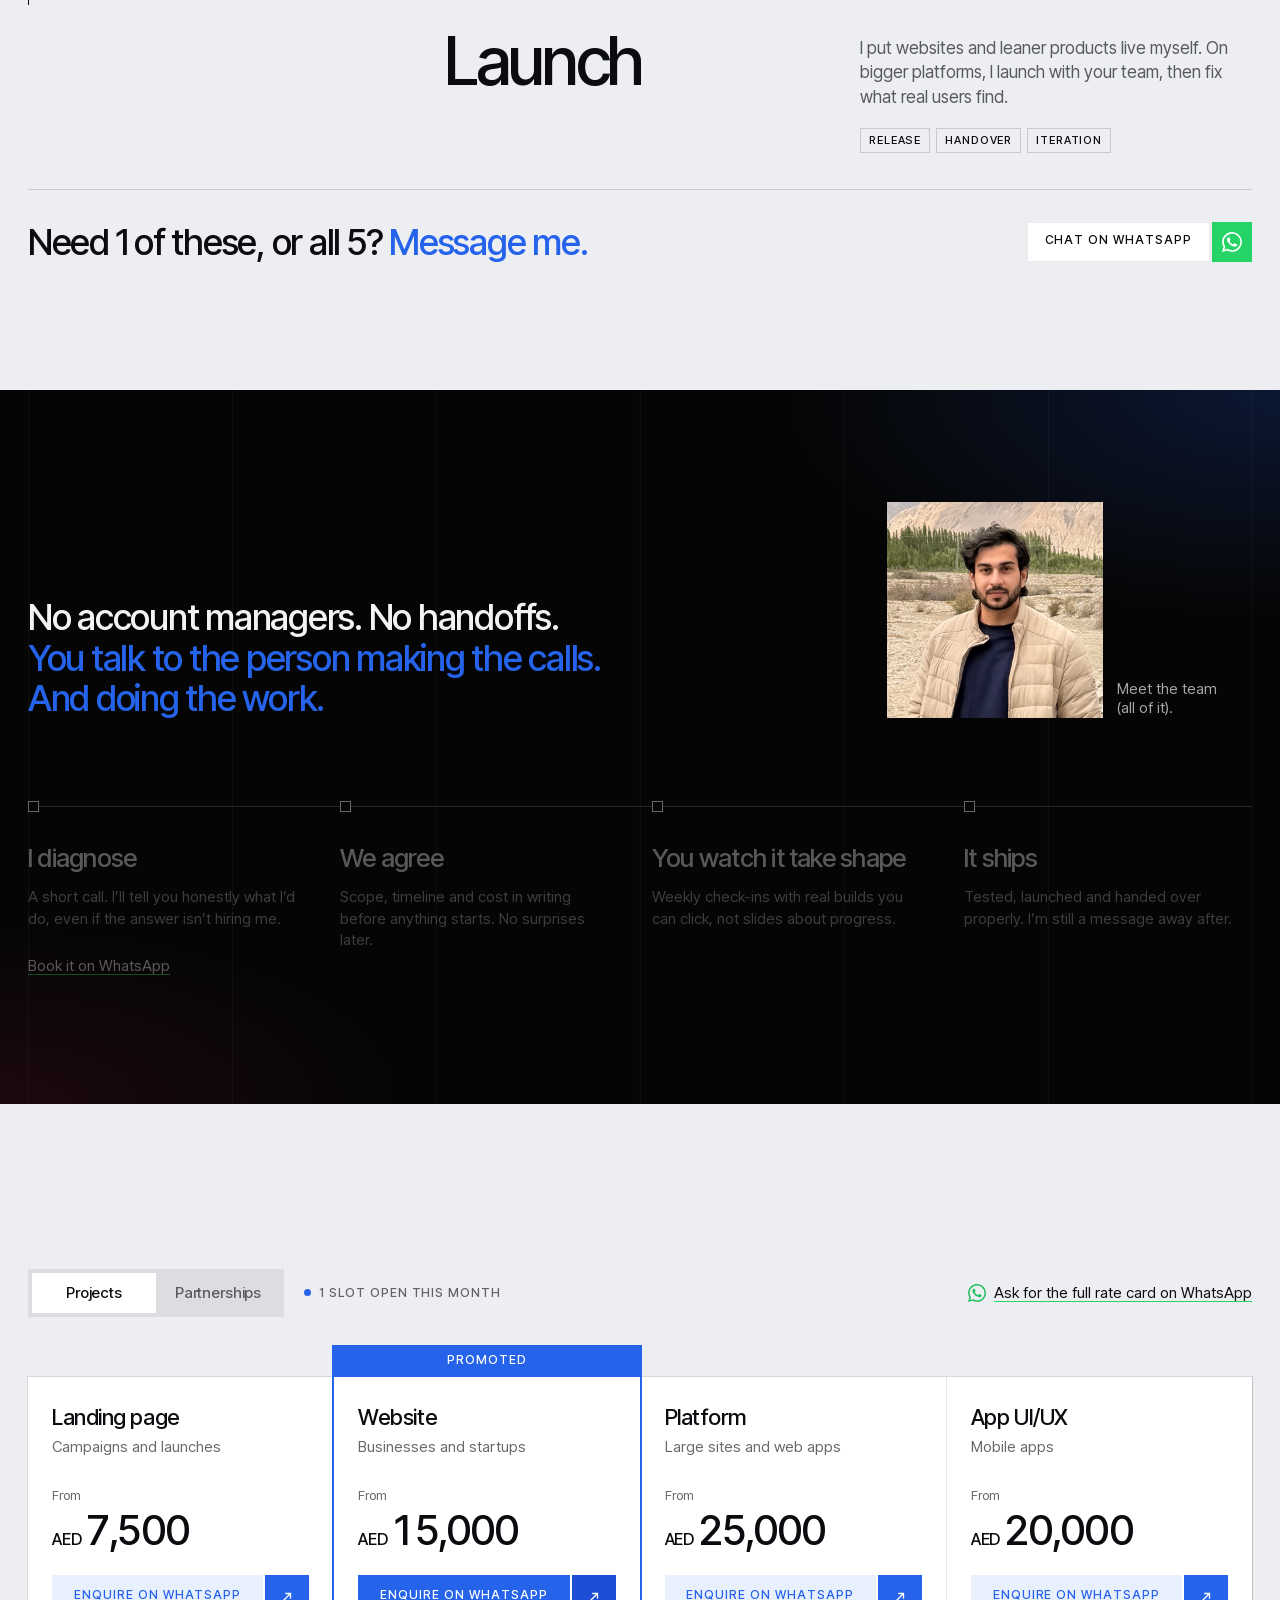
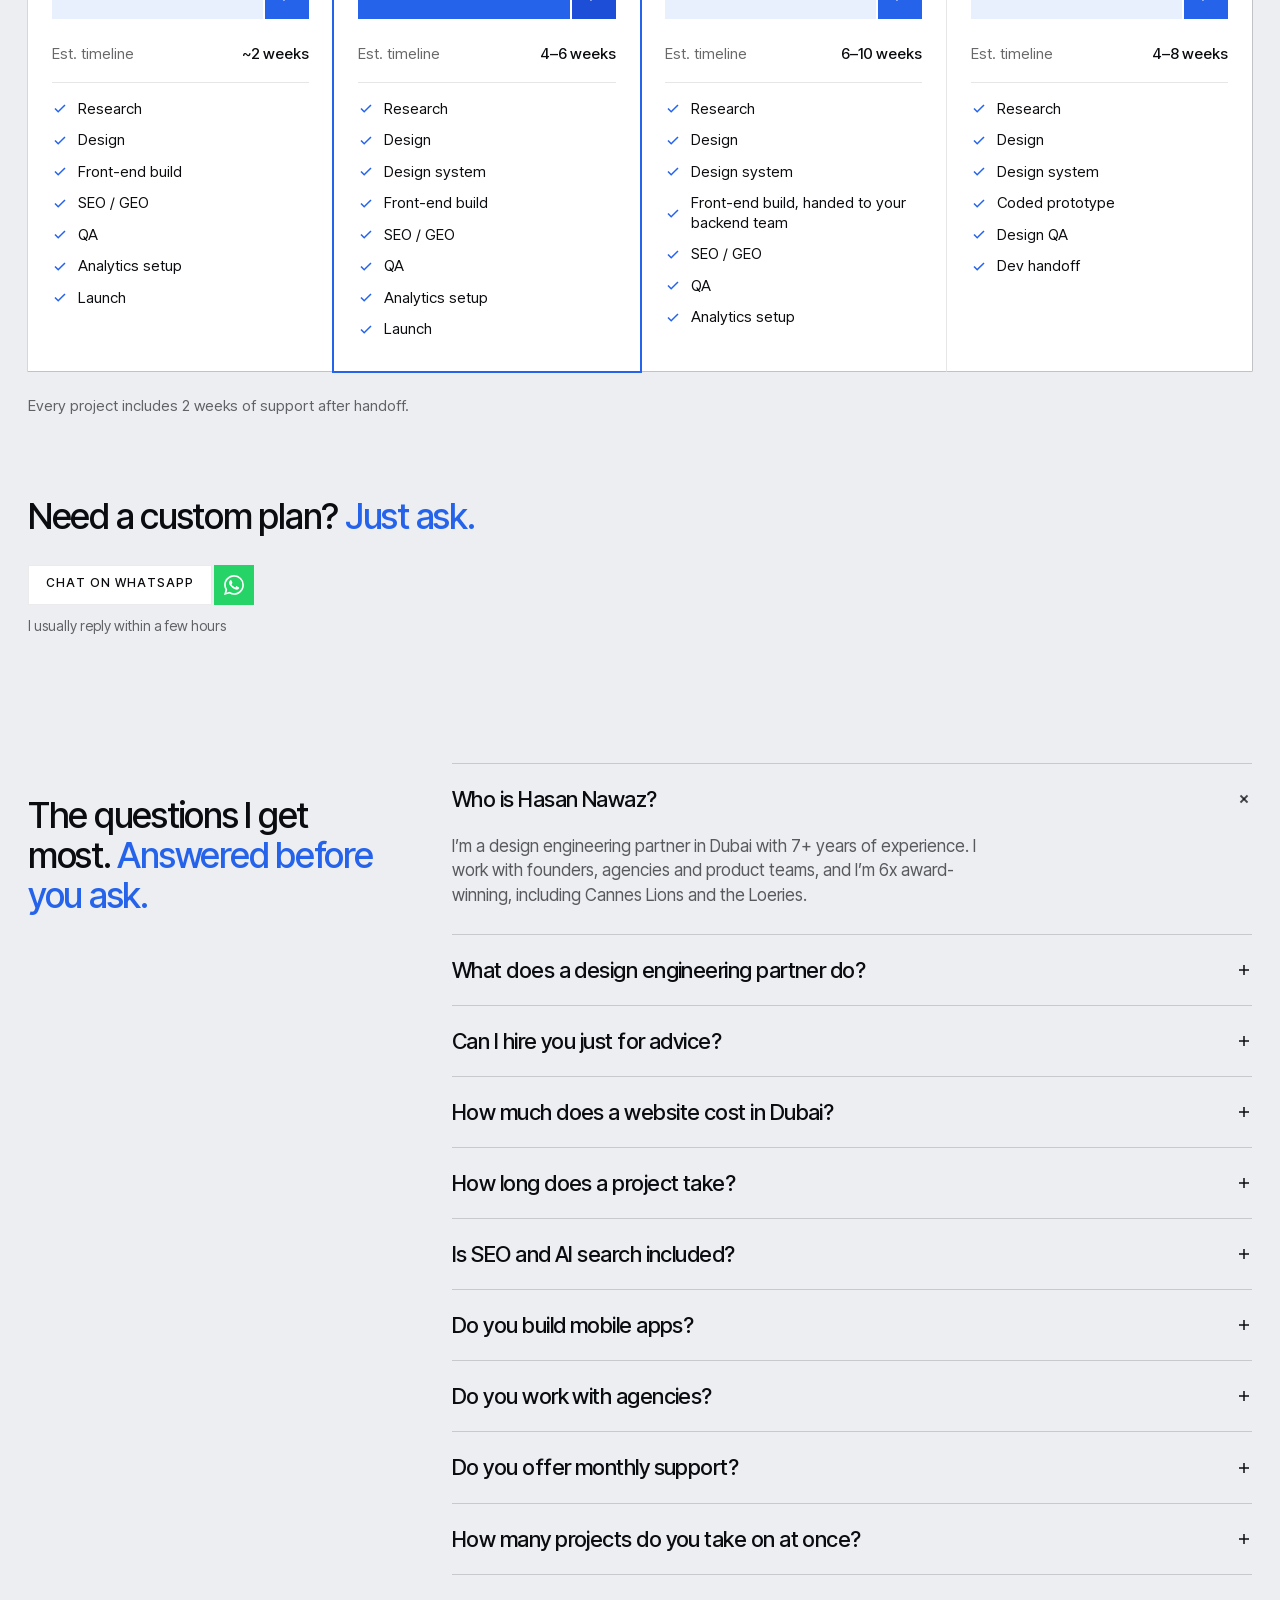
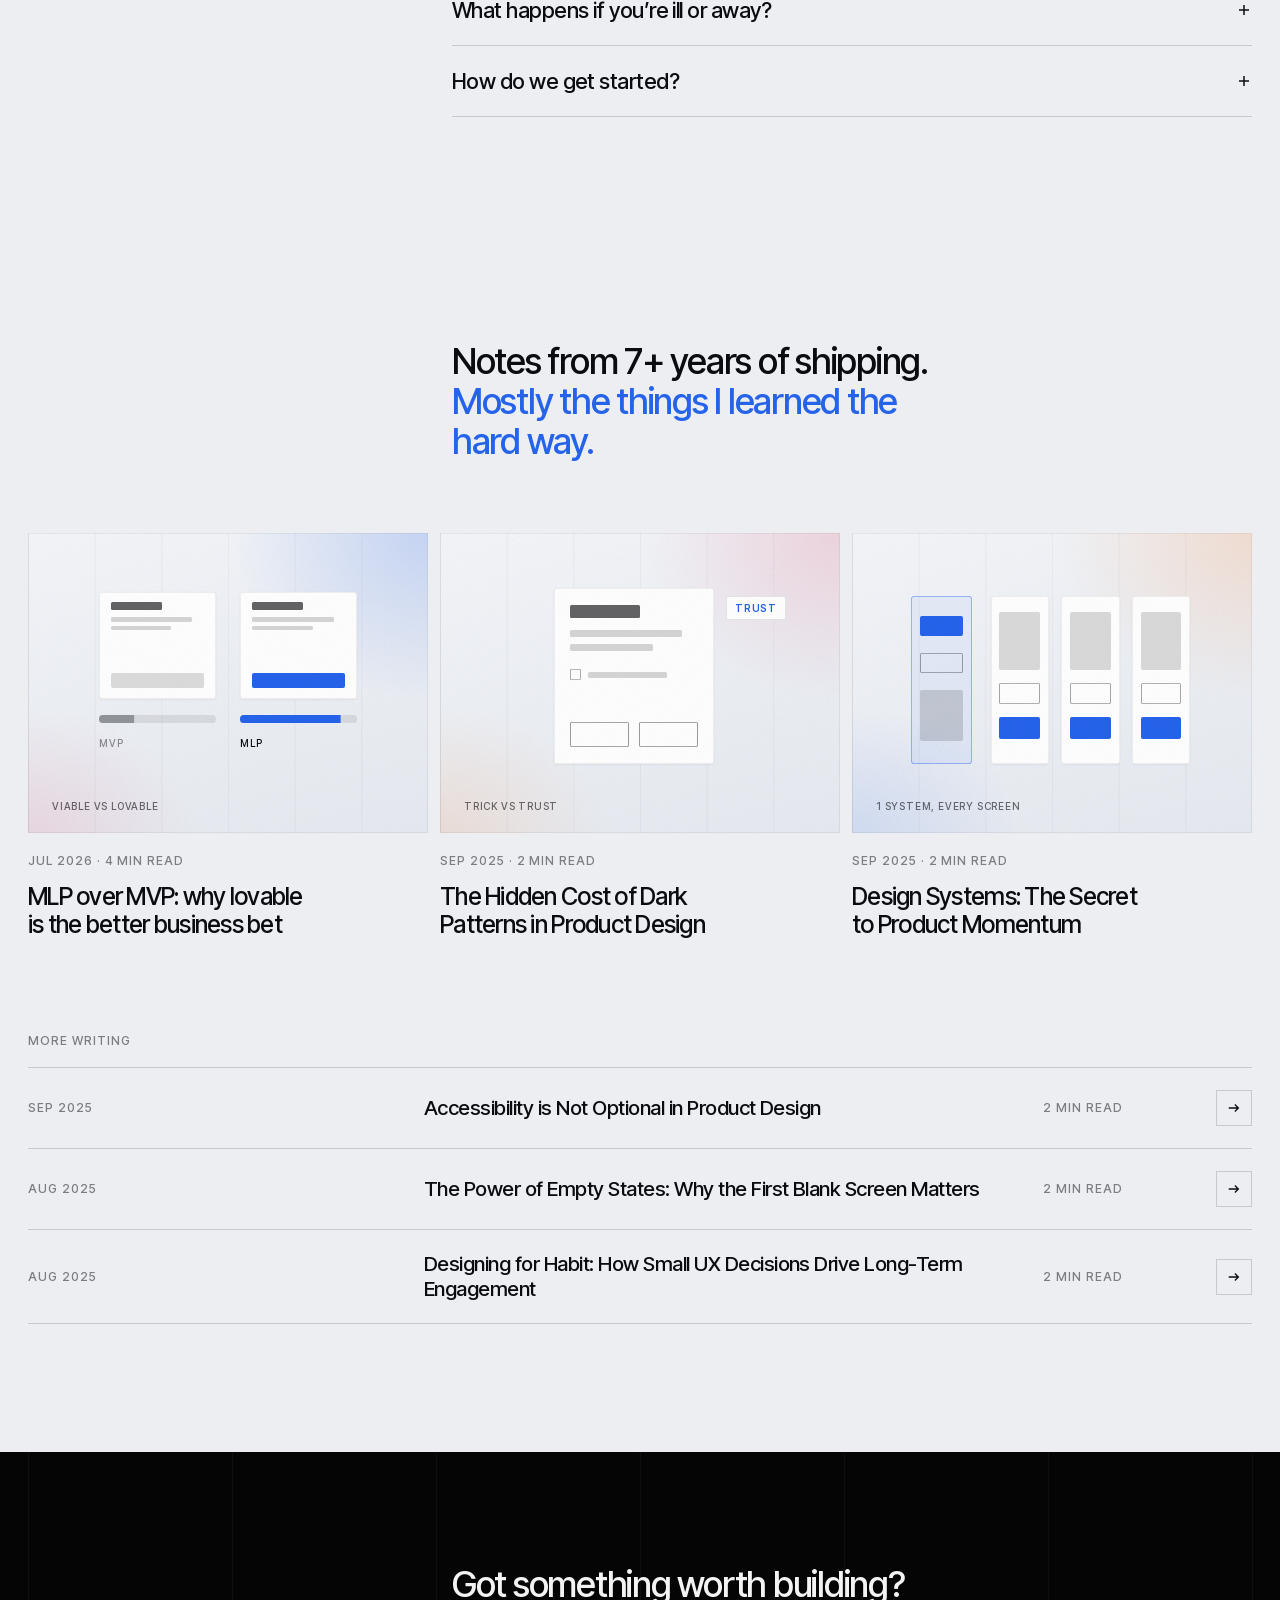
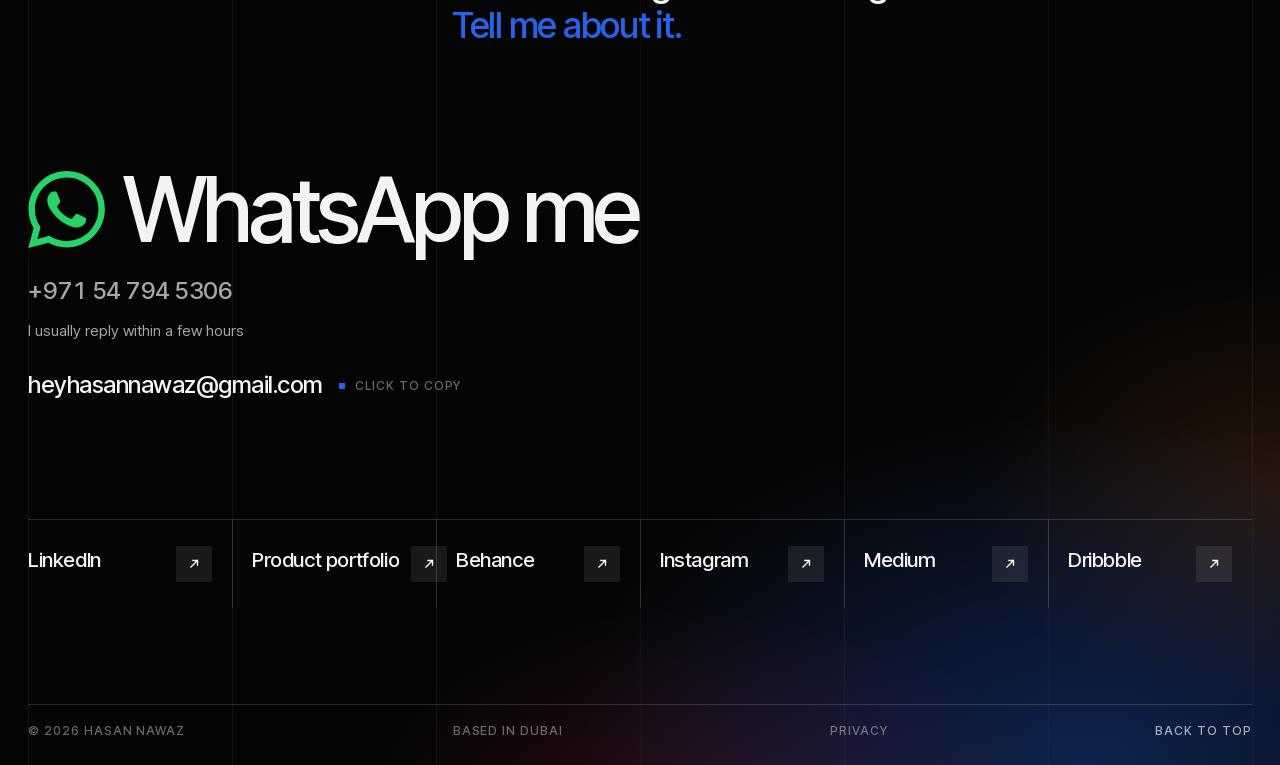
==== commit 2078e262: "Plan cards: Est. timeline Co-Authored-By: Claude Opus 5.5 <noreply@anthropic.com>" ====
--- a/index.html
+++ b/index.html
@@ -965,7 +965,7 @@
               <span class="btn-label"><span data-roll>Enquire on WhatsApp</span></span>
               <span class="ico ico--out" aria-hidden="true"><svg viewBox="0 0 16 16"><path d="M4 12L12 4M6 4h6v6"/></svg><svg viewBox="0 0 16 16"><path d="M4 12L12 4M6 4h6v6"/></svg></span>
             </a>
-            <p class="plan-spec"><span>Timeline</span><span>~2 weeks</span></p>
+            <p class="plan-spec"><span>Est. timeline</span><span>~2 weeks</span></p>
             <ul class="plan-list" role="list">
               <li><svg viewBox="0 0 16 16" aria-hidden="true"><path d="M3 8.5l3.2 3.2L13 5"/></svg><span>Research</span></li>
               <li><svg viewBox="0 0 16 16" aria-hidden="true"><path d="M3 8.5l3.2 3.2L13 5"/></svg><span>Design</span></li>
@@ -988,7 +988,7 @@
               <span class="btn-label"><span data-roll>Enquire on WhatsApp</span></span>
               <span class="ico ico--out" aria-hidden="true"><svg viewBox="0 0 16 16"><path d="M4 12L12 4M6 4h6v6"/></svg><svg viewBox="0 0 16 16"><path d="M4 12L12 4M6 4h6v6"/></svg></span>
             </a>
-            <p class="plan-spec"><span>Timeline</span><span>4–6 weeks</span></p>
+            <p class="plan-spec"><span>Est. timeline</span><span>4–6 weeks</span></p>
             <ul class="plan-list" role="list">
               <li><svg viewBox="0 0 16 16" aria-hidden="true"><path d="M3 8.5l3.2 3.2L13 5"/></svg><span>Research</span></li>
               <li><svg viewBox="0 0 16 16" aria-hidden="true"><path d="M3 8.5l3.2 3.2L13 5"/></svg><span>Design</span></li>
@@ -1011,7 +1011,7 @@
               <span class="btn-label"><span data-roll>Enquire on WhatsApp</span></span>
               <span class="ico ico--out" aria-hidden="true"><svg viewBox="0 0 16 16"><path d="M4 12L12 4M6 4h6v6"/></svg><svg viewBox="0 0 16 16"><path d="M4 12L12 4M6 4h6v6"/></svg></span>
             </a>
-            <p class="plan-spec"><span>Timeline</span><span>6–10 weeks</span></p>
+            <p class="plan-spec"><span>Est. timeline</span><span>6–10 weeks</span></p>
             <ul class="plan-list" role="list">
               <li><svg viewBox="0 0 16 16" aria-hidden="true"><path d="M3 8.5l3.2 3.2L13 5"/></svg><span>Research</span></li>
               <li><svg viewBox="0 0 16 16" aria-hidden="true"><path d="M3 8.5l3.2 3.2L13 5"/></svg><span>Design</span></li>
@@ -1033,7 +1033,7 @@
               <span class="btn-label"><span data-roll>Enquire on WhatsApp</span></span>
               <span class="ico ico--out" aria-hidden="true"><svg viewBox="0 0 16 16"><path d="M4 12L12 4M6 4h6v6"/></svg><svg viewBox="0 0 16 16"><path d="M4 12L12 4M6 4h6v6"/></svg></span>
             </a>
-            <p class="plan-spec"><span>Timeline</span><span>4–8 weeks</span></p>
+            <p class="plan-spec"><span>Est. timeline</span><span>4–8 weeks</span></p>
             <ul class="plan-list" role="list">
               <li><svg viewBox="0 0 16 16" aria-hidden="true"><path d="M3 8.5l3.2 3.2L13 5"/></svg><span>Research</span></li>
               <li><svg viewBox="0 0 16 16" aria-hidden="true"><path d="M3 8.5l3.2 3.2L13 5"/></svg><span>Design</span></li>
--- a/styles.css
+++ b/styles.css
@@ -613,6 +613,7 @@
 
 .hero-intro {
   max-width: 34ch;
+  text-wrap: pretty; /* keeps the 3 full lines, but never leaves 1 word alone on the last */
   font-size: 18px;
   line-height: 1.4;
   letter-spacing: -0.01em;
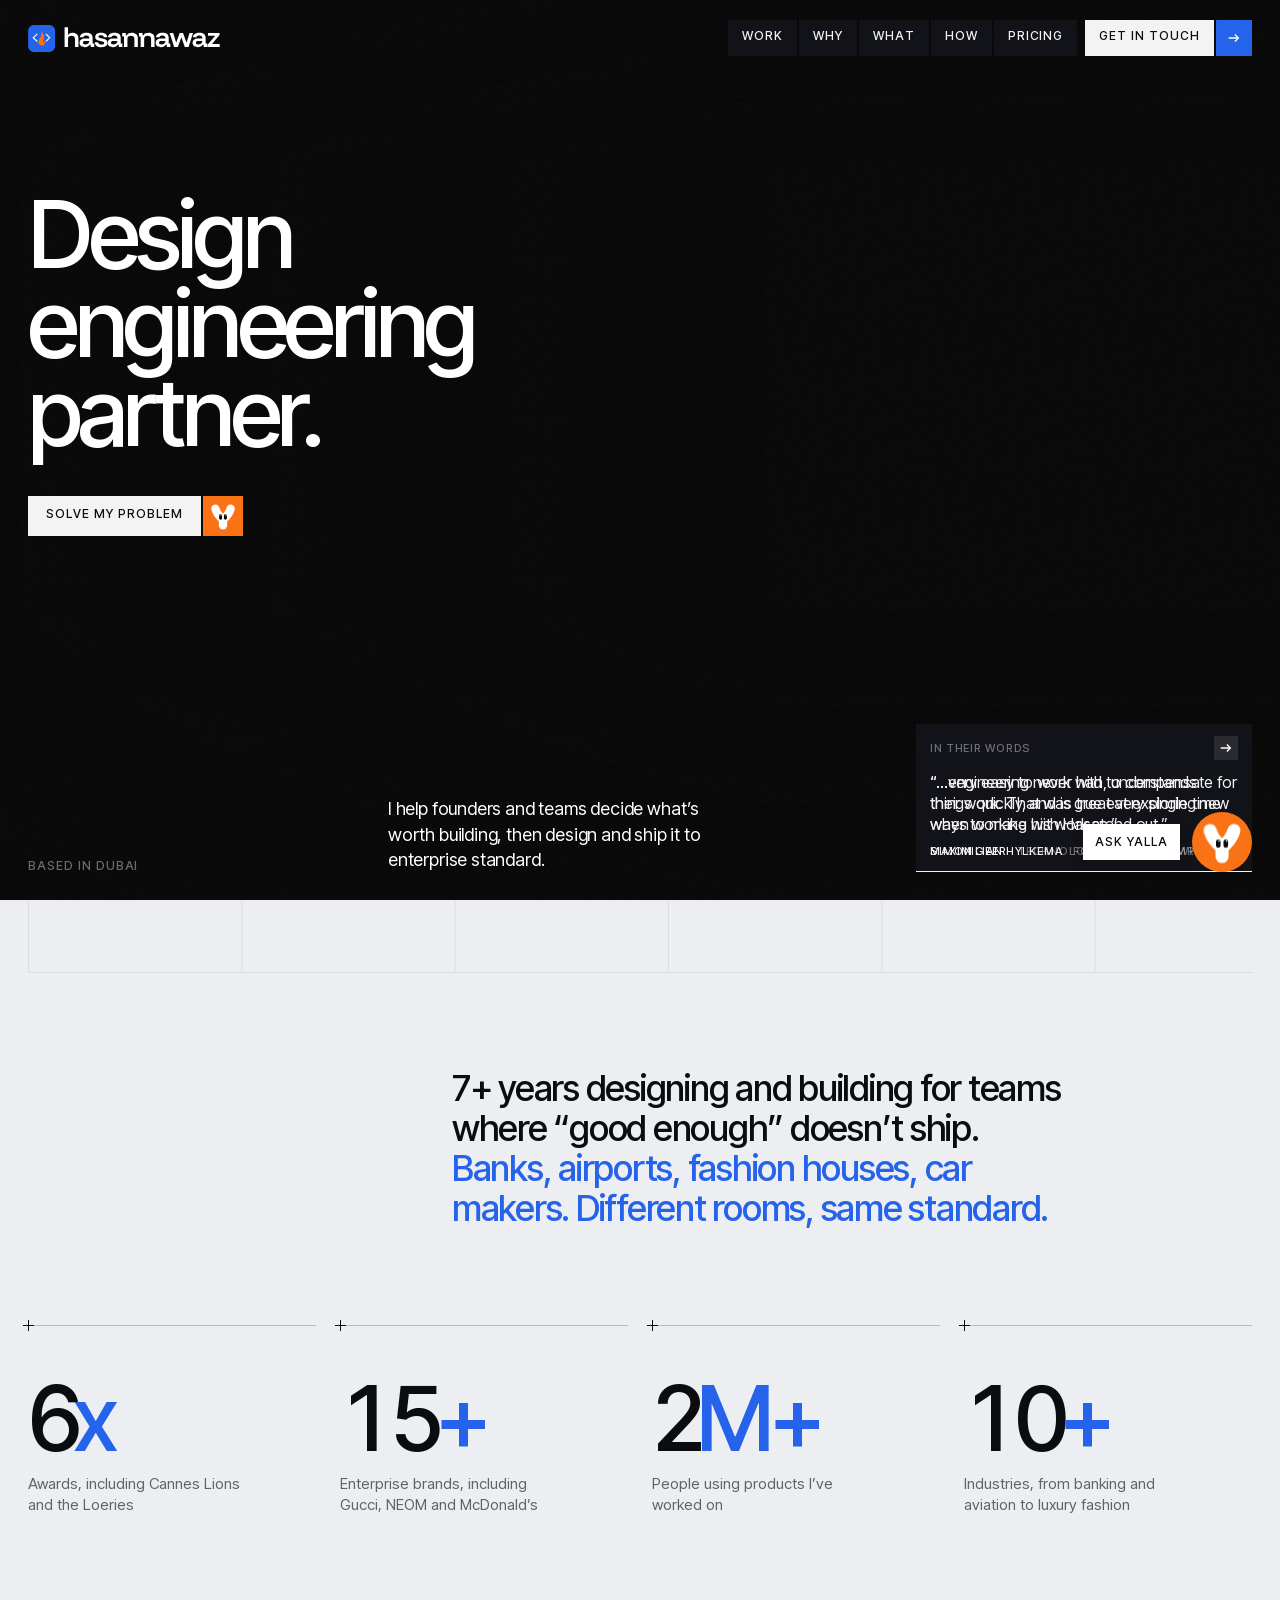
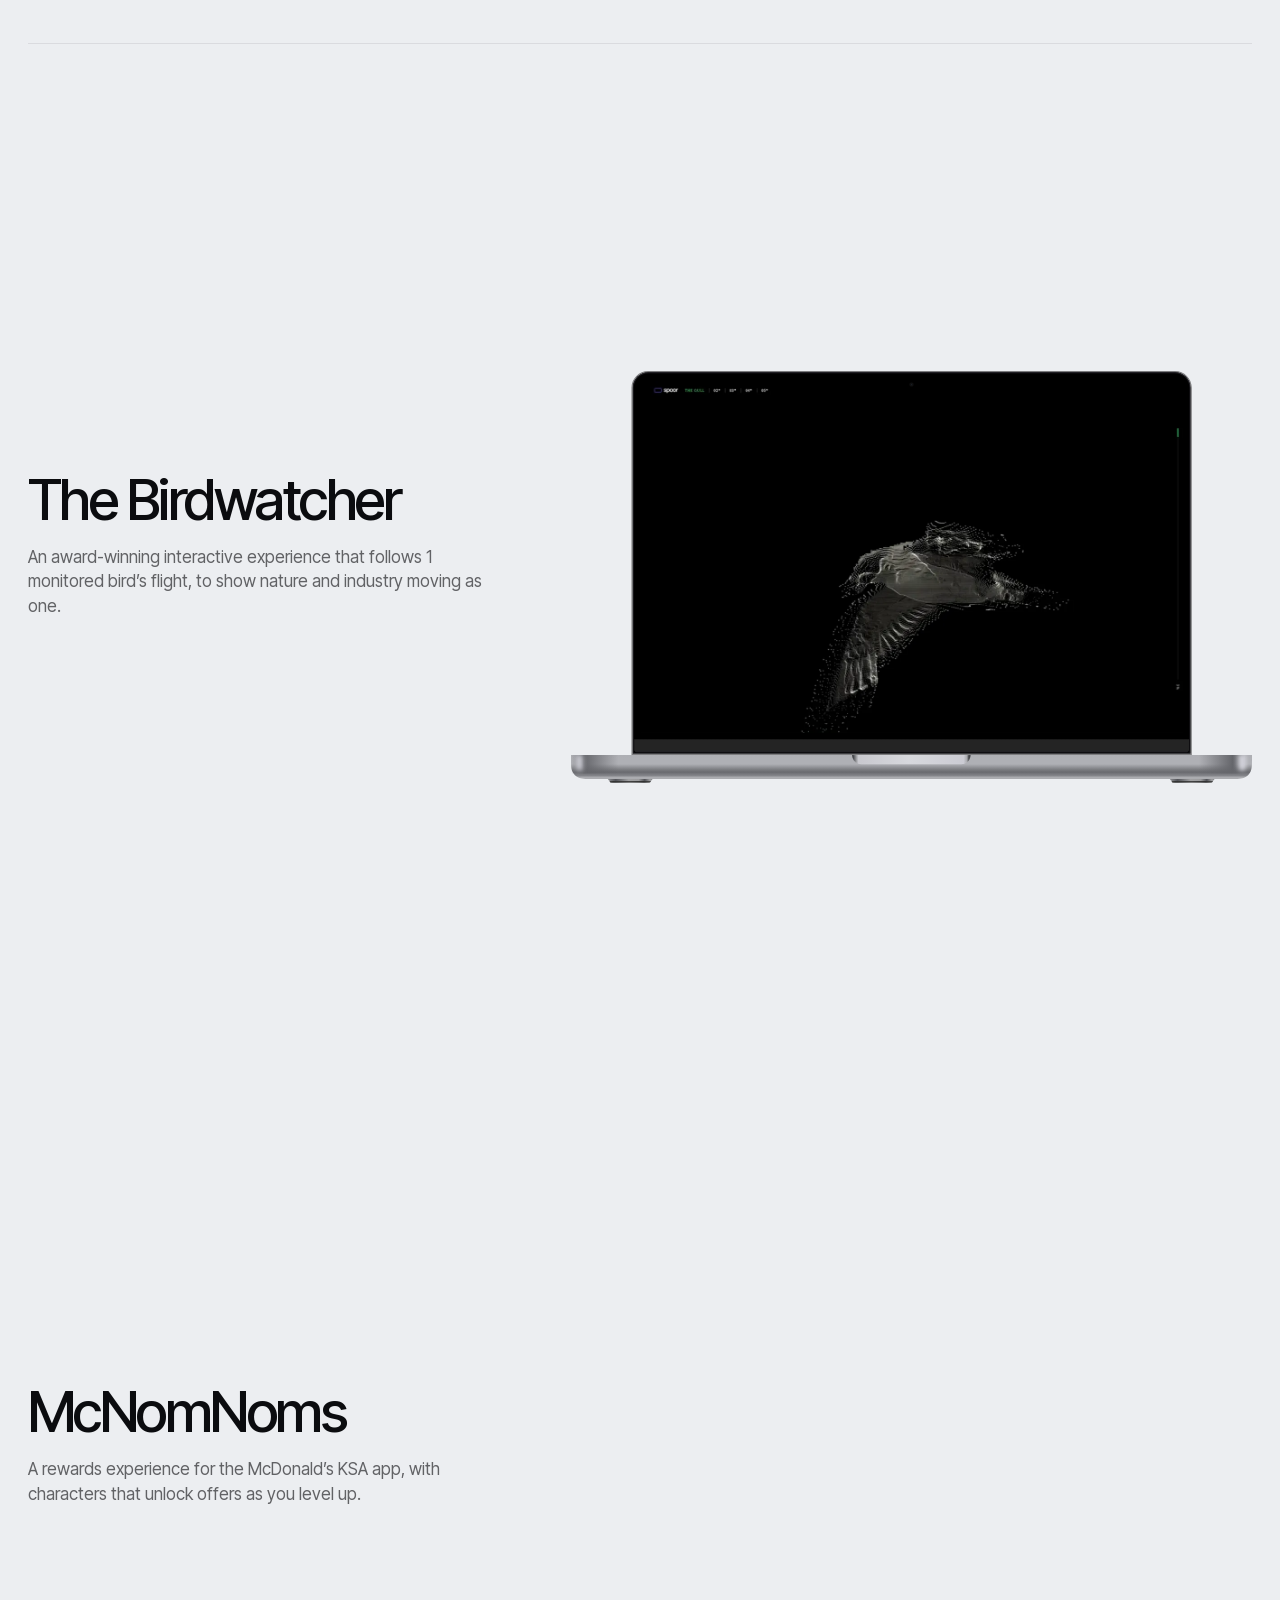
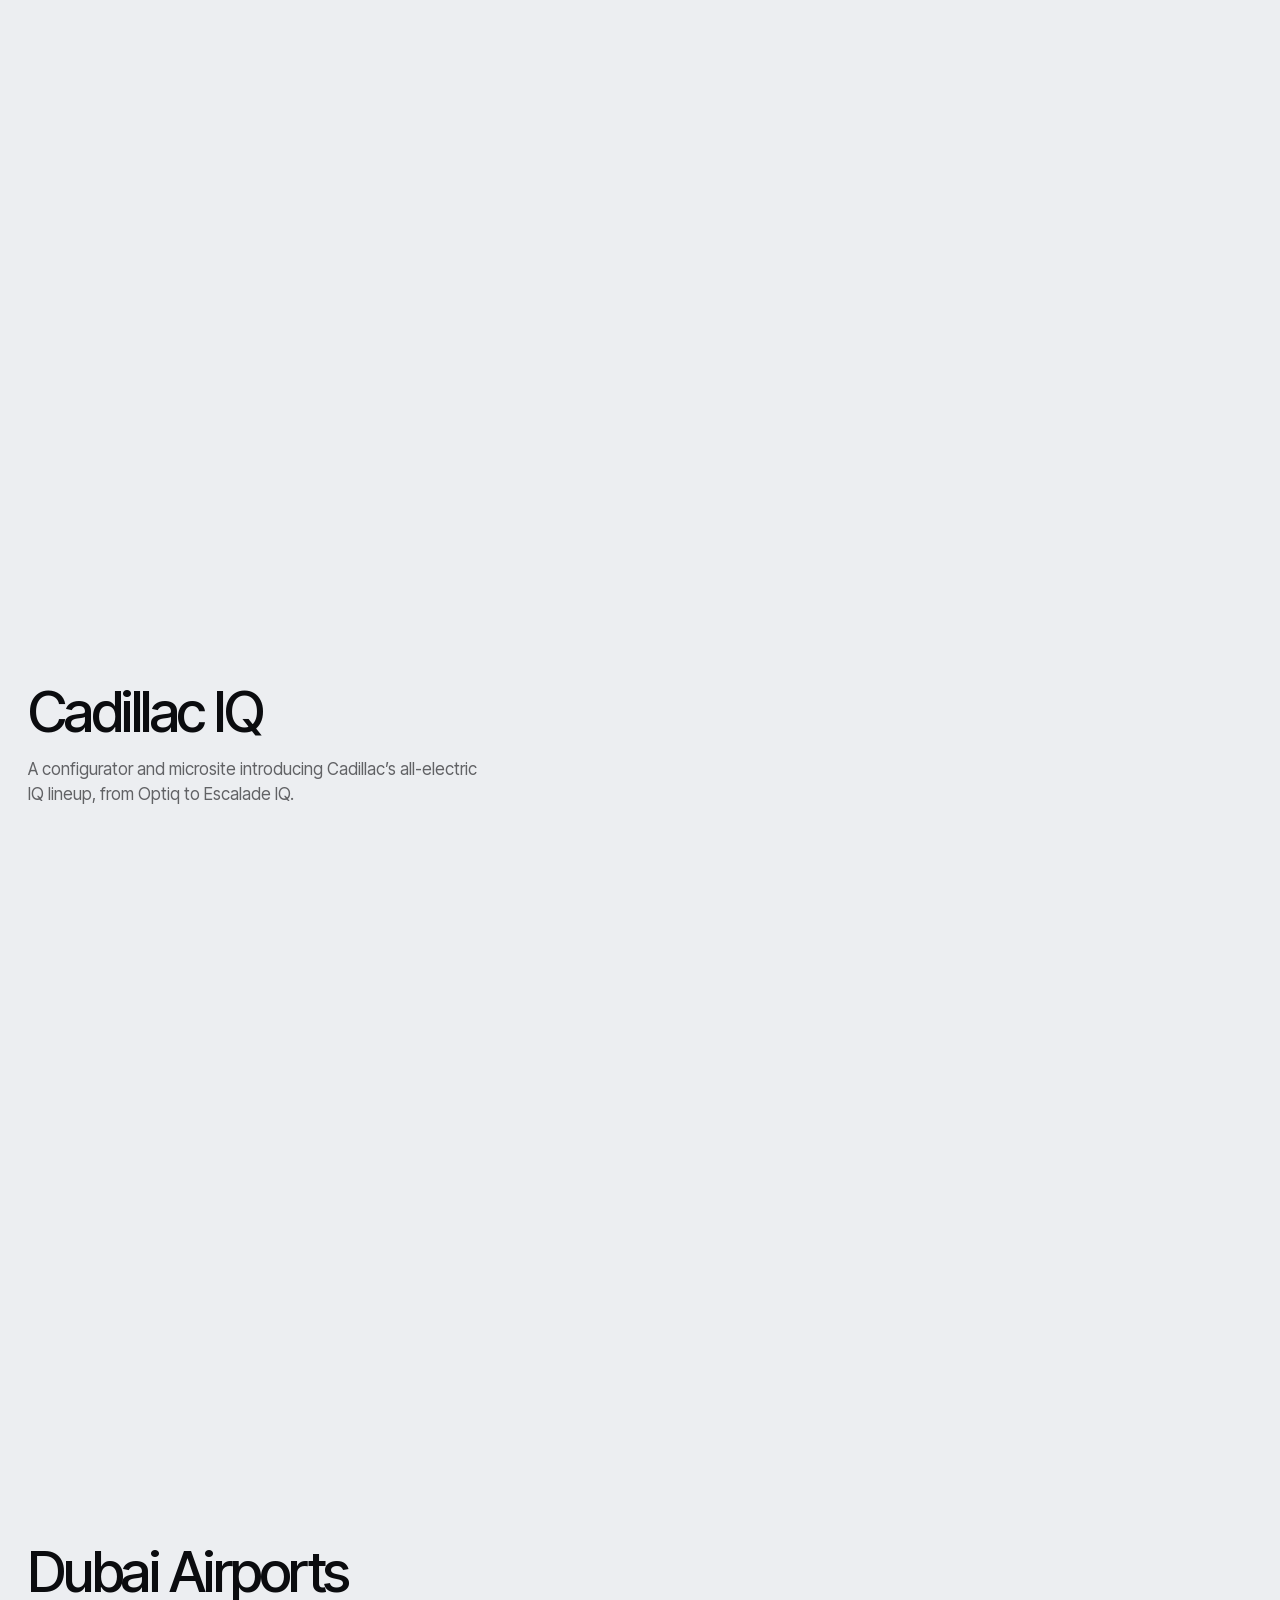
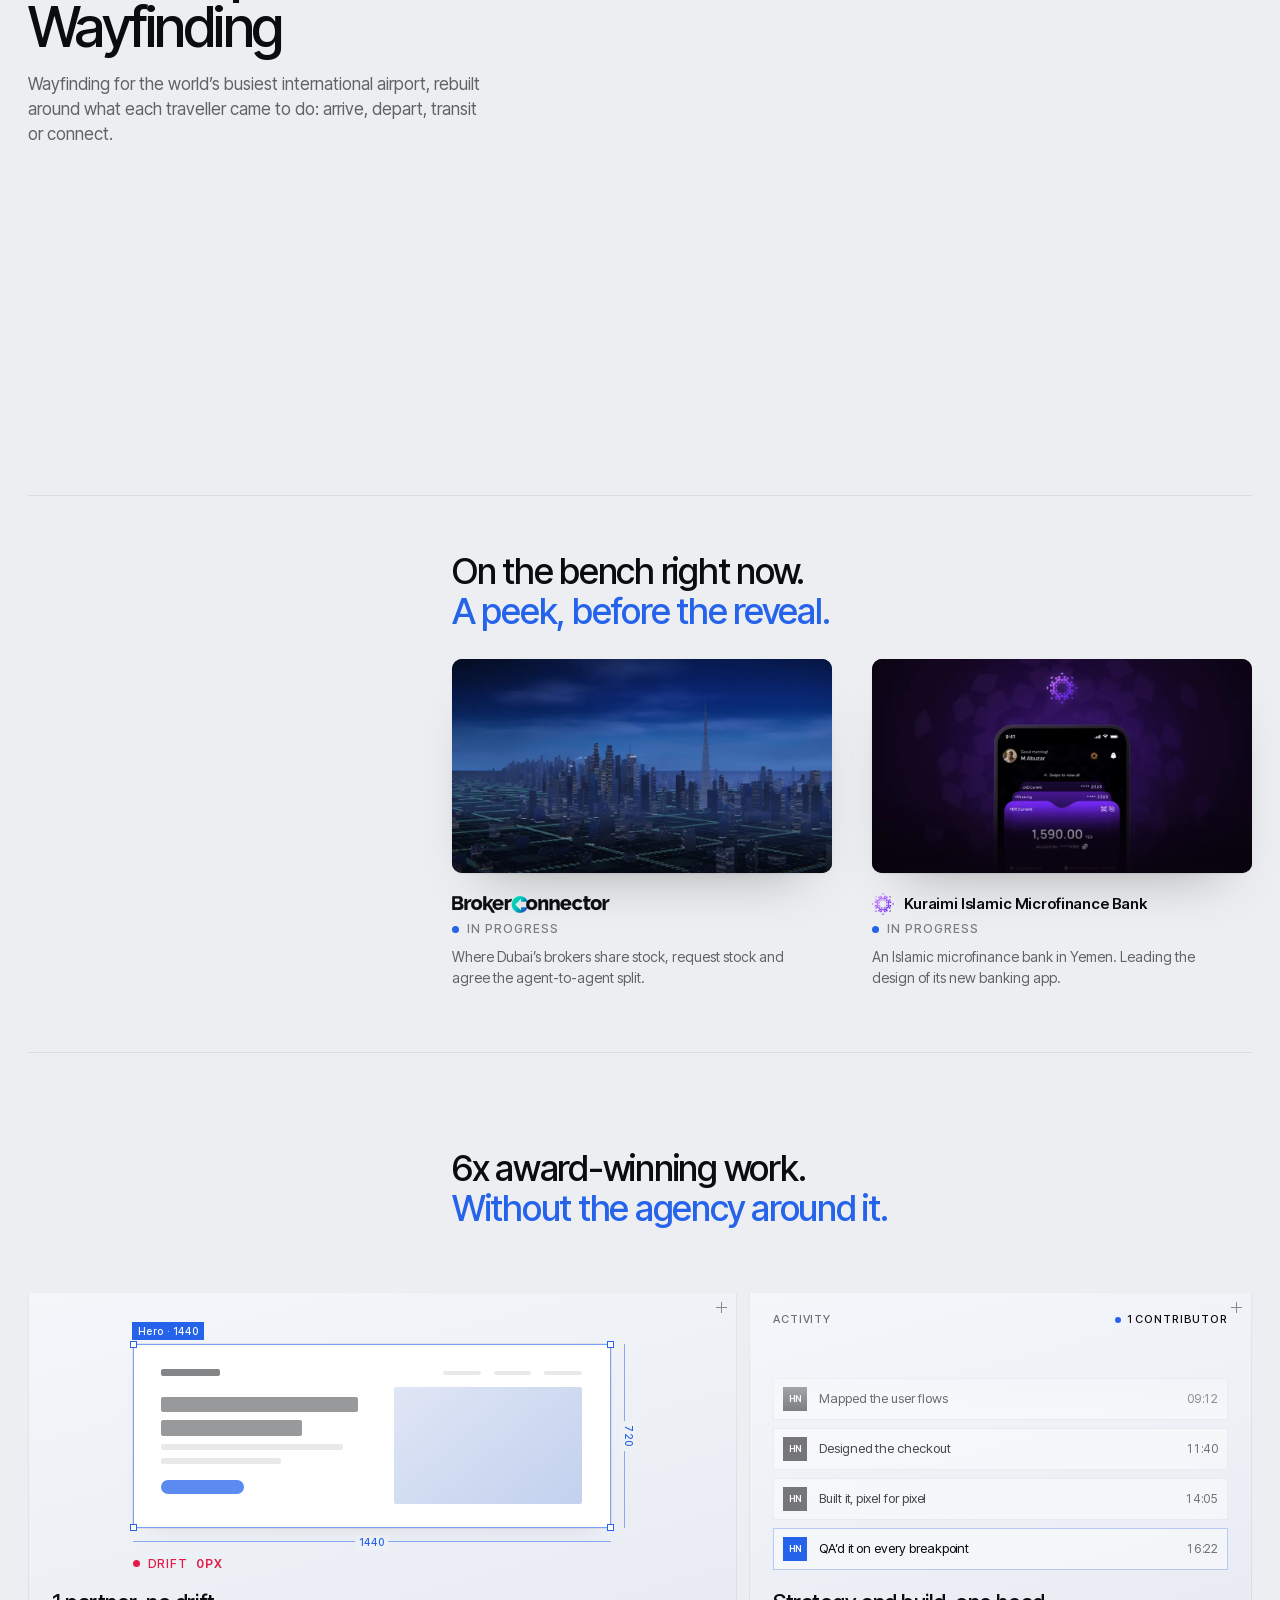
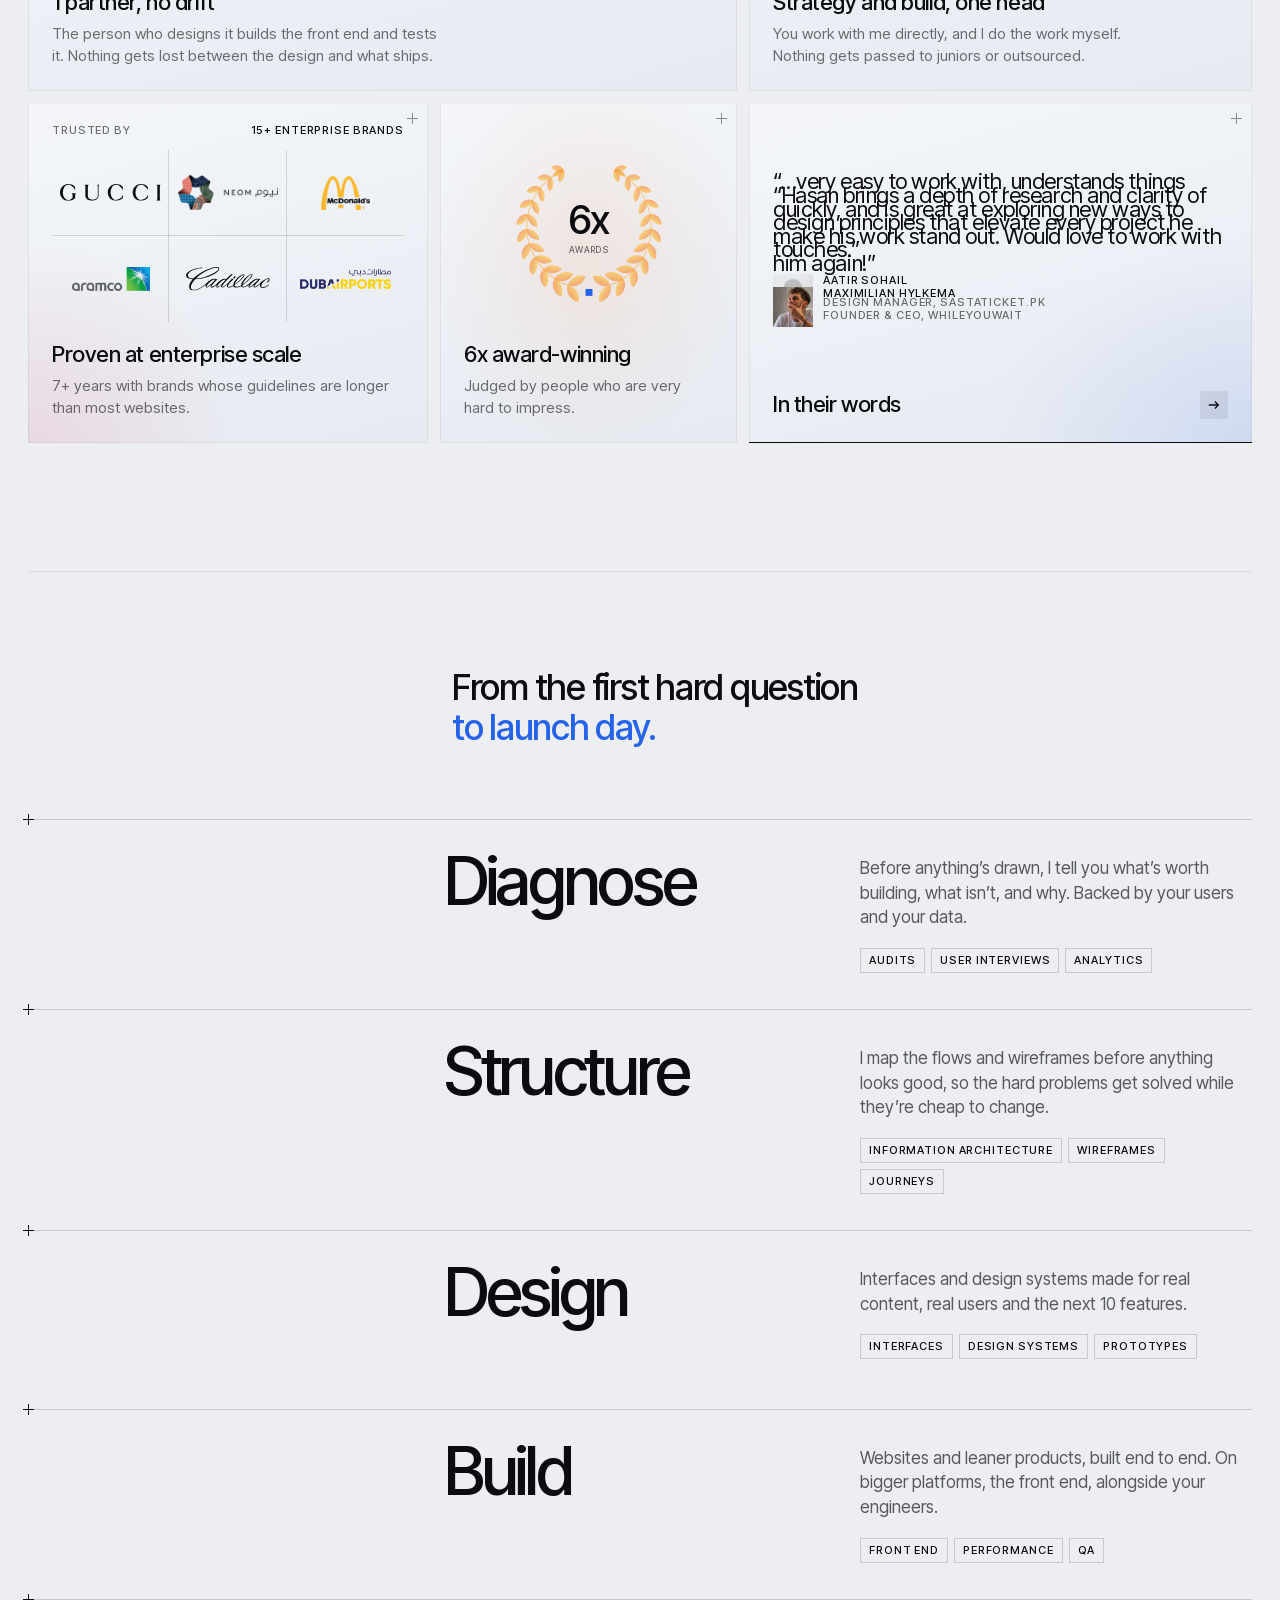
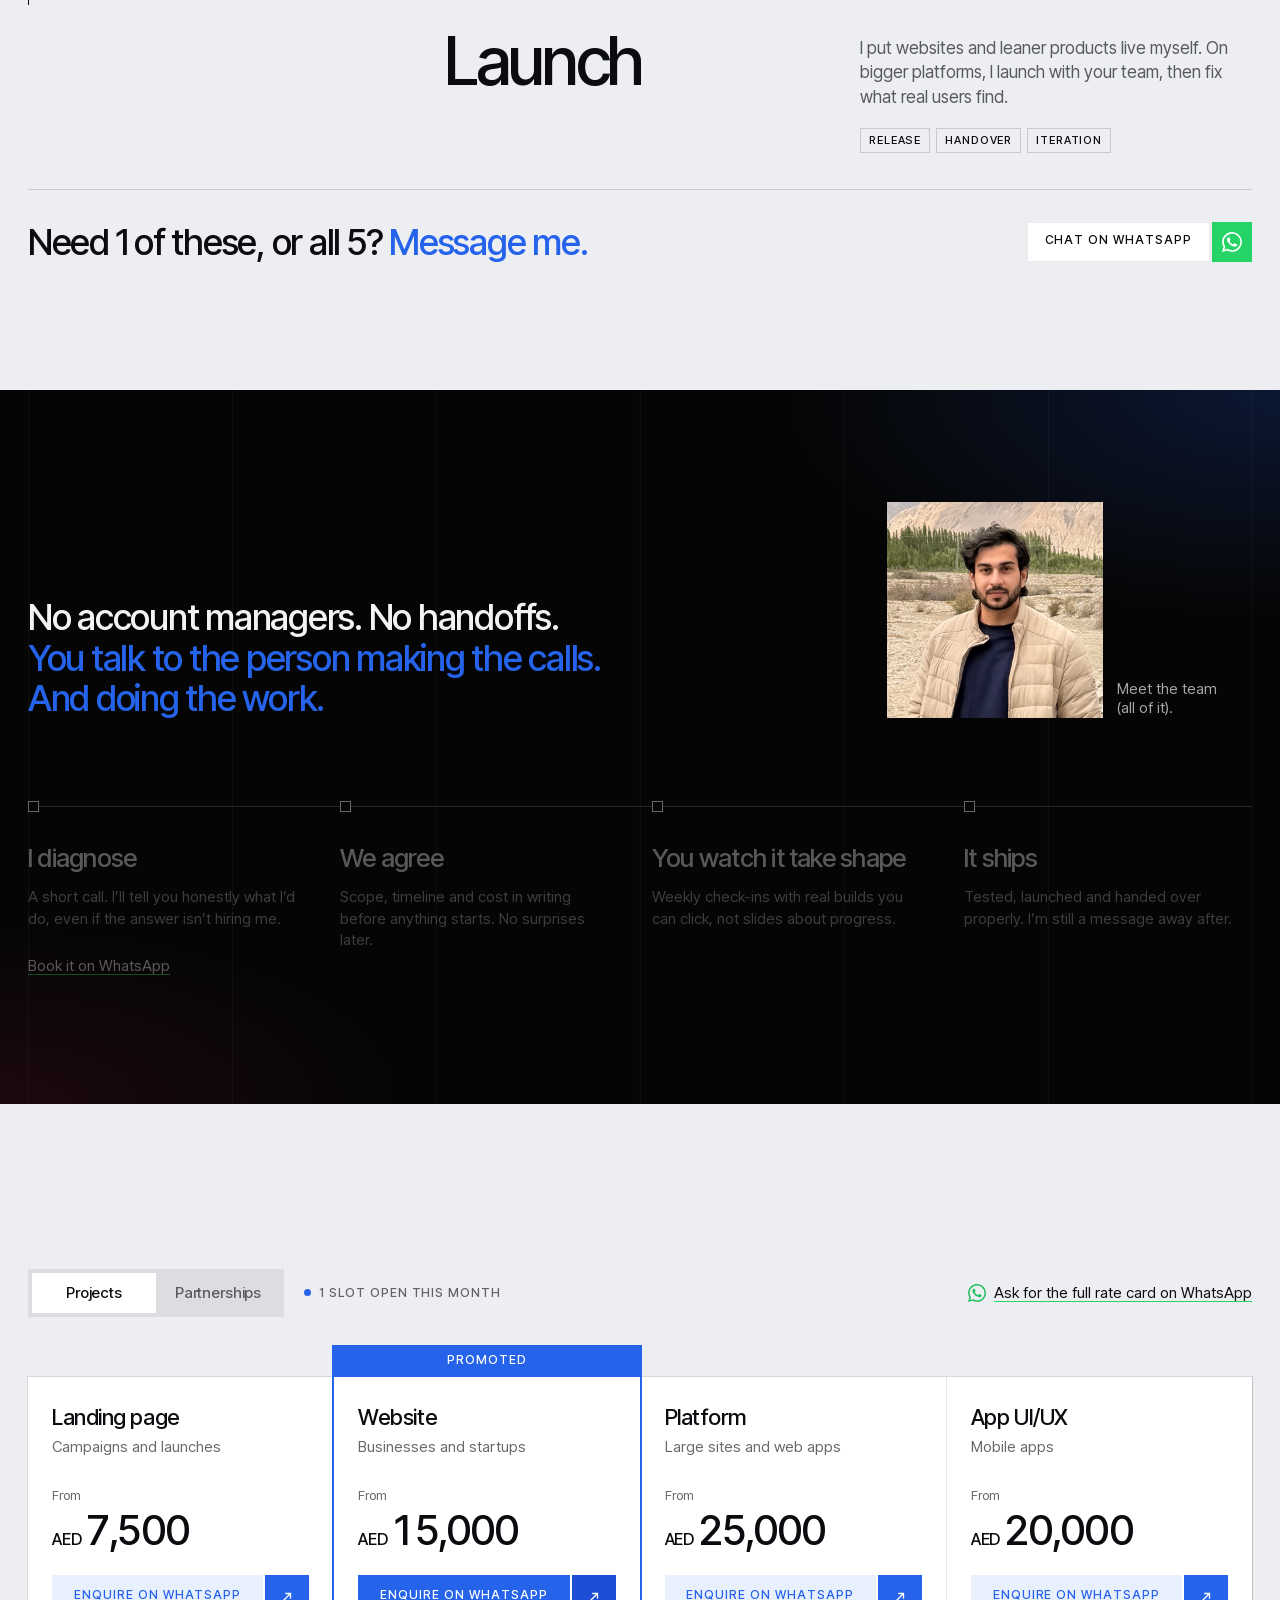
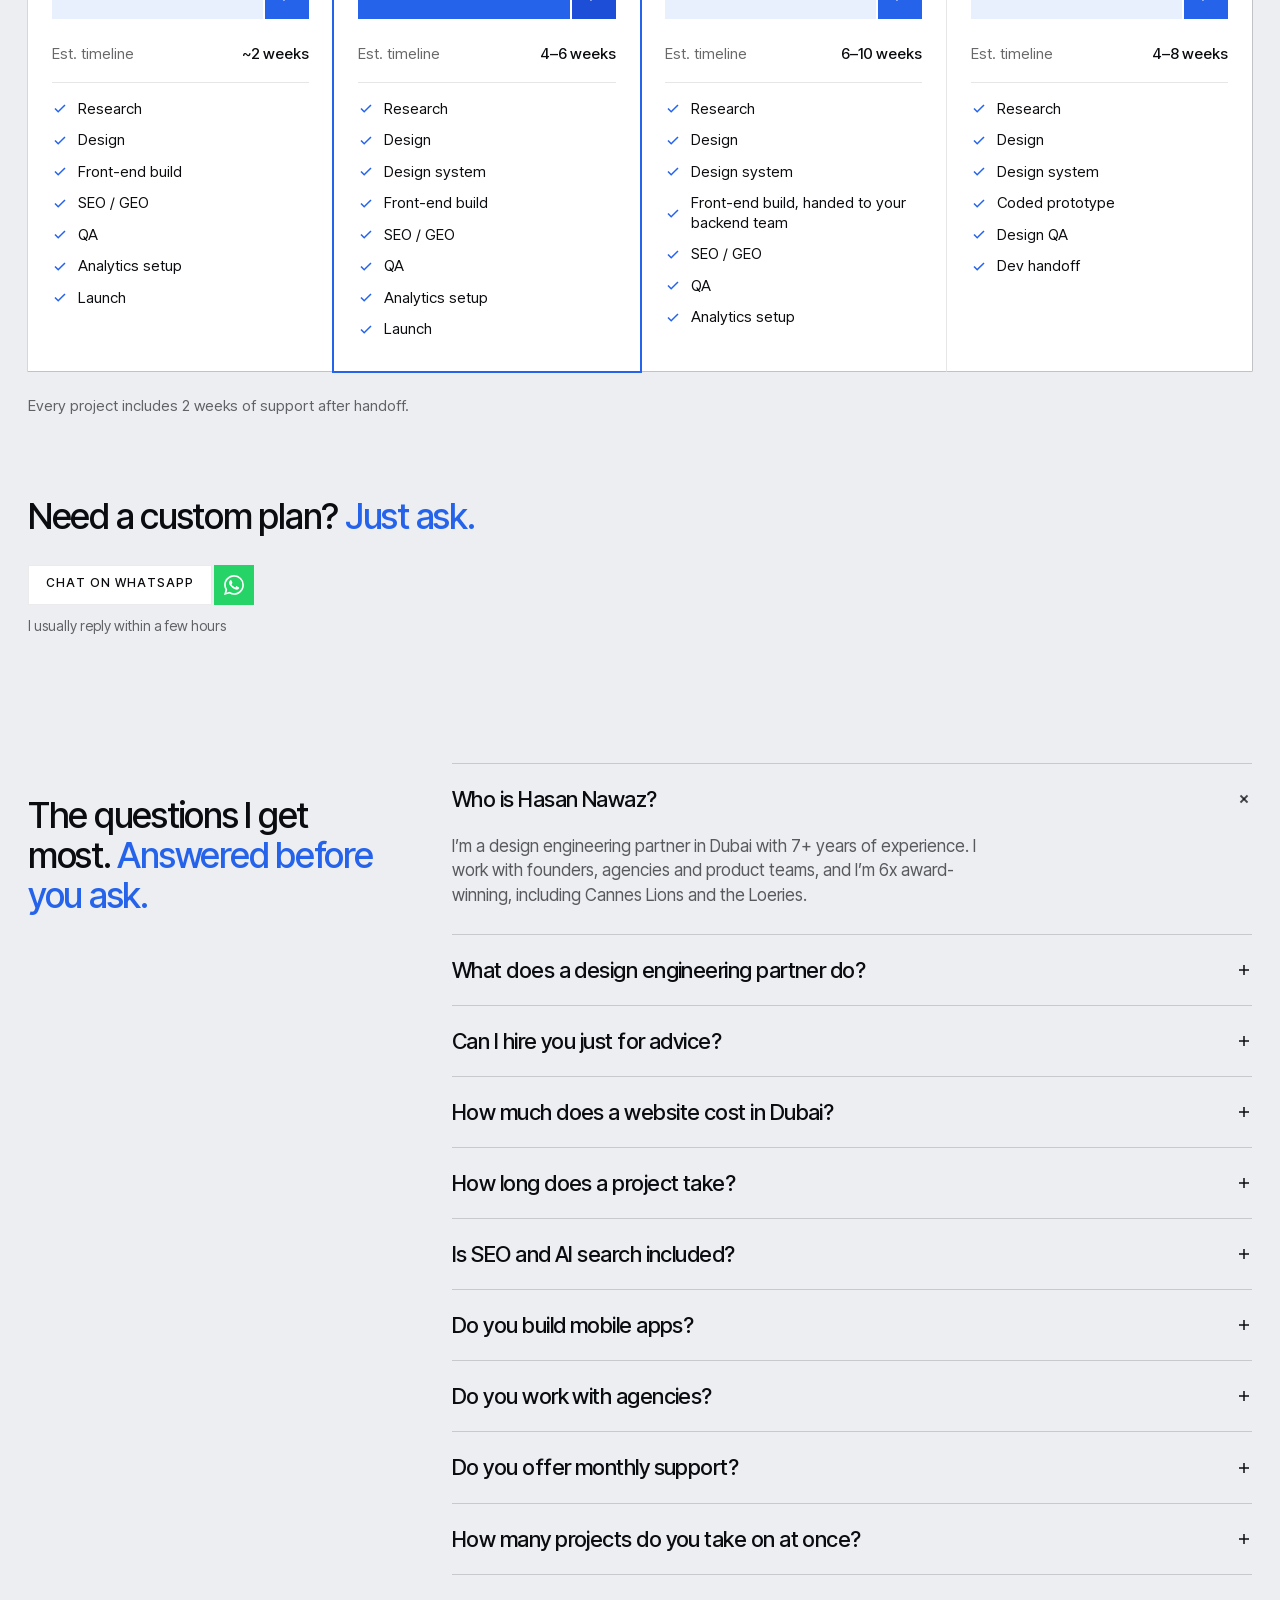
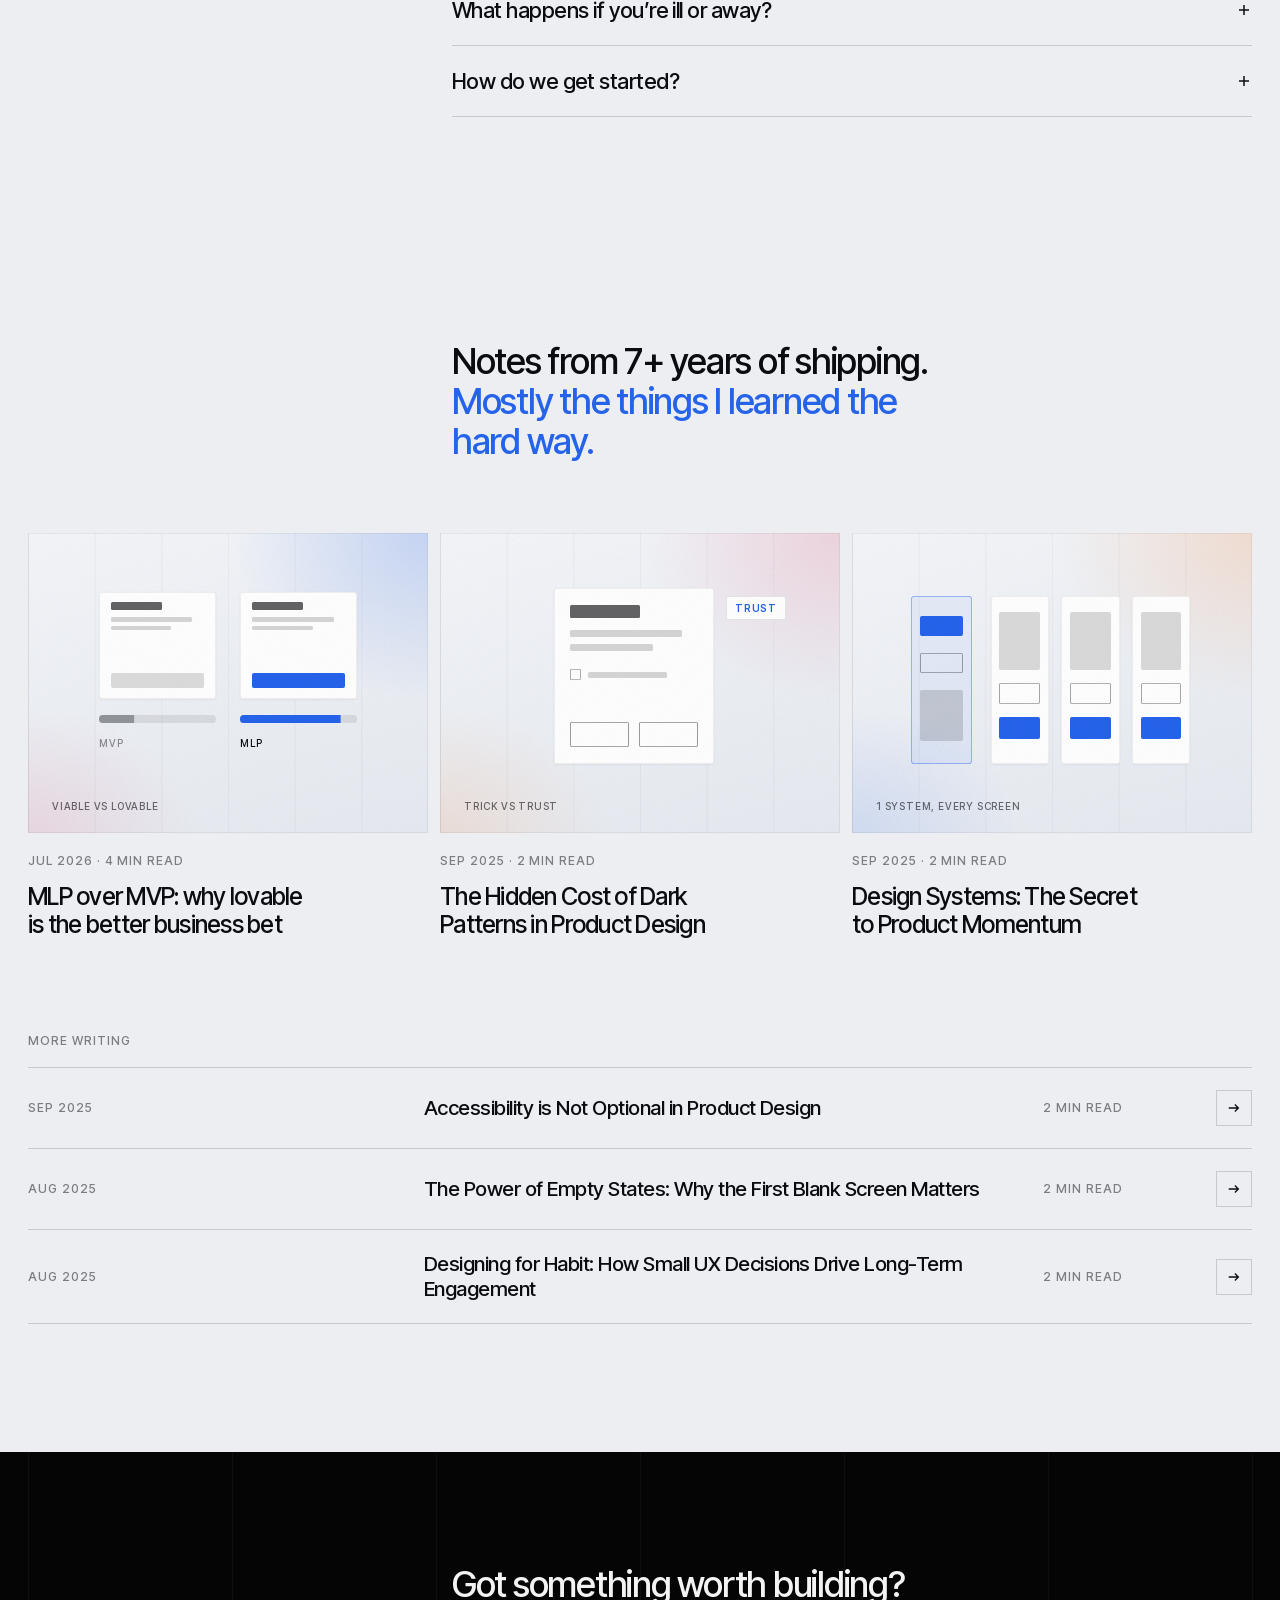
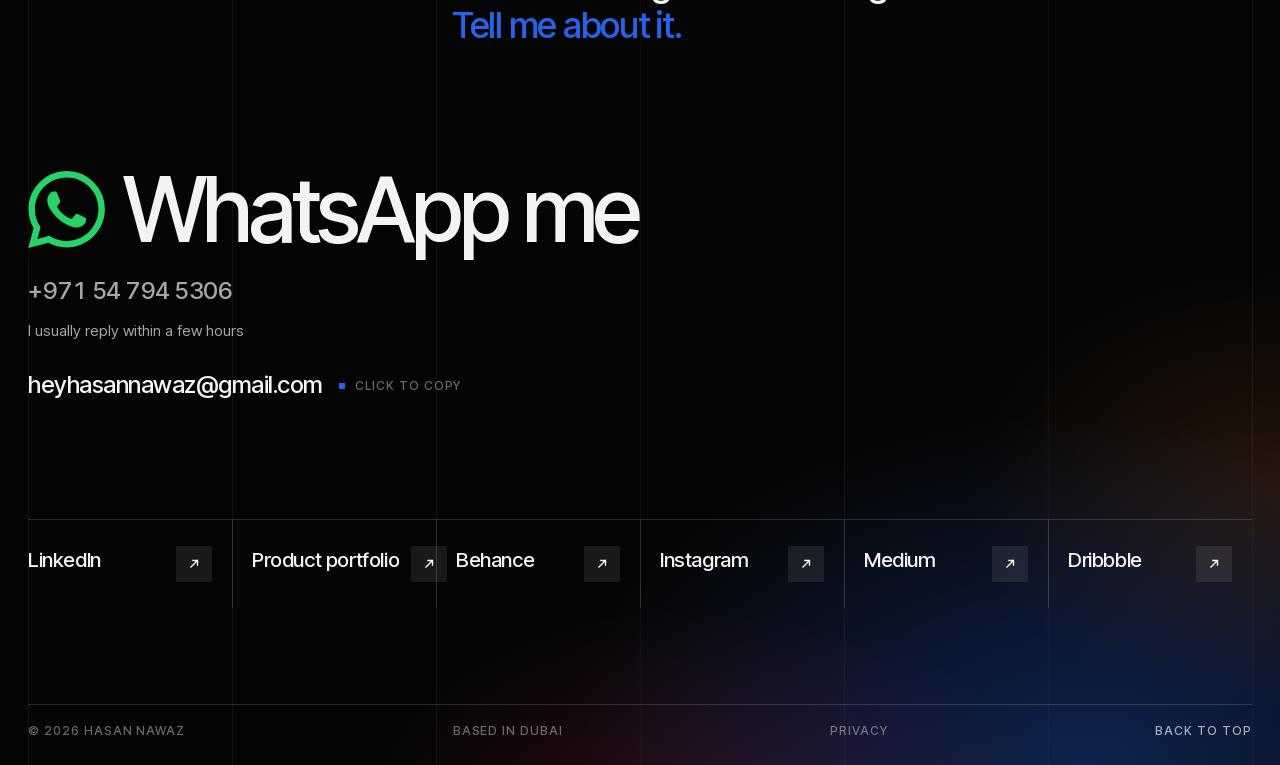
==== commit 9c0a5110: "New logo lockup; the homepage logo reloads the page - Hasan's new lockup (1 artwork, 341x48) replace" ====
--- a/index.html
+++ b/index.html
@@ -390,9 +390,10 @@
 <body>
 
   <header class="nav" data-nav>
-    <a class="logo intro" style="--d:.1s" href="#top" aria-label="Hasan Nawaz, back to top">
-      <!-- Primary lockup: the mark (keeps its colours) + assets/logo.svg inlined so the letters follow the nav colour -->
-      <svg class="logo-mark" aria-hidden="true" focusable="false" viewBox="0 0 89 89"><rect width="88.8989" height="88.8989" rx="20" fill="#2563EB"/><path d="M43.4643 21C44.4265 21.4684 46.7513 24.7281 47.4126 25.707C51.6066 31.9151 53.1683 39.4463 51.4425 46.7637C51.0049 48.6191 48.0731 56.4833 49.6516 57.8234L49.9179 57.7685C50.9536 56.9243 52.2333 53.517 52.3788 52.0742C52.4289 51.577 52.5545 50.1632 52.7321 49.8426L52.8793 49.8483C53.7934 51.23 54.9022 54.4875 55.0895 56.1744C55.4531 59.4474 55.0062 61.7776 53.0297 64.3775C51.4194 66.1621 48.9499 67.4614 46.5243 67.771C43.0776 68.2109 39.9053 66.4998 37.2759 64.4209C32.6242 60.7158 33.3121 53.397 35.6832 48.6239C37.8604 44.2412 40.6547 41.1829 42.171 36.3794C43.895 30.9178 43.9897 26.5763 43.4643 21Z" fill="#F97316"/><path d="M28.7522 28.5156C30.762 28.3118 31.6346 30.3528 30.2178 31.8491C28.8573 33.2861 27.4086 34.5387 25.9572 35.881C23.8087 37.8681 21.8025 40.1141 19.4879 41.905C22.9044 44.784 25.9347 48.1846 29.3478 51.0424C31.45 52.8025 31.7357 55.3491 28.6623 55.3389C27.2529 54.6393 24.3879 51.5239 22.973 50.1946C20.4725 47.8427 17.0883 45.1069 15.0817 42.3993C14.1472 41.1382 21.5131 34.9851 22.58 33.9933C24.3208 32.3754 26.7758 29.5313 28.7522 28.5156Z" fill="#F7F6F5"/><path d="M59.0312 28.5046C60.6052 28.4657 63.9848 32.5021 65.3123 33.6672C67.7548 35.8108 70.2375 38.1232 72.4707 40.4826C72.7989 40.8294 73.3325 41.5824 73.2931 42.0869C72.3874 44.2068 66.967 48.4799 65.1016 50.3897C63.9898 51.528 61.22 54.301 60.0131 55.068C58.4784 55.8248 57.1362 54.5332 57.3024 53.3842C57.5058 51.9774 61.0928 49.0745 62.1068 48.1409C64.2957 46.1255 66.4581 43.658 68.7691 41.9381C65.1675 38.992 62.0085 35.37 58.4481 32.3257C56.7364 30.8622 56.7731 29.289 59.0312 28.5046Z" fill="#F7F6F5"/></svg><svg class="wordmark" aria-hidden="true" focusable="false" viewBox="5 7.5 490 63.5"><mask id="logo-cut" maskUnits="userSpaceOnUse" x="0" y="0" width="525" height="84"><path fill="#fff" d="M367.432 25.1884L378.593 25.1379C381.422 32.4296 383.772 40.0099 386.579 47.3219C387.55 49.8492 388.776 52.6045 389.421 55.2073C390.617 51.7477 391.67 47.7548 392.734 44.2069L398.424 25.196C402.363 25.1247 406.302 25.1393 410.238 25.2397C409.747 28.2518 408.03 33.1226 407.045 36.1539L396.424 69.9009L383.383 69.9075C380.53 60.4303 375.933 50.8133 373.316 40.9822C371.774 43.8247 370.317 48.5071 369.174 51.712L362.672 69.8996L349.799 69.9525C346.932 62.1941 344.277 52.5417 341.663 44.5583C339.858 39.0549 336.988 30.6584 335.727 25.2624C338.755 25.0136 344.37 25.1494 347.591 25.1371C348.718 28.294 349.56 31.8255 350.666 34.9857C352.986 41.6178 354.939 48.174 356.912 54.9101C358.445 51.1938 359.721 47.1175 361.068 43.3002C363.226 37.2765 365.35 31.2392 367.432 25.1884Z"/><path fill="#fff" d="M141.475 39.4926C144.699 25.3222 157.449 22.9065 169.838 25.1578C173.583 25.8385 178.852 28.802 180.608 32.1913C184.258 39.2372 182.827 50.3811 182.996 58.2333L187.89 58.3553C188.107 62.143 188.04 66.0956 188.035 69.9003L175.763 69.9041C175.773 67.8775 175.866 65.0835 175.563 63.1595C173.747 62.1905 169.245 68.0838 166.916 69.0163C161.252 71.2852 153.465 71.6293 148.036 68.7417C144.591 66.8951 142.006 63.7713 140.837 60.0407C140.779 59.8519 140.729 59.661 140.686 59.4684C140.794 58.7512 140.683 55.3452 140.605 54.5729C145.408 39.4164 159.33 43.5237 171.49 42.7061C171.147 40.1634 170.806 37.0924 168.436 35.6709C162.376 32.0363 156.456 33.8429 153.255 39.6378C149.877 39.6476 144.749 39.7994 141.475 39.4926Z"/><path fill="#fff" d="M408.683 39.4042C410.851 28.0241 419.31 24.4801 429.926 24.4398C437.577 24.0954 447.597 27.4842 449.125 36.0925C450.28 42.593 449.789 51.4271 449.765 58.2392L454.795 58.3311C454.946 59.5182 454.944 60.8557 454.971 62.0642L455.522 62.1182L455.531 69.853L454.974 69.949C451.781 69.7334 446.284 69.9046 442.92 69.906C442.948 68.1979 443.085 64.8168 442.827 63.2892L442.621 63.1693C442.076 62.8505 440.896 63.2867 440.517 63.76C428.105 79.1905 396.97 67.9054 411.789 47.2838C415.977 41.4566 431.808 42.9 438.918 42.7965C438.732 41.675 438.509 40.1159 438.15 39.0552C435.909 32.4609 425.825 32.5441 421.744 37.1729C421.187 37.8069 420.665 38.8791 420.284 39.6418C416.844 39.6769 412.03 39.7609 408.683 39.4042Z"/><path fill="#fff" d="M69.8426 24.6658C70.9549 24.5506 72.0722 24.4883 73.1903 24.479C78.9473 24.3761 85.302 25.0046 89.6595 29.2217C94.7238 34.1227 94.3192 41.2473 94.3162 47.7206C94.2934 51.2243 94.3121 54.7283 94.3724 58.2318L99.2552 58.294C99.6642 61.2707 99.5079 66.7432 99.4963 69.8848L87.3769 69.9005C87.3939 68.7227 87.5986 63.8428 87.0551 63.0801C84.7067 62.9876 82.3682 66.6815 80.0857 68.0077C72.9977 72.1252 63.9264 71.8675 57.0118 67.2637C56.9156 67.1789 56.8209 67.0925 56.7277 67.0044C51.1693 61.7325 50.9685 52.7162 56.1505 47.3033C61.9421 41.2536 75.2945 42.8997 83.1536 42.8034C83.0864 41.7392 83.0173 40.5027 82.7495 39.4774C80.9975 32.7693 70.3925 32.3111 66.3407 36.9391C65.7215 37.6467 65.0717 38.828 64.5999 39.6689C62.6279 39.6807 54.8091 39.9798 53.4995 39.2097C52.6514 37.6302 55.3863 32.8096 56.4001 31.4658C59.7747 26.9934 64.5264 25.4222 69.8426 24.6658Z"/><path fill="#fff" d="M309.535 24.6641C315.924 23.9118 324.76 24.5763 329.511 29.3393C334.55 34.3937 333.982 41.3776 333.955 47.92C333.941 51.3708 333.944 54.8216 333.966 58.2723L338.969 58.3297C339.2 62.2301 339.139 65.9827 339.112 69.8851L327.061 69.8996C327.07 68.1802 327.234 64.7547 326.886 63.2482C324.697 62.1083 322.39 66.631 320.464 67.7372C313.285 71.8618 303.698 72.0475 296.728 67.251C296.621 67.1577 296.517 67.0628 296.415 66.966C290.885 61.7437 290.698 52.649 295.902 47.3085C301.857 41.2001 315.019 42.926 323.026 42.7789C322.56 39.9605 322.19 36.5986 319.348 35.2552C313.551 32.5144 307.237 33.789 304.42 39.6456C300.832 39.6692 296.366 39.7515 292.86 39.4555C294.588 29.9698 300.368 25.9933 309.535 24.6641Z"/><path fill="#fff" d="M5.3821 7.65381C9.3062 7.51005 13.0655 7.55422 16.9887 7.59428L16.9972 21.6926C16.9986 24.1256 16.8877 28.0252 17.2153 30.3207L17.4353 30.4389C21.5651 25.7343 25.3709 24.7544 31.4414 24.5368C39.9544 24.2317 47.0899 28.8027 49.1039 37.3155C50.2505 42.1627 49.9142 47.8766 49.9079 52.9047L49.8761 69.87L38.1196 69.9202L38.107 52.4169C38.1174 48.1685 38.6454 40.5866 35.3556 38.0631C27.3418 31.9163 17.0334 35.0916 17.0537 46.0849C17.0685 54.3184 17.0038 62.0345 16.9958 69.8903L5.20643 69.9103L5.23098 29.6817C5.22799 22.6759 5.0072 14.5277 5.3821 7.65381Z"/><path fill="#fff" d="M267.5 24.6665C276.297 23.4313 286.375 27.6478 288.488 36.9585C289.67 42.167 289.335 47.5561 289.327 52.8656L289.302 69.8879L277.279 69.9047L277.285 54.1679C277.296 49.6669 278.088 40.0819 274.023 37.2729C269.261 33.9826 262.175 34.1669 258.313 38.987C256.07 42.553 256.586 49.7487 256.599 54.0601L256.61 69.8855L244.635 69.9074C244.417 59.1504 244.612 47.7344 244.613 36.925L239.053 36.9022C239.029 33.0053 239.043 29.1082 239.093 25.2113C243.2 25.1482 247.306 25.1446 251.412 25.2006C251.395 26.9916 250.977 31.2018 252.133 32.3132C254.492 32.2059 256.451 28.2629 259.756 26.7916C263.264 25.2305 263.72 25.1356 267.5 24.6665Z"/><path fill="#fff" d="M215.139 24.6725C215.872 24.5921 216.609 24.5518 217.346 24.5521C222.687 24.523 227.618 25.4893 231.576 29.3908C237.868 35.5931 236.83 45.3481 236.816 53.4769L236.819 69.8902L224.974 69.9171C224.837 64.5052 224.954 58.5351 224.986 52.8412C225.041 43.1802 225.647 34.3165 212.713 35.1546C210.049 35.3272 207.575 36.5568 205.871 38.7176C203.258 43.0653 203.814 49.9748 203.831 54.9748L203.853 69.8973L192.156 69.8803C191.871 59.3359 192.145 47.5638 192.157 36.9228L186.955 36.9127L186.969 25.1499C190.909 25.1263 194.849 25.1515 198.788 25.2256C198.806 26.5096 198.508 31.3406 199.192 32.0915C202.128 32.4605 204.248 28.0887 207.073 26.7384C210.187 25.2498 211.815 25.0676 215.139 24.6725Z"/><path fill="#fff" d="M111.564 55.0469C113.487 60.9095 117.687 61.8703 123.508 61.6085C125.781 61.5065 130.284 59.8848 129.806 56.9736C129.258 53.6406 123.786 52.77 121.107 52.3218C116.361 51.4178 110.176 50.6139 106.163 47.6847C103.824 45.99 102.275 43.4163 101.873 40.556C99.2857 23.3583 124.454 20.8507 134.717 28.315C138.733 31.2363 139.809 34.9652 140.437 39.5982C136.805 39.7011 132.811 39.6385 129.155 39.6465C129.116 39.5318 129.074 39.4179 129.03 39.3049C126.772 33.4881 121.94 32.4456 116.114 34.0796C114.566 34.5134 112.133 36.9397 113.2 38.5559C114.931 41.1793 119.649 41.5713 122.502 42.176C130.049 43.5922 136.426 44.0685 140.105 51.9045L140.605 54.5728C140.683 55.3451 140.794 58.7512 140.686 59.4683L140.037 60.718C139.833 62.881 137.649 65.712 135.965 67.0009C130.566 71.1466 123.286 71.0928 116.869 70.6234C109.319 70.0711 99.0973 64.2876 100.181 55.5034C101.188 54.6118 109.537 55.026 111.564 55.0469Z"/><path fill="#fff" d="M456.638 25.1841C467.918 25.1429 482.849 24.7542 493.936 25.2831L493.961 32.8582C491.095 35.1175 482.237 46.7519 479.442 49.9634C477.793 51.8578 471.98 58.7885 470.793 60.5536C478.687 60.504 486.585 60.4988 494.48 60.5383C494.515 63.6524 494.518 66.7671 494.485 69.8813L468.656 69.906C465.235 69.9073 458.783 70.0815 455.53 69.8522L455.522 62.1174C456.874 60.465 458.268 59.0159 459.697 57.4348C465.734 50.7555 471.1 43.5096 476.989 36.703C477.491 36.1219 477.974 35.5452 478.416 34.9172C471.147 34.8267 463.877 34.8091 456.608 34.8643C456.605 31.7196 456.537 28.307 456.638 25.1841Z"/><path fill="#000" d="M164.138 51.3164C166.573 51.3537 169.009 51.3526 171.444 51.3123C170.228 58.3184 166.771 60.7834 159.813 61.5472C157.313 61.4125 155.654 61.2213 153.729 59.4811C151.892 57.8207 151.469 55.4926 153.326 53.6506C156.022 50.9765 160.625 51.3641 164.138 51.3164Z"/><path fill="#000" d="M431.605 51.3165C434.013 51.3505 436.422 51.3242 438.83 51.2375C437.522 58.4263 433.925 60.831 426.84 61.563C424.467 61.3646 422.736 61.2776 420.915 59.5797C419.225 58.0027 418.243 55.5217 420.127 53.6606C422.909 50.9143 427.976 51.3785 431.605 51.3165Z"/><path fill="#000" d="M75.5569 51.3162L83.304 51.3472C81.8598 58.3351 78.5543 60.7316 71.5429 61.5555C67.638 61.581 60.6529 58.9091 64.6464 53.6978C66.6475 51.0863 72.3159 51.3554 75.5569 51.3162Z"/><path fill="#000" d="M315.828 51.3144C318.203 51.3701 320.579 51.3528 322.955 51.262C321.599 58.4884 318.083 60.7134 310.915 61.5444C308.534 61.4736 306.855 61.2536 305.086 59.5995C303.445 58.0651 302.455 55.3767 304.285 53.5915C307.039 50.9067 312.24 51.3588 315.828 51.3144Z"/></mask><rect width="525" height="84" fill="currentColor" mask="url(#logo-cut)"/></svg>
+    <a class="logo intro" style="--d:.1s" href="./" aria-label="Hasan Nawaz, home" data-reload>
+      <!-- Primary lockup (mark + wordmark, one artwork). The mark keeps its colours; the letters use
+           currentColor, so they follow the nav colour (white, dark on light sections) -->
+      <svg class="logo-lockup" aria-hidden="true" focusable="false" viewBox="0 0 341 48"><path d="M38.3548 47.9041C38.0911 47.9377 42.6984 47.9664 38.0384 47.9808C33.3736 47.9904 15.213 48.0048 10.39 47.9808C5.56694 47.952 9.53657 47.8945 9.10989 47.8178C8.6832 47.7411 8.36678 47.6884 7.83462 47.511C7.30246 47.3336 6.31484 46.95 5.91692 46.7535C5.5142 46.5521 5.59571 46.4227 5.4375 46.3172C5.27449 46.2117 5.11628 46.2213 4.95807 46.1158C4.79507 46.0056 4.63686 45.7994 4.47865 45.6796C4.31564 45.5645 4.29647 45.6748 3.99922 45.4063C3.69718 45.1378 3.14105 44.6584 2.6856 44.0639C2.22535 43.4646 1.58772 42.4626 1.24253 41.825C0.90214 41.1874 0.74393 40.6264 0.624074 40.2285C0.504218 39.8258 0.580926 39.6963 0.523395 39.4279C0.470658 39.1594 0.350802 38.9484 0.307654 38.6272C0.259711 38.3108 0.250123 42.2757 0.240534 37.5102C0.230946 32.7447 0.211769 14.7375 0.240534 10.0248C0.2693 5.30723 0.384362 9.43508 0.413127 9.22413C0.437098 9.01318 0.312448 9.11866 0.39395 8.74471C0.480247 8.37075 0.652839 7.62765 0.911729 6.98522C1.17062 6.34758 1.59251 5.47982 1.94729 4.90931C2.30206 4.33879 2.70478 3.93608 3.04037 3.56213C3.37118 3.18818 3.63007 2.94846 3.95128 2.6704C4.2677 2.39233 4.38756 2.22933 4.95807 1.88894C5.52379 1.54854 6.79427 0.867761 7.35519 0.628049C7.91133 0.393131 8.07433 0.52737 8.31404 0.46025C8.55375 0.393131 8.44349 0.30204 8.79347 0.234921C9.13865 0.163007 5.5142 0.0671224 10.39 0.0335627C15.2657 3.0119e-06 33.2154 0.0095915 38.0384 0.0335627C42.8566 0.0623282 38.8869 0.115065 39.3136 0.196567C39.7403 0.273275 40.0615 0.326012 40.5937 0.503399C41.1259 0.680786 42.1135 1.05953 42.5114 1.26089C42.9093 1.45745 42.8326 1.5869 42.9908 1.69717C43.149 1.80264 43.312 1.79305 43.4702 1.89852C43.6284 2.004 43.7915 2.21494 43.9497 2.33001C44.1079 2.44986 44.1318 2.3348 44.4291 2.60807C44.7263 2.87655 45.2825 3.35597 45.7427 3.95046C46.203 4.54495 46.8406 5.54694 47.181 6.18937C47.5262 6.82701 47.6844 7.38793 47.8042 7.78586C47.9241 8.18378 47.8474 8.31802 47.9001 8.5865C47.9529 8.85018 48.0727 9.06592 48.1207 9.38234C48.1686 9.70355 48.1734 5.73392 48.183 10.5042C48.1974 15.2697 48.2118 33.2769 48.183 37.9896C48.1542 42.7023 48.0392 38.5745 48.0152 38.7902C47.9864 39.0012 48.1159 38.8957 48.0296 39.2697C47.9481 39.6388 47.7755 40.3867 47.5166 41.0244C47.2577 41.6668 46.8262 42.5441 46.481 43.1051C46.1358 43.6612 45.7667 44.0256 45.4551 44.3803C45.1386 44.7399 44.9708 44.9173 44.5873 45.2433C44.2038 45.5693 43.7387 45.9768 43.149 46.3364C42.5641 46.6912 41.5813 47.1802 41.0731 47.3815C40.5649 47.5829 40.354 47.487 40.1143 47.5541C39.8746 47.6212 39.9273 47.7219 39.6348 47.7794C39.3424 47.837 38.6233 47.8705 38.3548 47.9041Z" fill="#2563EB"/><path d="M16.143 29.8441C15.9417 29.8921 15.8122 29.988 15.5054 29.801C15.1938 29.614 14.7671 29.1777 14.2876 28.7223C13.8082 28.262 13.1466 27.5381 12.6288 27.0587C12.1111 26.5793 11.8234 26.445 11.1858 25.8457C10.5433 25.2417 9.2441 23.9232 8.79344 23.4534C8.33799 22.9788 8.54414 23.1466 8.47223 23.0123C8.40031 22.8781 8.37155 22.763 8.37155 22.648C8.36675 22.5329 8.38593 22.437 8.45305 22.3268C8.52496 22.2213 8.66399 22.1494 8.77426 22.0103C8.88453 21.8665 8.78865 21.8282 9.10986 21.4686C9.43587 21.109 10.179 20.3515 10.7111 19.8529C11.2433 19.3591 11.6652 19.0907 12.3028 18.4914C12.9405 17.8969 14.0096 16.7559 14.5465 16.2668C15.0787 15.7778 15.2896 15.6867 15.5054 15.5525C15.7163 15.4183 15.6636 15.4518 15.8218 15.4566C15.9848 15.4614 16.2964 15.5046 16.4642 15.5813C16.6272 15.6628 16.7519 15.7682 16.819 15.936C16.8861 16.1038 16.8765 16.4155 16.8717 16.5737C16.8622 16.7367 17.3128 16.31 16.7663 16.8949C16.2197 17.4798 14.5465 19.1817 13.5925 20.0926C12.6336 20.9988 11.483 21.9145 11.0276 22.3411C10.5721 22.7678 10.8741 22.5713 10.8598 22.648C10.8454 22.7247 10.855 22.7295 10.9365 22.8062C11.018 22.8877 10.9892 22.7822 11.3536 23.1274C11.7179 23.4726 12.4467 24.2732 13.1131 24.8869C13.7747 25.5006 14.7862 26.306 15.3424 26.8142C15.9033 27.3176 16.2053 27.6292 16.4546 27.9216C16.7039 28.2141 16.7615 28.3723 16.843 28.5593C16.9293 28.7463 16.9676 28.8805 16.9484 29.0387C16.9245 29.2017 16.843 29.3839 16.7087 29.5181C16.5745 29.6524 16.3444 29.801 16.143 29.8441ZM32.2852 29.8729C32.0983 29.9256 31.964 29.8873 31.8058 29.801C31.6428 29.7147 31.4319 29.4798 31.3264 29.3551C31.2161 29.2257 31.1682 29.1969 31.1634 29.0387C31.1538 28.8805 31.0483 28.7463 31.288 28.4011C31.5277 28.0559 32.1654 27.3799 32.5969 26.9628C33.0331 26.5457 33.3639 26.3875 33.8817 25.9081C34.3995 25.4286 35.1522 24.604 35.7035 24.0863C36.2501 23.5685 36.9261 23.0459 37.1754 22.8062C37.4295 22.5665 37.276 22.7535 37.2185 22.648C37.161 22.5425 37.0651 22.3795 36.8302 22.1686C36.5905 21.9576 36.7199 22.2501 35.7946 21.3679C34.8645 20.4906 32.0311 17.7195 31.2593 16.8949C30.4874 16.0703 31.1586 16.5737 31.1634 16.4155C31.1682 16.2573 31.2353 16.0511 31.288 15.936C31.3408 15.821 31.3456 15.8114 31.4846 15.7299C31.6236 15.6484 31.964 15.4854 32.1222 15.4518C32.2852 15.4135 32.175 15.3511 32.4434 15.5141C32.7119 15.6724 32.5825 15.3511 33.7283 16.4155C34.8693 17.4798 38.3452 20.9508 39.3136 21.9097C40.282 22.8685 39.4718 22.0439 39.5341 22.1686C39.6013 22.2932 39.7259 22.461 39.7115 22.648C39.6971 22.835 39.8697 22.8062 39.4574 23.2856C39.0451 23.765 37.8514 24.9492 37.2425 25.5245C36.6336 26.0998 36.4131 26.167 35.7994 26.7423C35.1858 27.3128 34.0399 28.497 33.5605 28.9572C33.0811 29.4175 33.1338 29.3599 32.9229 29.5085C32.7119 29.662 32.4722 29.825 32.2852 29.8729Z" fill-rule="evenodd" clip-rule="evenodd" fill="white"/><path d="M25.5733 36.5753C25.2521 36.6088 24.4802 36.5897 24.135 36.5705C23.7851 36.5561 23.7083 36.5369 23.4926 36.4746C23.2817 36.4123 23.0132 36.2541 22.855 36.2013C22.6968 36.1438 22.644 36.2013 22.5338 36.1534C22.4283 36.1006 22.3468 35.9712 22.2173 35.9041C22.0831 35.8417 21.8674 35.837 21.7379 35.7602C21.6037 35.6835 21.5509 35.5397 21.4167 35.4534C21.2825 35.3671 21.177 35.4246 20.9373 35.2473C20.6976 35.0747 20.2517 34.6959 19.9784 34.4035C19.7052 34.1158 19.4942 33.8234 19.3024 33.5165C19.1059 33.2049 18.9573 33.0083 18.8182 32.5577C18.6792 32.1022 18.521 31.3064 18.473 30.7982C18.4203 30.29 18.4922 29.8681 18.521 29.5181C18.5497 29.173 18.5641 29.0675 18.6408 28.7223C18.7223 28.3723 18.847 27.8402 18.9908 27.4422C19.1394 27.0443 19.4079 26.5889 19.5182 26.3252C19.6284 26.0567 19.5805 25.9752 19.6524 25.8457C19.7243 25.7115 19.8202 25.7642 19.9592 25.5245C20.0983 25.2848 20.3236 24.6712 20.4818 24.4075C20.64 24.139 20.7551 24.1917 20.9181 23.9281C21.0763 23.6596 21.3016 23.0459 21.4407 22.8062C21.5797 22.5665 21.6708 22.6192 21.7475 22.4898C21.8242 22.3555 21.8146 22.1398 21.8865 22.0104C21.9632 21.8761 22.0927 21.9001 22.1934 21.6891C22.2988 21.4782 22.3851 21.0227 22.505 20.7303C22.6248 20.4378 22.7399 20.4618 22.9077 19.9297C23.0803 19.3975 23.4015 18.1462 23.5405 17.5325C23.6748 16.9237 23.7083 16.5497 23.7419 16.2573C23.7755 15.9648 23.7131 15.936 23.7323 15.7778C23.7467 15.6148 23.8186 15.7778 23.8378 15.2984C23.8522 14.819 23.8522 13.3807 23.8378 12.9013C23.8186 12.4219 23.7467 12.6088 23.7275 12.4219C23.7131 12.2349 23.7131 11.9185 23.7275 11.7794C23.7419 11.6404 23.7467 11.5973 23.8138 11.5829C23.8809 11.5685 23.9624 11.5349 24.135 11.6979C24.3028 11.8657 24.5665 12.2205 24.8446 12.5801C25.1179 12.9396 25.4678 13.3807 25.7843 13.8601C26.1007 14.3396 26.4794 14.9772 26.7431 15.4566C27.0068 15.936 27.2561 16.4442 27.3712 16.7367C27.491 17.0291 27.3903 17.0531 27.4479 17.2161C27.5006 17.3743 27.6396 17.5325 27.6924 17.6955C27.7451 17.8537 27.7163 18.012 27.7643 18.175C27.817 18.3332 27.9273 18.3619 27.9896 18.6544C28.0519 18.9468 28.0807 19.6132 28.1334 19.9297C28.1862 20.2509 28.2677 20.1694 28.3108 20.5721C28.3492 20.97 28.3875 21.7179 28.3684 22.3268C28.354 22.9404 28.2677 23.8753 28.2149 24.2445C28.167 24.6184 28.1143 24.4075 28.0759 24.5657C28.0423 24.7239 28.0951 24.8342 28.0088 25.2033C27.9273 25.5773 27.6972 26.4019 27.5677 26.8046C27.4383 27.2025 27.2992 27.4135 27.2417 27.6004C27.1842 27.7874 27.2801 27.7107 27.2273 27.9217C27.1746 28.1326 26.9972 28.5066 26.9205 28.8805C26.8486 29.2545 26.791 29.8394 26.7671 30.1606C26.7431 30.477 26.7719 30.664 26.791 30.7982C26.8054 30.9324 26.791 30.9133 26.8582 30.9564C26.9205 31.0044 27.0403 31.1146 27.1698 31.0619C27.2992 31.0092 27.4862 30.8414 27.63 30.64C27.7691 30.4338 27.9033 30.1318 28.0232 29.8394C28.143 29.5469 28.2773 29.1202 28.3444 28.8805C28.4067 28.6408 28.3684 28.5353 28.4019 28.4011C28.4307 28.2668 28.517 28.2429 28.5409 28.0799C28.5649 27.9217 28.5026 27.6052 28.5409 27.4422C28.5793 27.2792 28.704 27.145 28.7663 27.097C28.8334 27.0491 28.843 27.0155 28.9293 27.1498C29.0156 27.2888 29.2169 27.7155 29.2888 27.9217C29.3608 28.1278 29.308 28.2429 29.3656 28.4011C29.4183 28.5593 29.5573 28.7223 29.6101 28.8805C29.6628 29.0387 29.634 29.2017 29.682 29.3599C29.7347 29.5181 29.8594 29.6524 29.9073 29.8394C29.9552 30.0263 29.96 30.1318 29.9696 30.477C29.9792 30.827 29.9936 31.5173 29.9696 31.9153C29.9409 32.318 29.984 32.4187 29.8114 32.8741C29.6388 33.3344 29.2601 34.2069 28.9293 34.672C28.5937 35.1322 28.2101 35.3767 27.8074 35.6452C27.4095 35.9185 26.8246 36.1678 26.5322 36.2876C26.2397 36.4123 26.2109 36.3212 26.0527 36.3691C25.8897 36.4171 25.8897 36.5417 25.5733 36.5753Z" fill-rule="evenodd" clip-rule="evenodd" fill="#F97316"/><path d="M65.0118 38.9069V4.12427H71.1815V17.7475H71.3471C72.1477 16.3917 73.2358 15.3627 74.6115 14.6603C75.9871 13.9579 77.6212 13.6067 79.5137 13.6067C82.6331 13.6067 85.1091 14.5429 86.9418 16.4155C88.7745 18.2881 89.6908 20.7932 89.6908 23.931V38.9069H83.5212V25.0674C83.5212 23.109 82.9974 21.6209 81.95 20.6034C80.9025 19.5858 79.3696 19.077 77.3513 19.077C75.3438 19.077 73.8136 19.5858 72.7608 20.6034C71.7079 21.6209 71.1815 23.109 71.1815 25.0674V38.9069H65.0118ZM100.942 39.3624C98.0469 39.3624 95.7775 38.6569 94.1342 37.246C92.4909 35.835 91.6693 33.9747 91.6693 31.6651C91.6693 29.2405 92.5082 27.3667 94.186 26.044C95.8637 24.7212 98.2723 24.0599 101.412 24.0599H108.964V23.0523C108.964 20.0156 107.201 18.4973 103.675 18.4973C100.685 18.4973 98.8757 19.5678 98.2484 21.7088H92.0972C92.6017 19.0648 93.8512 17.0466 95.8457 15.6541C97.8402 14.2615 100.458 13.5653 103.698 13.5653C107.319 13.5653 110.086 14.3896 111.998 16.0382C113.911 17.6869 114.867 20.0801 114.867 23.2179V32.7418H117.784V38.9069H111.453V34.9271H109.714C108.858 36.3319 107.705 37.4223 106.254 38.1983C104.803 38.9744 103.033 39.3624 100.942 39.3624ZM101.844 34.6143C103.198 34.6143 104.413 34.359 105.488 33.8483C106.563 33.3376 107.411 32.6455 108.032 31.7721C108.653 30.8987 108.964 29.929 108.964 28.8632V28.2558H101.727C98.9355 28.2558 97.5399 29.2949 97.5399 31.373C97.5399 32.3882 97.9226 33.1823 98.6878 33.7551C99.4531 34.3279 100.505 34.6143 101.844 34.6143ZM130.402 39.4038C126.815 39.4038 123.986 38.6519 121.917 37.1482C119.847 35.6445 118.724 33.5438 118.548 30.8462H124.54C124.75 32.1436 125.349 33.1029 126.336 33.724C127.323 34.3452 128.761 34.6557 130.652 34.6557C133.813 34.6557 135.394 33.7332 135.394 31.8883C135.394 31.1383 135.154 30.5509 134.674 30.1261C134.194 29.7013 133.392 29.3846 132.267 29.176L126.767 28.1316C121.913 27.2022 119.486 24.9141 119.486 21.2671C119.486 18.913 120.412 17.0408 122.265 15.6506C124.118 14.2604 126.667 13.5653 129.914 13.5653C133.193 13.5653 135.791 14.2784 137.709 15.7047C139.627 17.1309 140.69 19.1323 140.899 21.7088H134.938C134.651 20.4819 134.084 19.5839 133.235 19.0149C132.386 18.446 131.172 18.1615 129.594 18.1615C128.2 18.1615 127.129 18.3804 126.379 18.8183C125.63 19.2561 125.256 19.9022 125.256 20.7564C125.256 21.3914 125.491 21.9063 125.963 22.3012C126.435 22.6961 127.174 22.9894 128.182 23.1811L133.767 24.2508C136.31 24.7431 138.176 25.5667 139.364 26.7215C140.553 27.8763 141.147 29.4345 141.147 31.396C141.147 33.9157 140.223 35.8803 138.374 37.2897C136.525 38.6991 133.868 39.4038 130.402 39.4038ZM150.922 39.3624C148.026 39.3624 145.757 38.6569 144.114 37.246C142.47 35.835 141.649 33.9747 141.649 31.6651C141.649 29.2405 142.487 27.3667 144.165 26.044C145.843 24.7212 148.252 24.0599 151.391 24.0599H158.943V23.0523C158.943 20.0156 157.18 18.4973 153.655 18.4973C150.664 18.4973 148.855 19.5678 148.228 21.7088H142.076C142.581 19.0648 143.831 17.0466 145.825 15.6541C147.819 14.2615 150.437 13.5653 153.678 13.5653C157.298 13.5653 160.065 14.3896 161.977 16.0382C163.89 17.6869 164.846 20.0801 164.846 23.2179V32.7418H167.763V38.9069H161.432V34.9271H159.693C158.837 36.3319 157.684 37.4223 156.233 38.1983C154.783 38.9744 153.012 39.3624 150.922 39.3624ZM151.823 34.6143C153.178 34.6143 154.392 34.359 155.467 33.8483C156.542 33.3376 157.39 32.6455 158.012 31.7721C158.633 30.8987 158.943 29.929 158.943 28.8632V28.2558H151.706C148.915 28.2558 147.519 29.2949 147.519 31.373C147.519 32.3882 147.902 33.1823 148.667 33.7551C149.432 34.3279 150.485 34.6143 151.823 34.6143ZM170.616 38.9069V20.2272H167.533V14.0622H173.864V18.0419H175.603C176.532 16.6279 177.732 15.5352 179.203 14.7638C180.674 13.9924 182.477 13.6067 184.611 13.6067C187.984 13.6067 190.608 14.5429 192.482 16.4155C194.357 18.2881 195.295 20.7932 195.295 23.931V38.9069H189.125V25.0674C189.125 23.109 188.601 21.6209 187.554 20.6034C186.506 19.5858 184.973 19.077 182.955 19.077C180.948 19.077 179.417 19.5858 178.365 20.6034C177.312 21.6209 176.785 23.109 176.785 25.0674V38.9069H170.616ZM200.305 38.9069V20.2272H197.223V14.0622H203.553V18.0419H205.292C206.222 16.6279 207.422 15.5352 208.893 14.7638C210.363 13.9924 212.166 13.6067 214.301 13.6067C217.673 13.6067 220.297 14.5429 222.172 16.4155C224.047 18.2881 224.984 20.7932 224.984 23.931V38.9069H218.814V25.0674C218.814 23.109 218.291 21.6209 217.243 20.6034C216.196 19.5858 214.663 19.077 212.645 19.077C210.637 19.077 209.107 19.5858 208.054 20.6034C207.001 21.6209 206.475 23.109 206.475 25.0674V38.9069H200.305ZM236.263 39.3624C233.368 39.3624 231.098 38.6569 229.455 37.246C227.812 35.835 226.99 33.9747 226.99 31.6651C226.99 29.2405 227.829 27.3667 229.507 26.044C231.185 24.7212 233.593 24.0599 236.733 24.0599H244.285V23.0523C244.285 20.0156 242.522 18.4973 238.996 18.4973C236.006 18.4973 234.197 19.5678 233.569 21.7088H227.418C227.923 19.0648 229.172 17.0466 231.167 15.6541C233.161 14.2615 235.779 13.5653 239.019 13.5653C242.64 13.5653 245.407 14.3896 247.319 16.0382C249.232 17.6869 250.188 20.0801 250.188 23.2179V32.7418H253.105V38.9069H246.774V34.9271H245.035C244.179 36.3319 243.026 37.4223 241.575 38.1983C240.124 38.9744 238.354 39.3624 236.263 39.3624ZM237.165 34.6143C238.519 34.6143 239.734 34.359 240.809 33.8483C241.884 33.3376 242.732 32.6455 243.353 31.7721C243.974 30.8987 244.285 29.929 244.285 28.8632V28.2558H237.048C234.256 28.2558 232.861 29.2949 232.861 31.373C232.861 32.3882 233.243 33.1823 234.009 33.7551C234.774 34.3279 235.826 34.6143 237.165 34.6143ZM259.785 38.9069L251.798 14.0622H258.133L263.344 31.265H263.551L269.677 14.0622H275.621L281.738 31.265H281.945L287.165 14.0622H293.417L285.472 38.9069H278.824L272.691 22.0445H272.525L266.433 38.9069H259.785ZM301.853 39.3624C298.958 39.3624 296.688 38.6569 295.045 37.246C293.402 35.835 292.58 33.9747 292.58 31.6651C292.58 29.2405 293.419 27.3667 295.097 26.044C296.775 24.7212 299.183 24.0599 302.323 24.0599H309.875V23.0523C309.875 20.0156 308.112 18.4973 304.586 18.4973C301.596 18.4973 299.787 19.5678 299.159 21.7088H293.008C293.513 19.0648 294.762 17.0466 296.757 15.6541C298.751 14.2615 301.369 13.5653 304.609 13.5653C308.23 13.5653 310.997 14.3896 312.909 16.0382C314.822 17.6869 315.778 20.0801 315.778 23.2179V32.7418H318.695V38.9069H312.364V34.9271H310.625C309.769 36.3319 308.616 37.4223 307.165 38.1983C305.714 38.9744 303.944 39.3624 301.853 39.3624ZM302.755 34.6143C304.109 34.6143 305.324 34.359 306.399 33.8483C307.474 33.3376 308.322 32.6455 308.943 31.7721C309.564 30.8987 309.875 29.929 309.875 28.8632V28.2558H302.638C299.846 28.2558 298.451 29.2949 298.451 31.373C298.451 32.3882 298.834 33.1823 299.599 33.7551C300.364 34.3279 301.416 34.6143 302.755 34.6143ZM319.252 38.9069V35.079L332.829 18.9804H319.997V14.0622H340.54V17.89L326.962 33.9886H340.788V38.9069H319.252Z" fill="currentColor"/></svg>
     </a>
 
     <nav class="nav-links" aria-label="Primary">
--- a/styles.css
+++ b/styles.css
@@ -189,18 +189,15 @@
 .nav > * { pointer-events: auto; }
 
 .logo {
-  --logo-h: 20px;
+  --logo-h: 27px; /* the name is 35 of the lockup's 48 units: 27px keeps it at 20px, as before */
   display: inline-flex;
   align-items: center;
-  gap: calc(var(--logo-h) * 0.3);  /* lockup rule: gap = 0.3 x mark */
   color: #fff;
   transition: color 0.5s var(--ease-out);
 }
-@media (max-width: 767px) { .logo { --logo-h: 17px; } }
-/* lockup rule: mark height = height of the "h", which spans the wordmark's full height */
-.logo-mark { display: block; flex: none; width: var(--logo-h); height: var(--logo-h); }
-/* 490 x 63.5 artwork; height sets the size */
-.wordmark { display: block; height: var(--logo-h); width: auto; aspect-ratio: 490 / 63.5; }
+@media (max-width: 767px) { .logo { --logo-h: 23px; } } /* name at 17px */
+/* the lockup is 1 artwork (341 x 48, the mark's height); its height sets the size */
+.logo-lockup { display: block; height: var(--logo-h); width: auto; aspect-ratio: 341 / 48; }
 .nav.on-light .logo { color: var(--paper-ink); }
 
 .nav-links { display: flex; gap: 2px; }
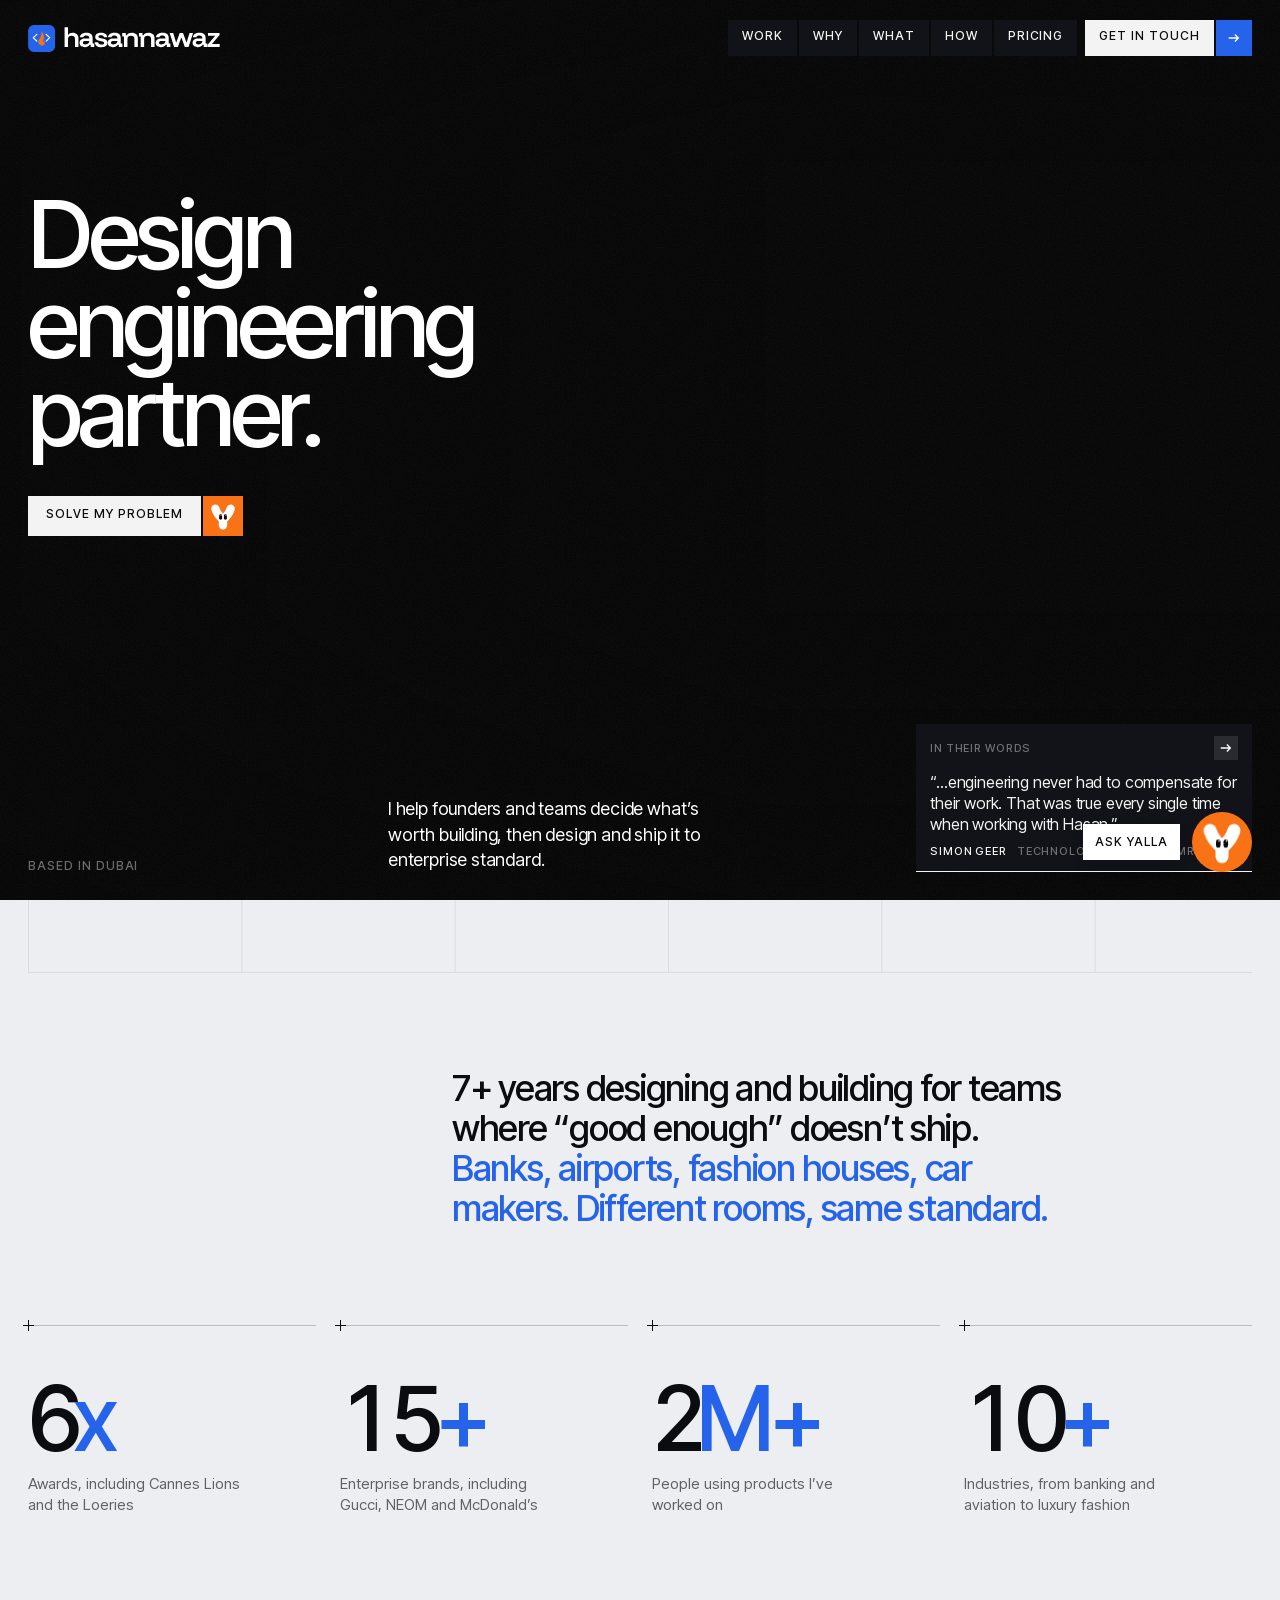
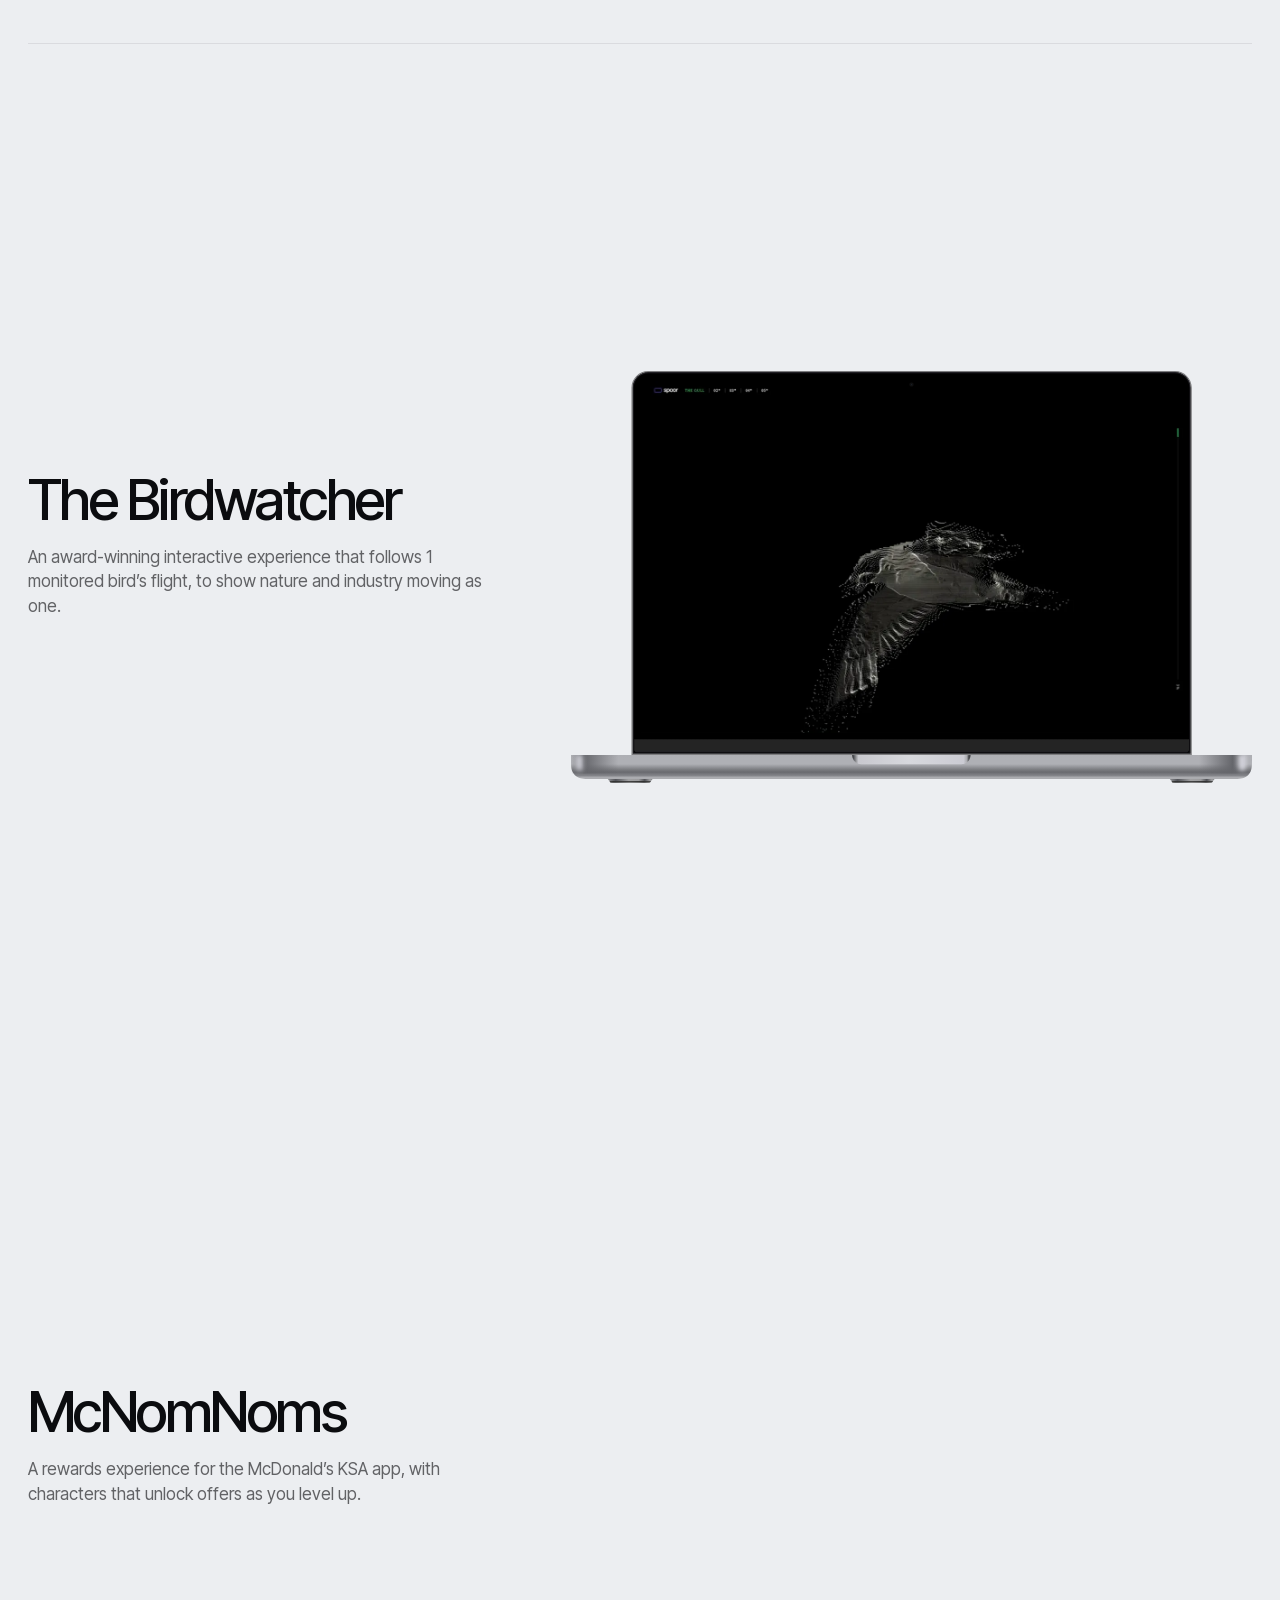
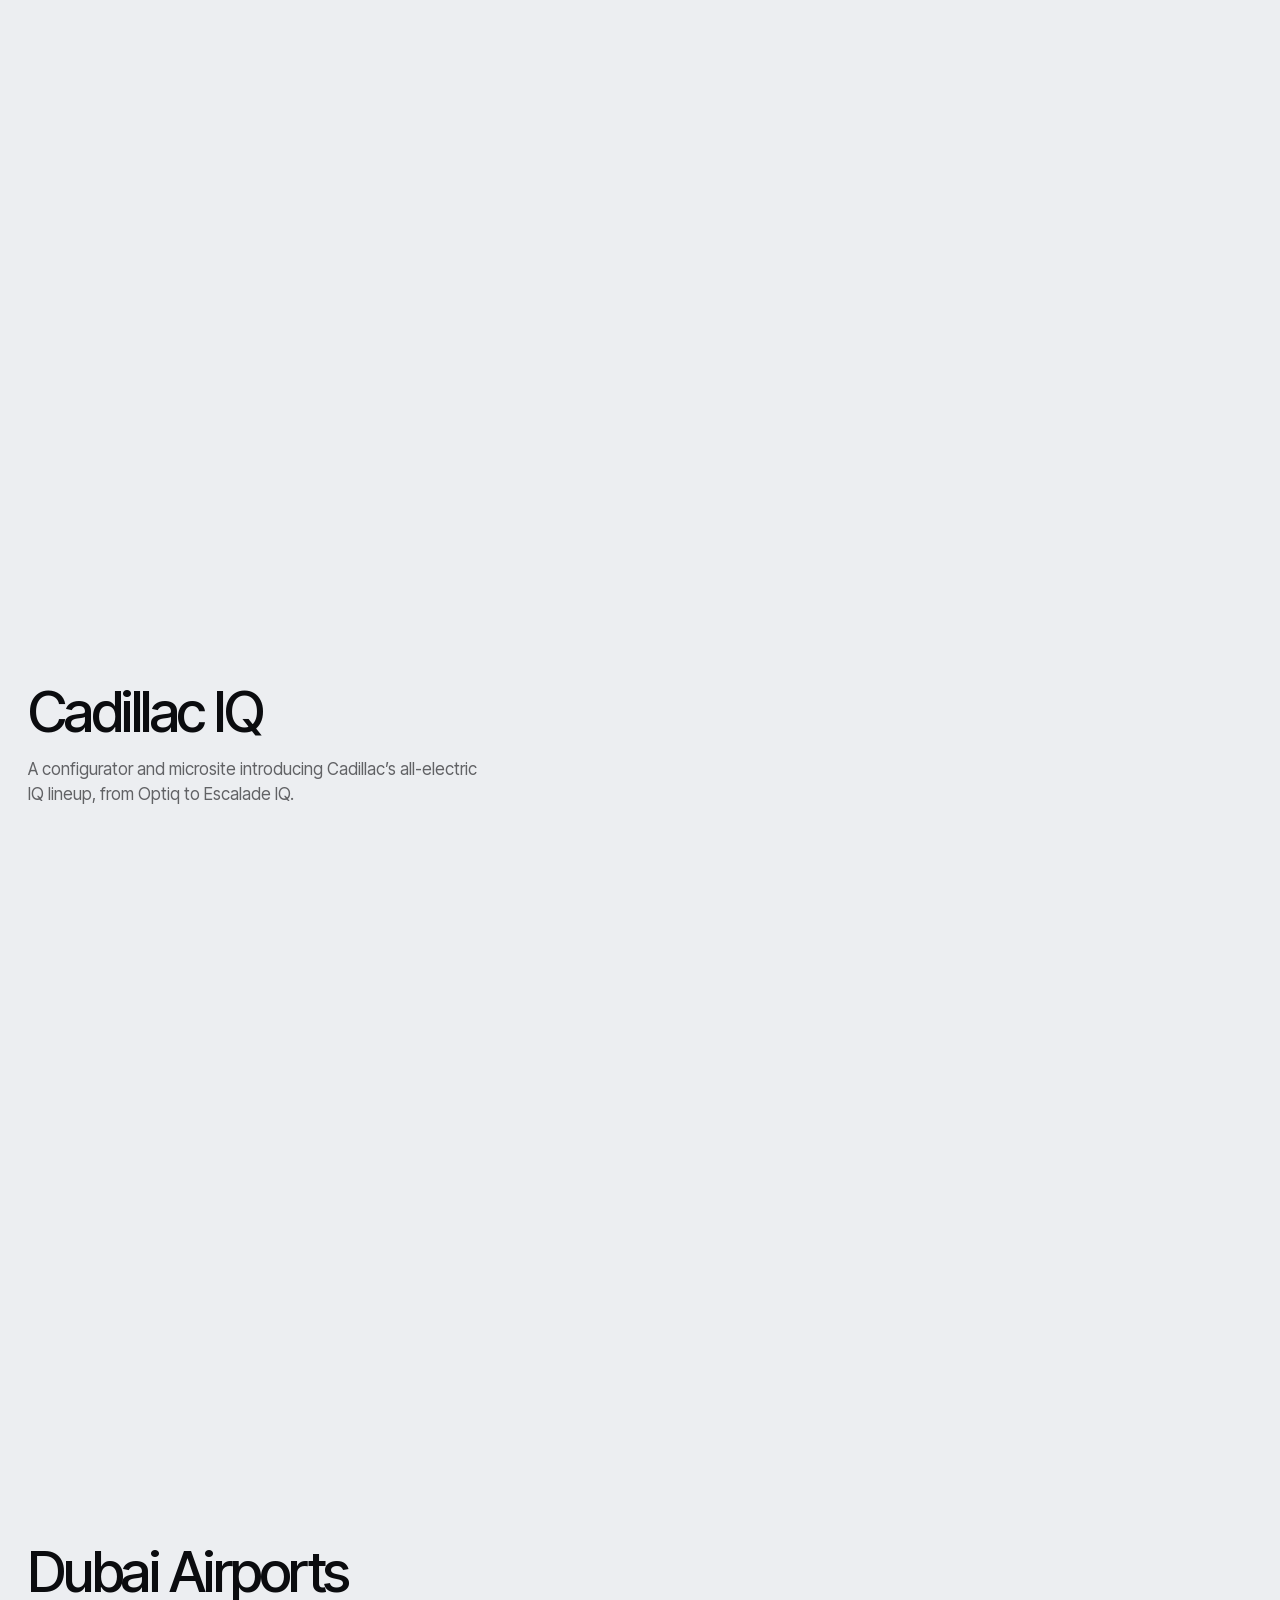
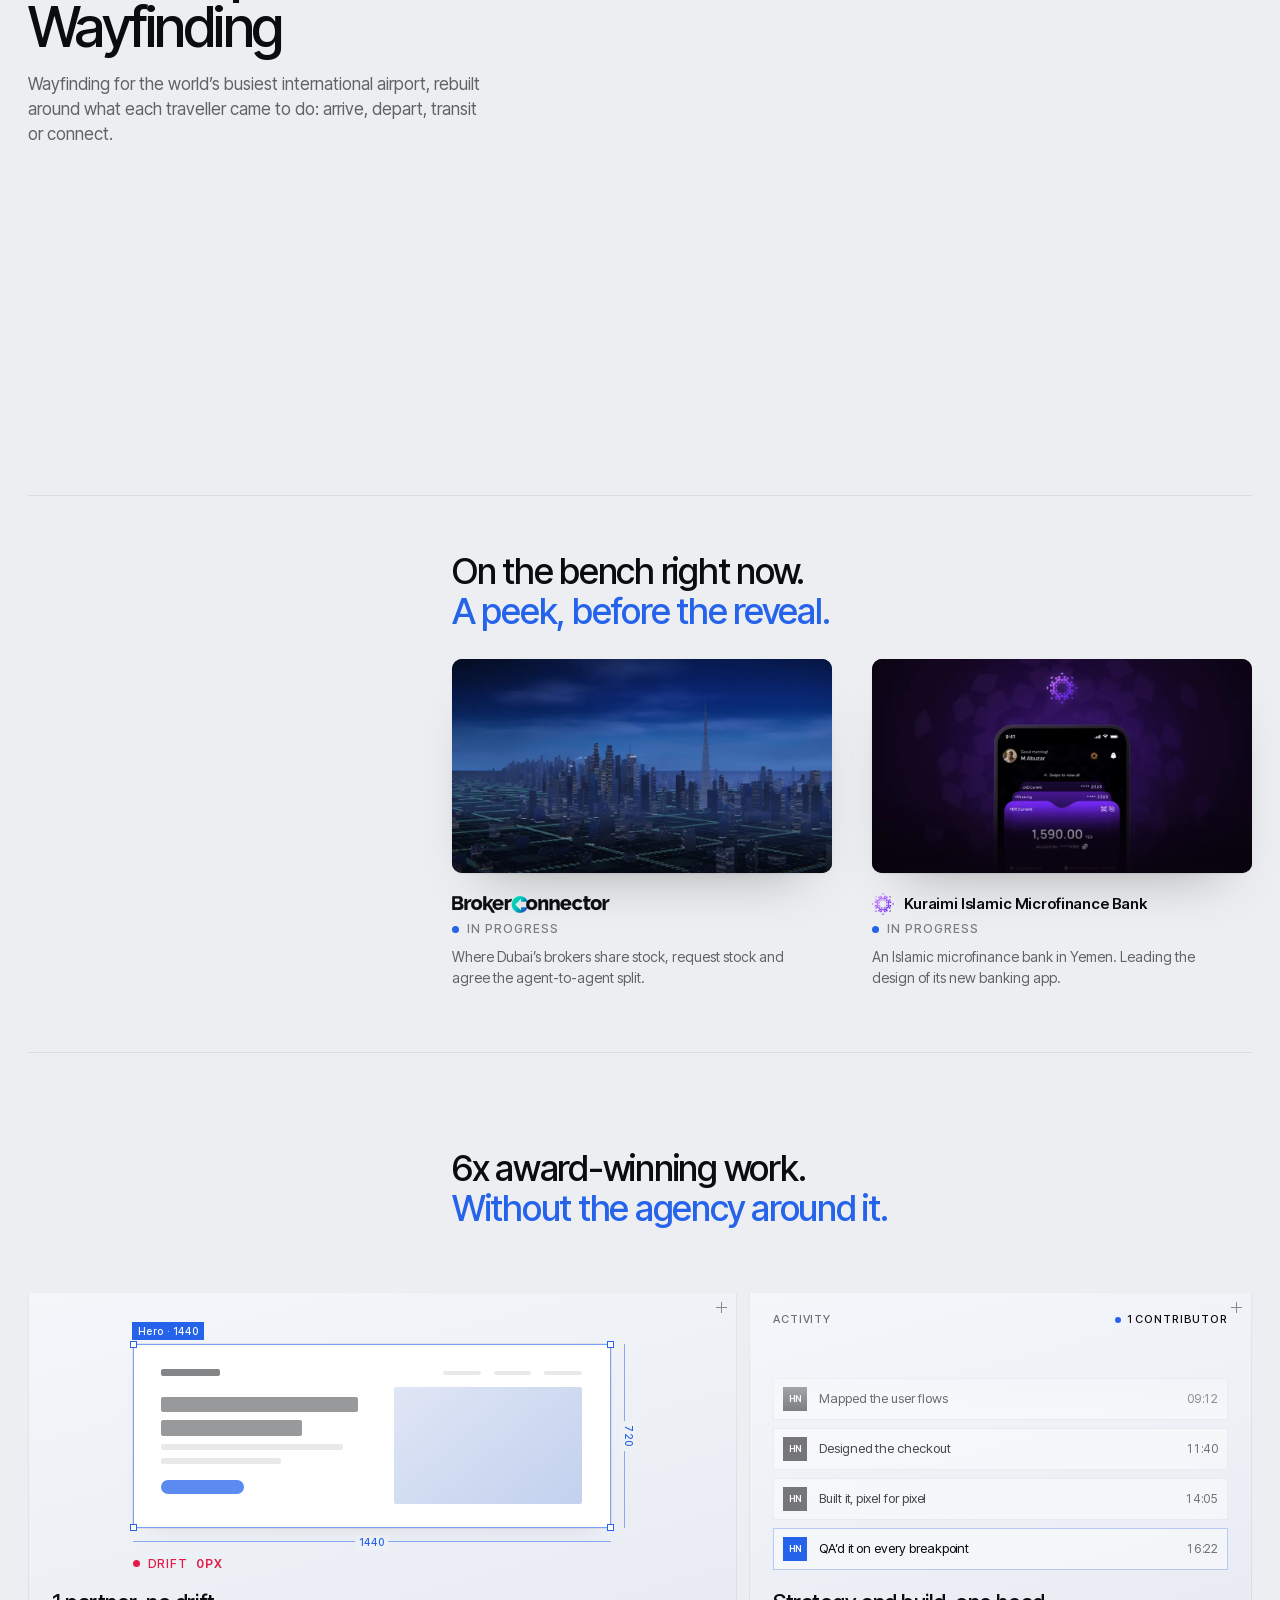
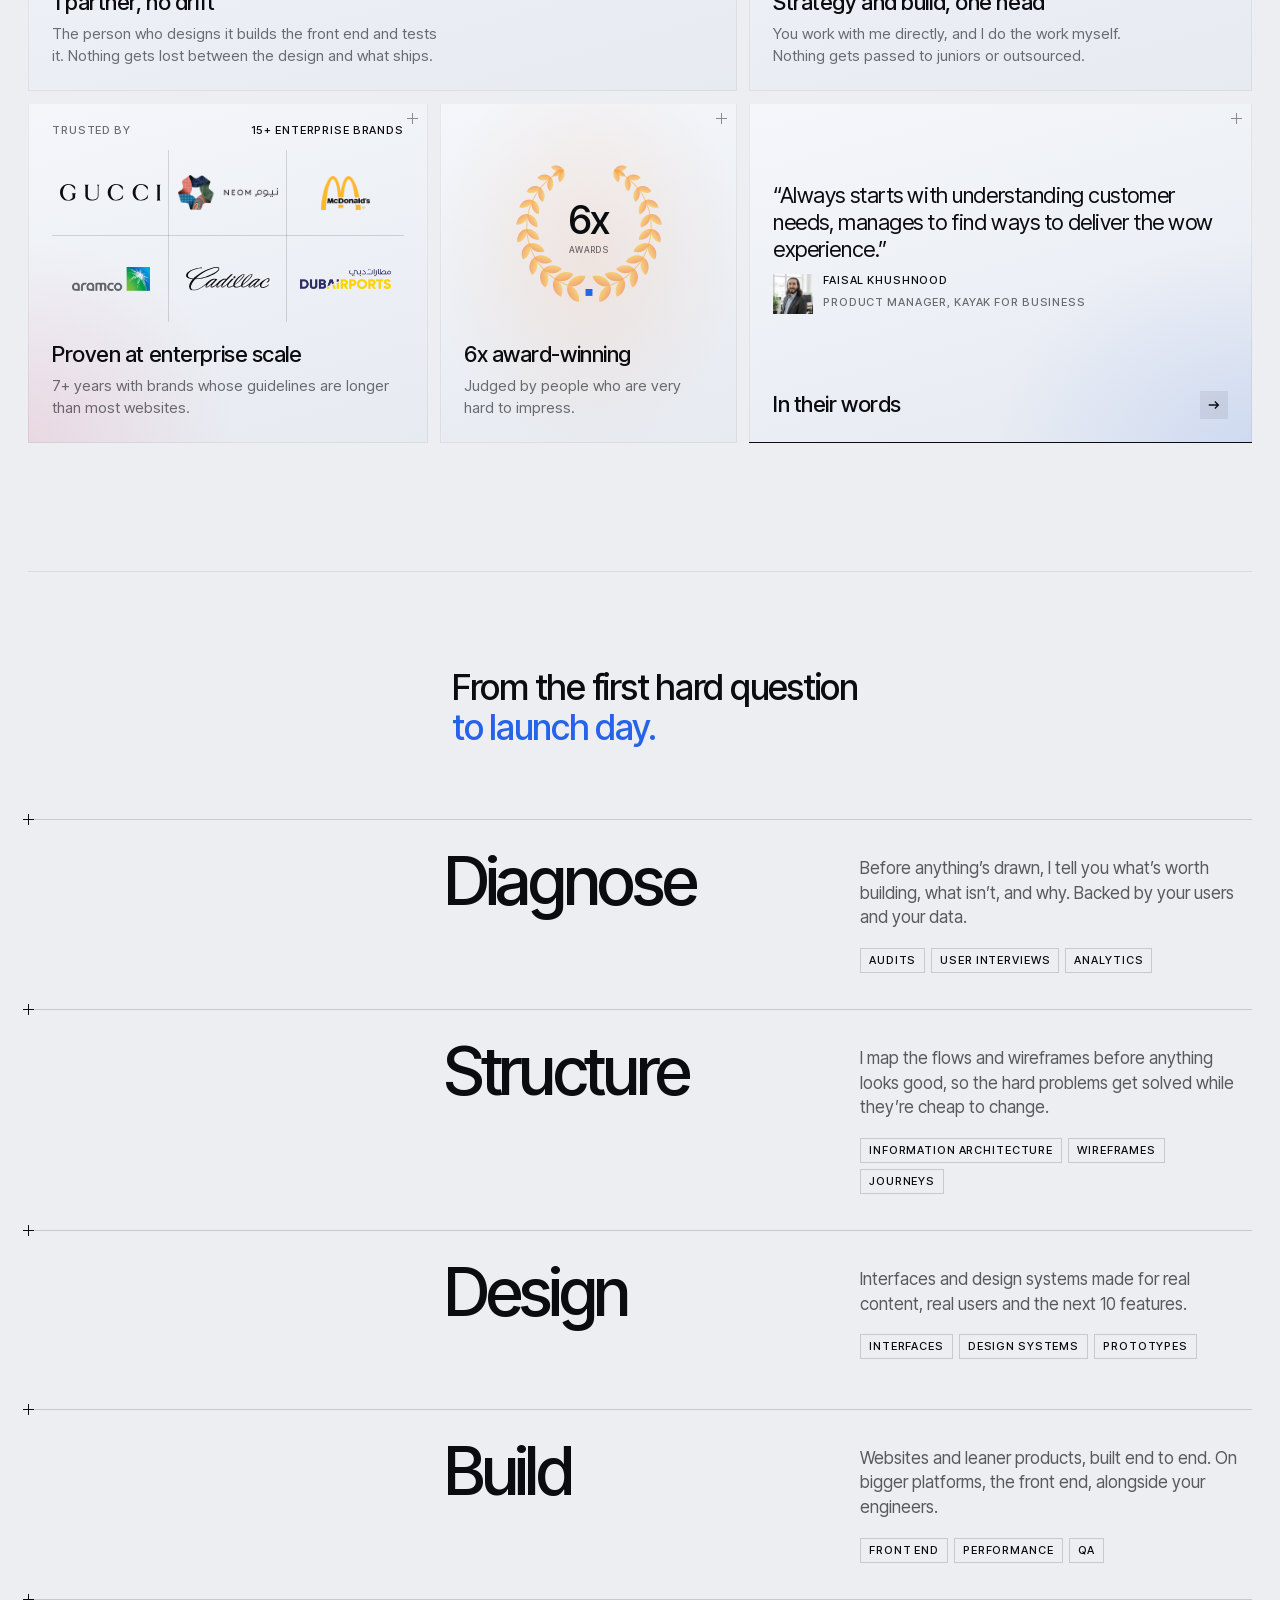
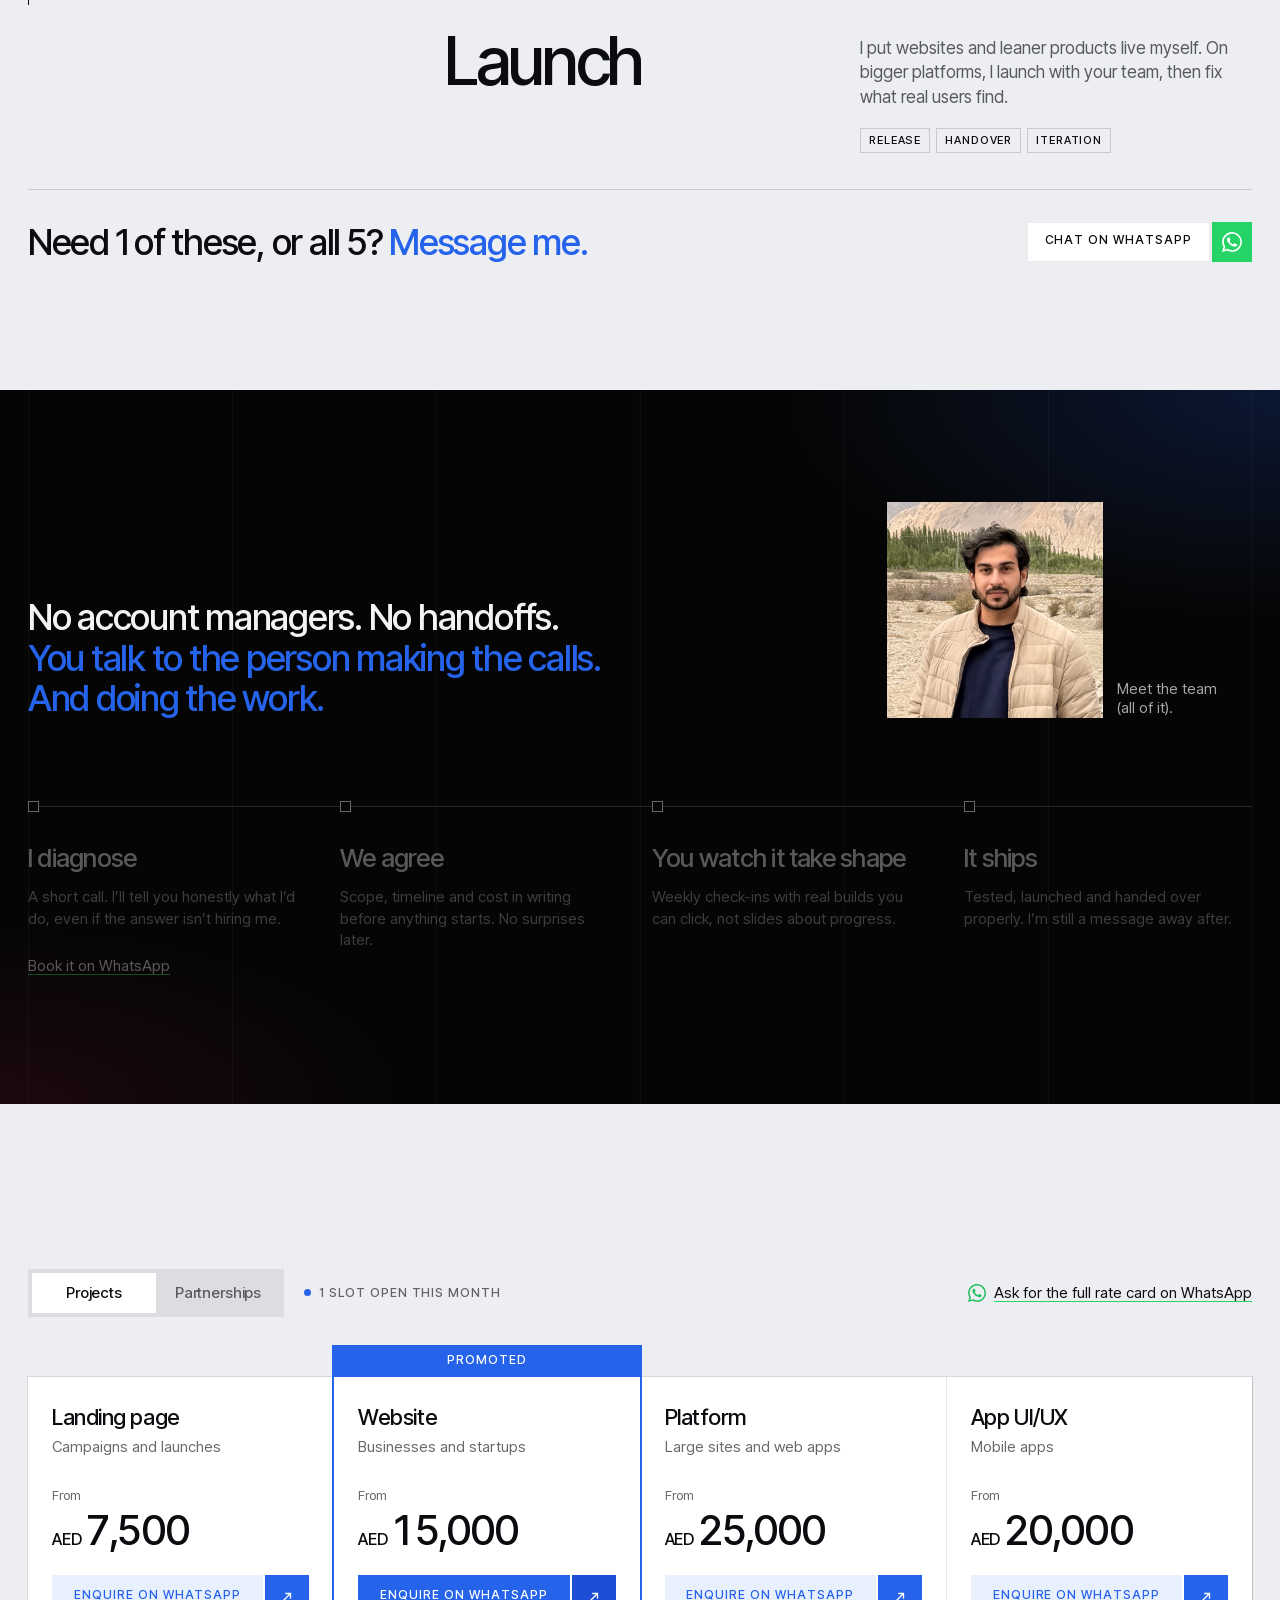
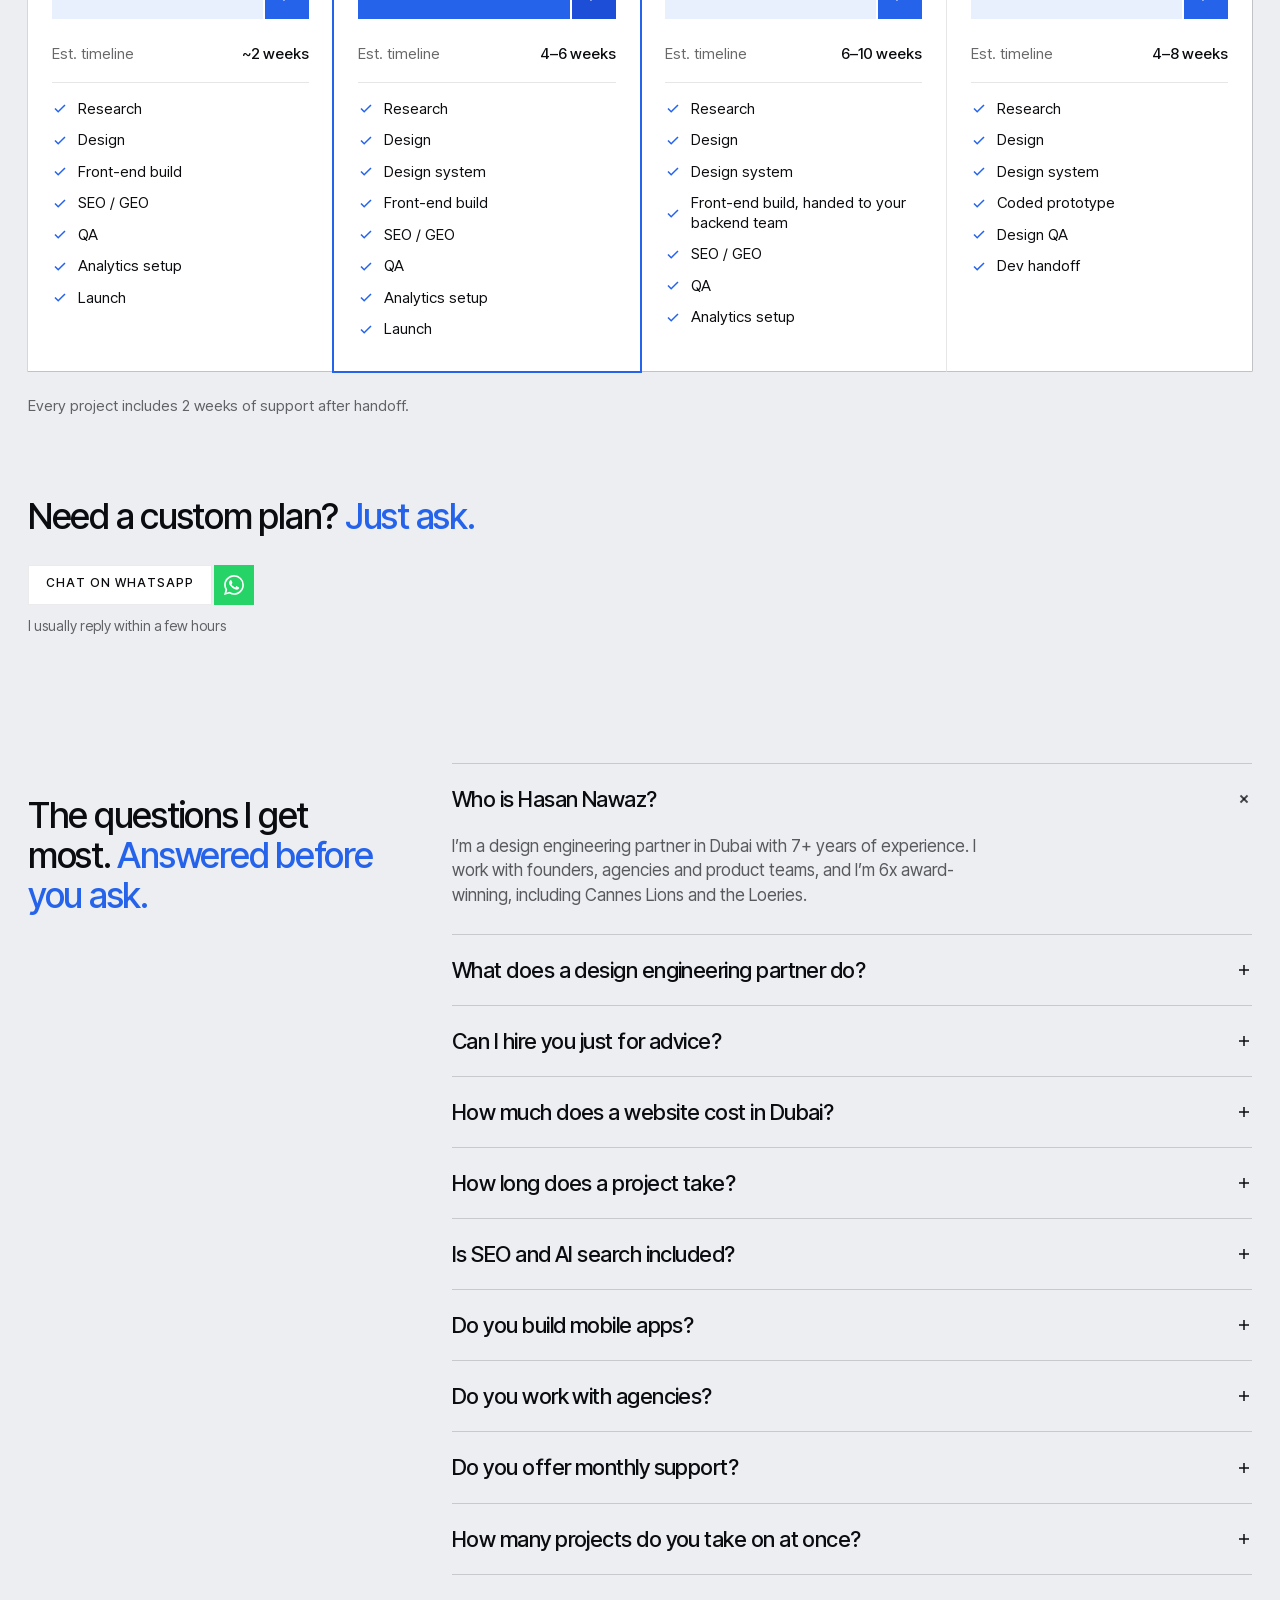
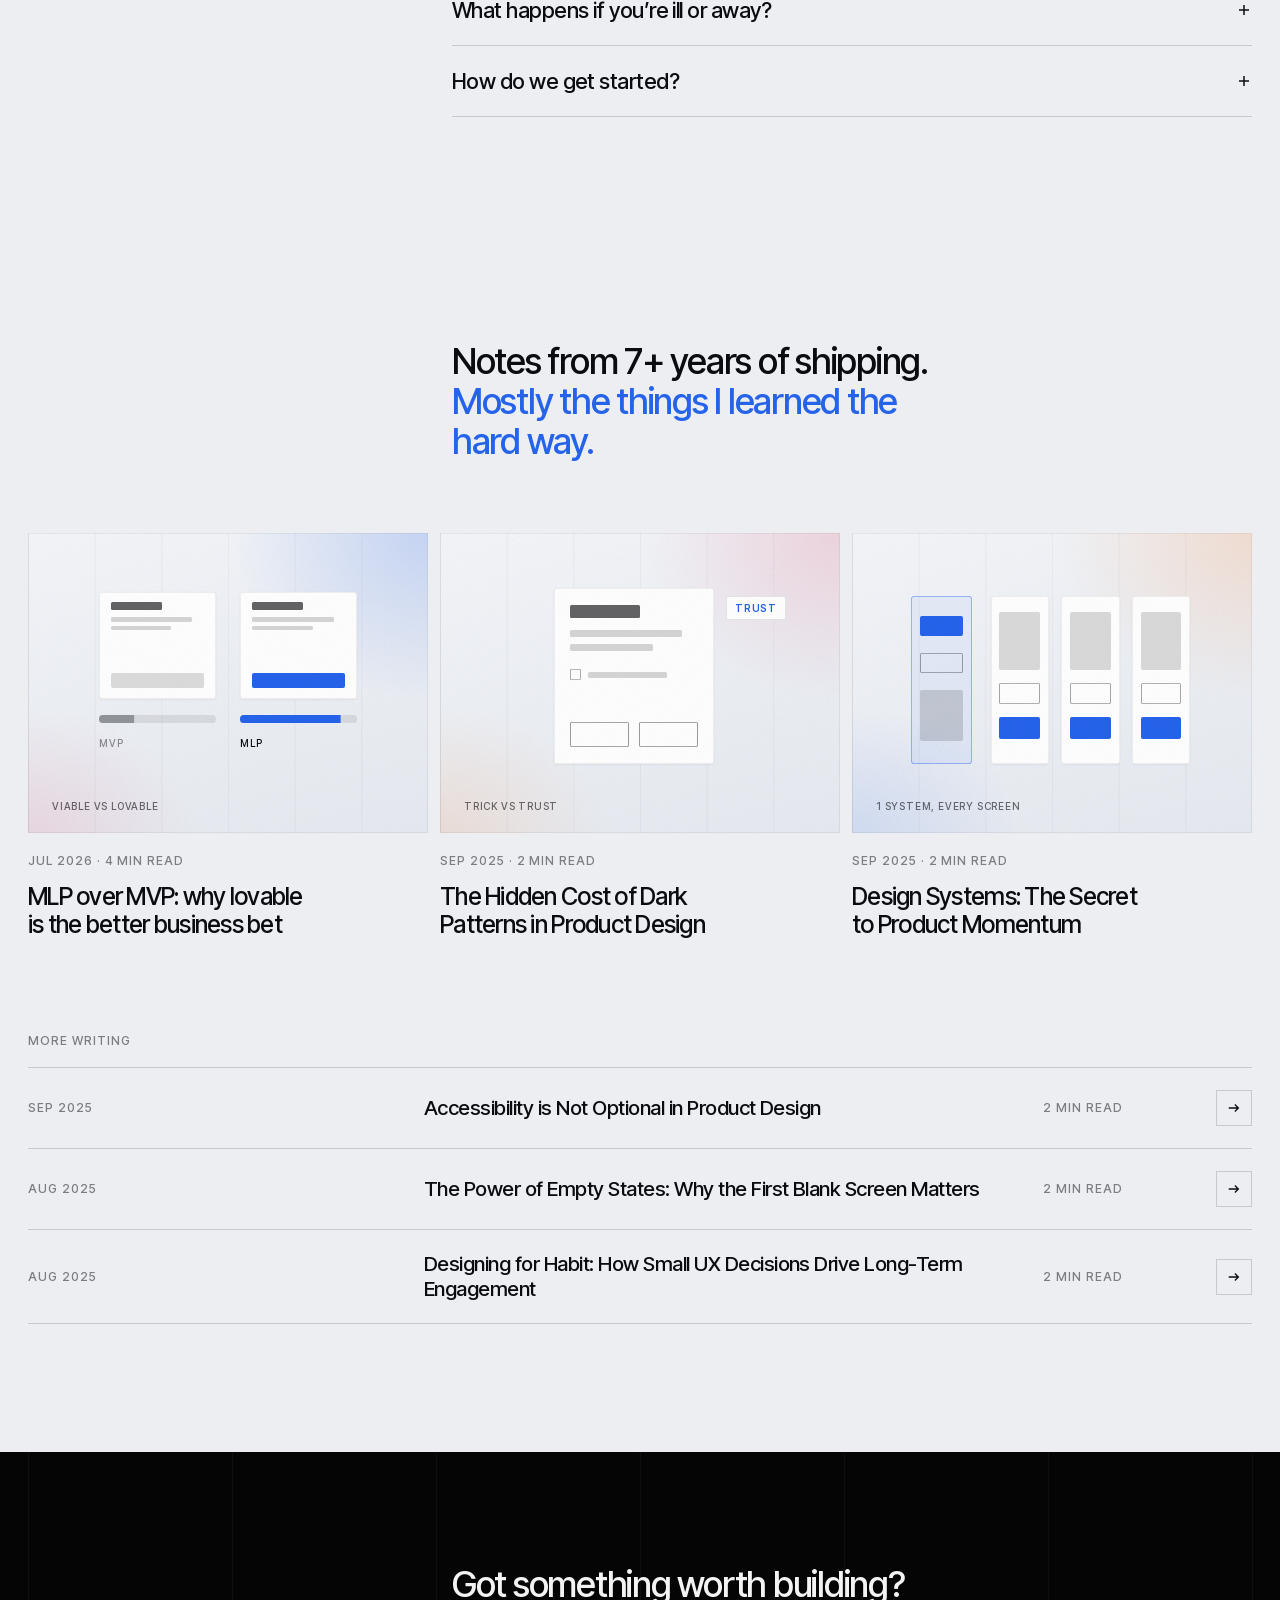
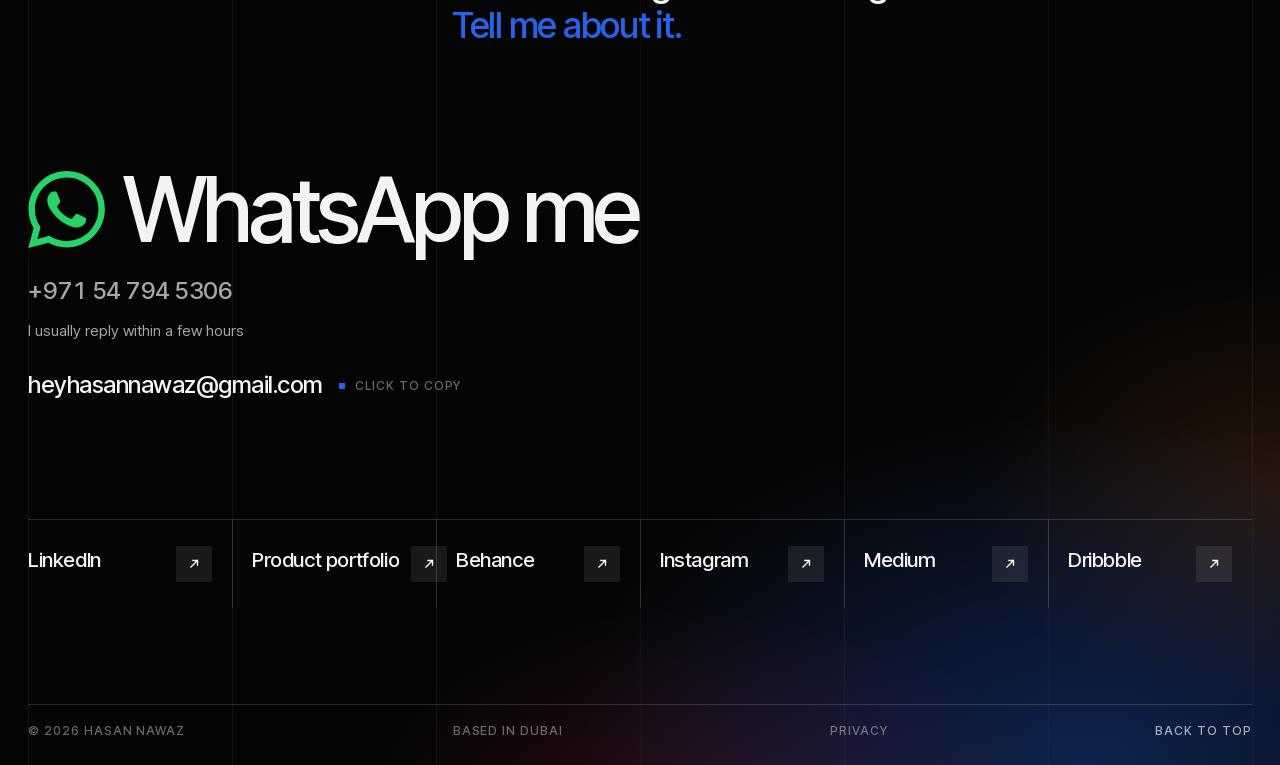
==== commit 2cf92cbf: "Maintain: AED 5,000 a month for 20 hours Card, FAQ, search data, llms.txt and Yalla updated together" ====
--- a/index.html
+++ b/index.html
@@ -183,7 +183,7 @@
        {
         "@type": "Offer",
         "name": "Maintain",
-        "description": "Monthly plan for live websites. 16 hours a month.",
+        "description": "Monthly plan for live websites. 20 hours a month.",
         "url": "https://hasannawaz.com/#pricing",
         "itemOffered": {
          "@type": "Service",
@@ -191,7 +191,7 @@
         },
         "priceSpecification": {
          "@type": "UnitPriceSpecification",
-         "price": 3500,
+         "price": 5000,
          "priceCurrency": "AED",
          "unitText": "month"
         }
@@ -308,7 +308,7 @@
        "name": "Do you offer monthly support?",
        "acceptedAnswer": {
         "@type": "Answer",
-        "text": "Yes. Maintain starts at AED 3,500 a month for live websites, and there are plans for design and tech advice, agencies and big launches too. Paid monthly in advance. Cancel anytime."
+        "text": "Yes. Maintain starts at AED 5,000 a month for live websites, and there are plans for design and tech advice, agencies and big launches too. Paid monthly in advance. Cancel anytime."
        }
       },
       {
@@ -1055,13 +1055,13 @@
             <p class="plan-for">Live websites</p>
             <div class="plan-price">
               <span class="plan-lead">Billed monthly</span>
-              <span class="plan-fig"><span class="plan-unit">AED</span>3,500<span class="plan-per">/mo</span></span>
+              <span class="plan-fig"><span class="plan-unit">AED</span>5,000<span class="plan-per">/mo</span></span>
             </div>
             <a class="btn plan-cta" href="https://wa.me/971547945306?text=Hi%20Hasan%2C%20I%27m%20interested%20in%20the%20Maintain%20plan.%20Can%20we%20talk%3F" target="_blank" rel="noopener" aria-label="Enquire on WhatsApp: Maintain" data-roll-host>
               <span class="btn-label"><span data-roll>Enquire on WhatsApp</span></span>
               <span class="ico ico--out" aria-hidden="true"><svg viewBox="0 0 16 16"><path d="M4 12L12 4M6 4h6v6"/></svg><svg viewBox="0 0 16 16"><path d="M4 12L12 4M6 4h6v6"/></svg></span>
             </a>
-            <p class="plan-spec"><span>Hours</span><span>16/month</span></p>
+            <p class="plan-spec"><span>Hours</span><span>20/month</span></p>
             <ul class="plan-list" role="list">
               <li><svg viewBox="0 0 16 16" aria-hidden="true"><path d="M3 8.5l3.2 3.2L13 5"/></svg><span>Design</span></li>
               <li><svg viewBox="0 0 16 16" aria-hidden="true"><path d="M3 8.5l3.2 3.2L13 5"/></svg><span>Front-end build</span></li>
@@ -1173,7 +1173,7 @@
           <details class="faq-item"><summary><h3 class="faq-q">Is SEO and AI search included?</h3><svg viewBox="0 0 16 16" aria-hidden="true"><path d="M8 3v10M3 8h10"/></svg></summary><p class="faq-a">Yes. SEO and GEO are part of every landing page, website and platform, so you can be found on search engines and AI assistants.</p></details>
           <details class="faq-item"><summary><h3 class="faq-q">Do you build mobile apps?</h3><svg viewBox="0 0 16 16" aria-hidden="true"><path d="M8 3v10M3 8h10"/></svg></summary><p class="faq-a">I design them and make a coded prototype, then hand over to your developers. I build the front end of websites and web platforms myself.</p></details>
           <details class="faq-item"><summary><h3 class="faq-q">Do you work with agencies?</h3><svg viewBox="0 0 16 16" aria-hidden="true"><path d="M8 3v10M3 8h10"/></svg></summary><p class="faq-a">Yes. White-label is built for agencies. I join your team under your name, and your client sees your logo, not mine.</p></details>
-          <details class="faq-item"><summary><h3 class="faq-q">Do you offer monthly support?</h3><svg viewBox="0 0 16 16" aria-hidden="true"><path d="M8 3v10M3 8h10"/></svg></summary><p class="faq-a">Yes. Maintain starts at AED 3,500 a month for live websites, and there are plans for design and tech advice, agencies and big launches too. Paid monthly in advance. Cancel anytime.</p></details>
+          <details class="faq-item"><summary><h3 class="faq-q">Do you offer monthly support?</h3><svg viewBox="0 0 16 16" aria-hidden="true"><path d="M8 3v10M3 8h10"/></svg></summary><p class="faq-a">Yes. Maintain starts at AED 5,000 a month for live websites, and there are plans for design and tech advice, agencies and big launches too. Paid monthly in advance. Cancel anytime.</p></details>
           <details class="faq-item"><summary><h3 class="faq-q">How many projects do you take on at once?</h3><svg viewBox="0 0 16 16" aria-hidden="true"><path d="M8 3v10M3 8h10"/></svg></summary><p class="faq-a">2 at a time, so yours gets my full attention. If I’m full, I’ll tell you when I can start.</p></details>
           <details class="faq-item"><summary><h3 class="faq-q">What happens if you’re ill or away?</h3><svg viewBox="0 0 16 16" aria-hidden="true"><path d="M8 3v10M3 8h10"/></svg></summary><p class="faq-a">You’ll hear from me straight away, and we’ll agree a new date together. You see real builds every week, so you always know where the work stands.</p></details>
           <details class="faq-item"><summary><h3 class="faq-q">How do we get started?</h3><svg viewBox="0 0 16 16" aria-hidden="true"><path d="M8 3v10M3 8h10"/></svg></summary><p class="faq-a"><a href="https://wa.me/971547945306?text=Hi%20Hasan%2C%20can%20we%20talk%3F" target="_blank" rel="noopener">Message me on WhatsApp.</a> We have a short call about the problem, then agree scope, timeline and cost in writing before anything starts.</p></details>
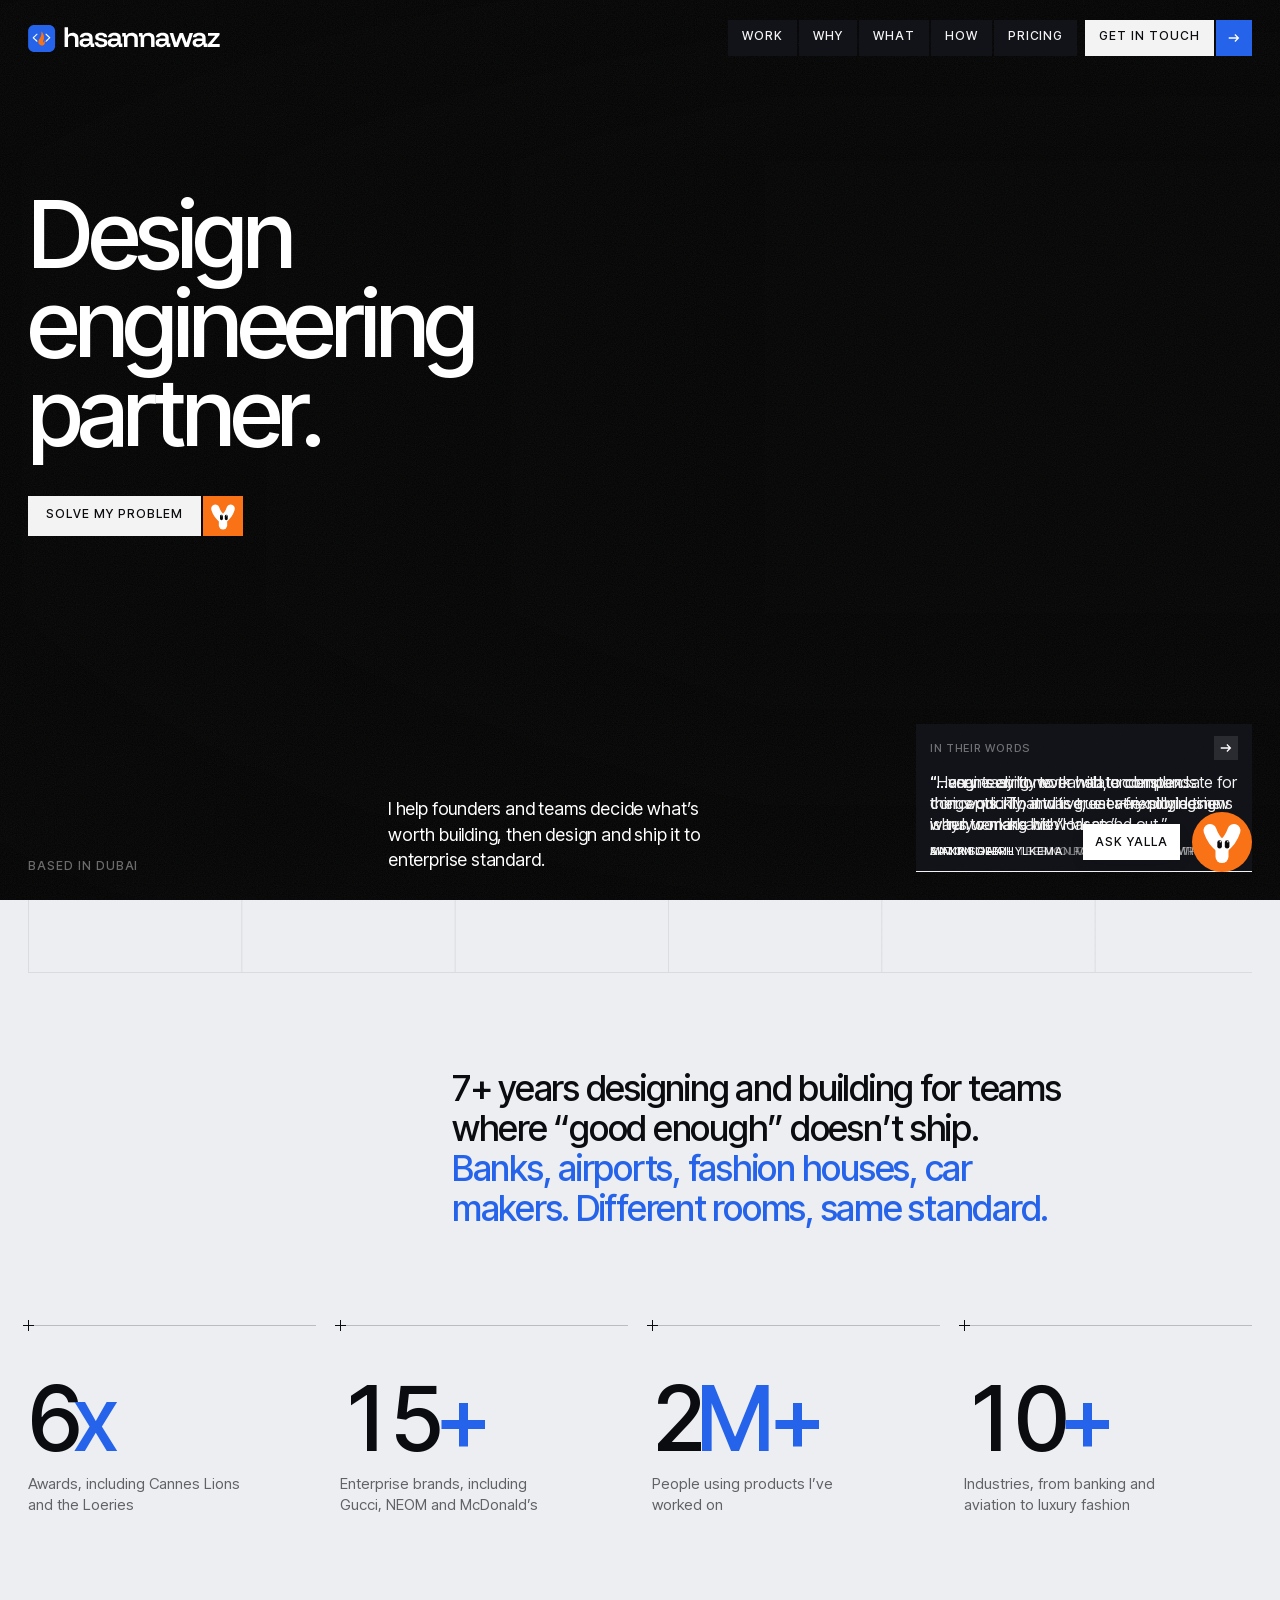
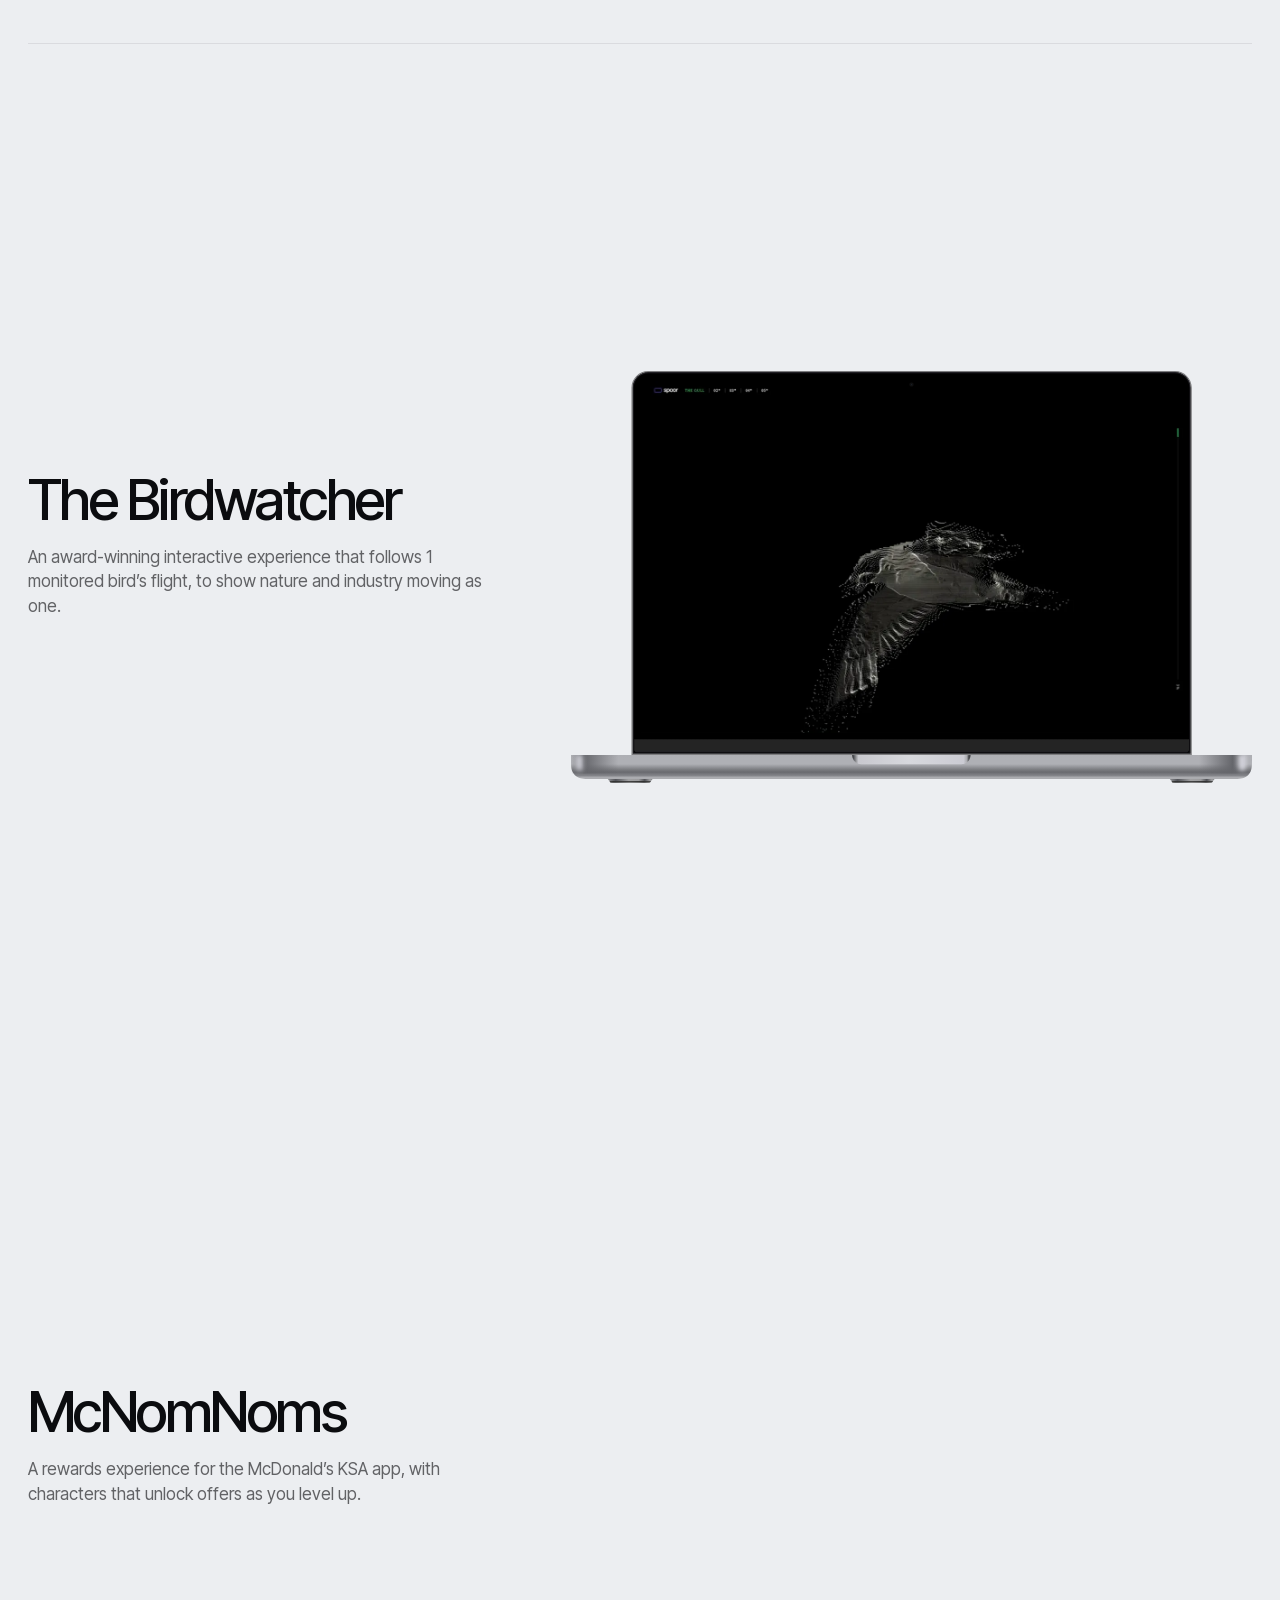
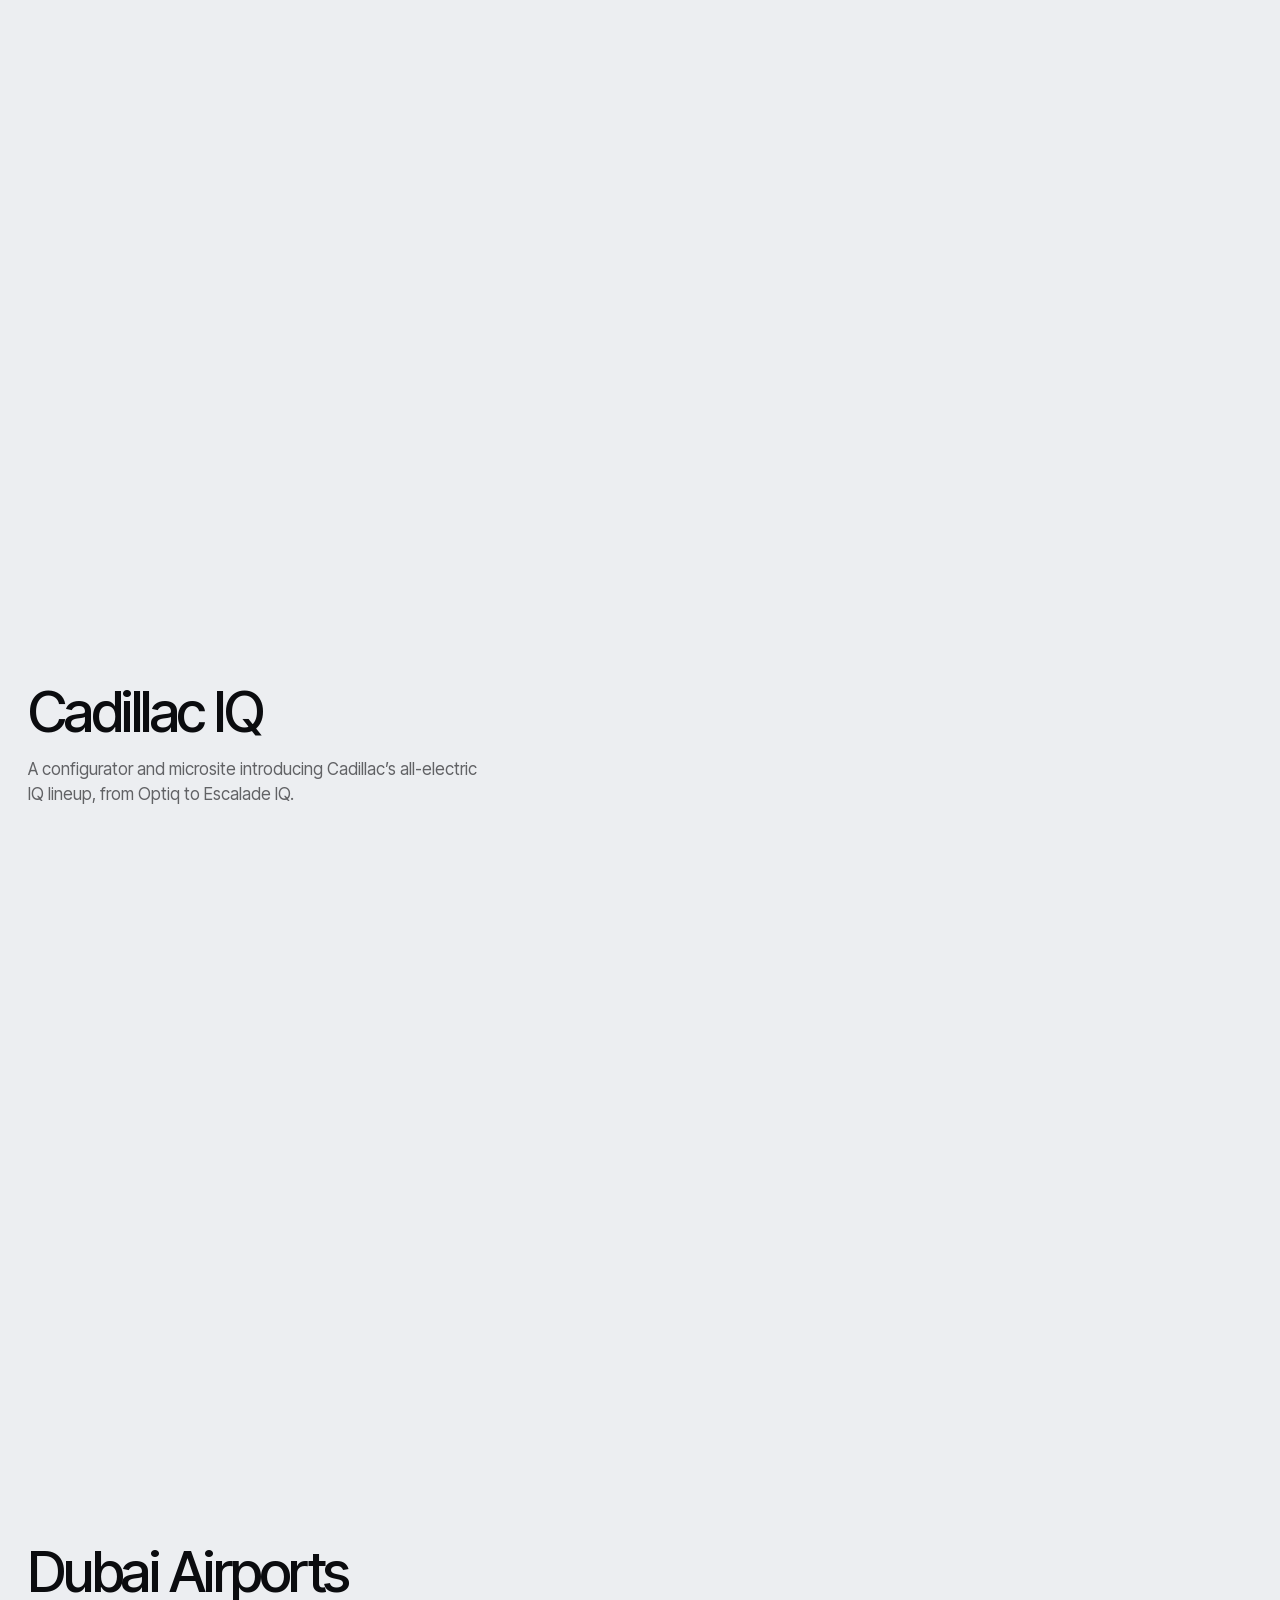
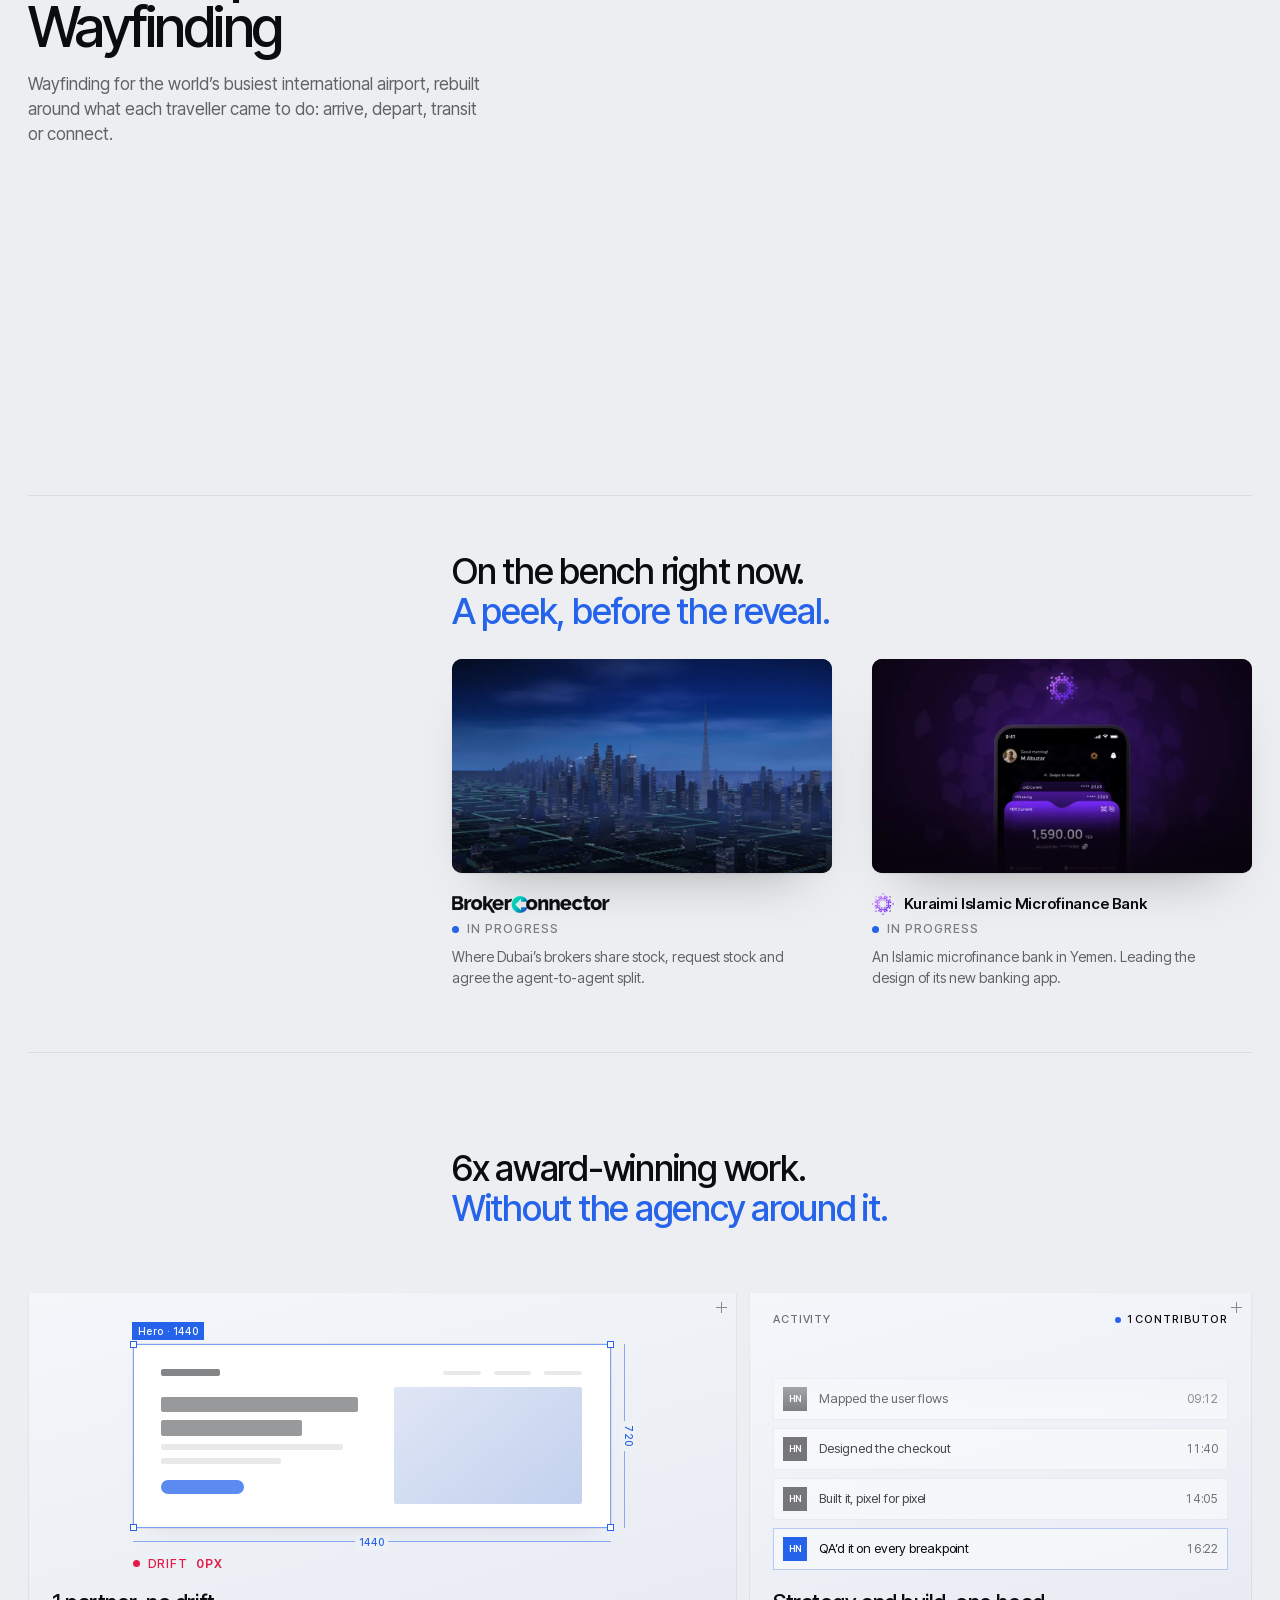
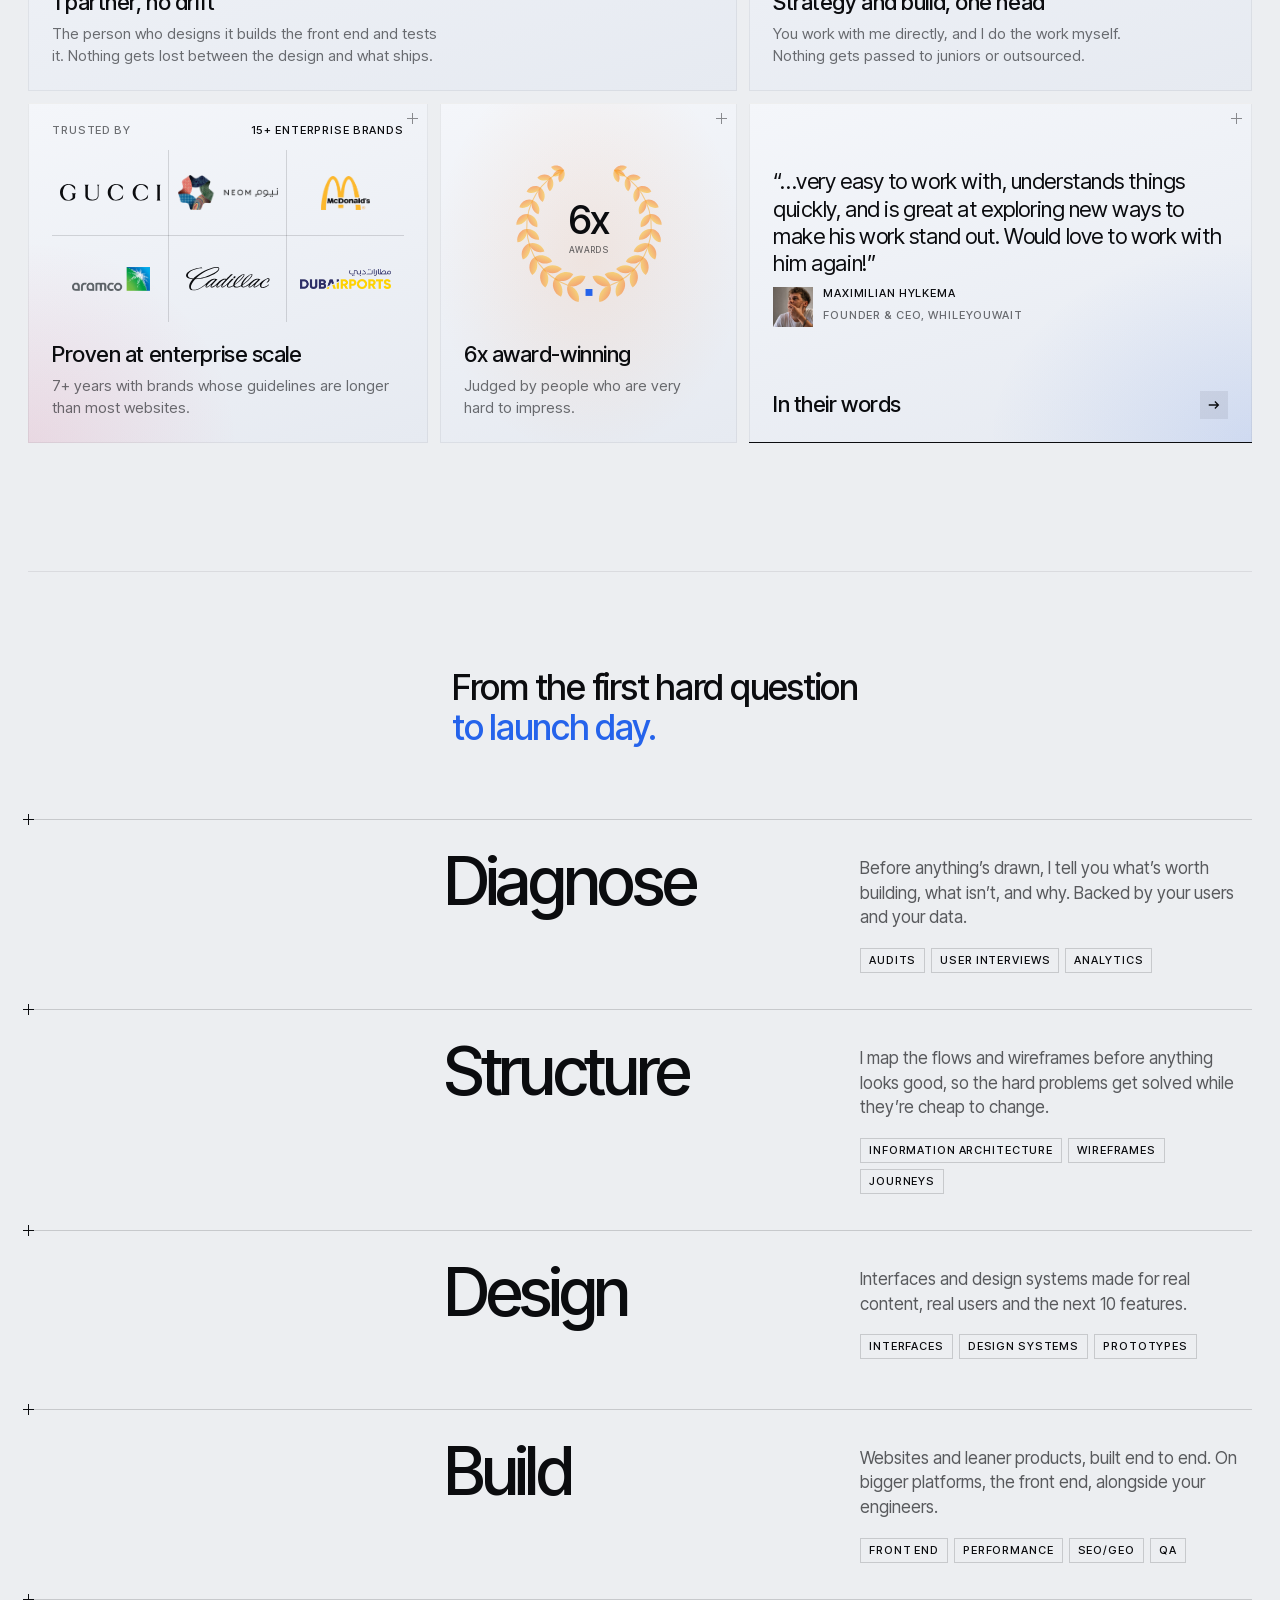
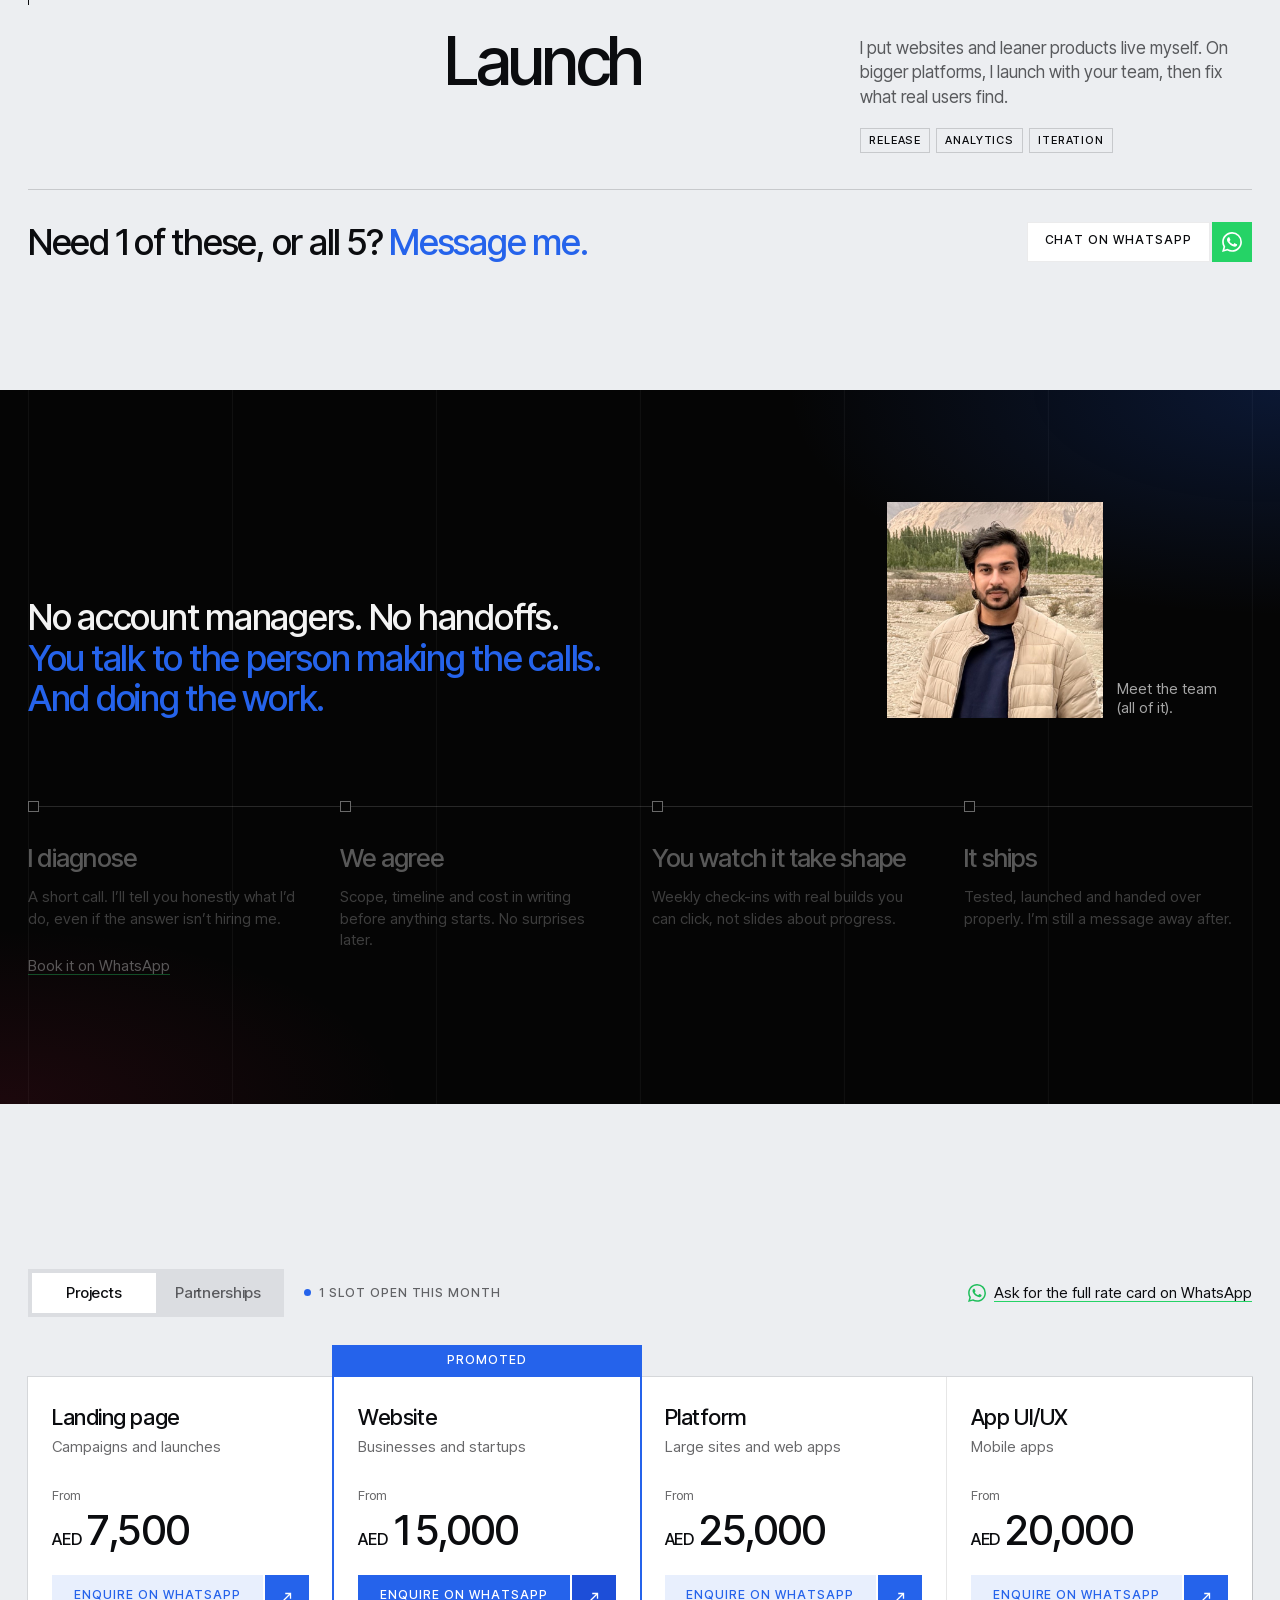
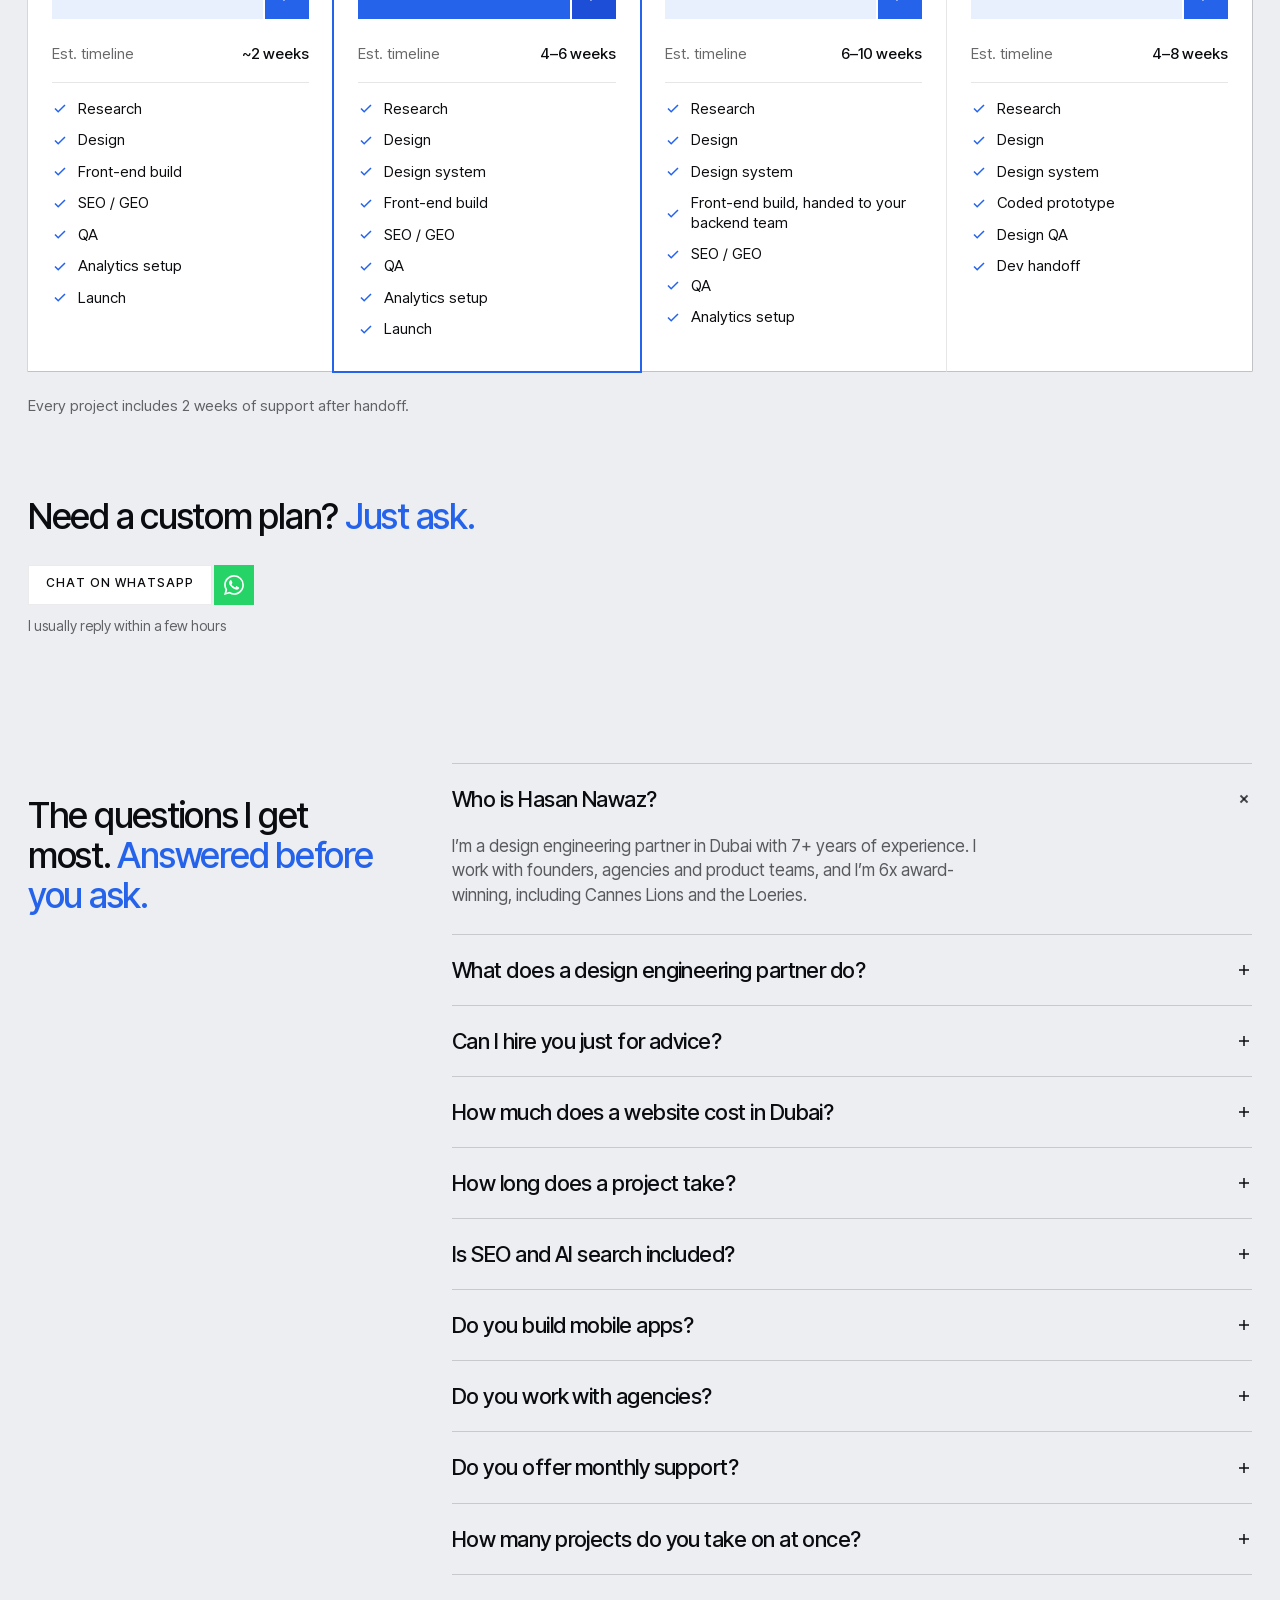
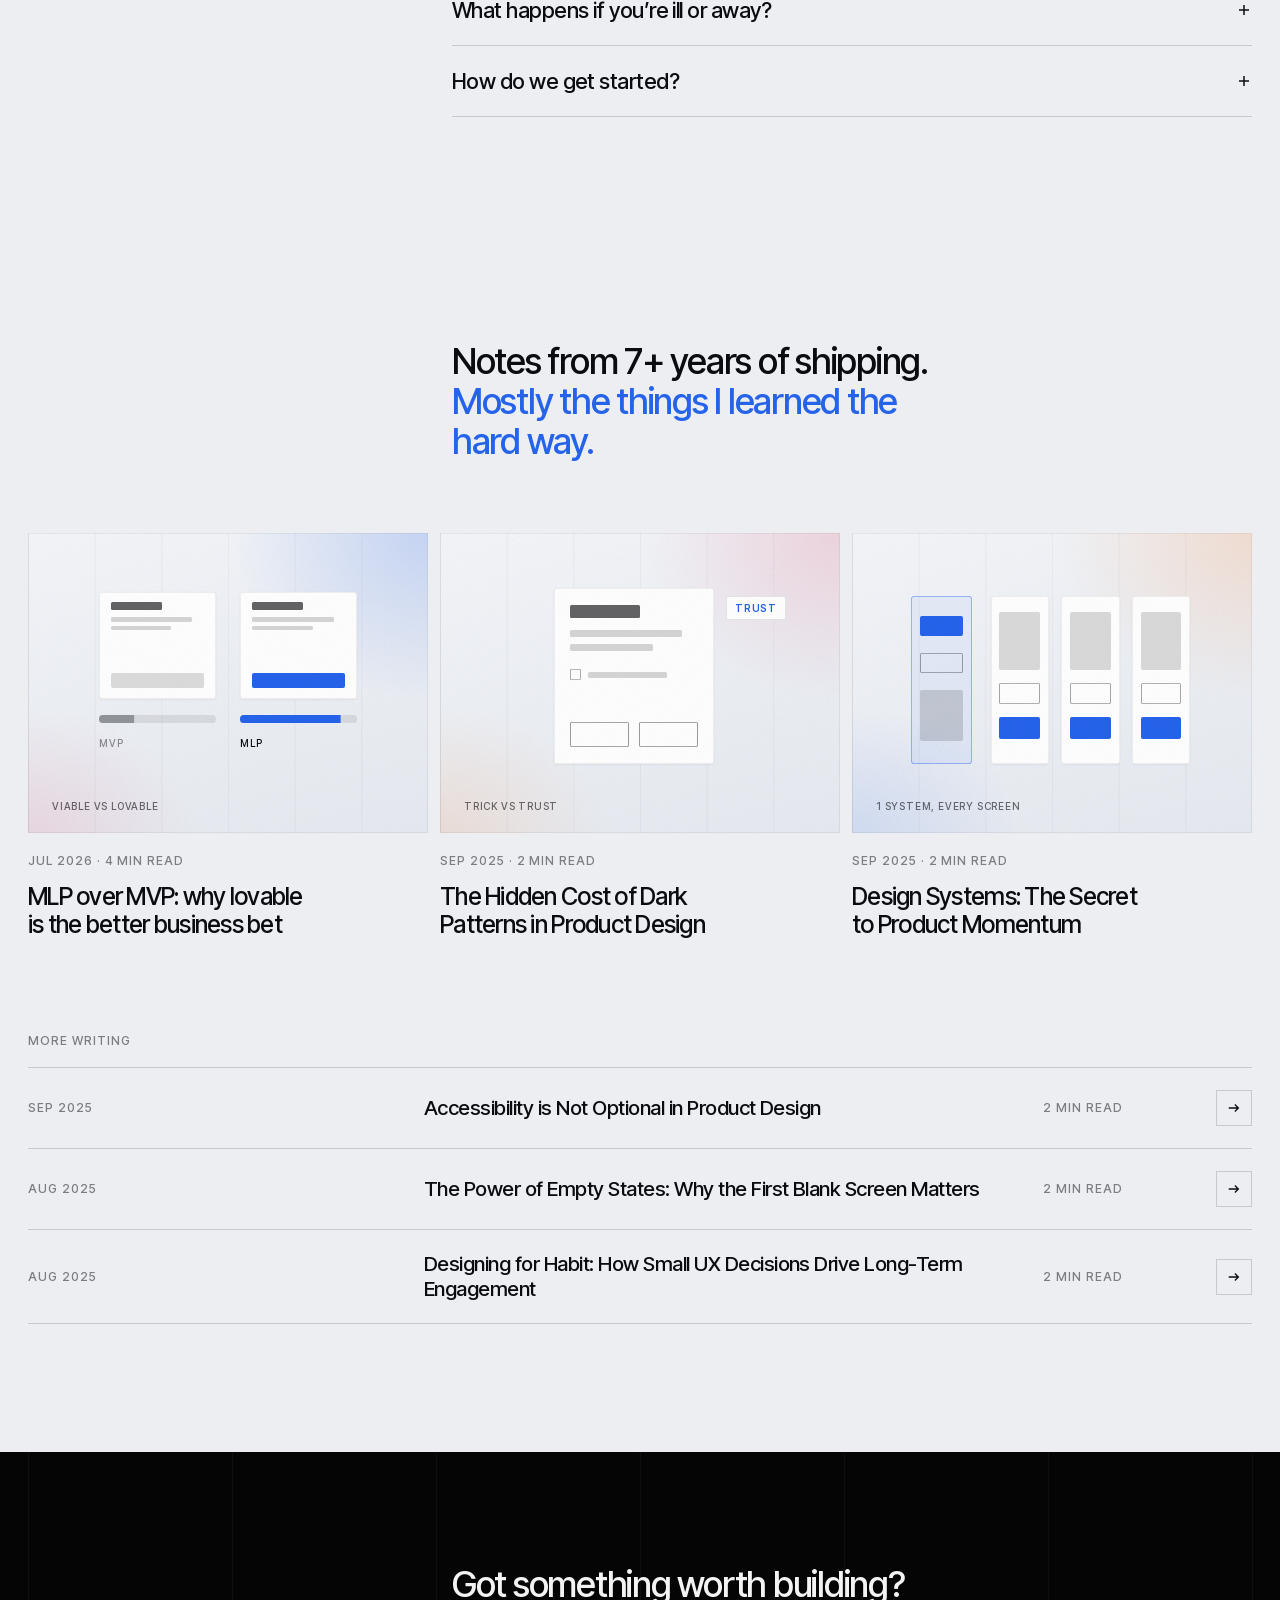
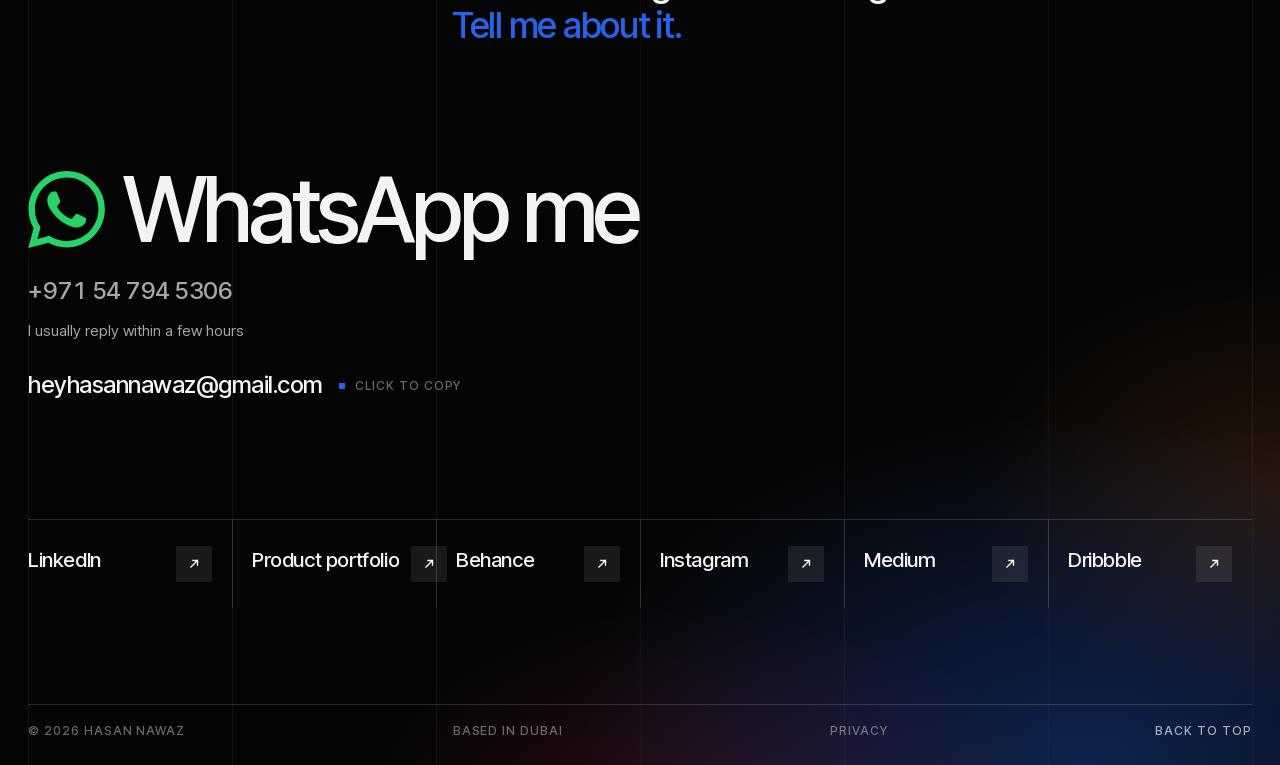
==== commit d63389ed: "What I do: Analytics replaces Handover in Launch; SEO/GEO added to Build Co-Authored-By: Claude Opus" ====
--- a/index.html
+++ b/index.html
@@ -855,7 +855,7 @@
             <h3 class="svc-title">Build</h3>
             <div class="svc-copy">
               <p class="svc-body">Websites and leaner products, built end to end. On bigger platforms, the front end, alongside your engineers.</p>
-              <ul class="svc-tags" role="list"><li>Front end</li><li>Performance</li><li>QA</li></ul>
+              <ul class="svc-tags" role="list"><li>Front end</li><li>Performance</li><li>SEO/GEO</li><li>QA</li></ul>
             </div>
           </div>
         </li>
@@ -873,7 +873,7 @@
             <h3 class="svc-title">Launch</h3>
             <div class="svc-copy">
               <p class="svc-body">I put websites and leaner products live myself. On bigger platforms, I launch with your team, then fix what real users find.</p>
-              <ul class="svc-tags" role="list"><li>Release</li><li>Handover</li><li>Iteration</li></ul>
+              <ul class="svc-tags" role="list"><li>Release</li><li>Analytics</li><li>Iteration</li></ul>
             </div>
           </div>
         </li>
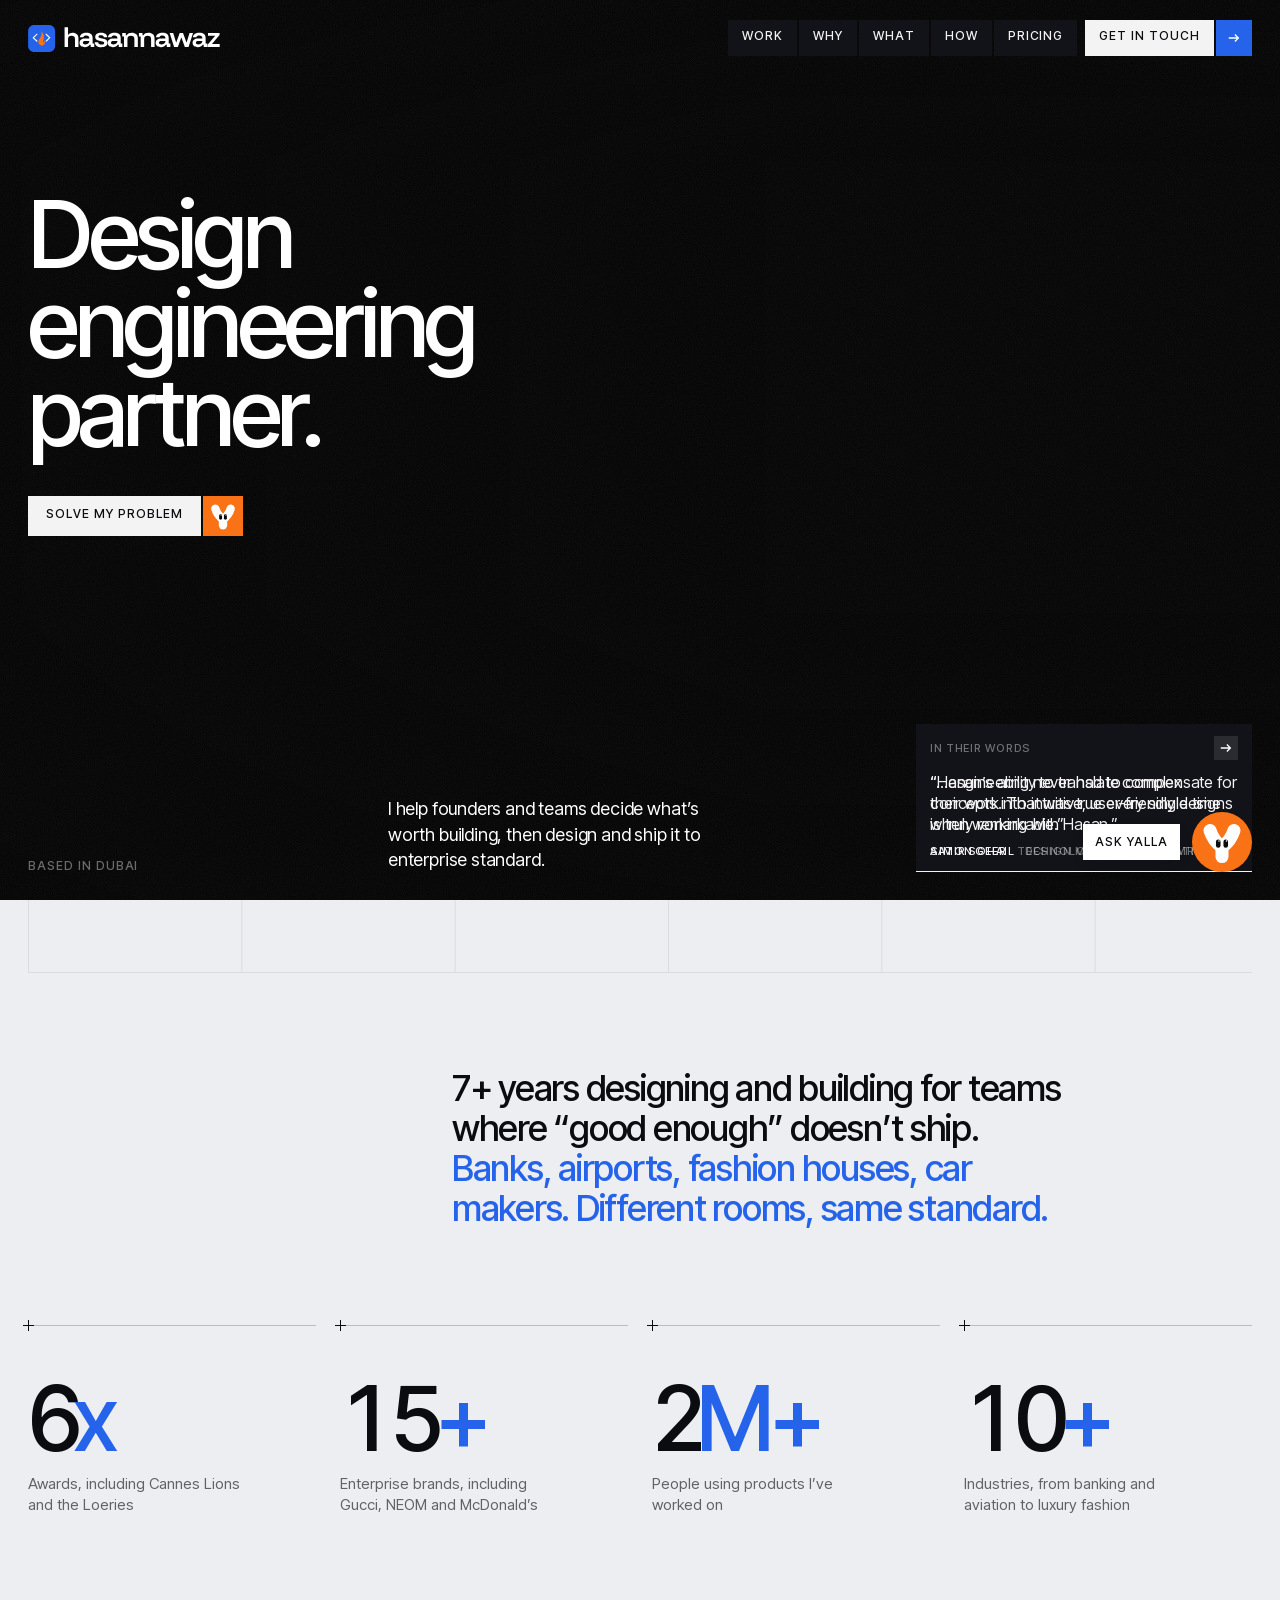
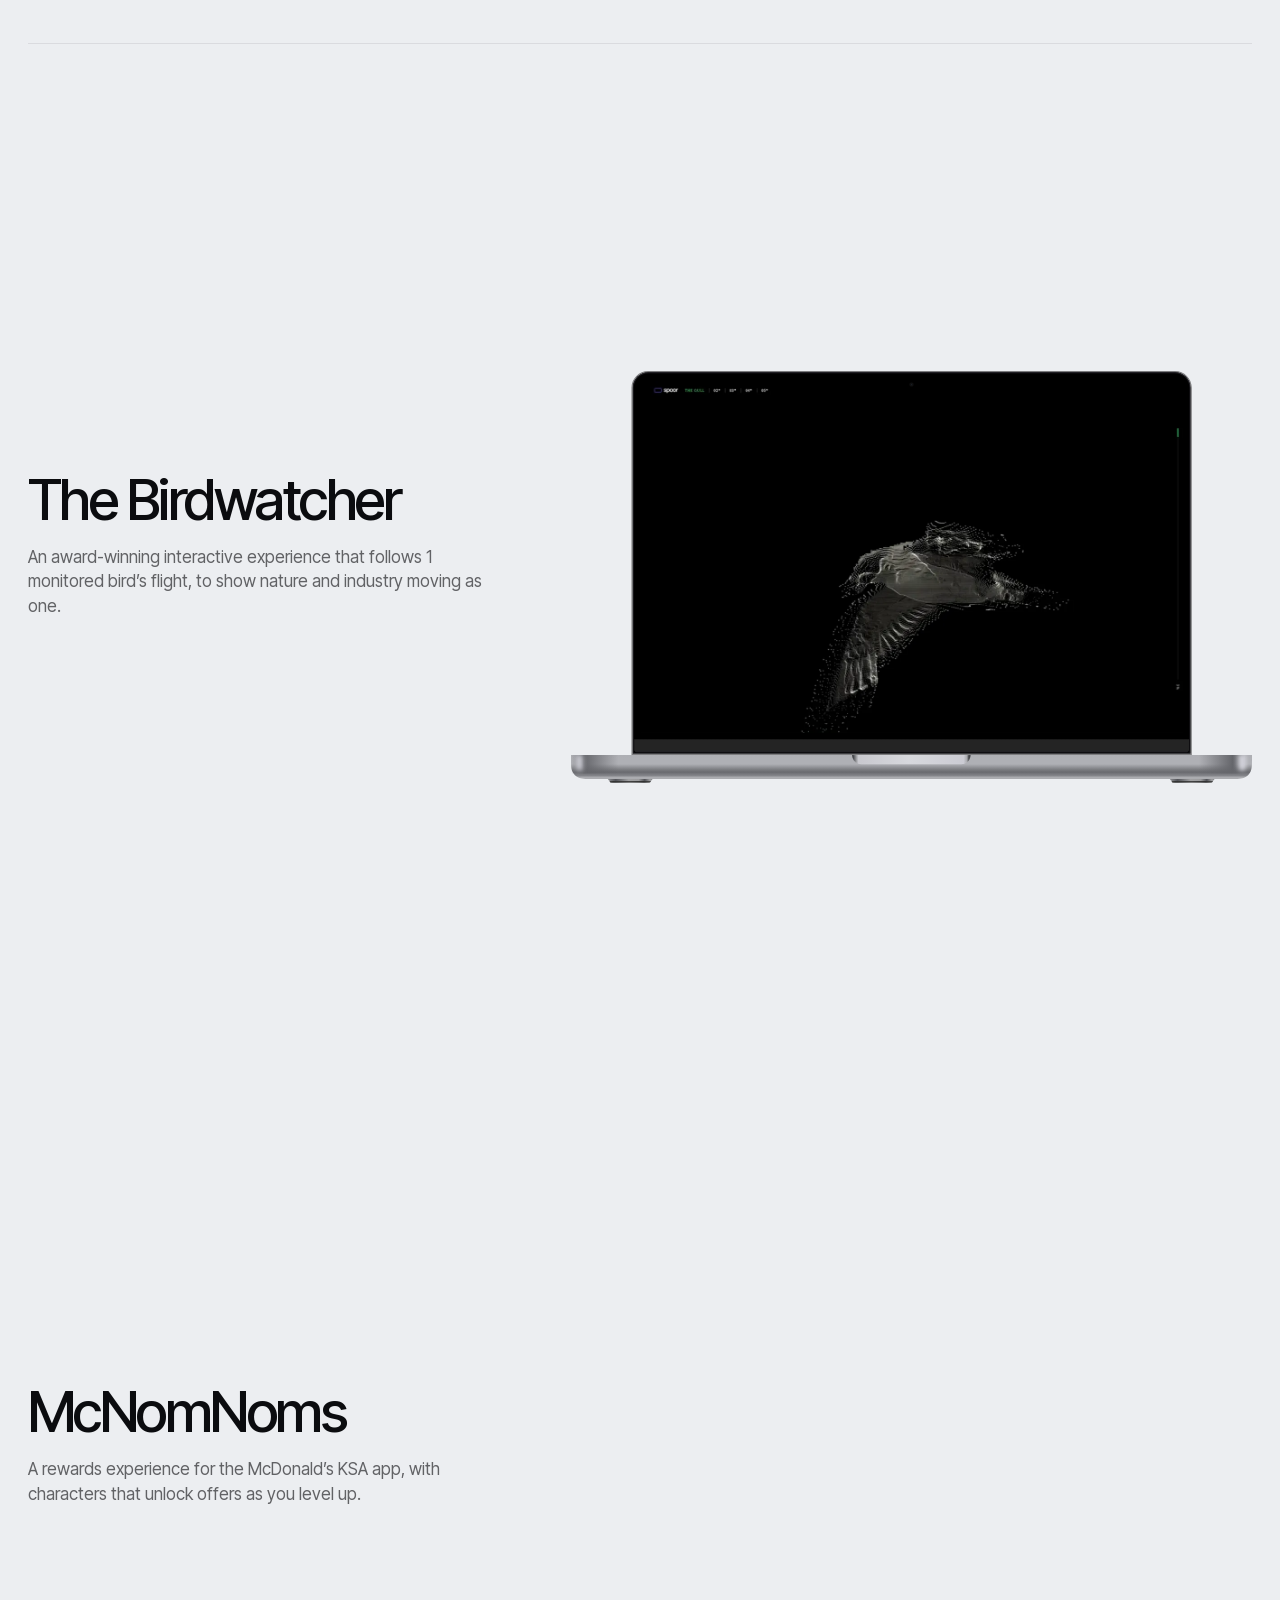
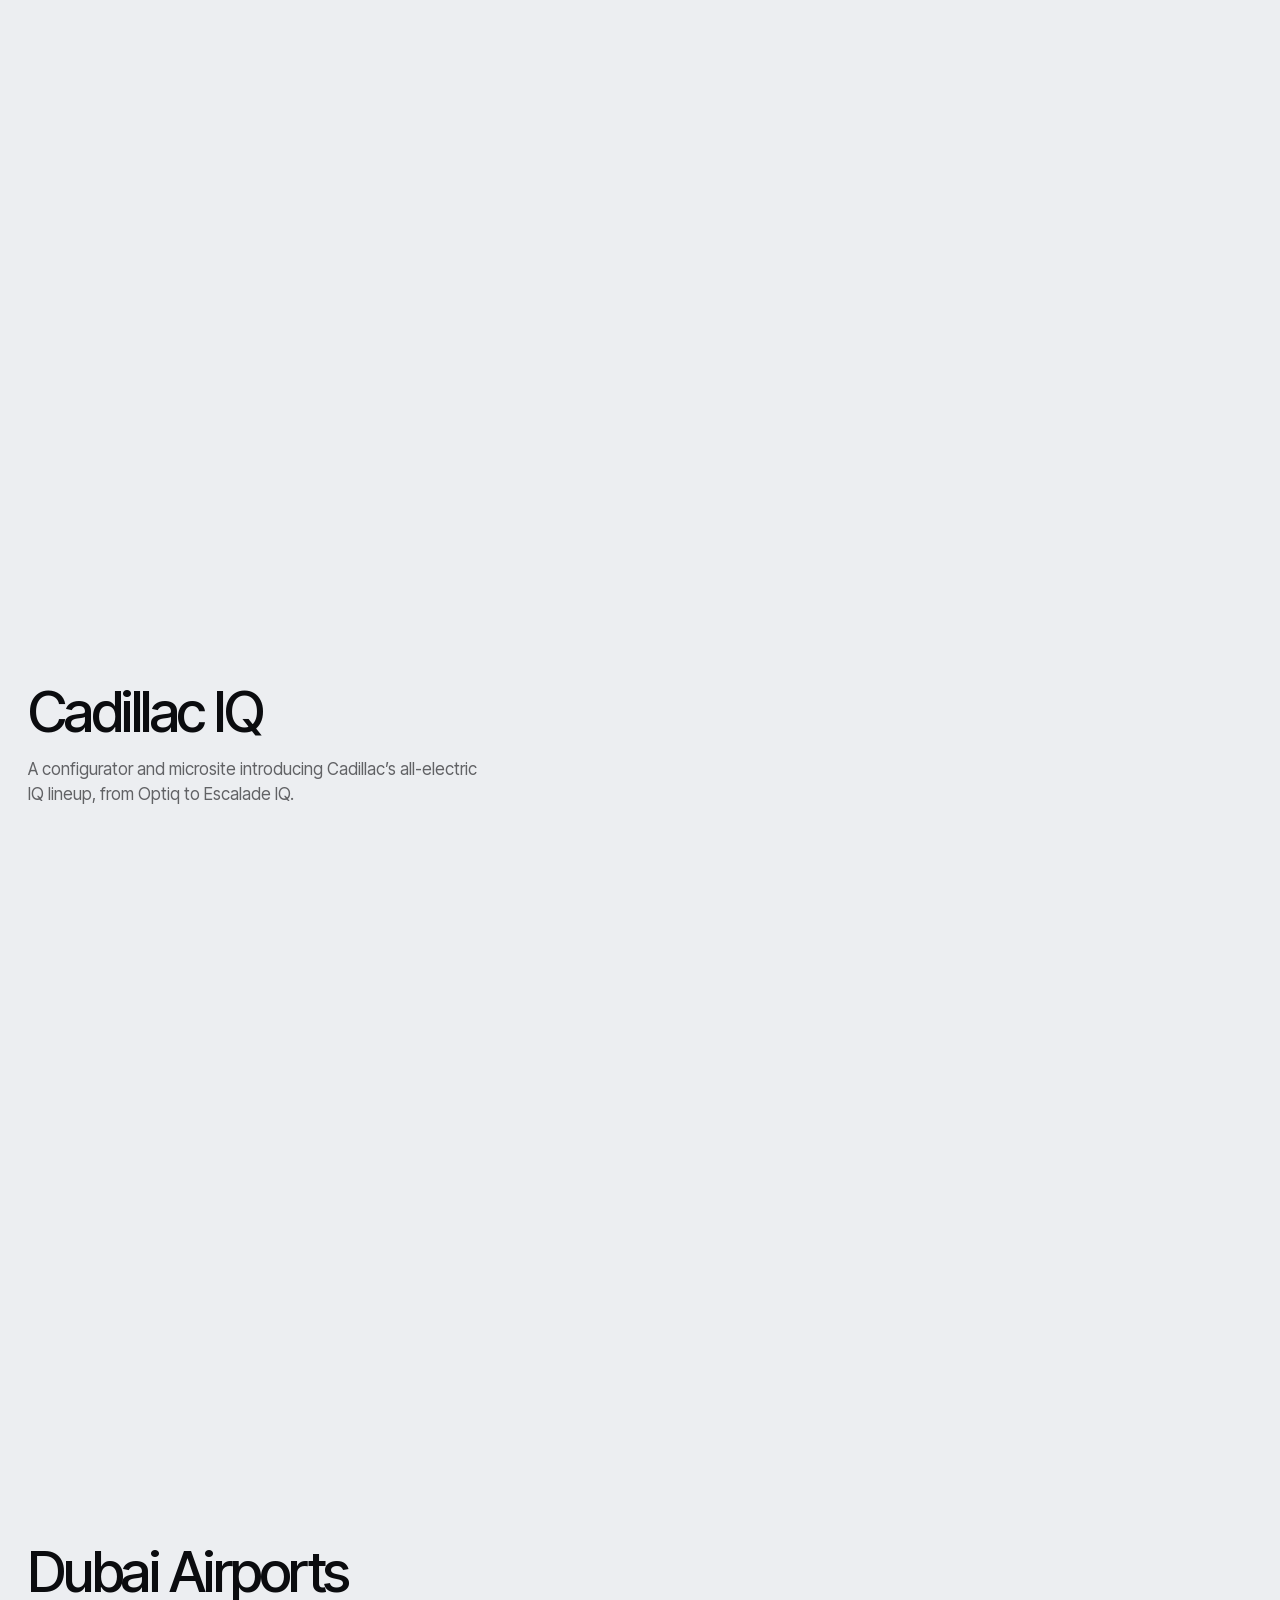
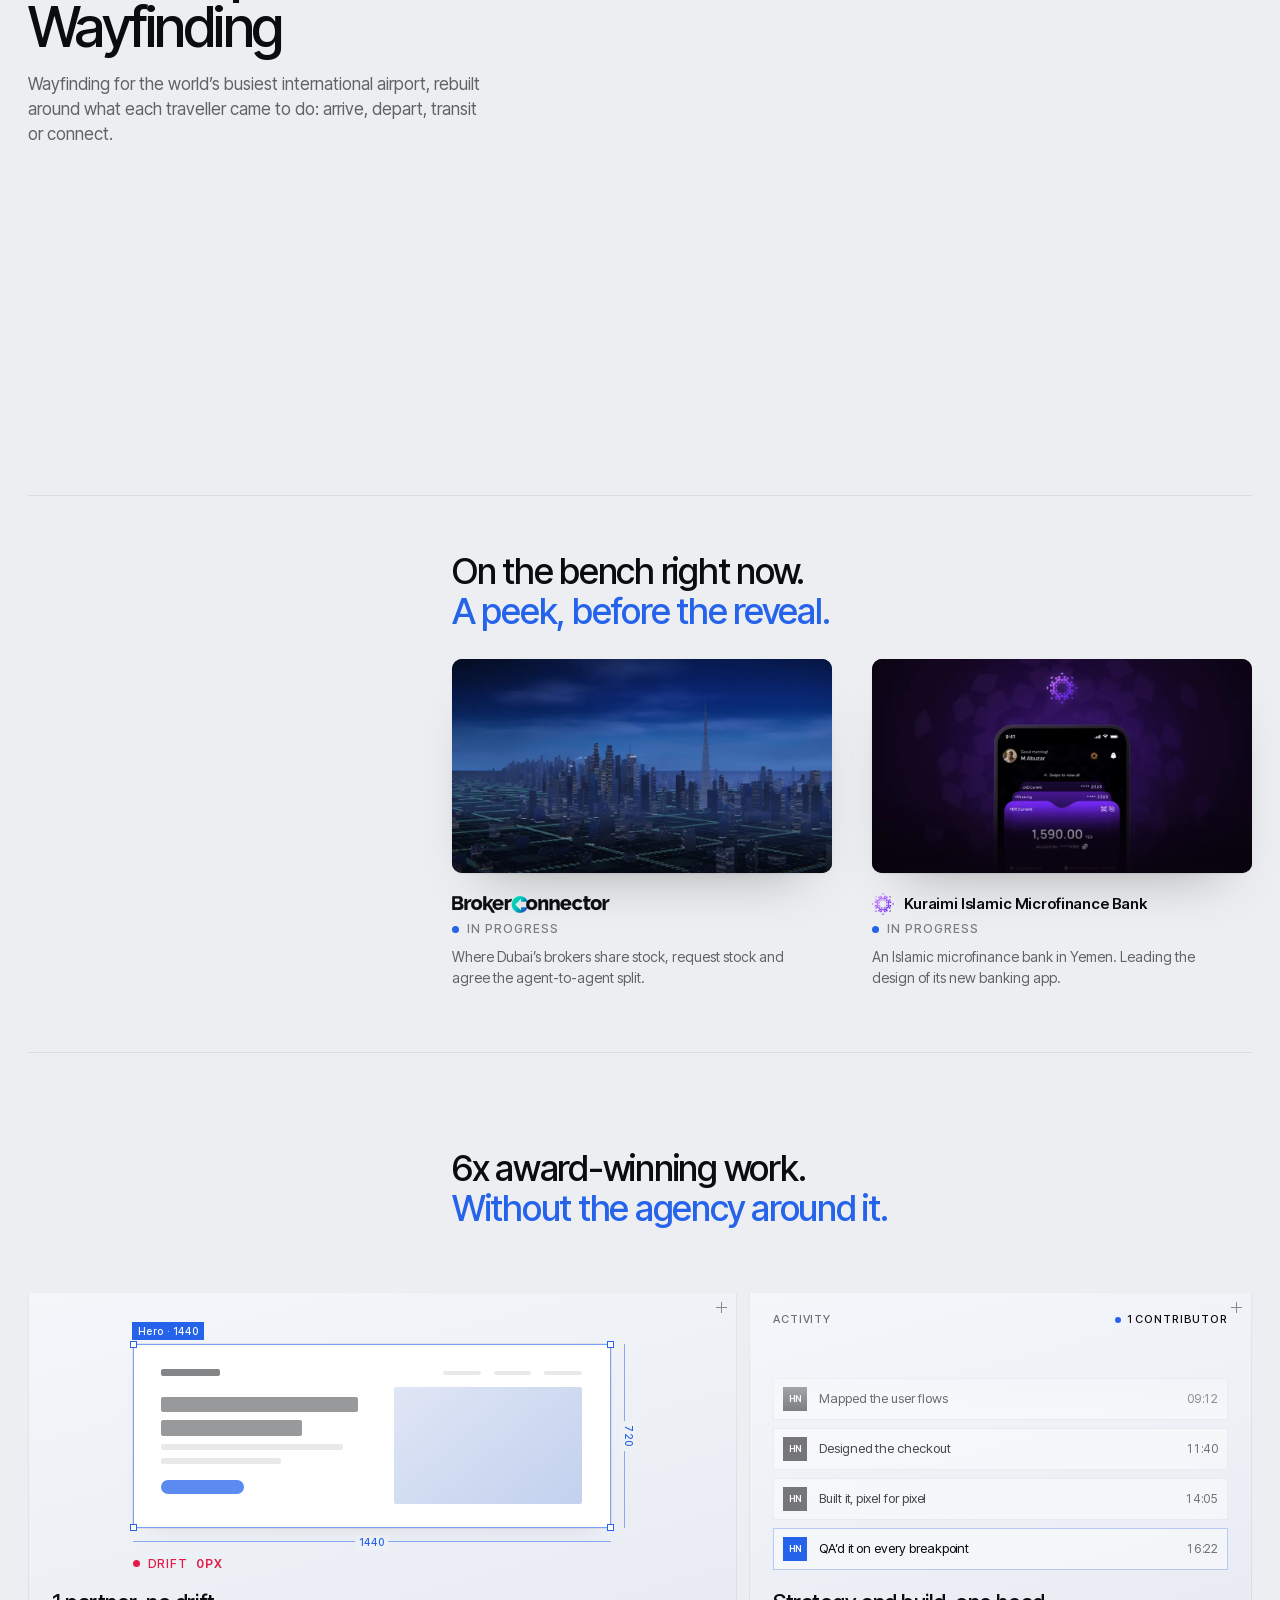
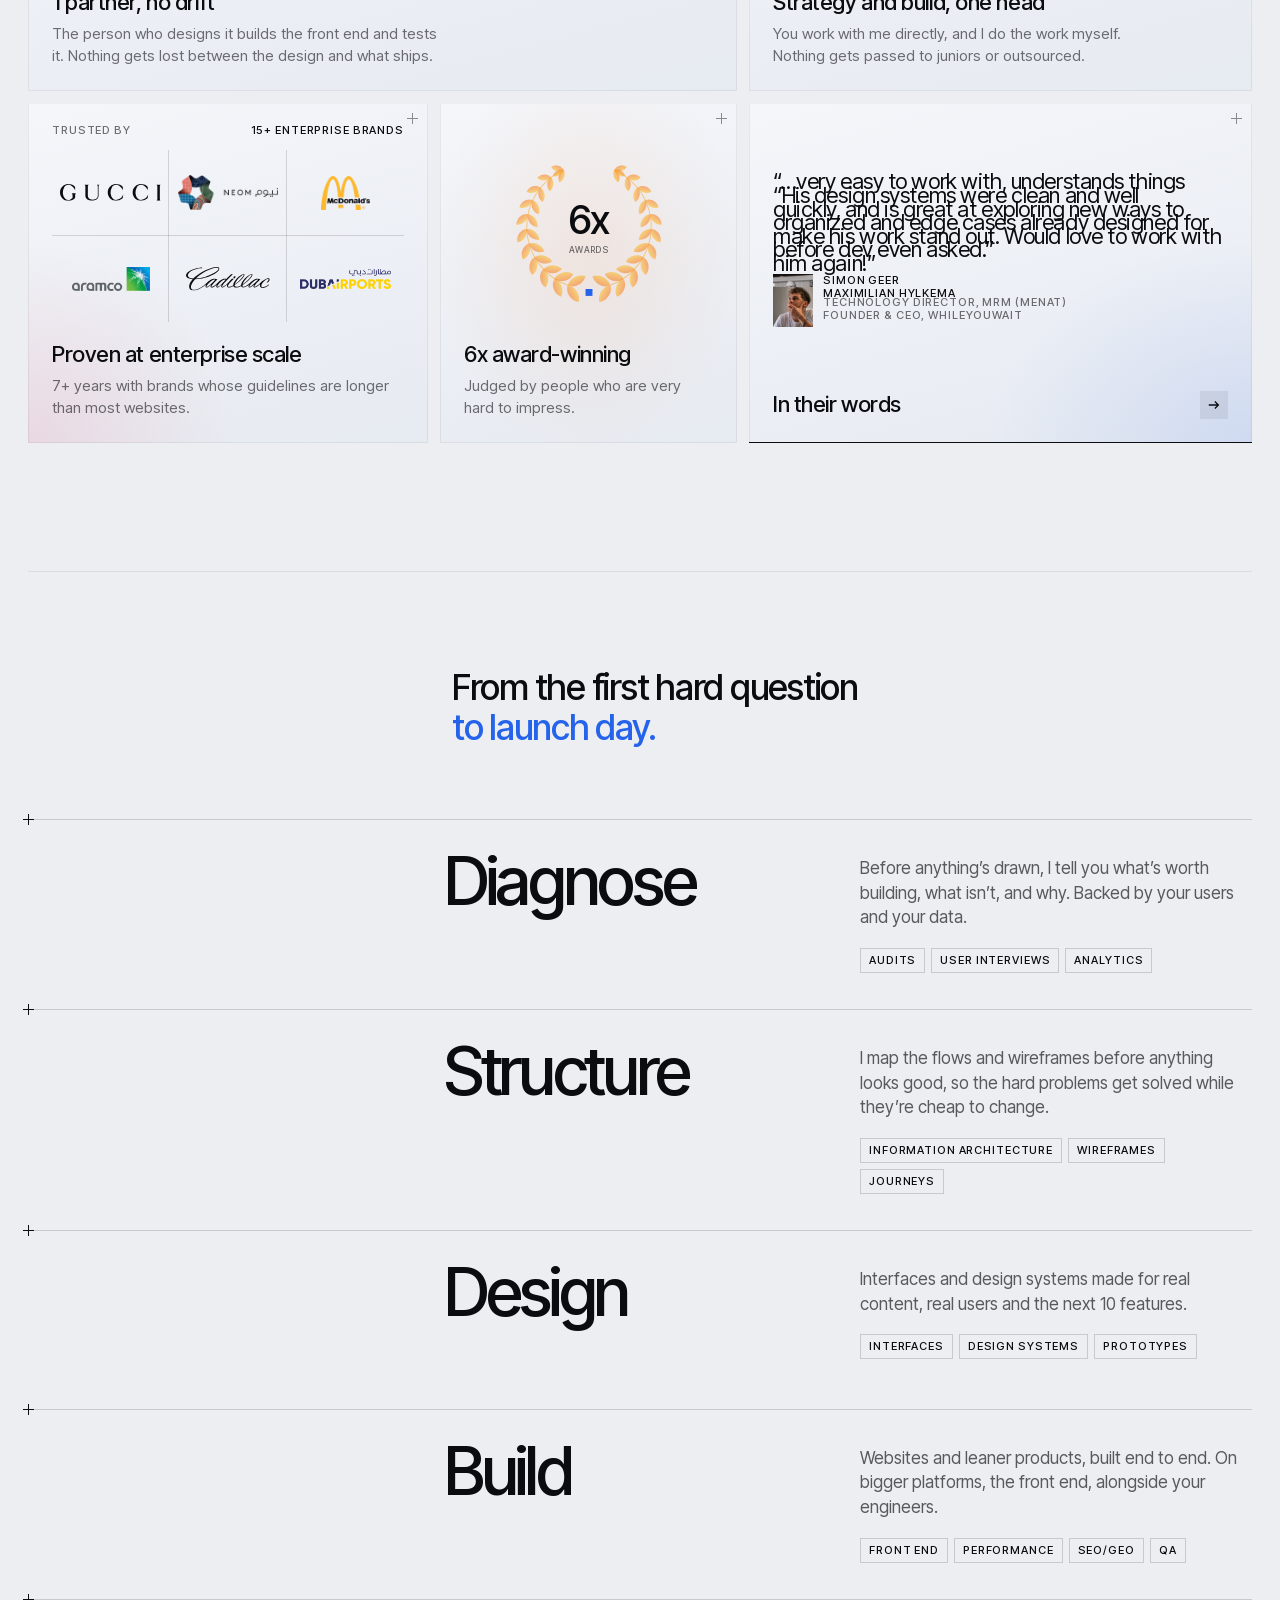
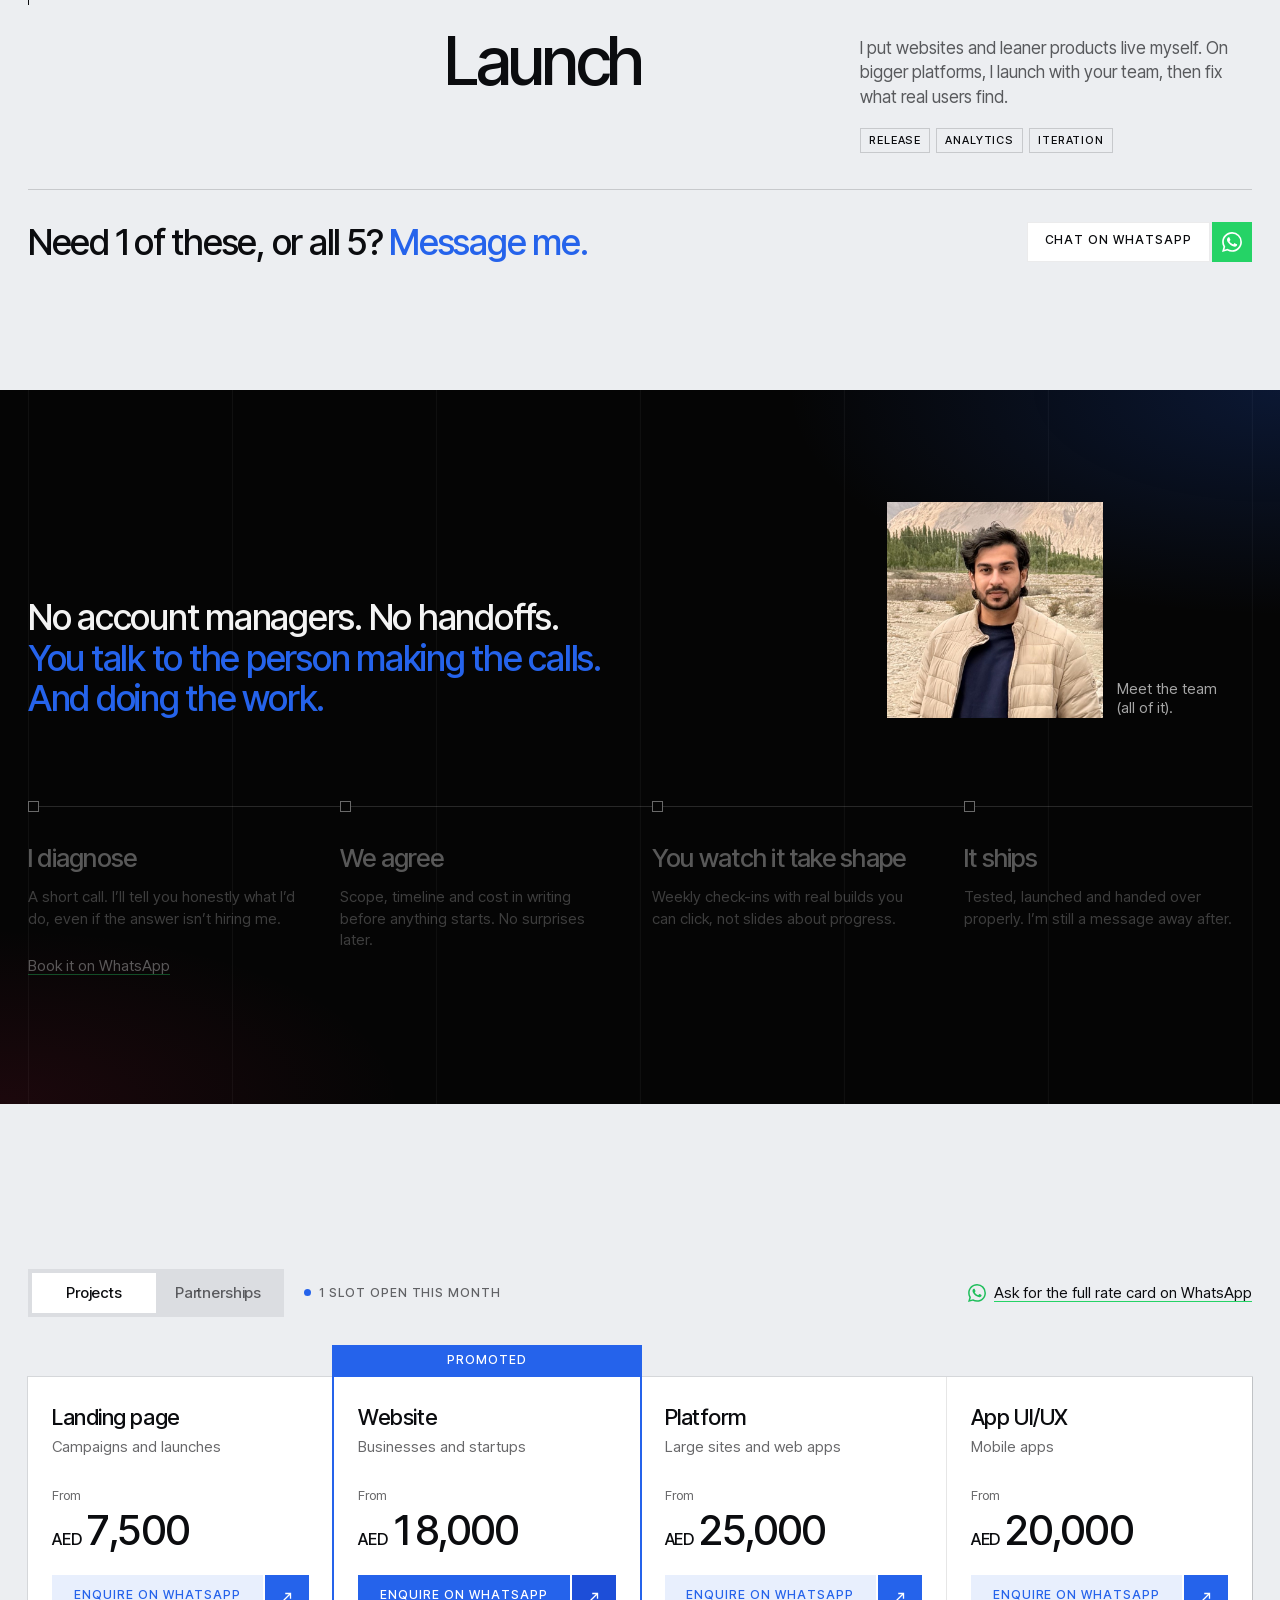
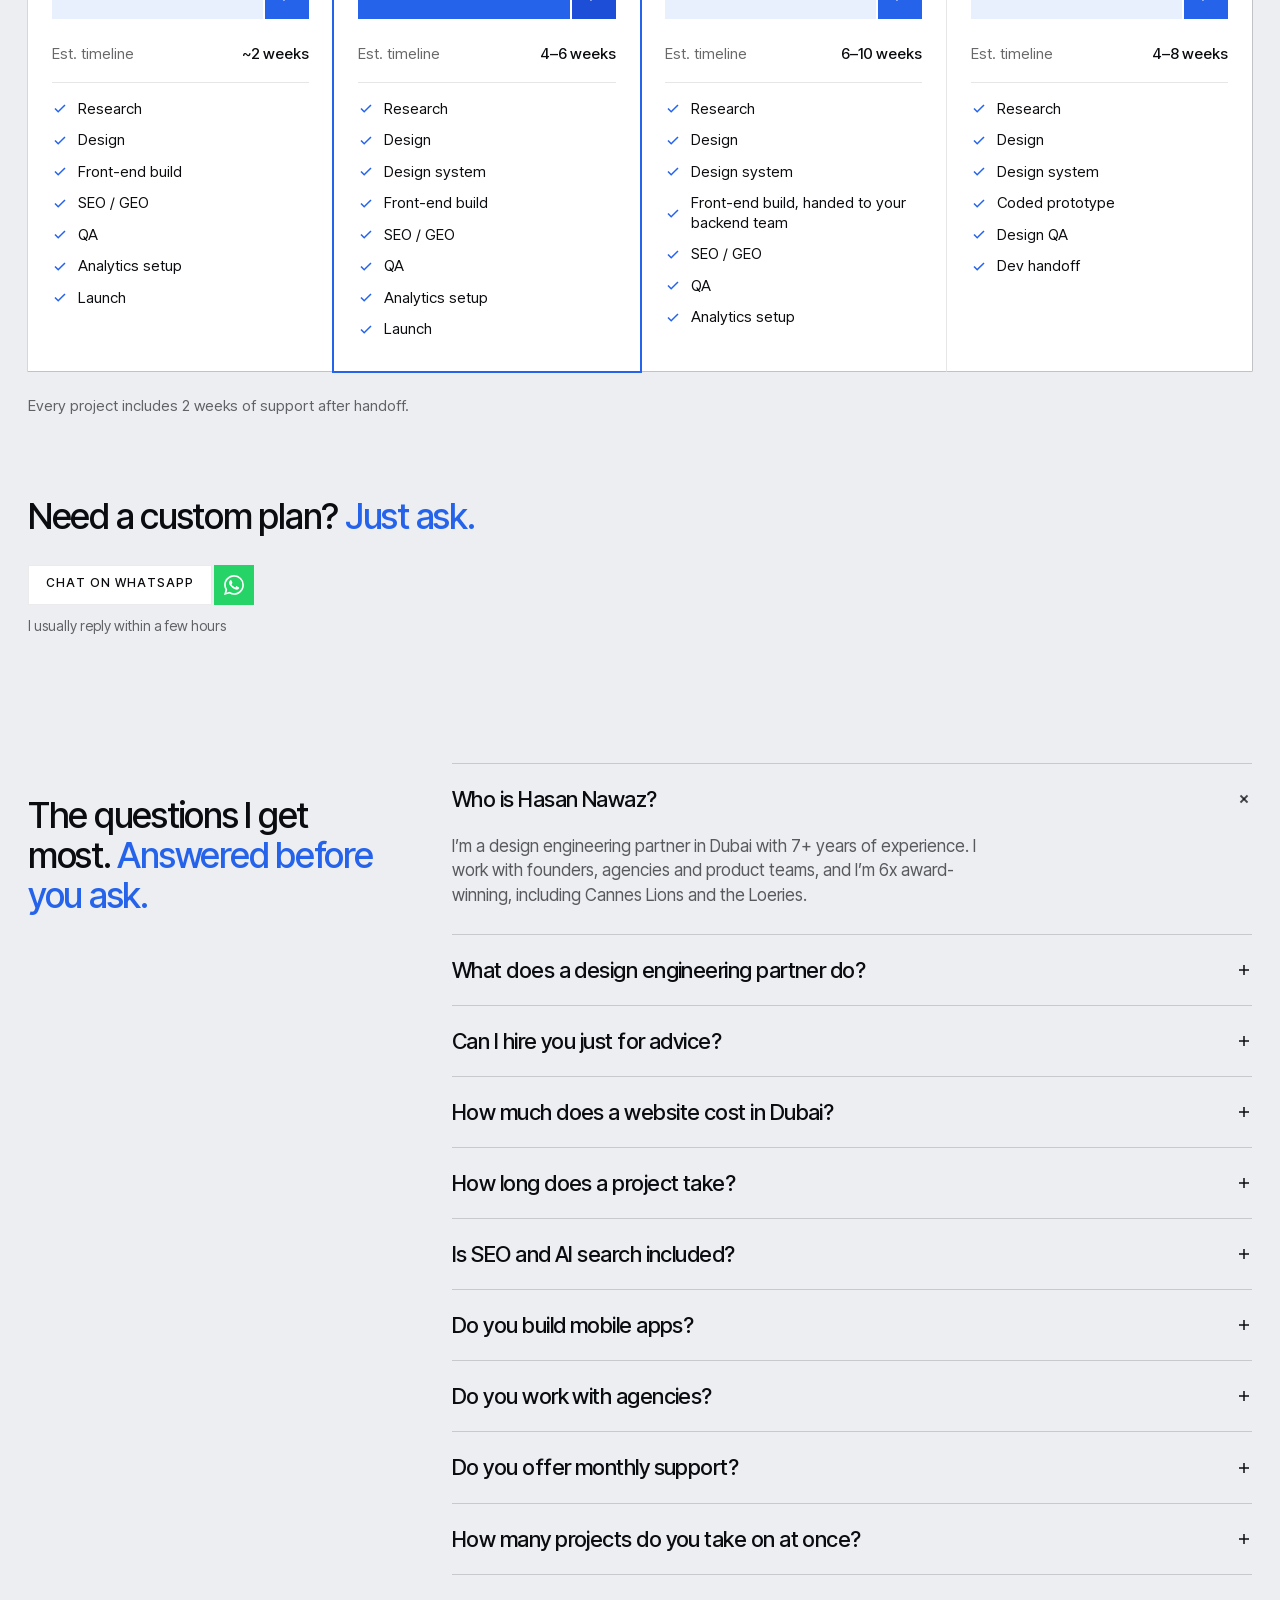
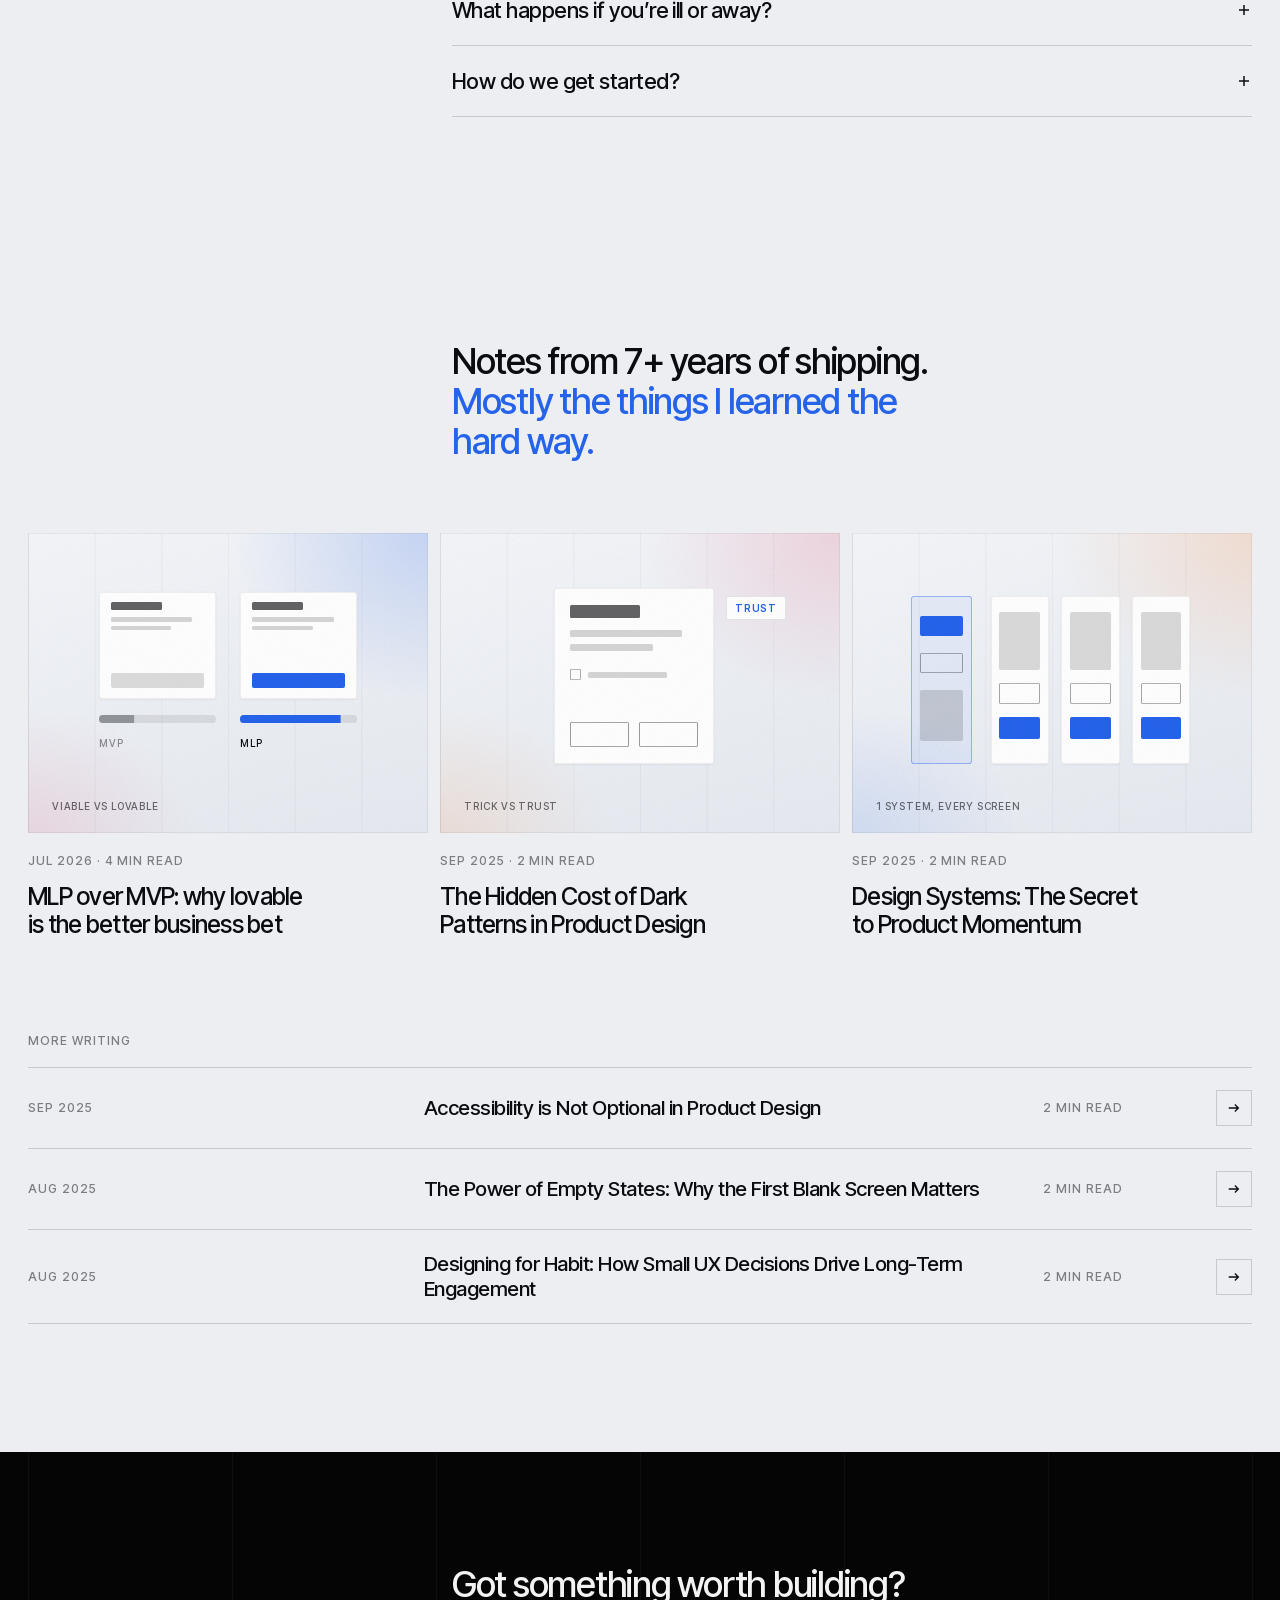
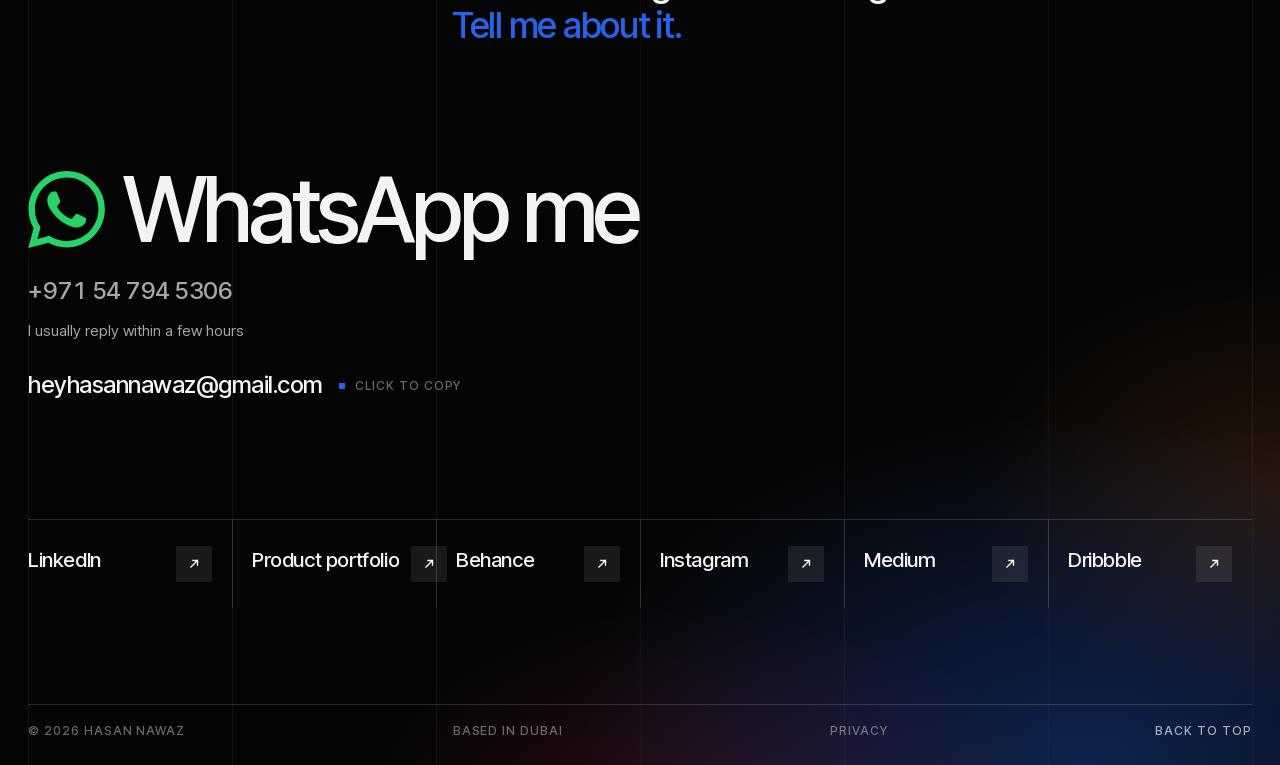
==== commit 3718e5b6: "Website: from AED 18,000 Co-Authored-By: Claude Opus 5.5 <noreply@anthropic.com>" ====
--- a/index.html
+++ b/index.html
@@ -146,7 +146,7 @@
         },
         "priceSpecification": {
          "@type": "PriceSpecification",
-         "minPrice": 15000,
+         "minPrice": 18000,
          "priceCurrency": "AED"
         }
        },
@@ -268,7 +268,7 @@
        "name": "How much does a website cost in Dubai?",
        "acceptedAnswer": {
         "@type": "Answer",
-        "text": "With me, a website starts from AED 15,000 and a landing page from AED 7,500. App UI/UX starts from AED 20,000 and platforms from AED 25,000. The full rate card is available on request."
+        "text": "With me, a website starts from AED 18,000 and a landing page from AED 7,500. App UI/UX starts from AED 20,000 and platforms from AED 25,000. The full rate card is available on request."
        }
       },
       {
@@ -983,7 +983,7 @@
             <p class="plan-for">Businesses and startups</p>
             <div class="plan-price">
               <span class="plan-lead">From</span>
-              <span class="plan-fig"><span class="plan-unit">AED</span>15,000</span>
+              <span class="plan-fig"><span class="plan-unit">AED</span>18,000</span>
             </div>
             <a class="btn plan-cta" href="https://wa.me/971547945306?text=Hi%20Hasan%2C%20I%27m%20interested%20in%20a%20website.%20Can%20we%20talk%3F" target="_blank" rel="noopener" aria-label="Enquire on WhatsApp: Website" data-roll-host>
               <span class="btn-label"><span data-roll>Enquire on WhatsApp</span></span>
@@ -1168,7 +1168,7 @@
           <details class="faq-item" open><summary><h3 class="faq-q">Who is Hasan Nawaz?</h3><svg viewBox="0 0 16 16" aria-hidden="true"><path d="M8 3v10M3 8h10"/></svg></summary><p class="faq-a">I’m a design engineering partner in Dubai with 7+ years of experience. I work with founders, agencies and product teams, and I’m 6x award-winning, including Cannes Lions and the Loeries.</p></details>
           <details class="faq-item"><summary><h3 class="faq-q">What does a design engineering partner do?</h3><svg viewBox="0 0 16 16" aria-hidden="true"><path d="M8 3v10M3 8h10"/></svg></summary><p class="faq-a">I help you make the right product and tech decisions, then design, build, QA and launch what we decide, all as 1 person. You talk to whoever is making the calls and doing the work, and what you approved is what ships.</p></details>
           <details class="faq-item"><summary><h3 class="faq-q">Can I hire you just for advice?</h3><svg viewBox="0 0 16 16" aria-hidden="true"><path d="M8 3v10M3 8h10"/></svg></summary><p class="faq-a">Yes. Audits, discovery and advisory are all ways to work with me, one-off or monthly on the Consultant plan. I look at your product, your data or your plans and tell you what I’d do, and you decide who builds it.</p></details>
-          <details class="faq-item"><summary><h3 class="faq-q">How much does a website cost in Dubai?</h3><svg viewBox="0 0 16 16" aria-hidden="true"><path d="M8 3v10M3 8h10"/></svg></summary><p class="faq-a">With me, a website starts from AED 15,000 and a landing page from AED 7,500. App UI/UX starts from AED 20,000 and platforms from AED 25,000. The full rate card is available on request.</p></details>
+          <details class="faq-item"><summary><h3 class="faq-q">How much does a website cost in Dubai?</h3><svg viewBox="0 0 16 16" aria-hidden="true"><path d="M8 3v10M3 8h10"/></svg></summary><p class="faq-a">With me, a website starts from AED 18,000 and a landing page from AED 7,500. App UI/UX starts from AED 20,000 and platforms from AED 25,000. The full rate card is available on request.</p></details>
           <details class="faq-item"><summary><h3 class="faq-q">How long does a project take?</h3><svg viewBox="0 0 16 16" aria-hidden="true"><path d="M8 3v10M3 8h10"/></svg></summary><p class="faq-a">A landing page takes about 2 weeks, a website 4–6 weeks, a platform 6–10 weeks and app UI/UX 4–8 weeks.</p></details>
           <details class="faq-item"><summary><h3 class="faq-q">Is SEO and AI search included?</h3><svg viewBox="0 0 16 16" aria-hidden="true"><path d="M8 3v10M3 8h10"/></svg></summary><p class="faq-a">Yes. SEO and GEO are part of every landing page, website and platform, so you can be found on search engines and AI assistants.</p></details>
           <details class="faq-item"><summary><h3 class="faq-q">Do you build mobile apps?</h3><svg viewBox="0 0 16 16" aria-hidden="true"><path d="M8 3v10M3 8h10"/></svg></summary><p class="faq-a">I design them and make a coded prototype, then hand over to your developers. I build the front end of websites and web platforms myself.</p></details>
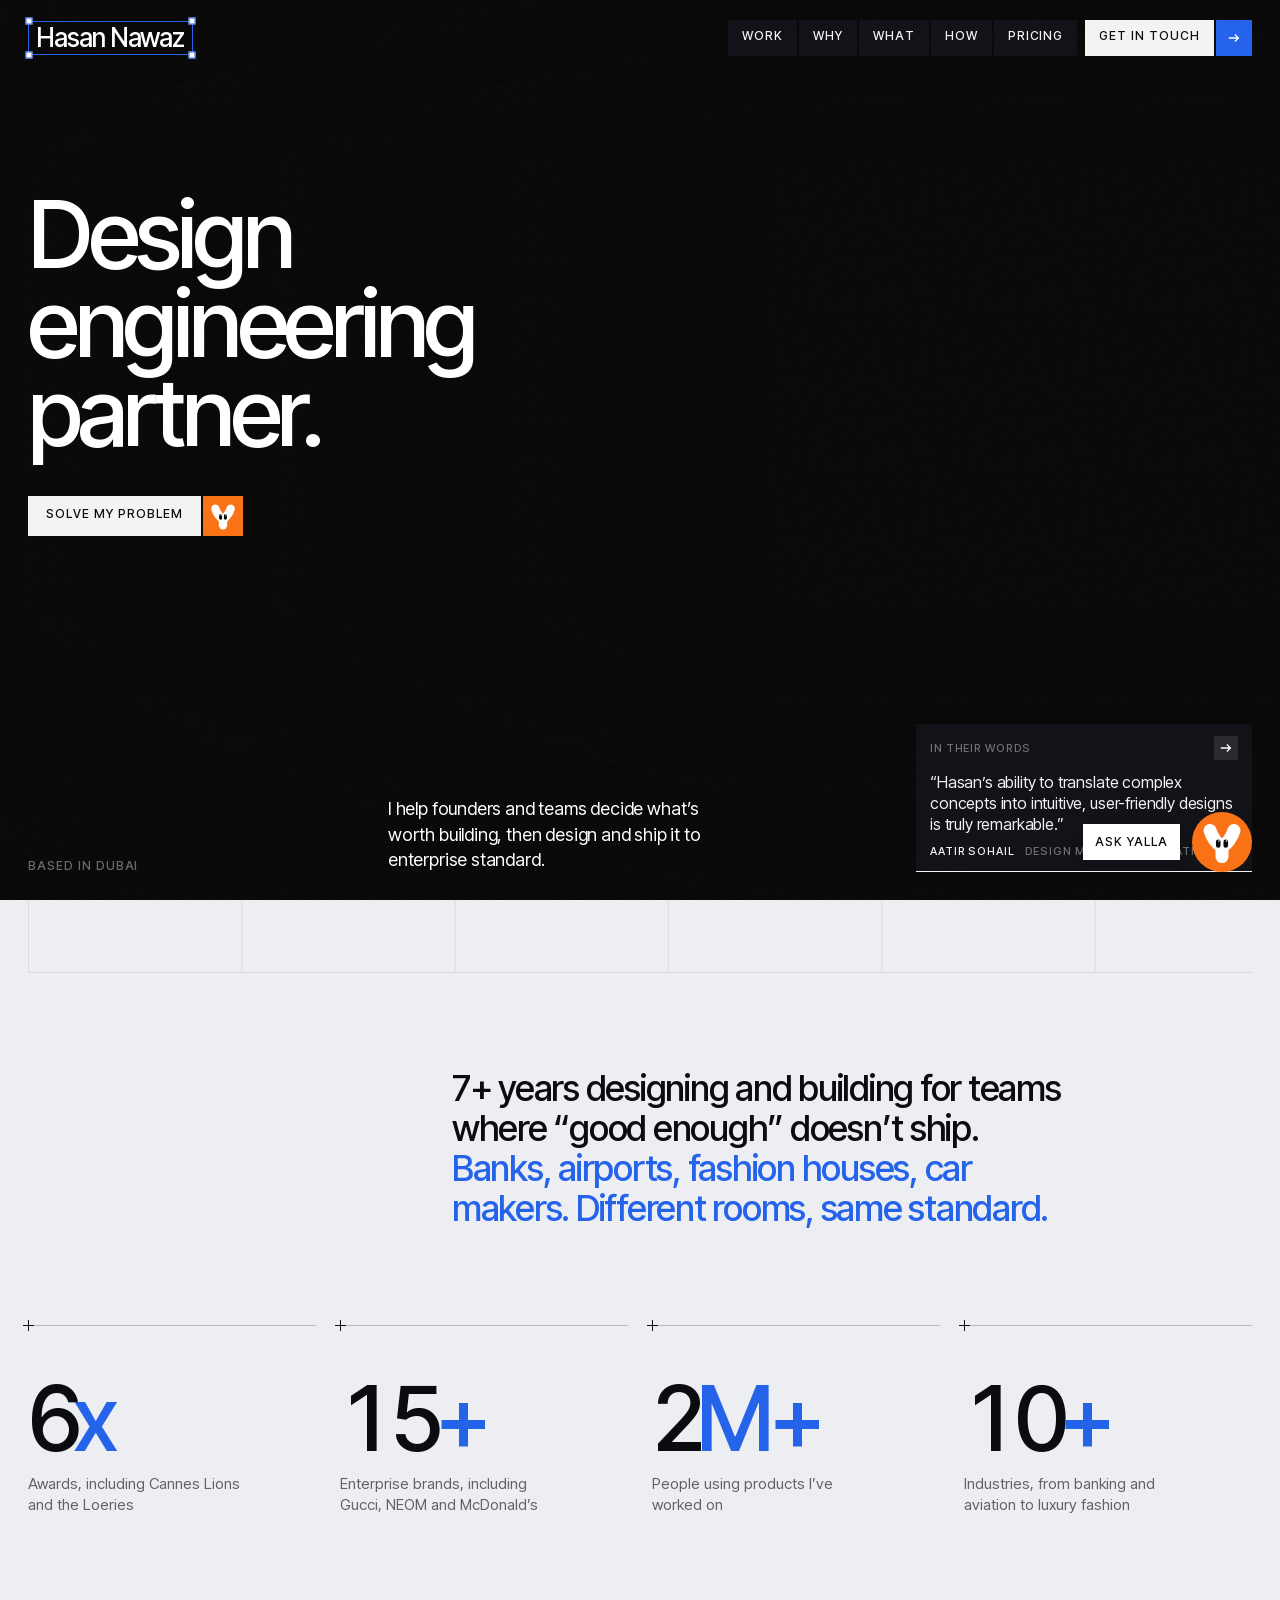
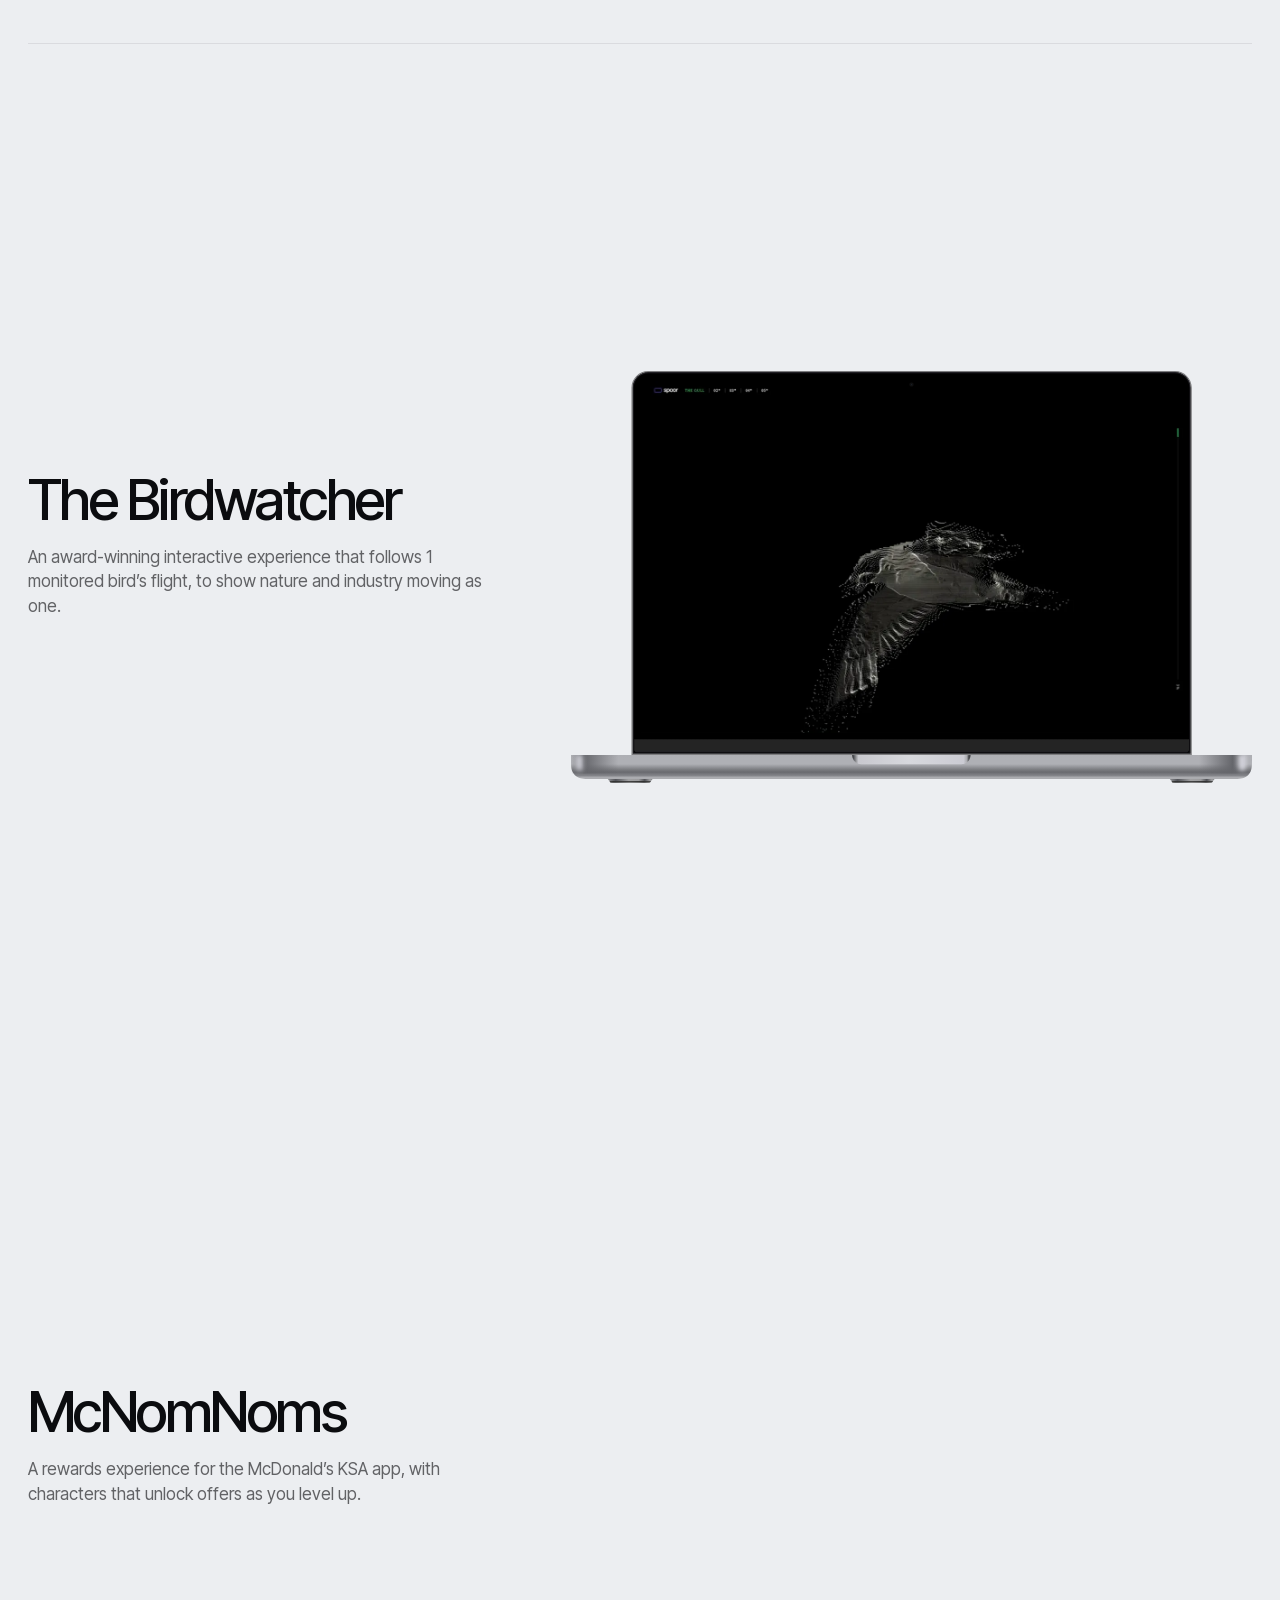
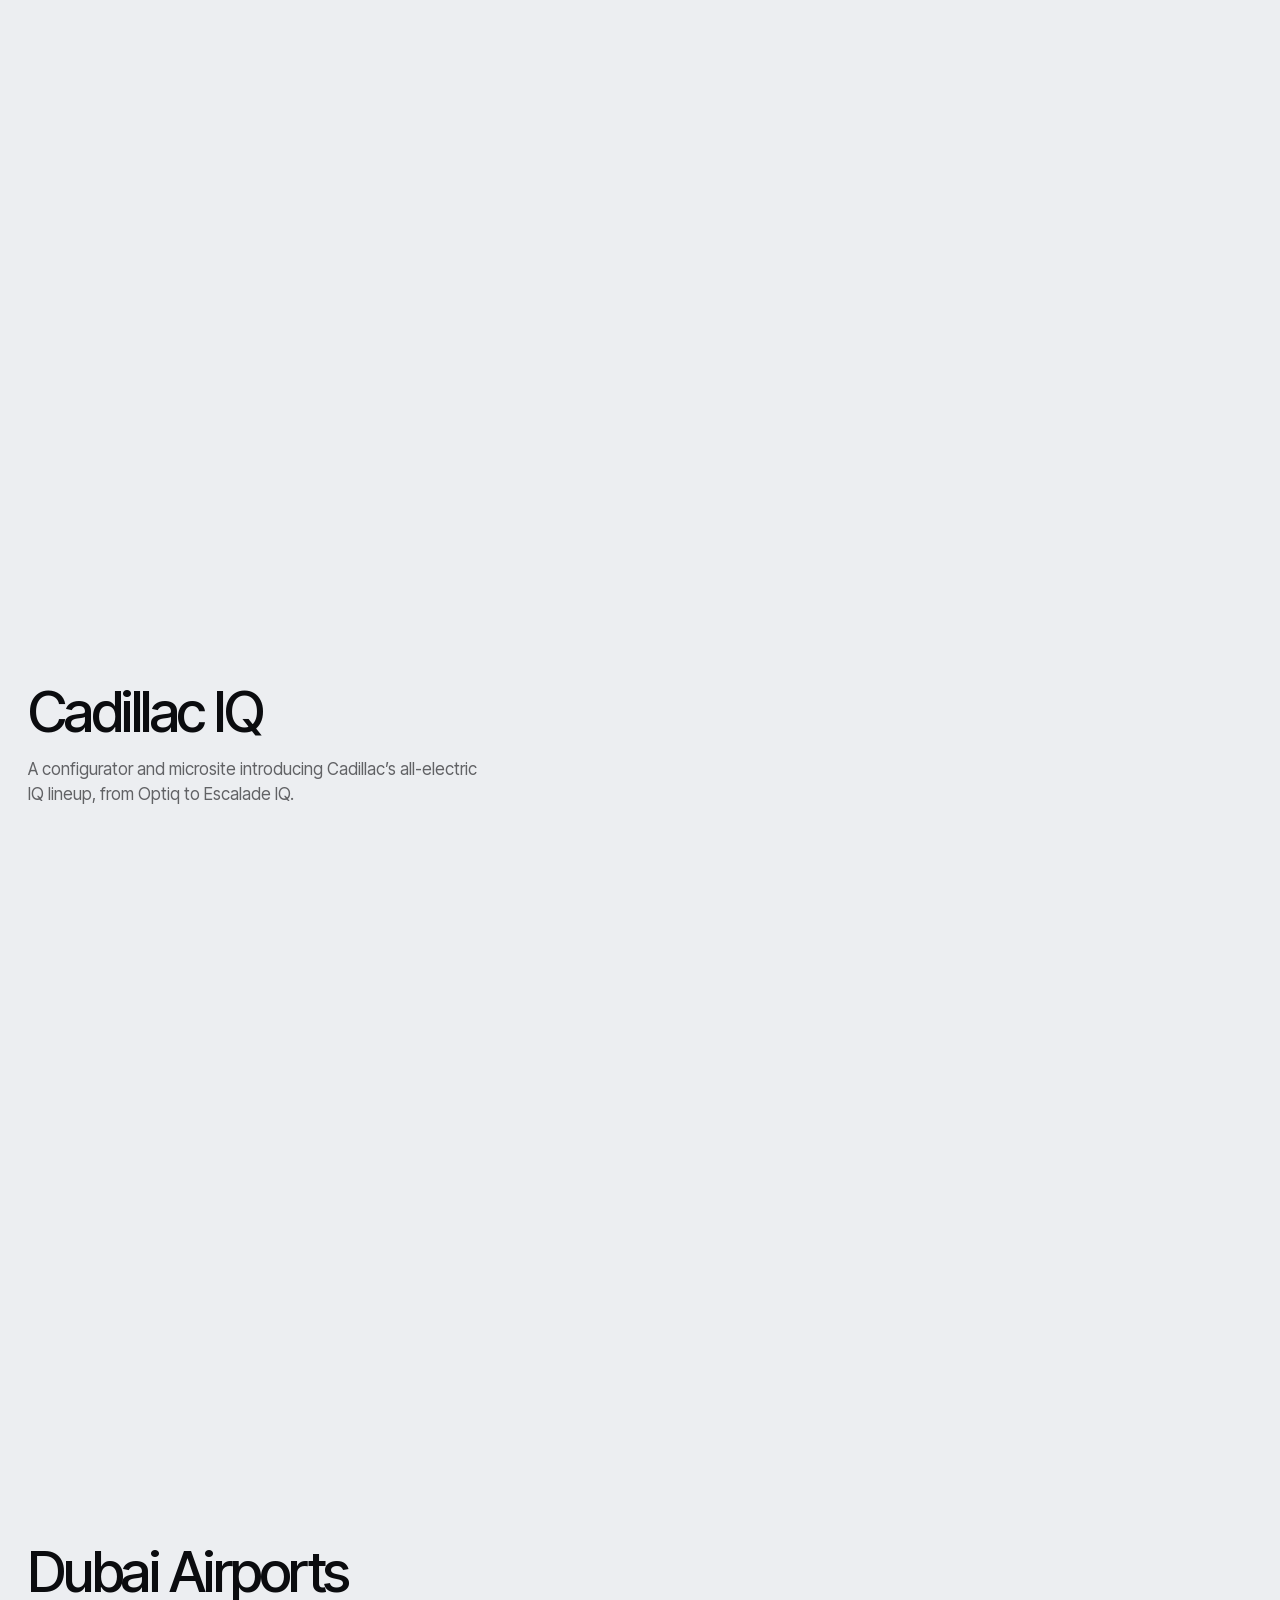
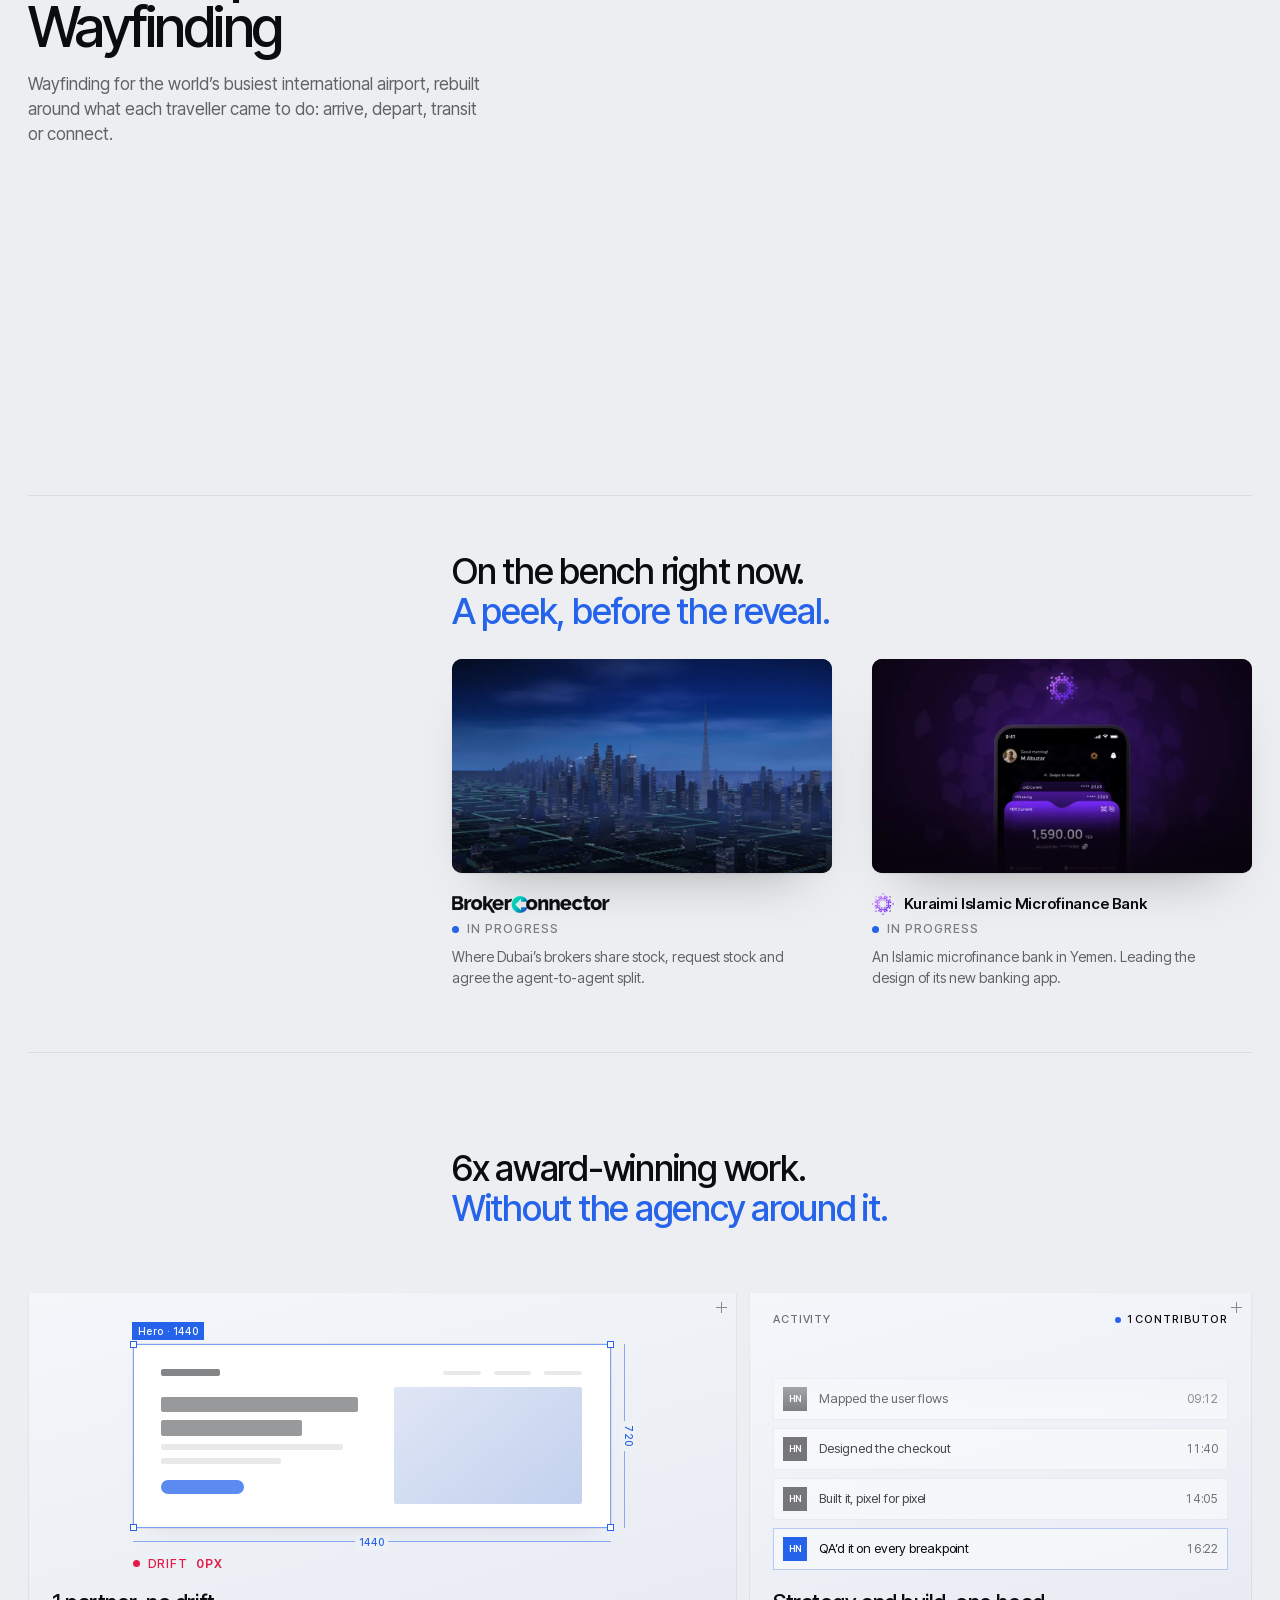
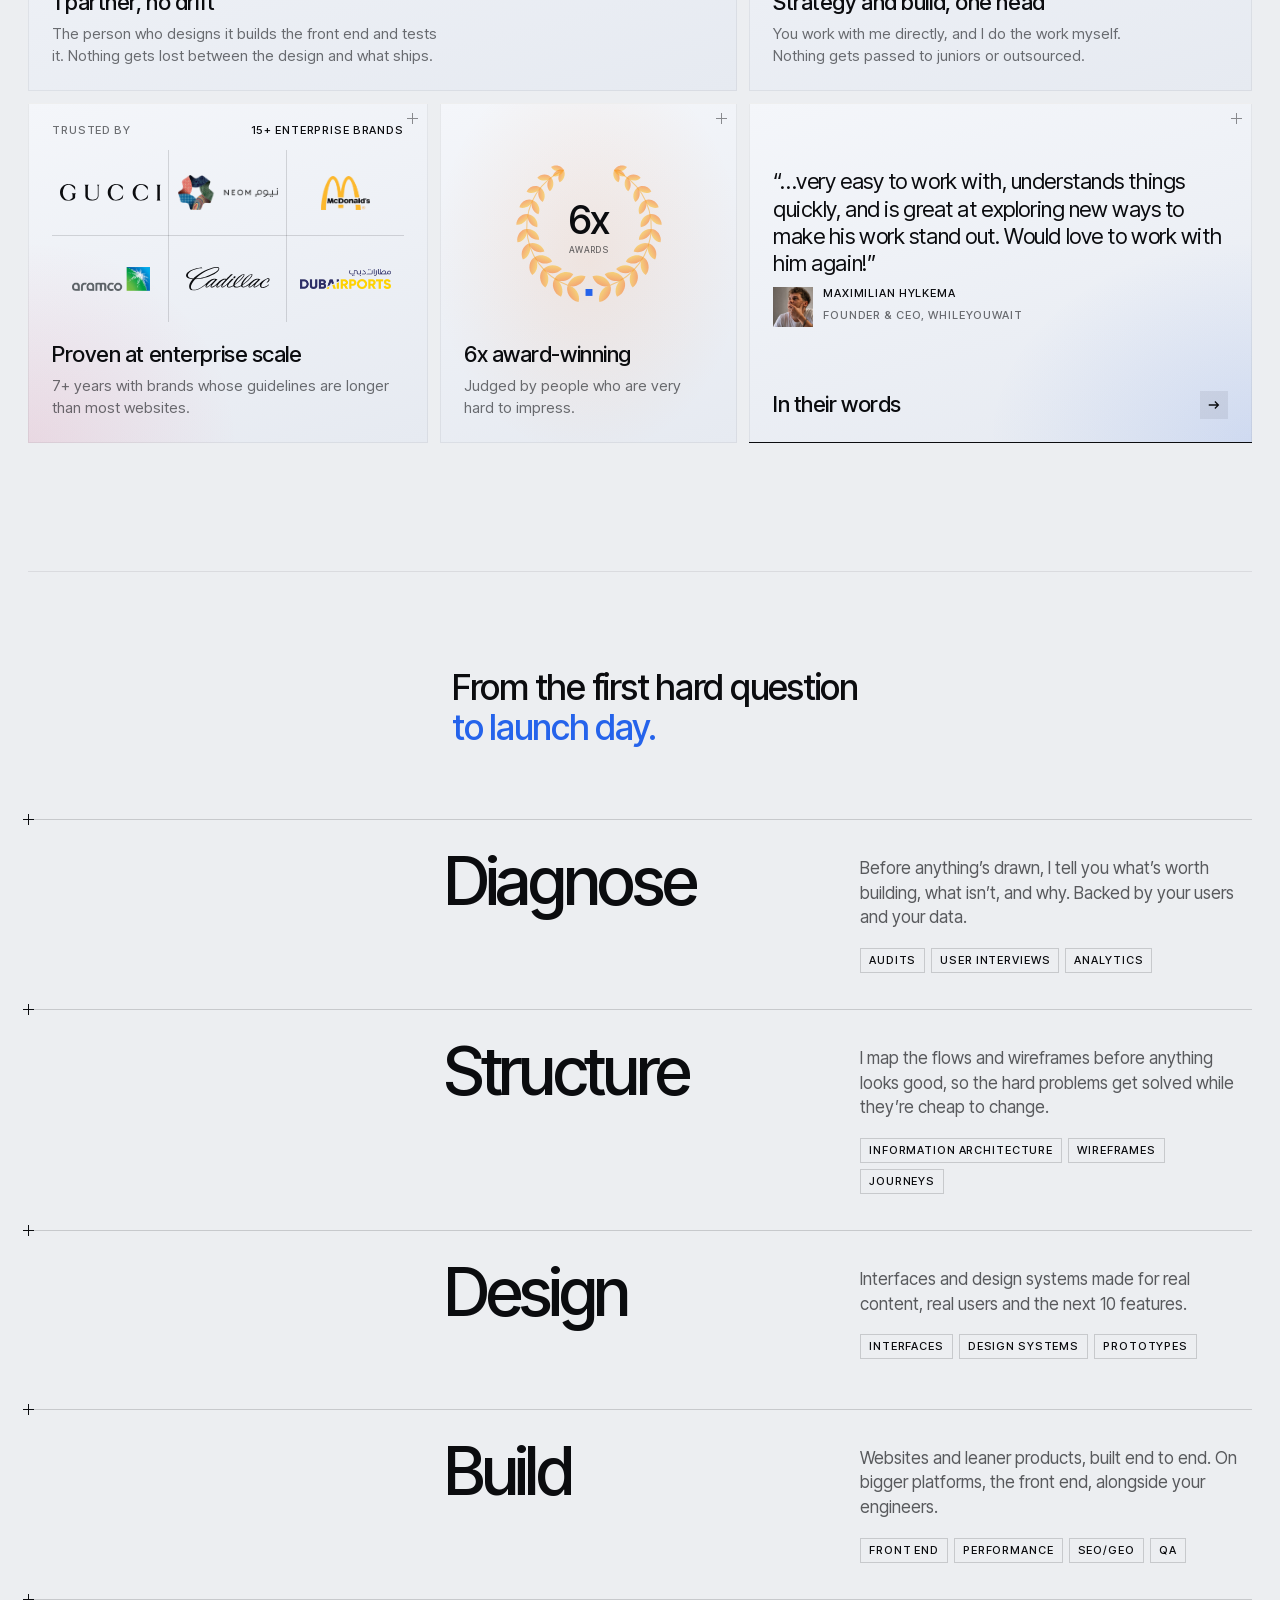
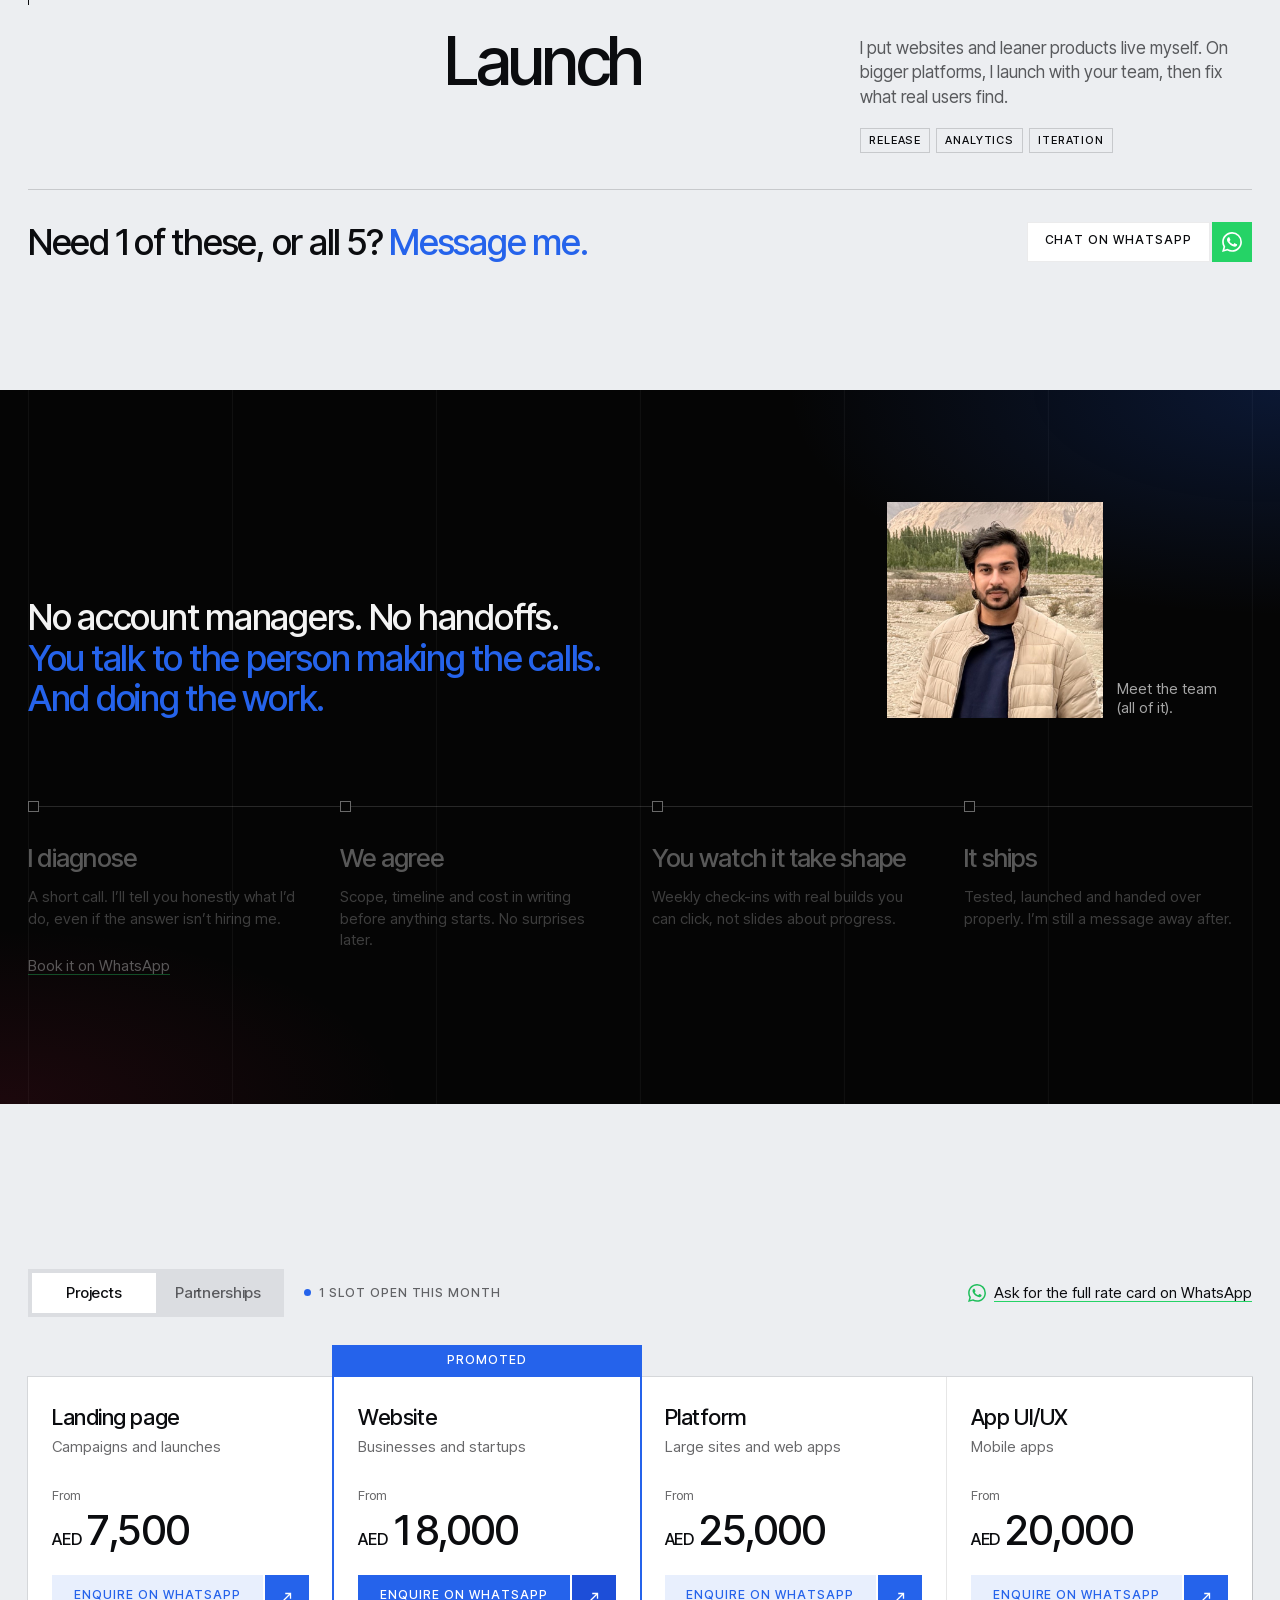
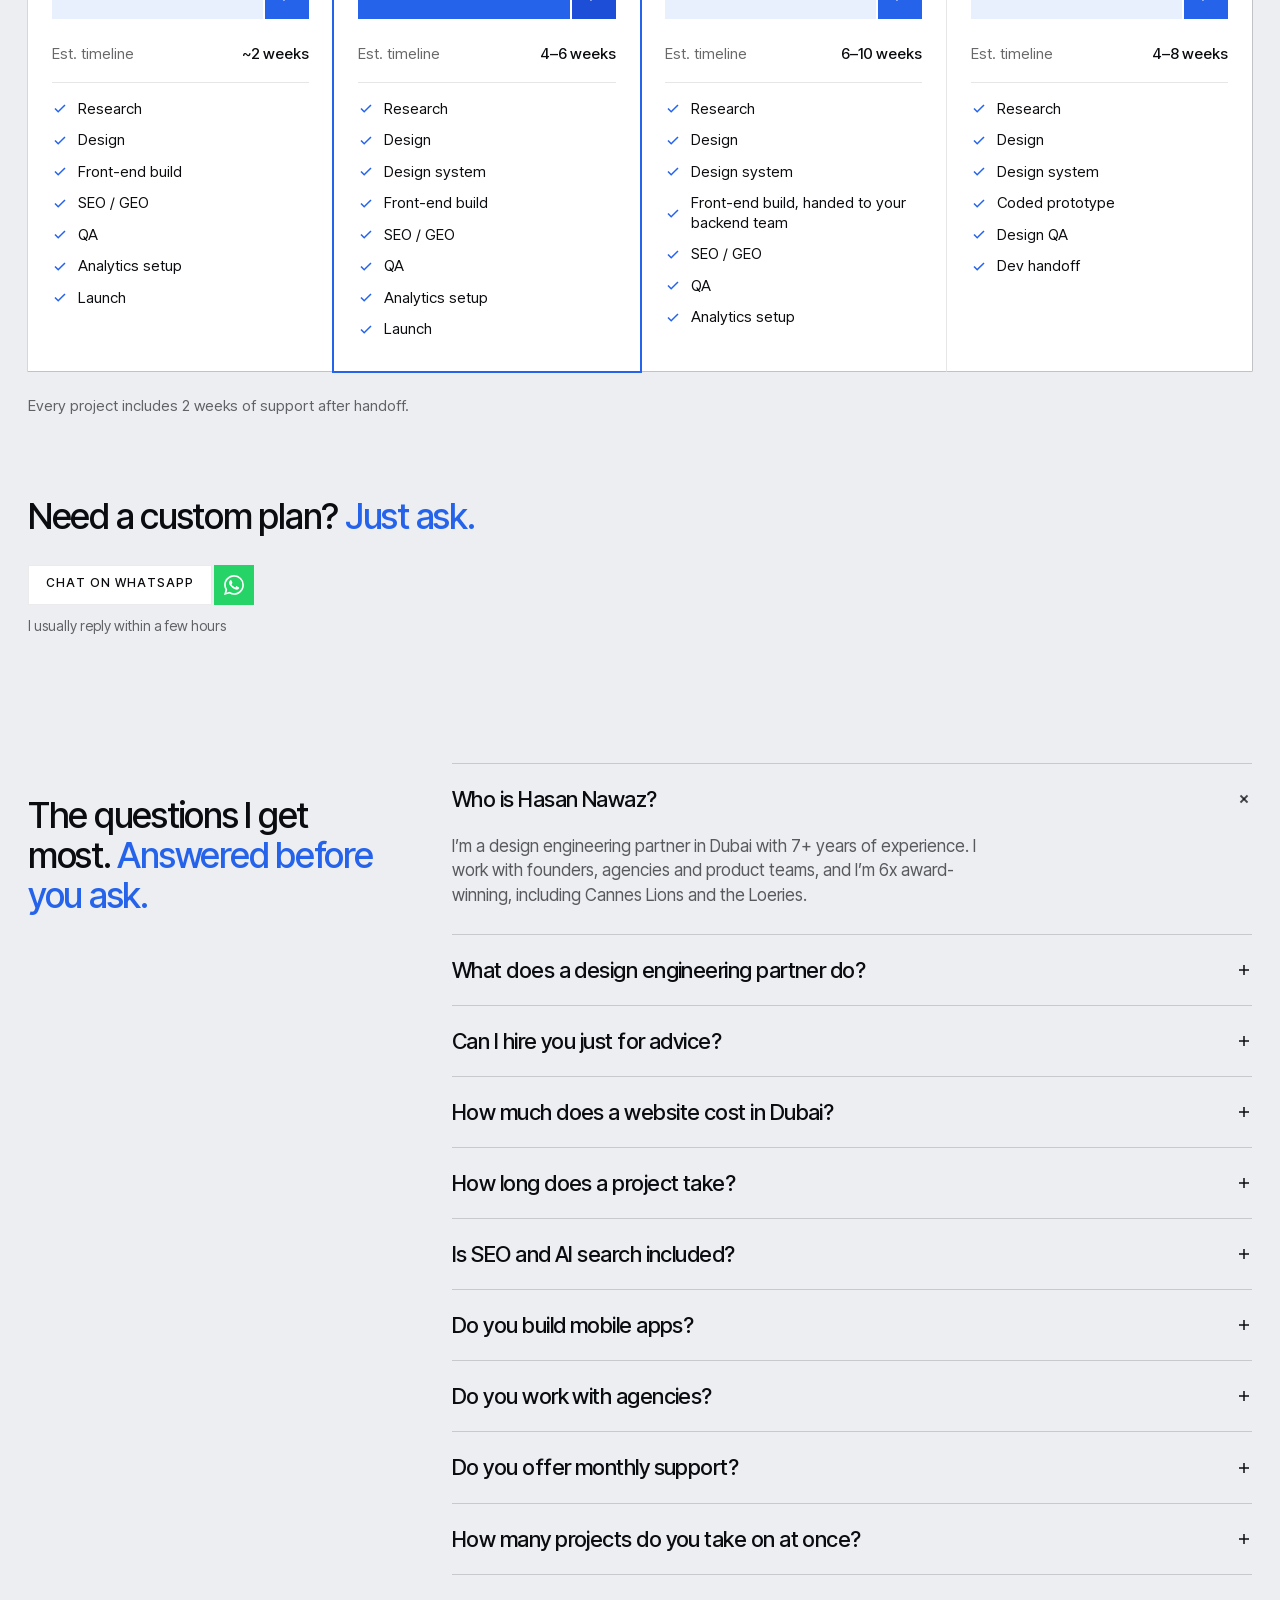
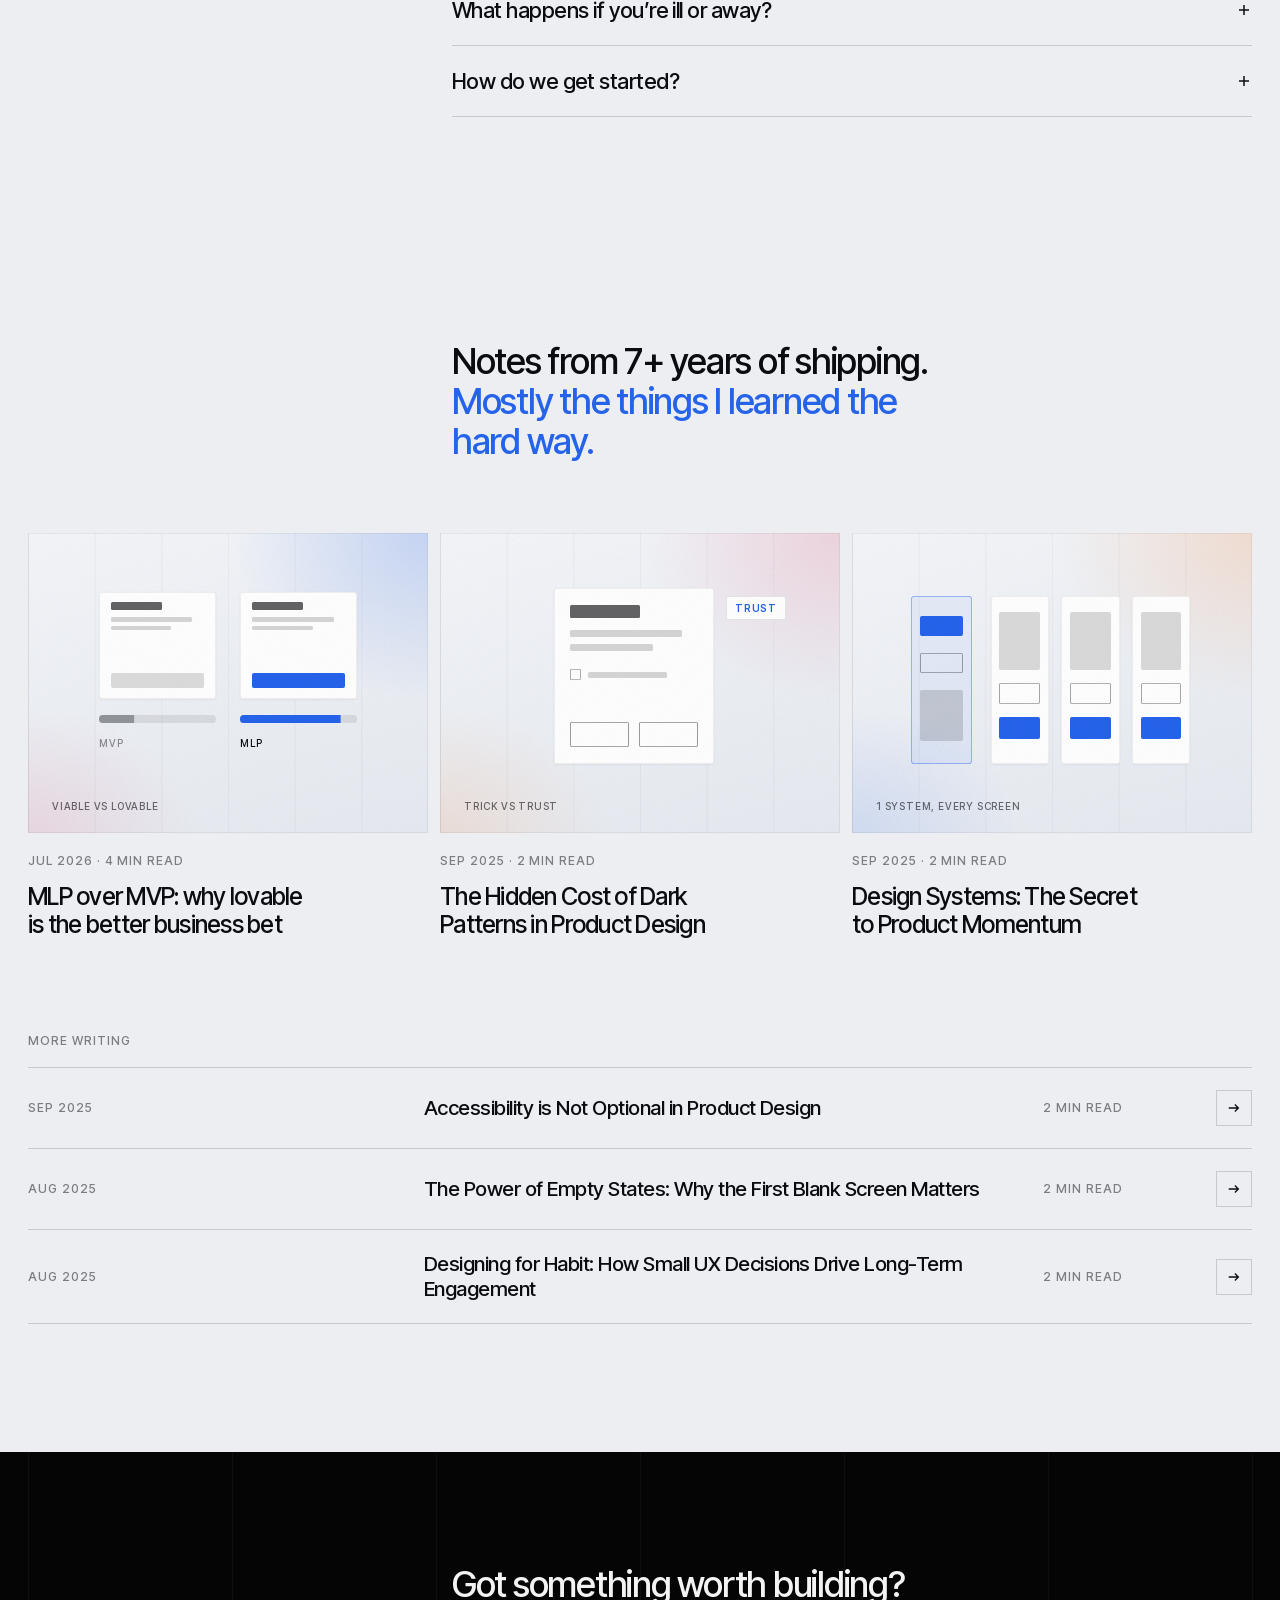
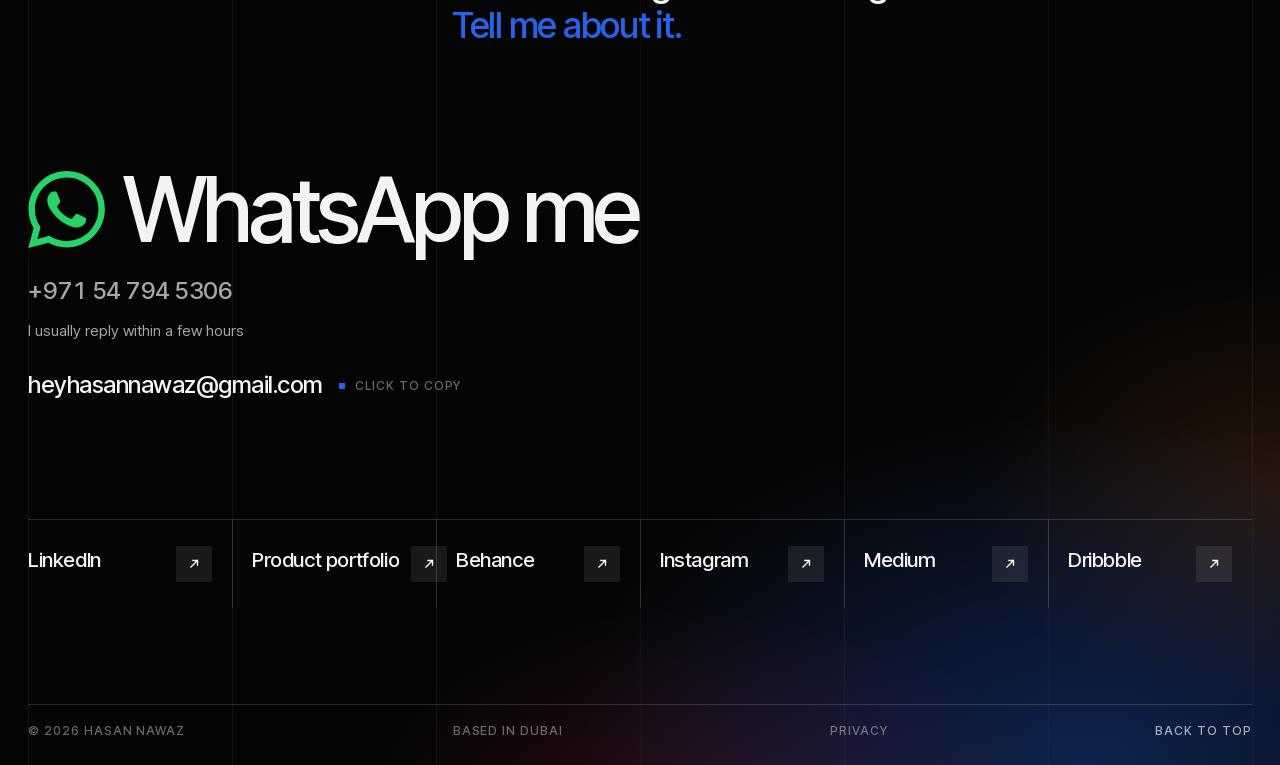
==== commit 038eb04b: "New logo: Hasan Nawaz in a Figma-style selection box The name in Inter Tight 500 inside a blue selec" ====
--- a/index.html
+++ b/index.html
@@ -15,12 +15,12 @@
   <meta property="og:site_name" content="Hasan Nawaz">
   <meta property="og:title" content="Hasan Nawaz | Design Engineering Partner in Dubai">
   <meta property="og:description" content="Hasan Nawaz is a design engineering partner in Dubai. I design and build websites, web apps and mobile products for founders, agencies and product teams.">
-  <meta property="og:image" content="https://hasannawaz.com/assets/og.jpg?v=3">
+  <meta property="og:image" content="https://hasannawaz.com/assets/og.jpg?v=4">
   <meta property="og:image:alt" content="Hasan Nawaz, design engineering partner.">
   <meta property="og:image:width" content="1200">
   <meta property="og:image:height" content="630">
   <meta name="twitter:card" content="summary_large_image">
-  <meta name="twitter:image" content="https://hasannawaz.com/assets/og.jpg?v=3">
+  <meta name="twitter:image" content="https://hasannawaz.com/assets/og.jpg?v=4">
   <link rel="icon" href="favicon.ico" sizes="48x48">
   <link rel="icon" href="assets/favicon.svg" type="image/svg+xml">
   <link rel="apple-touch-icon" href="assets/apple-touch-icon.png">
@@ -391,9 +391,9 @@
 
   <header class="nav" data-nav>
     <a class="logo intro" style="--d:.1s" href="./" aria-label="Hasan Nawaz, home" data-reload>
-      <!-- Primary lockup (mark + wordmark, one artwork). The mark keeps its colours; the letters use
-           currentColor, so they follow the nav colour (white, dark on light sections) -->
-      <svg class="logo-lockup" aria-hidden="true" focusable="false" viewBox="0 0 341 48"><path d="M38.3548 47.9041C38.0911 47.9377 42.6984 47.9664 38.0384 47.9808C33.3736 47.9904 15.213 48.0048 10.39 47.9808C5.56694 47.952 9.53657 47.8945 9.10989 47.8178C8.6832 47.7411 8.36678 47.6884 7.83462 47.511C7.30246 47.3336 6.31484 46.95 5.91692 46.7535C5.5142 46.5521 5.59571 46.4227 5.4375 46.3172C5.27449 46.2117 5.11628 46.2213 4.95807 46.1158C4.79507 46.0056 4.63686 45.7994 4.47865 45.6796C4.31564 45.5645 4.29647 45.6748 3.99922 45.4063C3.69718 45.1378 3.14105 44.6584 2.6856 44.0639C2.22535 43.4646 1.58772 42.4626 1.24253 41.825C0.90214 41.1874 0.74393 40.6264 0.624074 40.2285C0.504218 39.8258 0.580926 39.6963 0.523395 39.4279C0.470658 39.1594 0.350802 38.9484 0.307654 38.6272C0.259711 38.3108 0.250123 42.2757 0.240534 37.5102C0.230946 32.7447 0.211769 14.7375 0.240534 10.0248C0.2693 5.30723 0.384362 9.43508 0.413127 9.22413C0.437098 9.01318 0.312448 9.11866 0.39395 8.74471C0.480247 8.37075 0.652839 7.62765 0.911729 6.98522C1.17062 6.34758 1.59251 5.47982 1.94729 4.90931C2.30206 4.33879 2.70478 3.93608 3.04037 3.56213C3.37118 3.18818 3.63007 2.94846 3.95128 2.6704C4.2677 2.39233 4.38756 2.22933 4.95807 1.88894C5.52379 1.54854 6.79427 0.867761 7.35519 0.628049C7.91133 0.393131 8.07433 0.52737 8.31404 0.46025C8.55375 0.393131 8.44349 0.30204 8.79347 0.234921C9.13865 0.163007 5.5142 0.0671224 10.39 0.0335627C15.2657 3.0119e-06 33.2154 0.0095915 38.0384 0.0335627C42.8566 0.0623282 38.8869 0.115065 39.3136 0.196567C39.7403 0.273275 40.0615 0.326012 40.5937 0.503399C41.1259 0.680786 42.1135 1.05953 42.5114 1.26089C42.9093 1.45745 42.8326 1.5869 42.9908 1.69717C43.149 1.80264 43.312 1.79305 43.4702 1.89852C43.6284 2.004 43.7915 2.21494 43.9497 2.33001C44.1079 2.44986 44.1318 2.3348 44.4291 2.60807C44.7263 2.87655 45.2825 3.35597 45.7427 3.95046C46.203 4.54495 46.8406 5.54694 47.181 6.18937C47.5262 6.82701 47.6844 7.38793 47.8042 7.78586C47.9241 8.18378 47.8474 8.31802 47.9001 8.5865C47.9529 8.85018 48.0727 9.06592 48.1207 9.38234C48.1686 9.70355 48.1734 5.73392 48.183 10.5042C48.1974 15.2697 48.2118 33.2769 48.183 37.9896C48.1542 42.7023 48.0392 38.5745 48.0152 38.7902C47.9864 39.0012 48.1159 38.8957 48.0296 39.2697C47.9481 39.6388 47.7755 40.3867 47.5166 41.0244C47.2577 41.6668 46.8262 42.5441 46.481 43.1051C46.1358 43.6612 45.7667 44.0256 45.4551 44.3803C45.1386 44.7399 44.9708 44.9173 44.5873 45.2433C44.2038 45.5693 43.7387 45.9768 43.149 46.3364C42.5641 46.6912 41.5813 47.1802 41.0731 47.3815C40.5649 47.5829 40.354 47.487 40.1143 47.5541C39.8746 47.6212 39.9273 47.7219 39.6348 47.7794C39.3424 47.837 38.6233 47.8705 38.3548 47.9041Z" fill="#2563EB"/><path d="M16.143 29.8441C15.9417 29.8921 15.8122 29.988 15.5054 29.801C15.1938 29.614 14.7671 29.1777 14.2876 28.7223C13.8082 28.262 13.1466 27.5381 12.6288 27.0587C12.1111 26.5793 11.8234 26.445 11.1858 25.8457C10.5433 25.2417 9.2441 23.9232 8.79344 23.4534C8.33799 22.9788 8.54414 23.1466 8.47223 23.0123C8.40031 22.8781 8.37155 22.763 8.37155 22.648C8.36675 22.5329 8.38593 22.437 8.45305 22.3268C8.52496 22.2213 8.66399 22.1494 8.77426 22.0103C8.88453 21.8665 8.78865 21.8282 9.10986 21.4686C9.43587 21.109 10.179 20.3515 10.7111 19.8529C11.2433 19.3591 11.6652 19.0907 12.3028 18.4914C12.9405 17.8969 14.0096 16.7559 14.5465 16.2668C15.0787 15.7778 15.2896 15.6867 15.5054 15.5525C15.7163 15.4183 15.6636 15.4518 15.8218 15.4566C15.9848 15.4614 16.2964 15.5046 16.4642 15.5813C16.6272 15.6628 16.7519 15.7682 16.819 15.936C16.8861 16.1038 16.8765 16.4155 16.8717 16.5737C16.8622 16.7367 17.3128 16.31 16.7663 16.8949C16.2197 17.4798 14.5465 19.1817 13.5925 20.0926C12.6336 20.9988 11.483 21.9145 11.0276 22.3411C10.5721 22.7678 10.8741 22.5713 10.8598 22.648C10.8454 22.7247 10.855 22.7295 10.9365 22.8062C11.018 22.8877 10.9892 22.7822 11.3536 23.1274C11.7179 23.4726 12.4467 24.2732 13.1131 24.8869C13.7747 25.5006 14.7862 26.306 15.3424 26.8142C15.9033 27.3176 16.2053 27.6292 16.4546 27.9216C16.7039 28.2141 16.7615 28.3723 16.843 28.5593C16.9293 28.7463 16.9676 28.8805 16.9484 29.0387C16.9245 29.2017 16.843 29.3839 16.7087 29.5181C16.5745 29.6524 16.3444 29.801 16.143 29.8441ZM32.2852 29.8729C32.0983 29.9256 31.964 29.8873 31.8058 29.801C31.6428 29.7147 31.4319 29.4798 31.3264 29.3551C31.2161 29.2257 31.1682 29.1969 31.1634 29.0387C31.1538 28.8805 31.0483 28.7463 31.288 28.4011C31.5277 28.0559 32.1654 27.3799 32.5969 26.9628C33.0331 26.5457 33.3639 26.3875 33.8817 25.9081C34.3995 25.4286 35.1522 24.604 35.7035 24.0863C36.2501 23.5685 36.9261 23.0459 37.1754 22.8062C37.4295 22.5665 37.276 22.7535 37.2185 22.648C37.161 22.5425 37.0651 22.3795 36.8302 22.1686C36.5905 21.9576 36.7199 22.2501 35.7946 21.3679C34.8645 20.4906 32.0311 17.7195 31.2593 16.8949C30.4874 16.0703 31.1586 16.5737 31.1634 16.4155C31.1682 16.2573 31.2353 16.0511 31.288 15.936C31.3408 15.821 31.3456 15.8114 31.4846 15.7299C31.6236 15.6484 31.964 15.4854 32.1222 15.4518C32.2852 15.4135 32.175 15.3511 32.4434 15.5141C32.7119 15.6724 32.5825 15.3511 33.7283 16.4155C34.8693 17.4798 38.3452 20.9508 39.3136 21.9097C40.282 22.8685 39.4718 22.0439 39.5341 22.1686C39.6013 22.2932 39.7259 22.461 39.7115 22.648C39.6971 22.835 39.8697 22.8062 39.4574 23.2856C39.0451 23.765 37.8514 24.9492 37.2425 25.5245C36.6336 26.0998 36.4131 26.167 35.7994 26.7423C35.1858 27.3128 34.0399 28.497 33.5605 28.9572C33.0811 29.4175 33.1338 29.3599 32.9229 29.5085C32.7119 29.662 32.4722 29.825 32.2852 29.8729Z" fill-rule="evenodd" clip-rule="evenodd" fill="white"/><path d="M25.5733 36.5753C25.2521 36.6088 24.4802 36.5897 24.135 36.5705C23.7851 36.5561 23.7083 36.5369 23.4926 36.4746C23.2817 36.4123 23.0132 36.2541 22.855 36.2013C22.6968 36.1438 22.644 36.2013 22.5338 36.1534C22.4283 36.1006 22.3468 35.9712 22.2173 35.9041C22.0831 35.8417 21.8674 35.837 21.7379 35.7602C21.6037 35.6835 21.5509 35.5397 21.4167 35.4534C21.2825 35.3671 21.177 35.4246 20.9373 35.2473C20.6976 35.0747 20.2517 34.6959 19.9784 34.4035C19.7052 34.1158 19.4942 33.8234 19.3024 33.5165C19.1059 33.2049 18.9573 33.0083 18.8182 32.5577C18.6792 32.1022 18.521 31.3064 18.473 30.7982C18.4203 30.29 18.4922 29.8681 18.521 29.5181C18.5497 29.173 18.5641 29.0675 18.6408 28.7223C18.7223 28.3723 18.847 27.8402 18.9908 27.4422C19.1394 27.0443 19.4079 26.5889 19.5182 26.3252C19.6284 26.0567 19.5805 25.9752 19.6524 25.8457C19.7243 25.7115 19.8202 25.7642 19.9592 25.5245C20.0983 25.2848 20.3236 24.6712 20.4818 24.4075C20.64 24.139 20.7551 24.1917 20.9181 23.9281C21.0763 23.6596 21.3016 23.0459 21.4407 22.8062C21.5797 22.5665 21.6708 22.6192 21.7475 22.4898C21.8242 22.3555 21.8146 22.1398 21.8865 22.0104C21.9632 21.8761 22.0927 21.9001 22.1934 21.6891C22.2988 21.4782 22.3851 21.0227 22.505 20.7303C22.6248 20.4378 22.7399 20.4618 22.9077 19.9297C23.0803 19.3975 23.4015 18.1462 23.5405 17.5325C23.6748 16.9237 23.7083 16.5497 23.7419 16.2573C23.7755 15.9648 23.7131 15.936 23.7323 15.7778C23.7467 15.6148 23.8186 15.7778 23.8378 15.2984C23.8522 14.819 23.8522 13.3807 23.8378 12.9013C23.8186 12.4219 23.7467 12.6088 23.7275 12.4219C23.7131 12.2349 23.7131 11.9185 23.7275 11.7794C23.7419 11.6404 23.7467 11.5973 23.8138 11.5829C23.8809 11.5685 23.9624 11.5349 24.135 11.6979C24.3028 11.8657 24.5665 12.2205 24.8446 12.5801C25.1179 12.9396 25.4678 13.3807 25.7843 13.8601C26.1007 14.3396 26.4794 14.9772 26.7431 15.4566C27.0068 15.936 27.2561 16.4442 27.3712 16.7367C27.491 17.0291 27.3903 17.0531 27.4479 17.2161C27.5006 17.3743 27.6396 17.5325 27.6924 17.6955C27.7451 17.8537 27.7163 18.012 27.7643 18.175C27.817 18.3332 27.9273 18.3619 27.9896 18.6544C28.0519 18.9468 28.0807 19.6132 28.1334 19.9297C28.1862 20.2509 28.2677 20.1694 28.3108 20.5721C28.3492 20.97 28.3875 21.7179 28.3684 22.3268C28.354 22.9404 28.2677 23.8753 28.2149 24.2445C28.167 24.6184 28.1143 24.4075 28.0759 24.5657C28.0423 24.7239 28.0951 24.8342 28.0088 25.2033C27.9273 25.5773 27.6972 26.4019 27.5677 26.8046C27.4383 27.2025 27.2992 27.4135 27.2417 27.6004C27.1842 27.7874 27.2801 27.7107 27.2273 27.9217C27.1746 28.1326 26.9972 28.5066 26.9205 28.8805C26.8486 29.2545 26.791 29.8394 26.7671 30.1606C26.7431 30.477 26.7719 30.664 26.791 30.7982C26.8054 30.9324 26.791 30.9133 26.8582 30.9564C26.9205 31.0044 27.0403 31.1146 27.1698 31.0619C27.2992 31.0092 27.4862 30.8414 27.63 30.64C27.7691 30.4338 27.9033 30.1318 28.0232 29.8394C28.143 29.5469 28.2773 29.1202 28.3444 28.8805C28.4067 28.6408 28.3684 28.5353 28.4019 28.4011C28.4307 28.2668 28.517 28.2429 28.5409 28.0799C28.5649 27.9217 28.5026 27.6052 28.5409 27.4422C28.5793 27.2792 28.704 27.145 28.7663 27.097C28.8334 27.0491 28.843 27.0155 28.9293 27.1498C29.0156 27.2888 29.2169 27.7155 29.2888 27.9217C29.3608 28.1278 29.308 28.2429 29.3656 28.4011C29.4183 28.5593 29.5573 28.7223 29.6101 28.8805C29.6628 29.0387 29.634 29.2017 29.682 29.3599C29.7347 29.5181 29.8594 29.6524 29.9073 29.8394C29.9552 30.0263 29.96 30.1318 29.9696 30.477C29.9792 30.827 29.9936 31.5173 29.9696 31.9153C29.9409 32.318 29.984 32.4187 29.8114 32.8741C29.6388 33.3344 29.2601 34.2069 28.9293 34.672C28.5937 35.1322 28.2101 35.3767 27.8074 35.6452C27.4095 35.9185 26.8246 36.1678 26.5322 36.2876C26.2397 36.4123 26.2109 36.3212 26.0527 36.3691C25.8897 36.4171 25.8897 36.5417 25.5733 36.5753Z" fill-rule="evenodd" clip-rule="evenodd" fill="#F97316"/><path d="M65.0118 38.9069V4.12427H71.1815V17.7475H71.3471C72.1477 16.3917 73.2358 15.3627 74.6115 14.6603C75.9871 13.9579 77.6212 13.6067 79.5137 13.6067C82.6331 13.6067 85.1091 14.5429 86.9418 16.4155C88.7745 18.2881 89.6908 20.7932 89.6908 23.931V38.9069H83.5212V25.0674C83.5212 23.109 82.9974 21.6209 81.95 20.6034C80.9025 19.5858 79.3696 19.077 77.3513 19.077C75.3438 19.077 73.8136 19.5858 72.7608 20.6034C71.7079 21.6209 71.1815 23.109 71.1815 25.0674V38.9069H65.0118ZM100.942 39.3624C98.0469 39.3624 95.7775 38.6569 94.1342 37.246C92.4909 35.835 91.6693 33.9747 91.6693 31.6651C91.6693 29.2405 92.5082 27.3667 94.186 26.044C95.8637 24.7212 98.2723 24.0599 101.412 24.0599H108.964V23.0523C108.964 20.0156 107.201 18.4973 103.675 18.4973C100.685 18.4973 98.8757 19.5678 98.2484 21.7088H92.0972C92.6017 19.0648 93.8512 17.0466 95.8457 15.6541C97.8402 14.2615 100.458 13.5653 103.698 13.5653C107.319 13.5653 110.086 14.3896 111.998 16.0382C113.911 17.6869 114.867 20.0801 114.867 23.2179V32.7418H117.784V38.9069H111.453V34.9271H109.714C108.858 36.3319 107.705 37.4223 106.254 38.1983C104.803 38.9744 103.033 39.3624 100.942 39.3624ZM101.844 34.6143C103.198 34.6143 104.413 34.359 105.488 33.8483C106.563 33.3376 107.411 32.6455 108.032 31.7721C108.653 30.8987 108.964 29.929 108.964 28.8632V28.2558H101.727C98.9355 28.2558 97.5399 29.2949 97.5399 31.373C97.5399 32.3882 97.9226 33.1823 98.6878 33.7551C99.4531 34.3279 100.505 34.6143 101.844 34.6143ZM130.402 39.4038C126.815 39.4038 123.986 38.6519 121.917 37.1482C119.847 35.6445 118.724 33.5438 118.548 30.8462H124.54C124.75 32.1436 125.349 33.1029 126.336 33.724C127.323 34.3452 128.761 34.6557 130.652 34.6557C133.813 34.6557 135.394 33.7332 135.394 31.8883C135.394 31.1383 135.154 30.5509 134.674 30.1261C134.194 29.7013 133.392 29.3846 132.267 29.176L126.767 28.1316C121.913 27.2022 119.486 24.9141 119.486 21.2671C119.486 18.913 120.412 17.0408 122.265 15.6506C124.118 14.2604 126.667 13.5653 129.914 13.5653C133.193 13.5653 135.791 14.2784 137.709 15.7047C139.627 17.1309 140.69 19.1323 140.899 21.7088H134.938C134.651 20.4819 134.084 19.5839 133.235 19.0149C132.386 18.446 131.172 18.1615 129.594 18.1615C128.2 18.1615 127.129 18.3804 126.379 18.8183C125.63 19.2561 125.256 19.9022 125.256 20.7564C125.256 21.3914 125.491 21.9063 125.963 22.3012C126.435 22.6961 127.174 22.9894 128.182 23.1811L133.767 24.2508C136.31 24.7431 138.176 25.5667 139.364 26.7215C140.553 27.8763 141.147 29.4345 141.147 31.396C141.147 33.9157 140.223 35.8803 138.374 37.2897C136.525 38.6991 133.868 39.4038 130.402 39.4038ZM150.922 39.3624C148.026 39.3624 145.757 38.6569 144.114 37.246C142.47 35.835 141.649 33.9747 141.649 31.6651C141.649 29.2405 142.487 27.3667 144.165 26.044C145.843 24.7212 148.252 24.0599 151.391 24.0599H158.943V23.0523C158.943 20.0156 157.18 18.4973 153.655 18.4973C150.664 18.4973 148.855 19.5678 148.228 21.7088H142.076C142.581 19.0648 143.831 17.0466 145.825 15.6541C147.819 14.2615 150.437 13.5653 153.678 13.5653C157.298 13.5653 160.065 14.3896 161.977 16.0382C163.89 17.6869 164.846 20.0801 164.846 23.2179V32.7418H167.763V38.9069H161.432V34.9271H159.693C158.837 36.3319 157.684 37.4223 156.233 38.1983C154.783 38.9744 153.012 39.3624 150.922 39.3624ZM151.823 34.6143C153.178 34.6143 154.392 34.359 155.467 33.8483C156.542 33.3376 157.39 32.6455 158.012 31.7721C158.633 30.8987 158.943 29.929 158.943 28.8632V28.2558H151.706C148.915 28.2558 147.519 29.2949 147.519 31.373C147.519 32.3882 147.902 33.1823 148.667 33.7551C149.432 34.3279 150.485 34.6143 151.823 34.6143ZM170.616 38.9069V20.2272H167.533V14.0622H173.864V18.0419H175.603C176.532 16.6279 177.732 15.5352 179.203 14.7638C180.674 13.9924 182.477 13.6067 184.611 13.6067C187.984 13.6067 190.608 14.5429 192.482 16.4155C194.357 18.2881 195.295 20.7932 195.295 23.931V38.9069H189.125V25.0674C189.125 23.109 188.601 21.6209 187.554 20.6034C186.506 19.5858 184.973 19.077 182.955 19.077C180.948 19.077 179.417 19.5858 178.365 20.6034C177.312 21.6209 176.785 23.109 176.785 25.0674V38.9069H170.616ZM200.305 38.9069V20.2272H197.223V14.0622H203.553V18.0419H205.292C206.222 16.6279 207.422 15.5352 208.893 14.7638C210.363 13.9924 212.166 13.6067 214.301 13.6067C217.673 13.6067 220.297 14.5429 222.172 16.4155C224.047 18.2881 224.984 20.7932 224.984 23.931V38.9069H218.814V25.0674C218.814 23.109 218.291 21.6209 217.243 20.6034C216.196 19.5858 214.663 19.077 212.645 19.077C210.637 19.077 209.107 19.5858 208.054 20.6034C207.001 21.6209 206.475 23.109 206.475 25.0674V38.9069H200.305ZM236.263 39.3624C233.368 39.3624 231.098 38.6569 229.455 37.246C227.812 35.835 226.99 33.9747 226.99 31.6651C226.99 29.2405 227.829 27.3667 229.507 26.044C231.185 24.7212 233.593 24.0599 236.733 24.0599H244.285V23.0523C244.285 20.0156 242.522 18.4973 238.996 18.4973C236.006 18.4973 234.197 19.5678 233.569 21.7088H227.418C227.923 19.0648 229.172 17.0466 231.167 15.6541C233.161 14.2615 235.779 13.5653 239.019 13.5653C242.64 13.5653 245.407 14.3896 247.319 16.0382C249.232 17.6869 250.188 20.0801 250.188 23.2179V32.7418H253.105V38.9069H246.774V34.9271H245.035C244.179 36.3319 243.026 37.4223 241.575 38.1983C240.124 38.9744 238.354 39.3624 236.263 39.3624ZM237.165 34.6143C238.519 34.6143 239.734 34.359 240.809 33.8483C241.884 33.3376 242.732 32.6455 243.353 31.7721C243.974 30.8987 244.285 29.929 244.285 28.8632V28.2558H237.048C234.256 28.2558 232.861 29.2949 232.861 31.373C232.861 32.3882 233.243 33.1823 234.009 33.7551C234.774 34.3279 235.826 34.6143 237.165 34.6143ZM259.785 38.9069L251.798 14.0622H258.133L263.344 31.265H263.551L269.677 14.0622H275.621L281.738 31.265H281.945L287.165 14.0622H293.417L285.472 38.9069H278.824L272.691 22.0445H272.525L266.433 38.9069H259.785ZM301.853 39.3624C298.958 39.3624 296.688 38.6569 295.045 37.246C293.402 35.835 292.58 33.9747 292.58 31.6651C292.58 29.2405 293.419 27.3667 295.097 26.044C296.775 24.7212 299.183 24.0599 302.323 24.0599H309.875V23.0523C309.875 20.0156 308.112 18.4973 304.586 18.4973C301.596 18.4973 299.787 19.5678 299.159 21.7088H293.008C293.513 19.0648 294.762 17.0466 296.757 15.6541C298.751 14.2615 301.369 13.5653 304.609 13.5653C308.23 13.5653 310.997 14.3896 312.909 16.0382C314.822 17.6869 315.778 20.0801 315.778 23.2179V32.7418H318.695V38.9069H312.364V34.9271H310.625C309.769 36.3319 308.616 37.4223 307.165 38.1983C305.714 38.9744 303.944 39.3624 301.853 39.3624ZM302.755 34.6143C304.109 34.6143 305.324 34.359 306.399 33.8483C307.474 33.3376 308.322 32.6455 308.943 31.7721C309.564 30.8987 309.875 29.929 309.875 28.8632V28.2558H302.638C299.846 28.2558 298.451 29.2949 298.451 31.373C298.451 32.3882 298.834 33.1823 299.599 33.7551C300.364 34.3279 301.416 34.6143 302.755 34.6143ZM319.252 38.9069V35.079L332.829 18.9804H319.997V14.0622H340.54V17.89L326.962 33.9886H340.788V38.9069H319.252Z" fill="currentColor"/></svg>
+      <!-- The logo: the name in Inter Tight 500, selected like a layer in Figma: the same blue box and
+           handles as the first-visit blueprint intro (DESIGN.md §6). Live text, so it follows the nav colour -->
+      <span class="logo-word" aria-hidden="true"><b>Hasan Nawaz</b><i></i><i></i><i></i><i></i></span>
     </a>
 
     <nav class="nav-links" aria-label="Primary">
--- a/styles.css
+++ b/styles.css
@@ -189,15 +189,63 @@
 .nav > * { pointer-events: auto; }
 
 .logo {
-  --logo-h: 27px; /* the name is 35 of the lockup's 48 units: 27px keeps it at 20px, as before */
   display: inline-flex;
   align-items: center;
   color: #fff;
   transition: color 0.5s var(--ease-out);
 }
-@media (max-width: 767px) { .logo { --logo-h: 23px; } } /* name at 17px */
-/* the lockup is 1 artwork (341 x 48, the mark's height); its height sets the size */
-.logo-lockup { display: block; height: var(--logo-h); width: auto; aspect-ratio: 341 / 48; }
+/* the logo: the name in Inter Tight 500, selected like a layer in Figma (the same box the headline sits in
+   during the first-visit blueprint intro). The frame is sized from the capitals, so the space is equal on
+   all 4 sides. The name follows the nav colour; the frame and handles stay blue and white. */
+.logo-word {
+  --pad: 0.3em;
+  position: relative;
+  display: inline-block;
+  font-size: 26px;
+  line-height: 1;
+  white-space: nowrap;
+  /* without text-box trimming, Inter Tight's line box leaves 0.137em above the capitals and below the baseline */
+  padding: calc(var(--pad) - 0.137em) calc(var(--pad) + 0.02em) calc(var(--pad) - 0.137em) var(--pad);
+}
+@supports (text-box: trim-both cap alphabetic) {
+  .logo-word { padding-top: var(--pad); padding-bottom: var(--pad); }
+  .logo-word b { text-box: trim-both cap alphabetic; }
+}
+.logo-word b { display: block; font-weight: 500; letter-spacing: -0.04em; }
+.logo-word { --grow: 0px; }
+.logo-word::before { content: ""; position: absolute; inset: calc(-1 * var(--grow)); border: 1px solid var(--blue); pointer-events: none; transition: inset 0.5s var(--ease-out); }
+.logo-word i { position: absolute; width: 7px; height: 7px; background: #fff; border: 1px solid var(--blue); transform: translate(-50%, -50%); transition: left 0.5s var(--ease-out), top 0.5s var(--ease-out); }
+.logo-word i:nth-of-type(1) { left: calc(0.5px - var(--grow)); top: calc(0.5px - var(--grow)); }
+.logo-word i:nth-of-type(2) { left: calc(100% - 0.5px + var(--grow)); top: calc(0.5px - var(--grow)); }
+.logo-word i:nth-of-type(3) { left: calc(0.5px - var(--grow)); top: calc(100% - 0.5px + var(--grow)); }
+.logo-word i:nth-of-type(4) { left: calc(100% - 0.5px + var(--grow)); top: calc(100% - 0.5px + var(--grow)); }
+/* hover (mouse only): the layer is resized like in Figma. The box grows 4px a side, the handles follow,
+   and a blue size label shows the new width x height under it (the box is 162 x 34 at rest, so 170 x 42) */
+.logo-word::after {
+  content: "170 \00D7  42";
+  position: absolute;
+  left: 50%;
+  top: calc(100% + 12px);
+  padding: 3px 5px;
+  background: var(--blue);
+  color: #fff;
+  font-size: 10px;
+  font-weight: 500;
+  letter-spacing: 0.02em;
+  line-height: 1;
+  white-space: nowrap;
+  font-variant-numeric: tabular-nums;
+  opacity: 0;
+  transform: translate(-50%, -4px);
+  transition: opacity 0.3s var(--ease-out), transform 0.5s var(--ease-out);
+  pointer-events: none;
+}
+@media (hover: hover) and (pointer: fine) and (min-width: 768px) {
+  .logo:hover .logo-word, .logo:focus-visible .logo-word { --grow: 4px; }
+  .logo:hover .logo-word::after, .logo:focus-visible .logo-word::after { opacity: 1; transform: translate(-50%, 0); }
+}
+@media (prefers-reduced-motion: reduce) { .logo-word::before, .logo-word i, .logo-word::after { transition: none; } }
+@media (max-width: 767px) { .logo-word { font-size: 21px; } .logo-word i { width: 6px; height: 6px; } }
 .nav.on-light .logo { color: var(--paper-ink); }
 
 .nav-links { display: flex; gap: 2px; }
